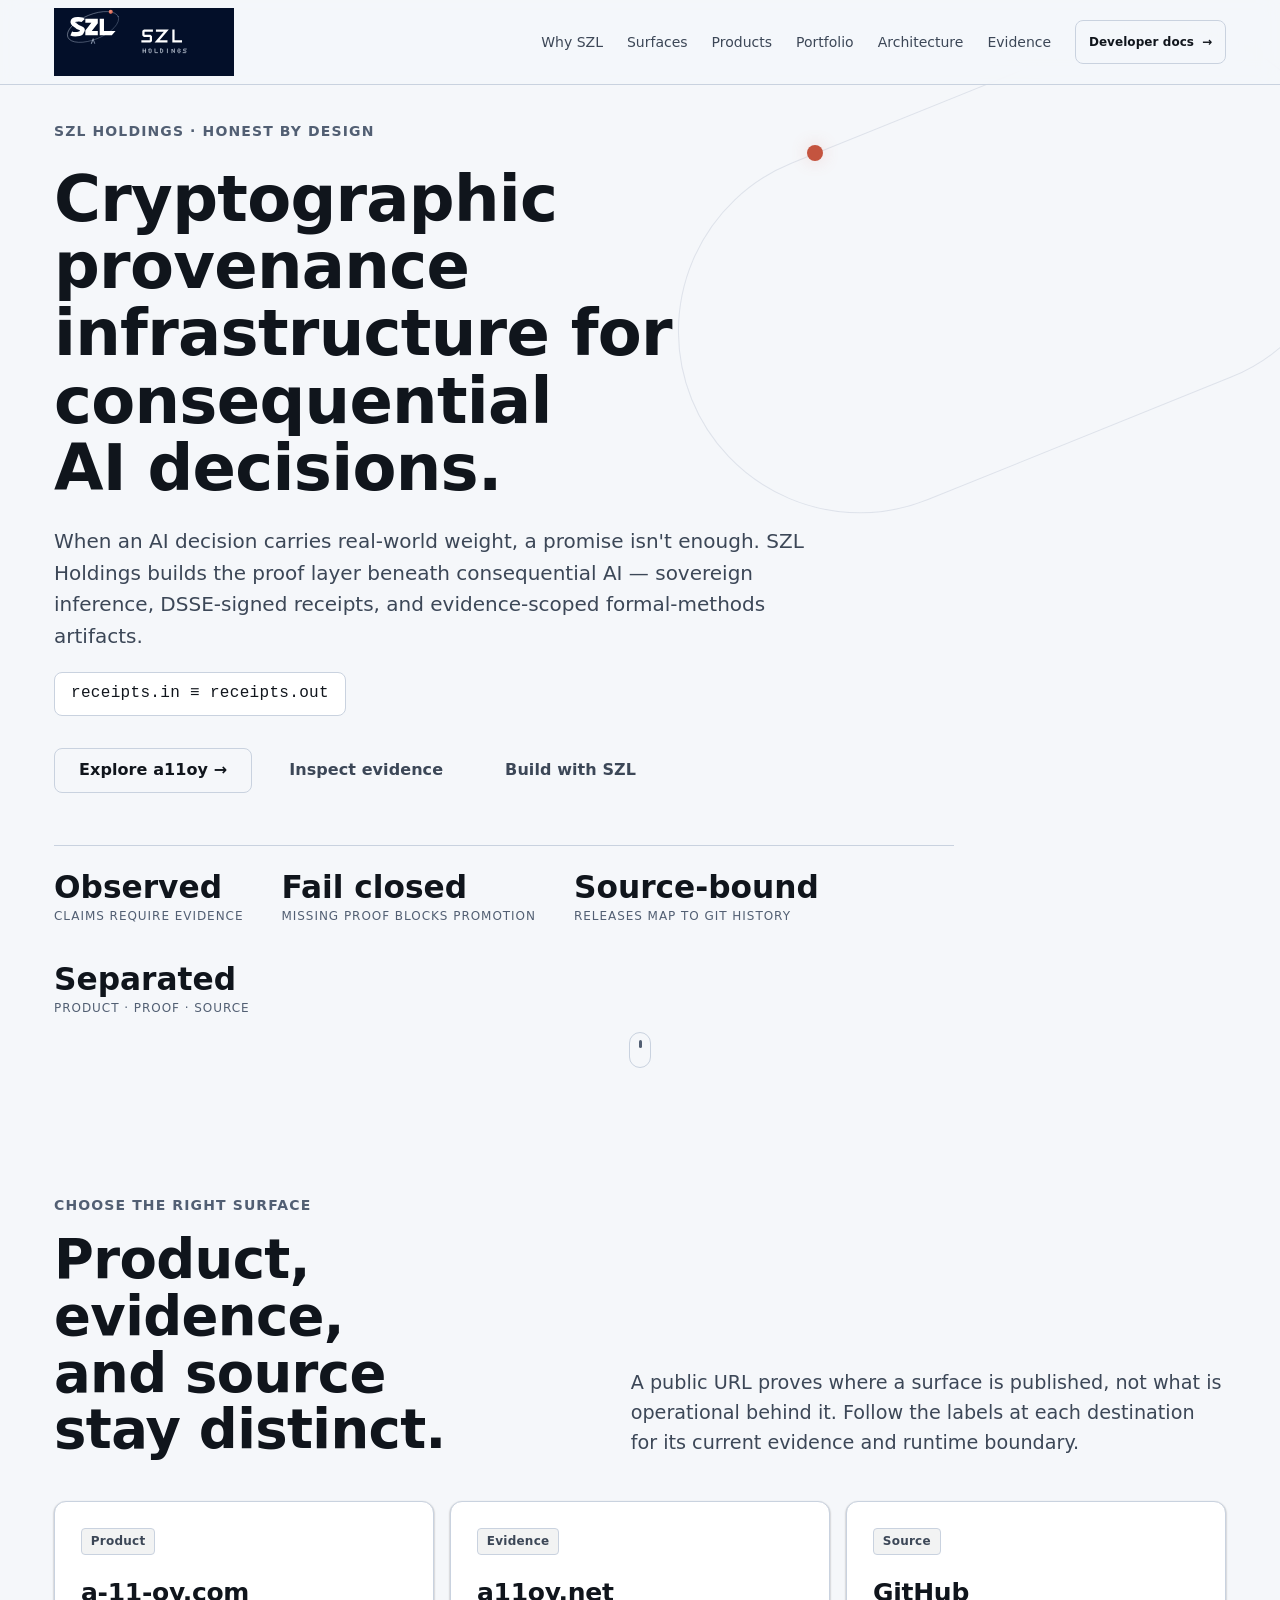
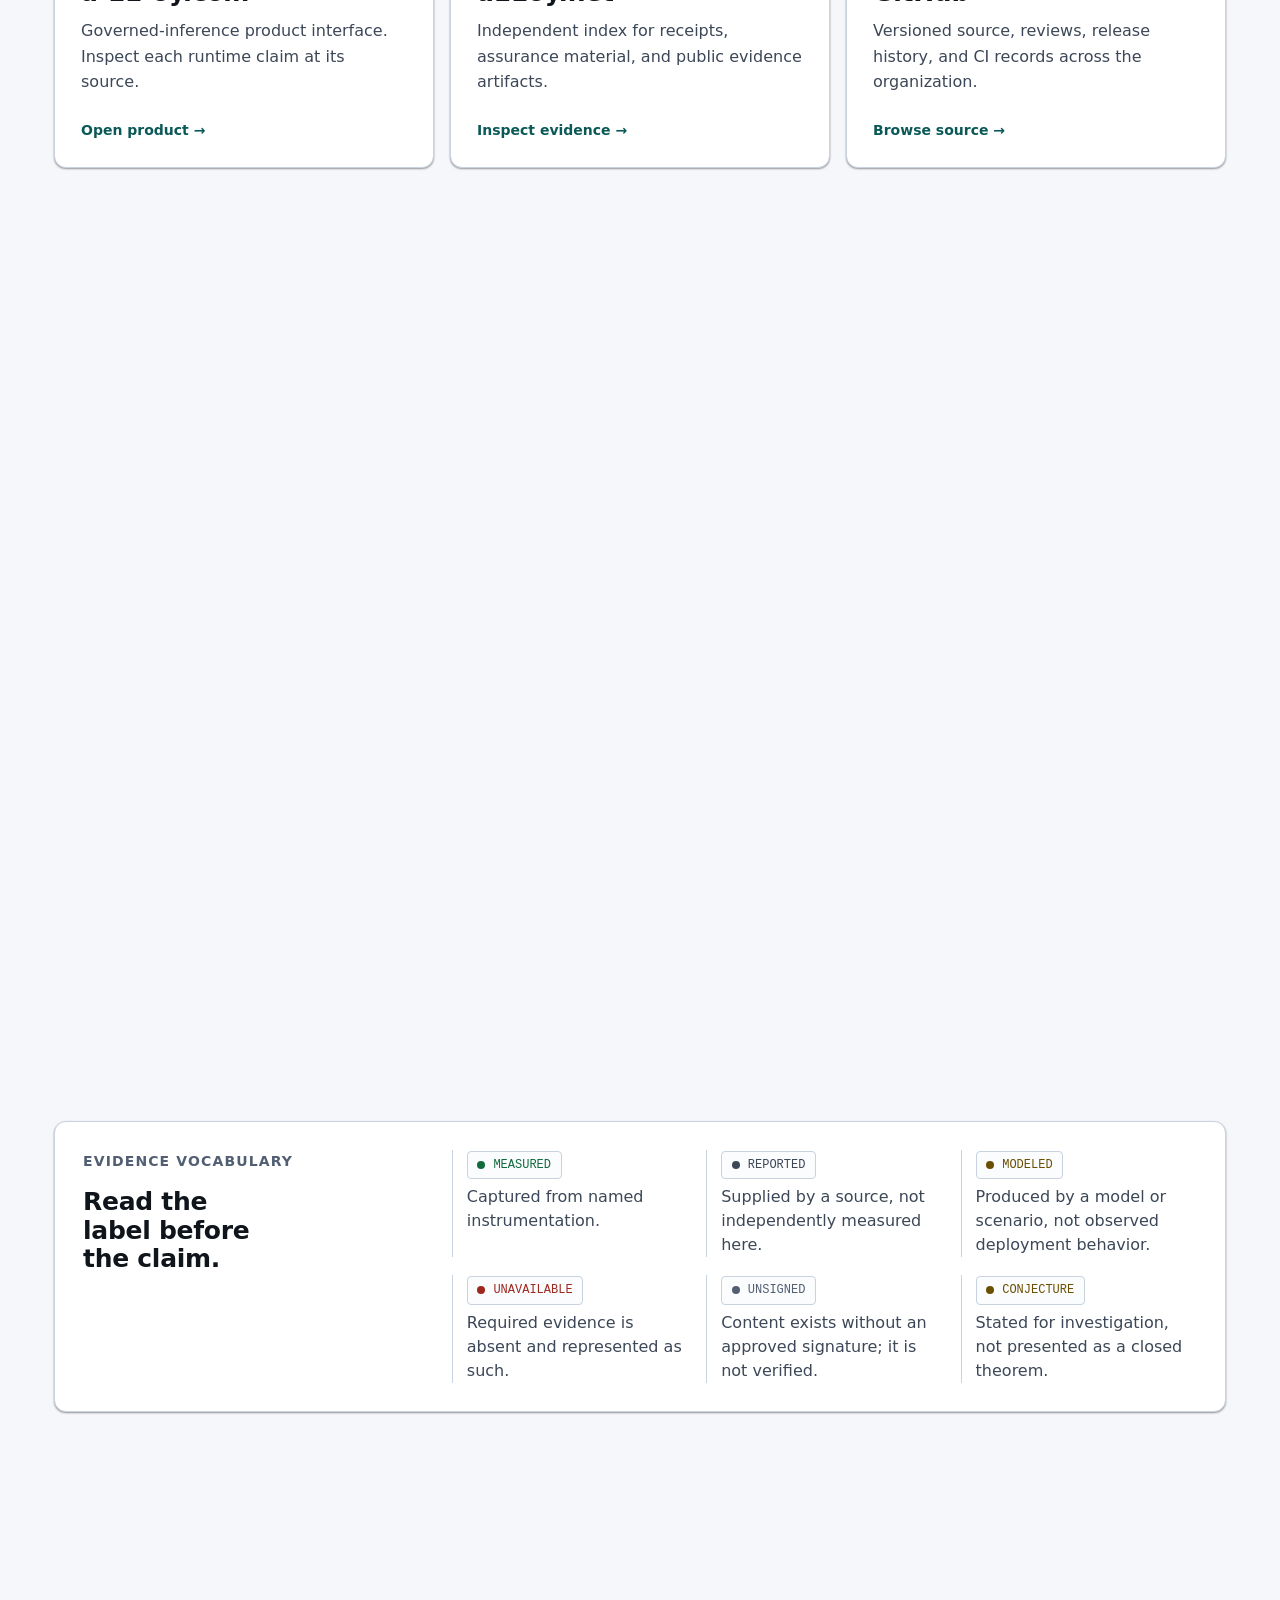
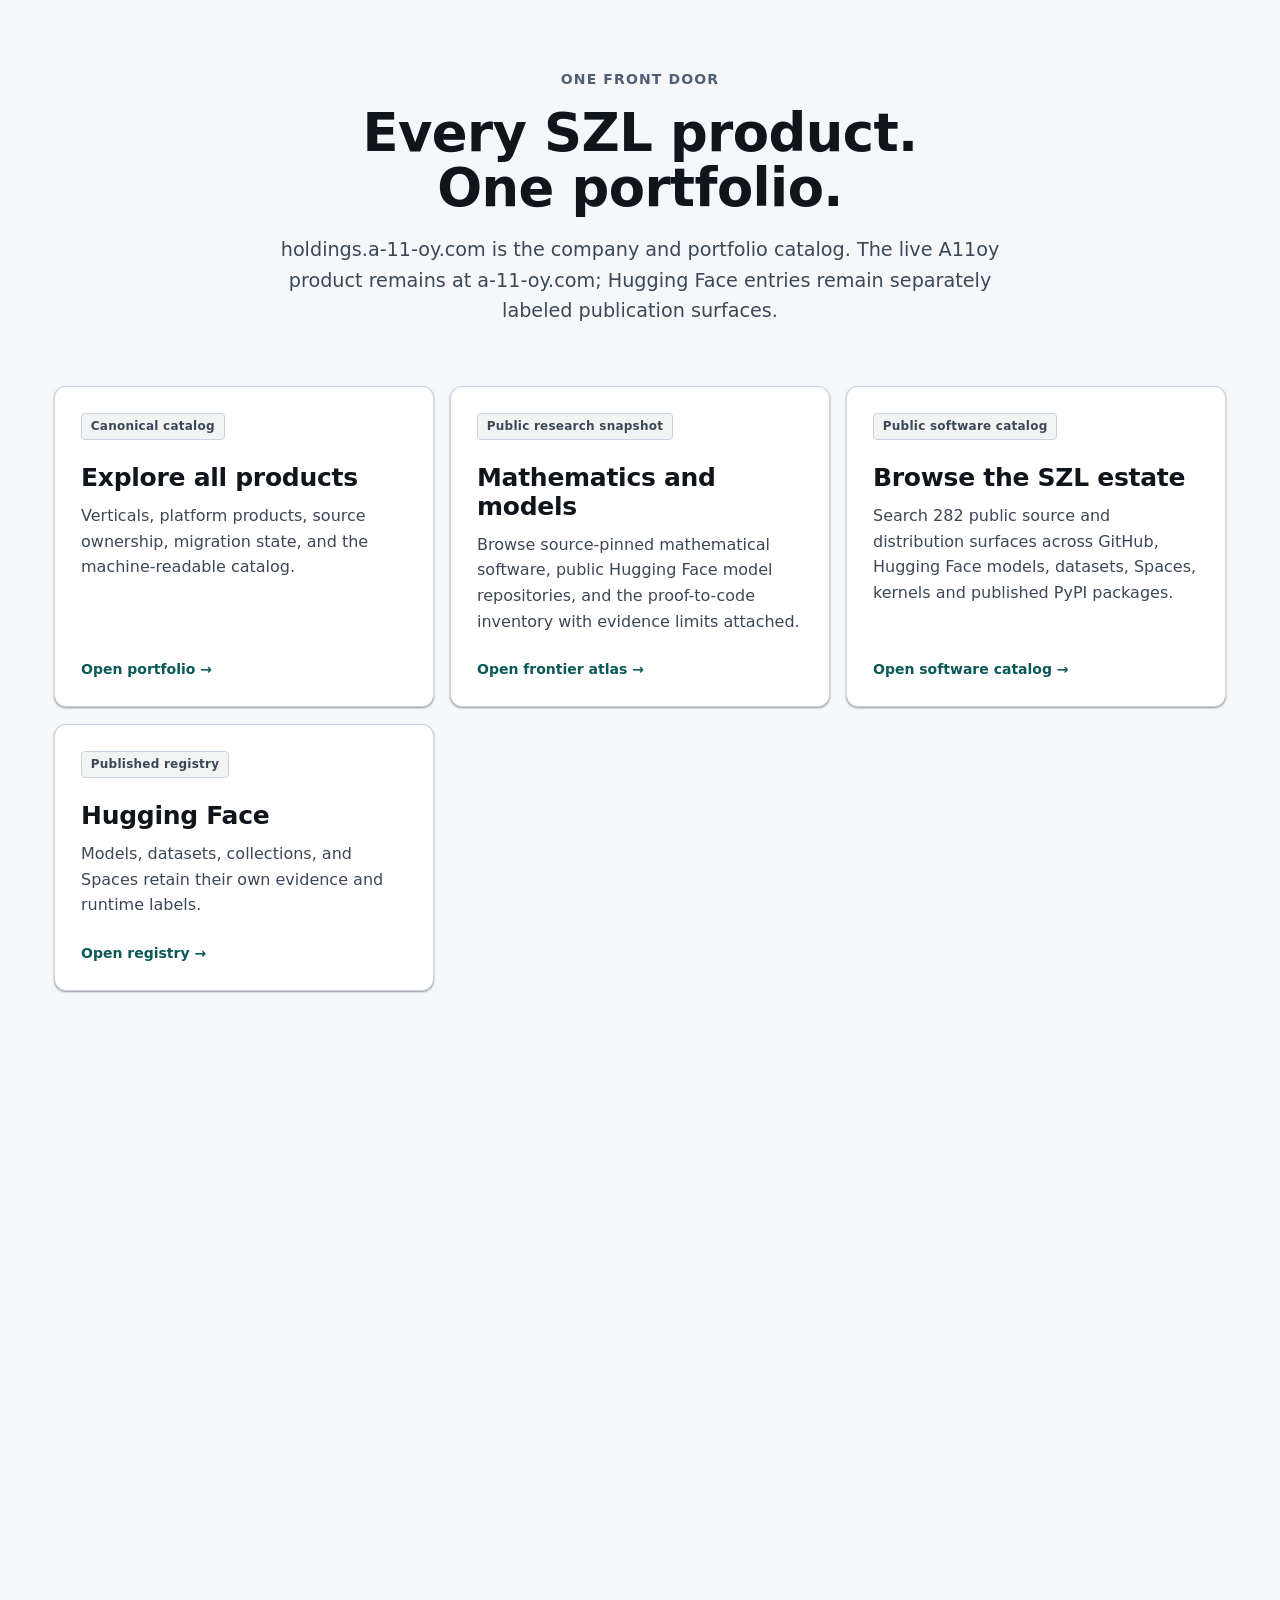
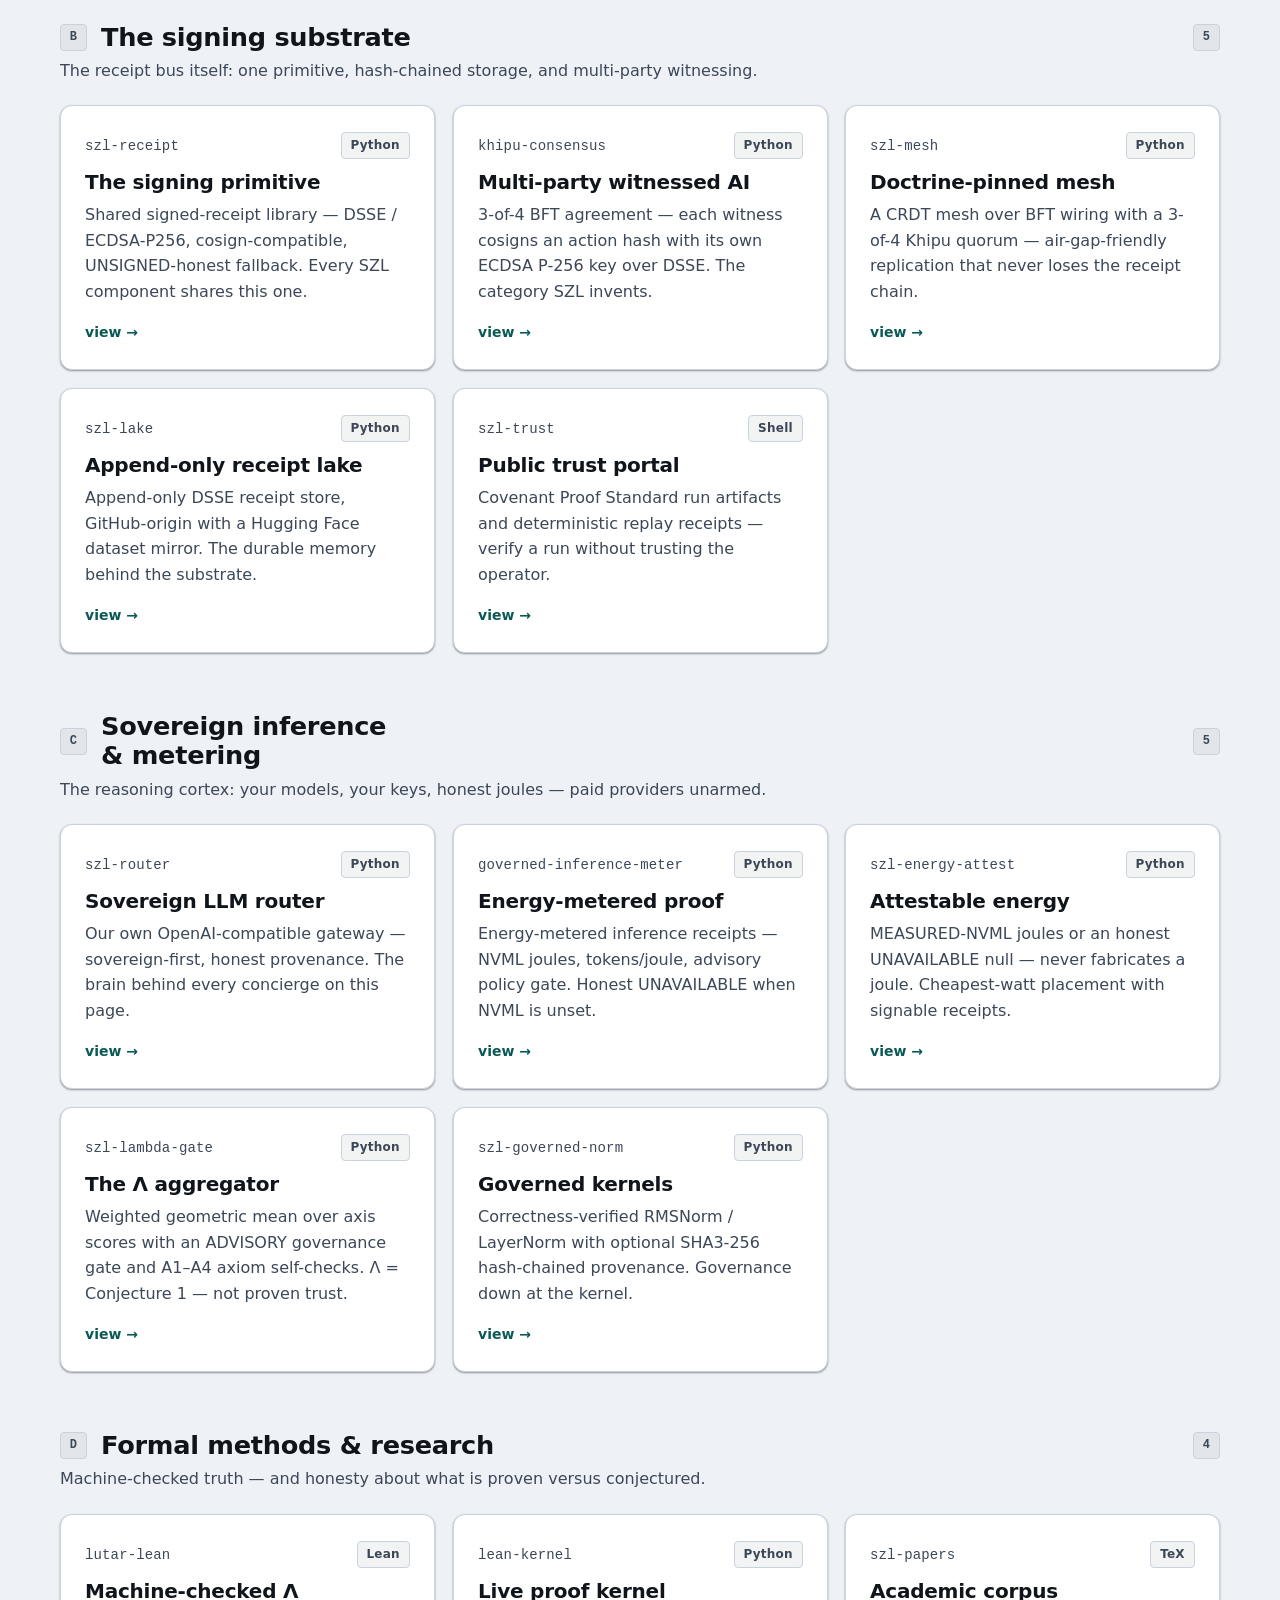
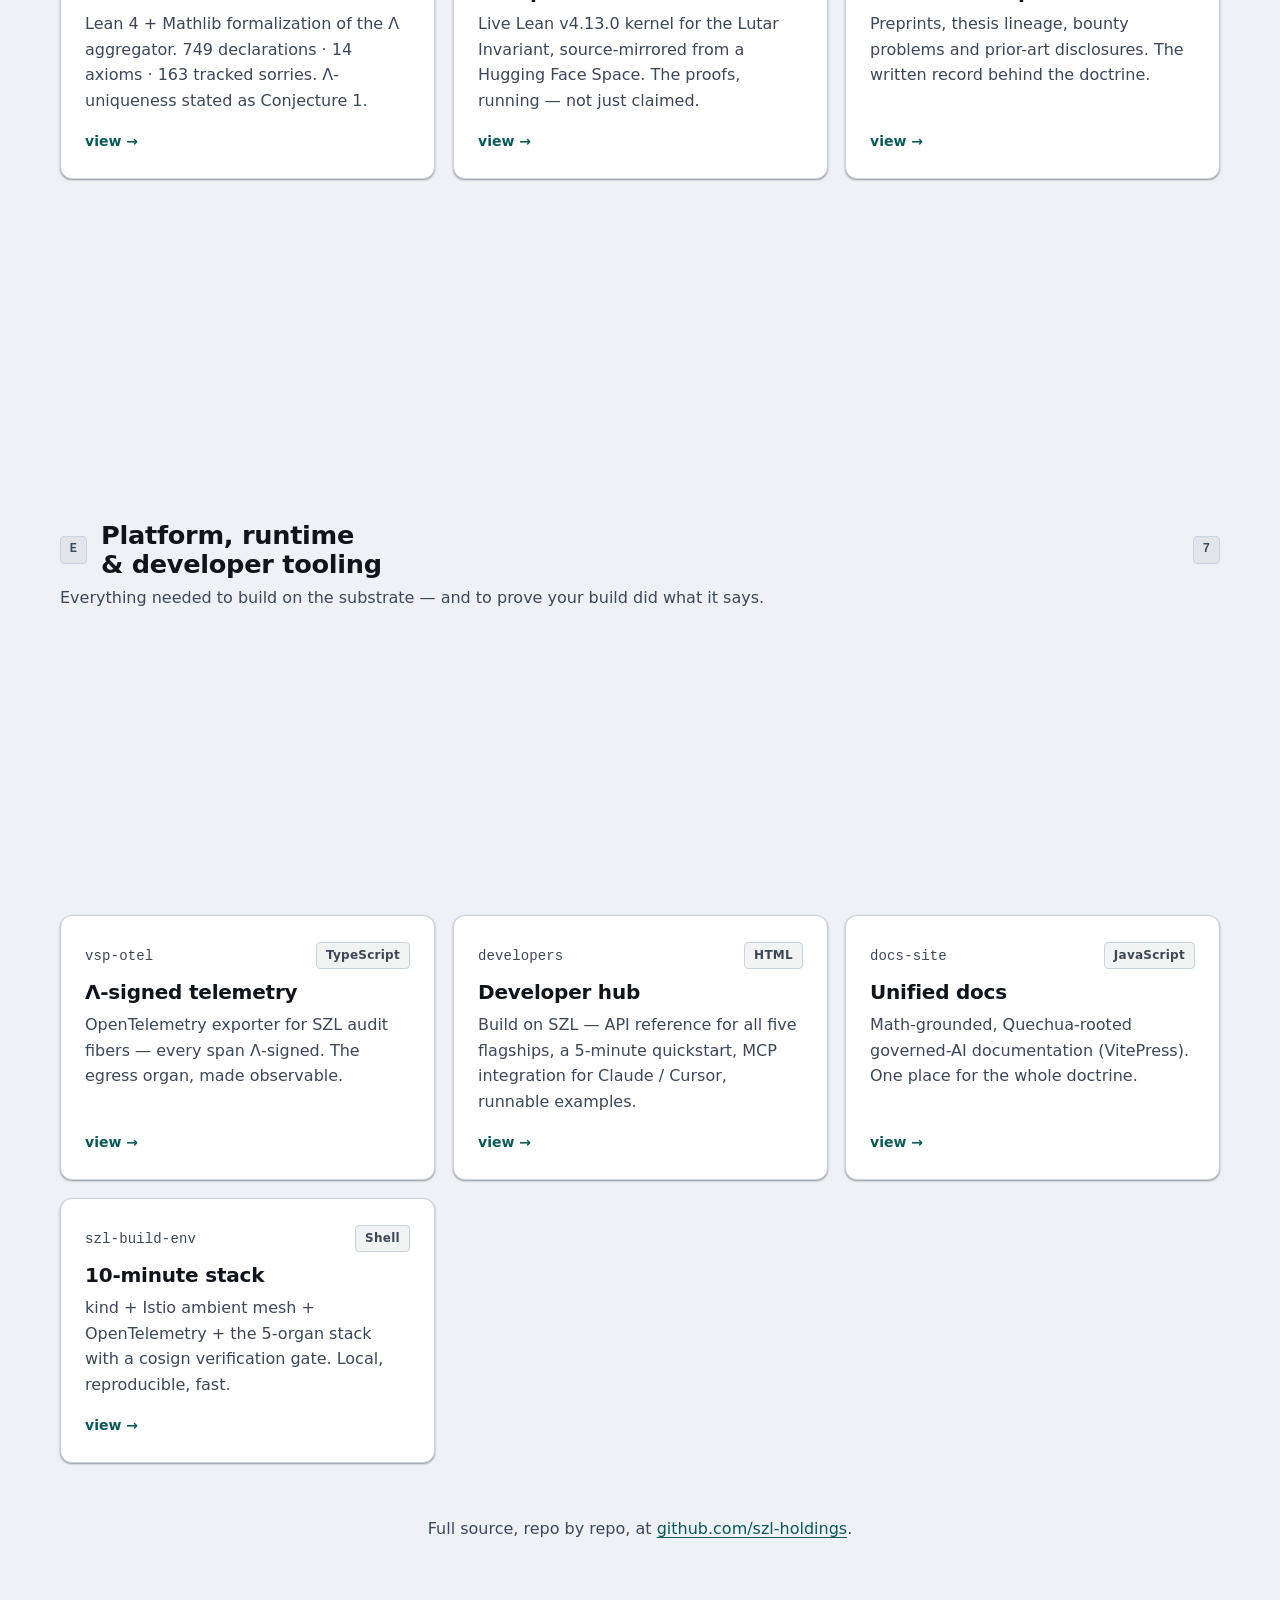
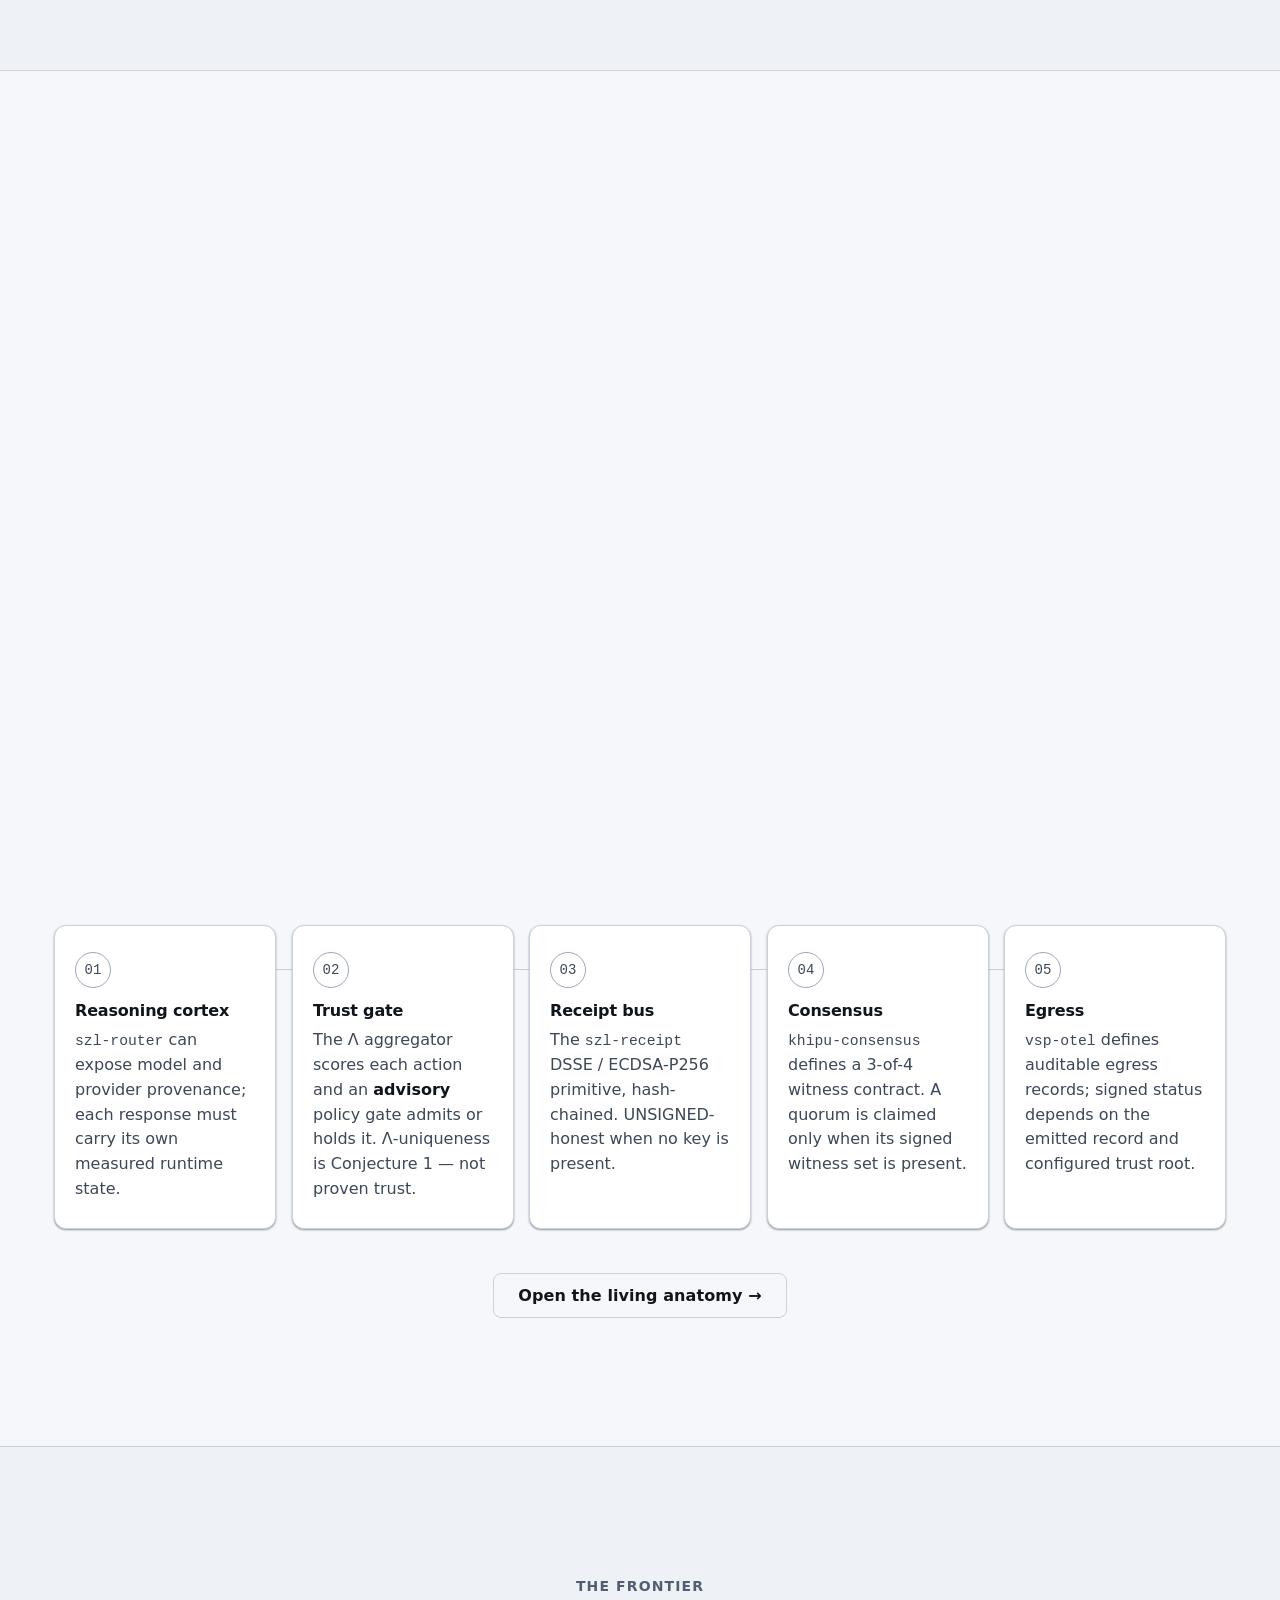
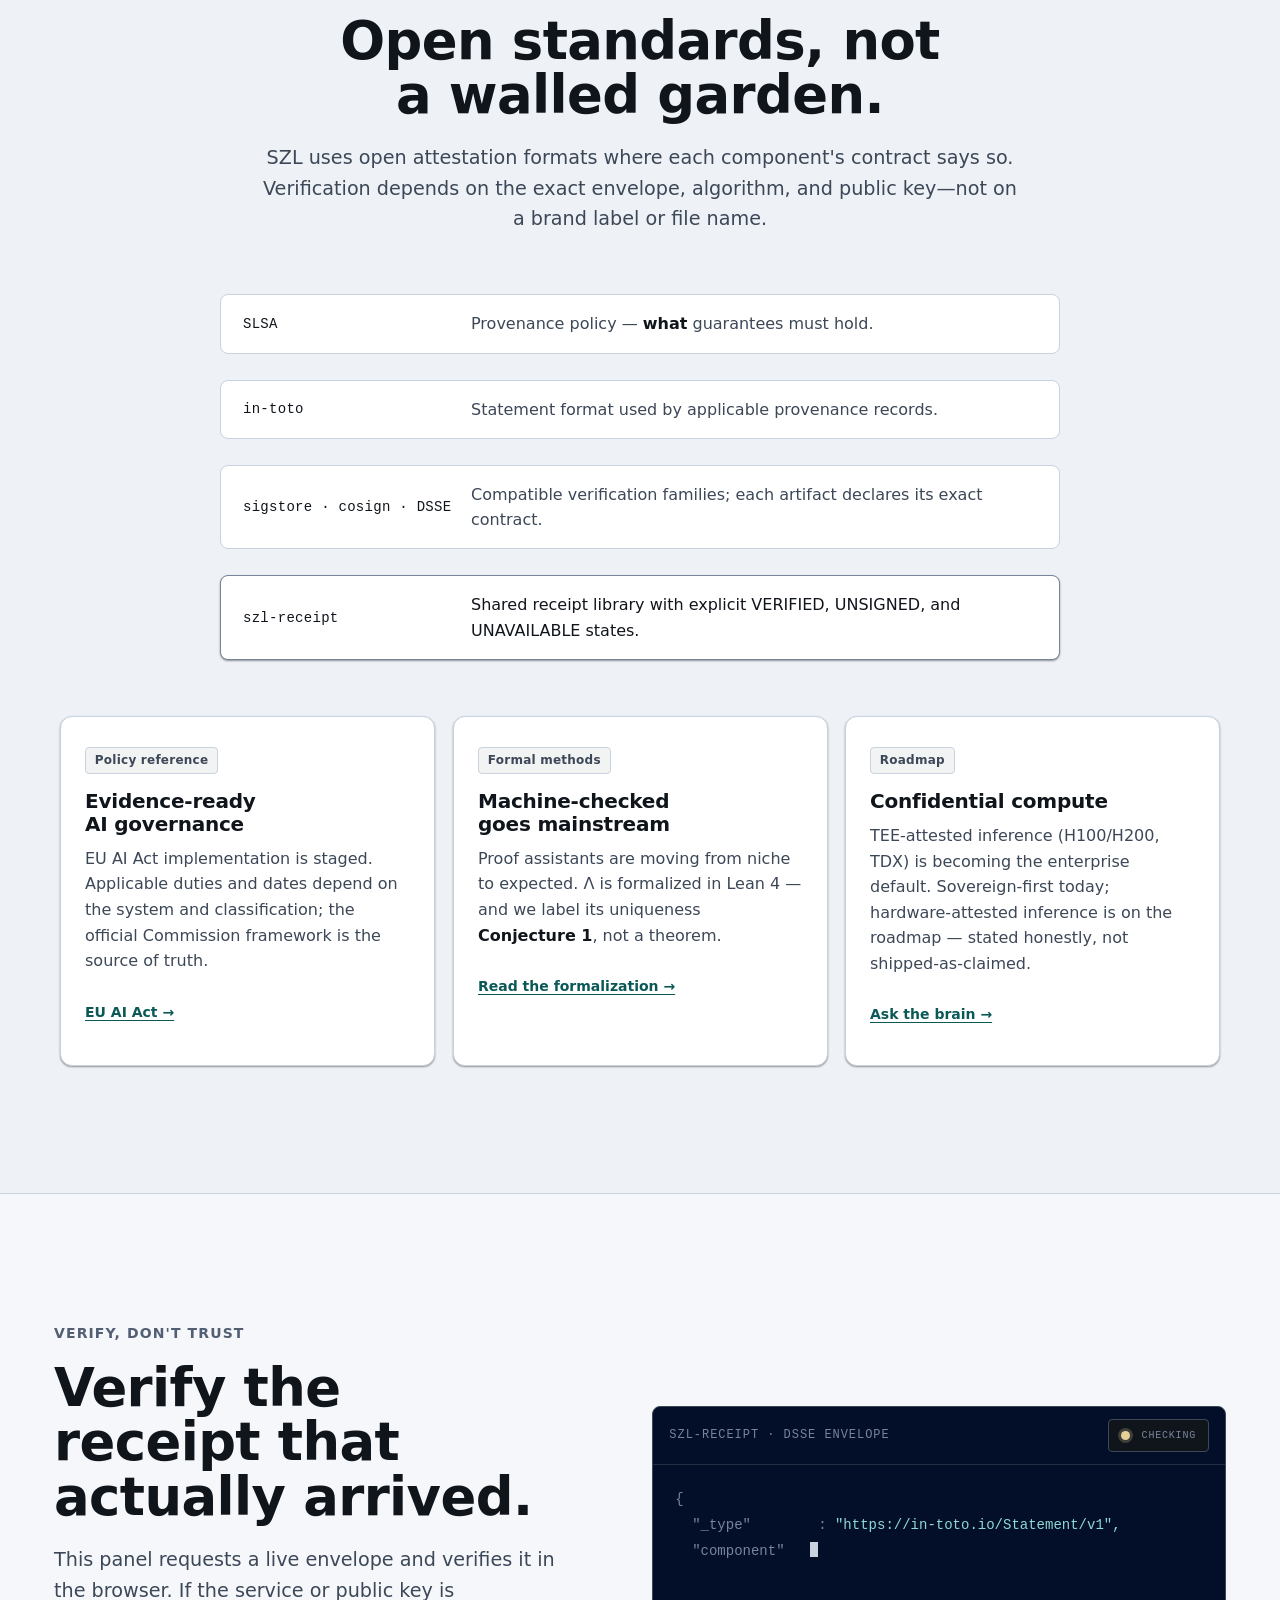
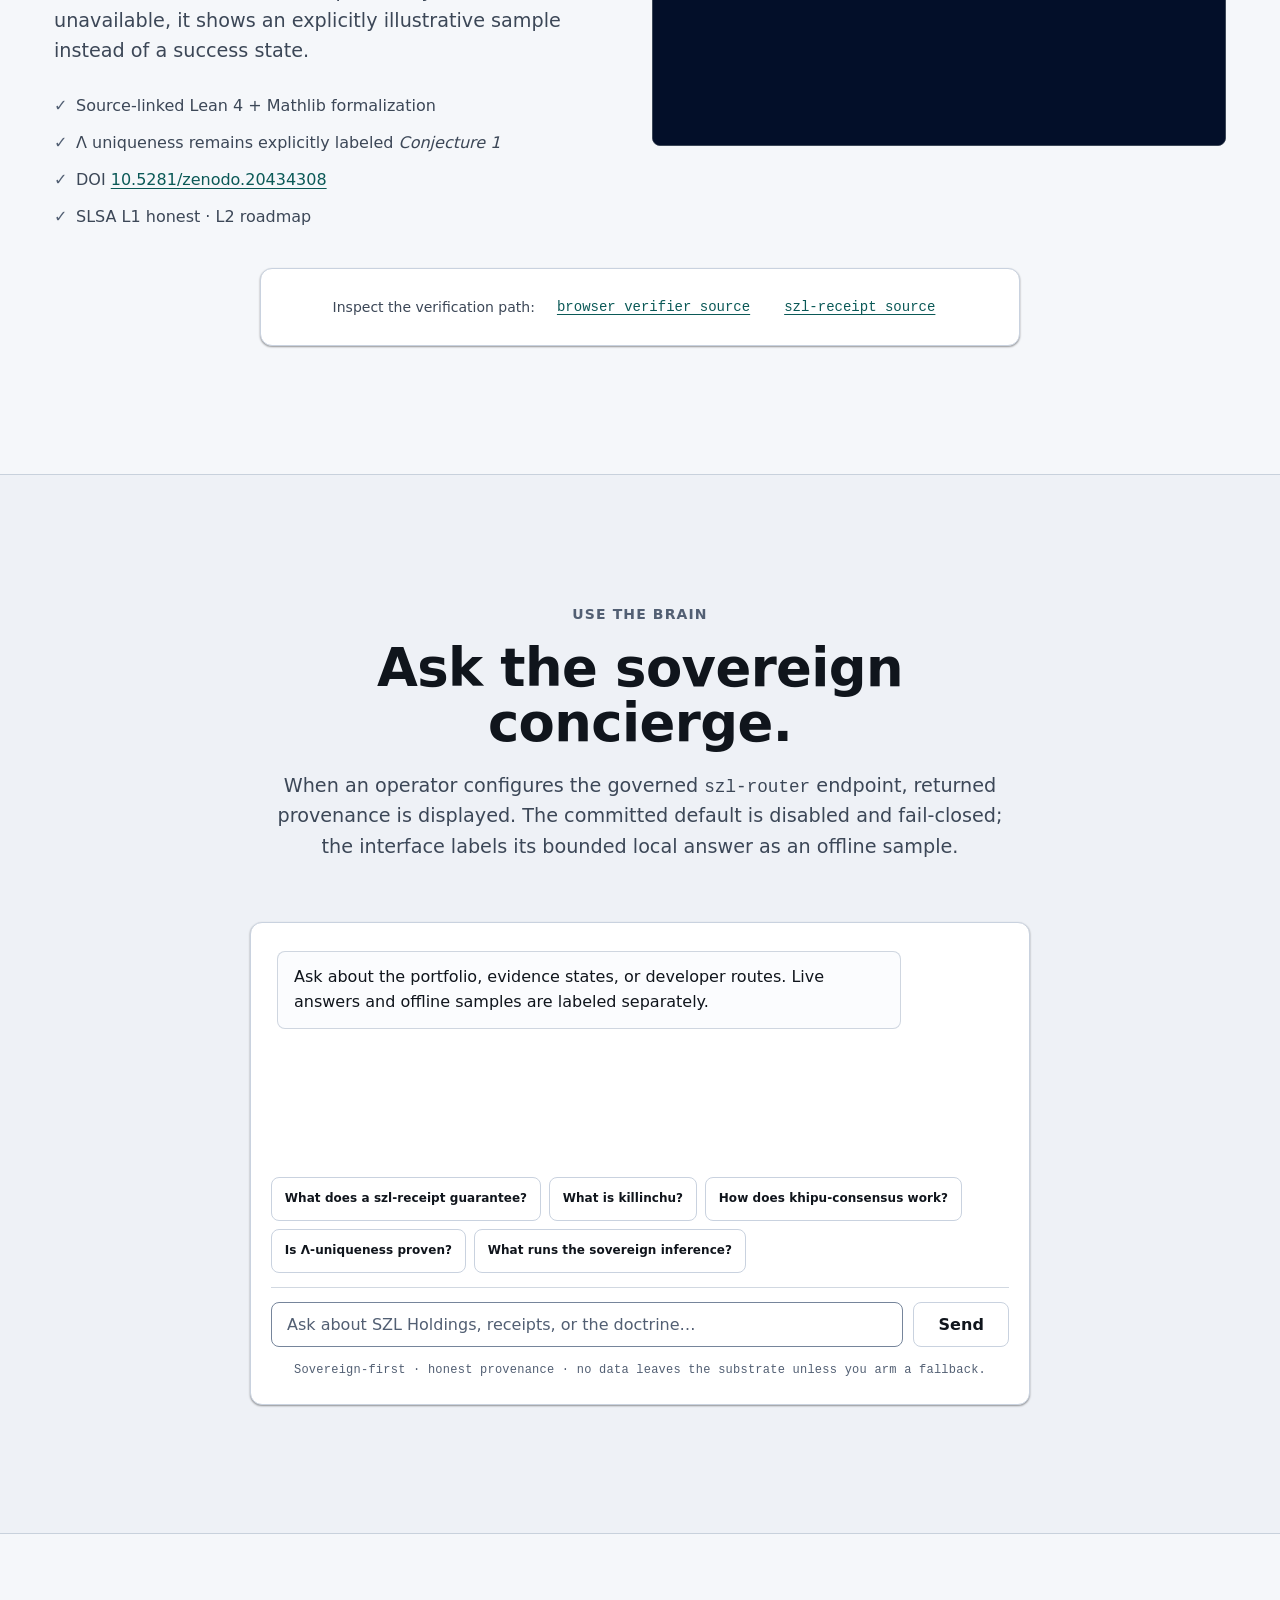
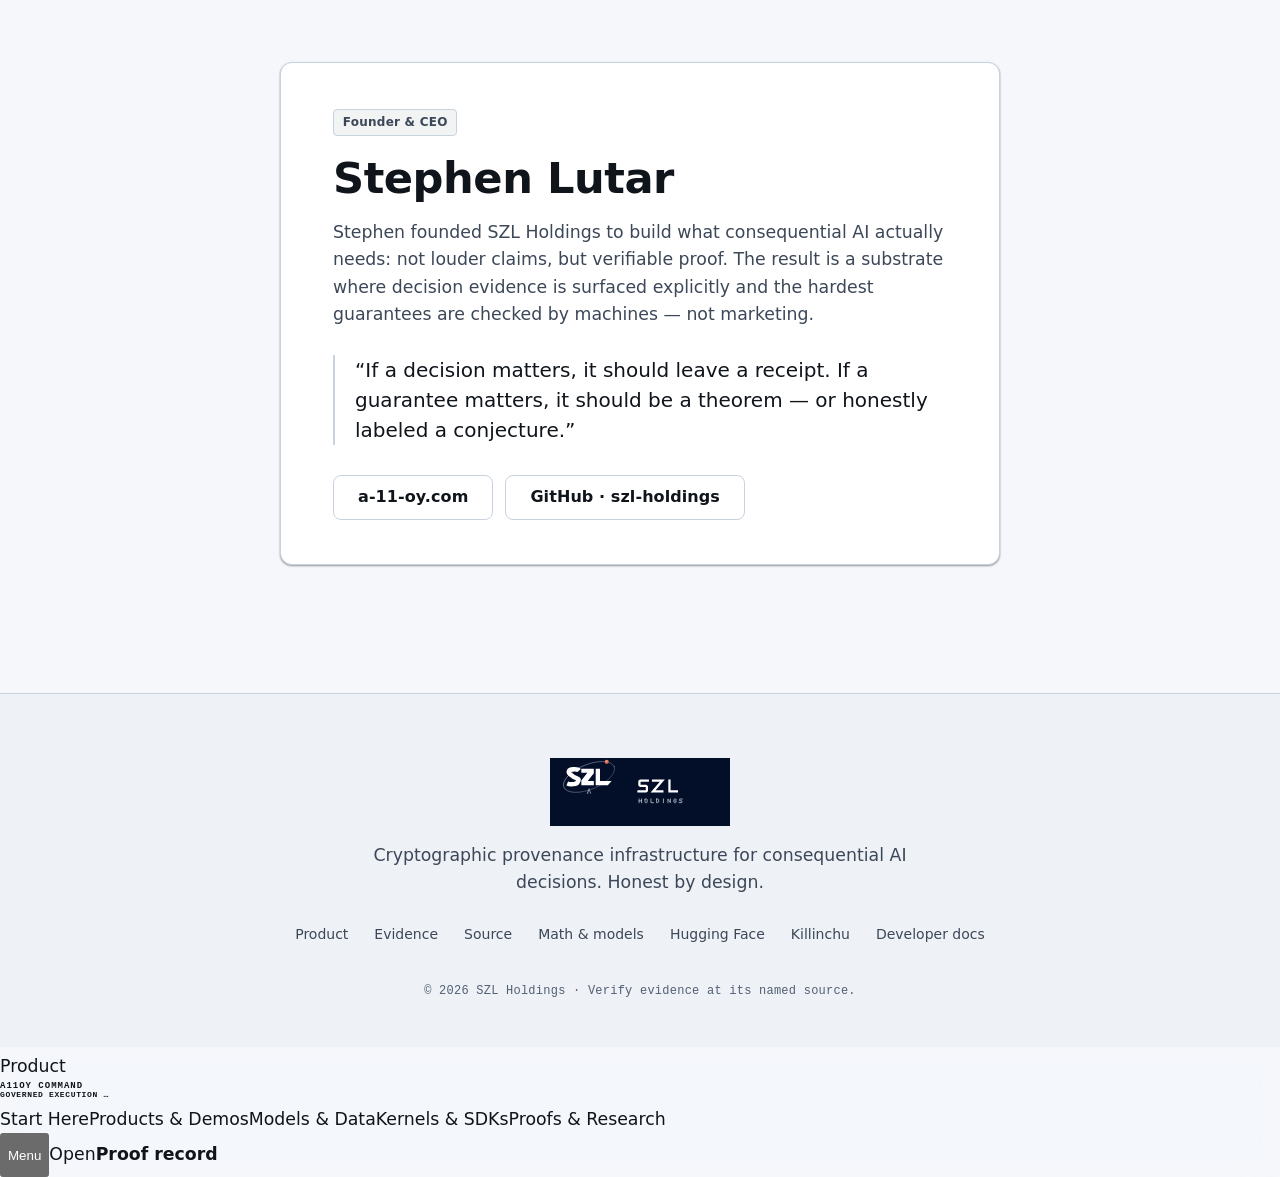
==== index.html @ 7f7b5fe8 "fix: retain canonical formalization DOI links Signed-off-by: Lutar, Stephen P. <stephenlutar2@gmail." ====
<!DOCTYPE html>
<html lang="en" data-surface="light">
<head>
  <meta charset="UTF-8" />
<!-- szl:browser-policy v1 -->
<meta http-equiv="Content-Security-Policy" content="default-src 'none'; base-uri 'none'; object-src 'none'; frame-src 'none'; worker-src 'none'; form-action 'none'; connect-src 'none'; script-src 'sha256-/rwqytGCEOW21uU2MH3e7oPPK5IZ6qQVfetP54Uqm24=' 'sha256-IUIKX7d8oLIS6STuJf0fn9mQvwtLEoU7EQumfcDwaw8=' 'sha256-JEedVR3zKnheKmln1mEecra/gKmZFNnEAi8PVvJt4pg=' 'sha256-gzDS0Zr1zm6+El2fWAHm/IIPS7rmofkN1bJJZYAXlco='; script-src-attr 'none'; style-src 'self' 'unsafe-inline'; img-src 'self'; font-src 'self'; media-src 'none'; manifest-src 'self'">
<meta name="referrer" content="no-referrer">
<!-- /szl:browser-policy -->
  <meta name="viewport" content="width=device-width, initial-scale=1.0" />
  <title>SZL Holdings — Proof infrastructure for consequential AI</title>
  <meta name="description" content="SZL Holdings builds the proof layer beneath consequential AI: sovereign inference, DSSE-signed receipts, and evidence-scoped formal-methods artifacts. Honest by design." />
  <meta name="theme-color" content="#f5f7fa" /><!-- --bg on the light surface (--color-gray-50); meta content cannot read CSS variables -->
  <meta name="author" content="SZL Holdings" />
  <meta name="robots" content="index, follow" />
  <link rel="canonical" href="https://holdings.a-11-oy.com/" />
  <link rel="icon" href="/assets/szl/logos/szl_favicon_32.png" sizes="32x32" type="image/png" />
  <link rel="icon" href="/assets/szl/logos/szl_favicon_square.svg" type="image/svg+xml" />
  <link rel="apple-touch-icon" href="/assets/szl/logos/szl_favicon_180.png" />
  <meta property="og:title" content="SZL Holdings — Proof infrastructure for consequential AI" />
  <meta property="og:description" content="Sovereign inference. DSSE-signed receipts. Machine-checked in Lean 4. receipts.in ≡ receipts.out." />
  <meta property="og:type" content="website" />
  <meta property="og:site_name" content="SZL Holdings" />
  <meta property="og:url" content="https://holdings.a-11-oy.com/" />
  <meta property="og:image" content="https://holdings.a-11-oy.com/assets/hero.png" />
  <meta property="og:image:alt" content="SZL Holdings orbit logo: the SZL monogram inside a tilted silver orbit with one coral node, on space navy" />
  <meta name="twitter:card" content="summary_large_image" />
  <meta name="twitter:title" content="SZL Holdings — Proof infrastructure for consequential AI" />
  <meta name="twitter:description" content="Sovereign inference. DSSE-signed receipts. Machine-checked in Lean 4. receipts.in ≡ receipts.out." />
  <meta name="twitter:image" content="https://holdings.a-11-oy.com/assets/hero.png" />
  <link rel="stylesheet" href="/assets/szl/szl-design-system.css" />
  <link rel="stylesheet" href="styles.css?v=5381224c9f8b" />
  <script type="application/ld+json">
  {
    "@context": "https://schema.org",
    "@graph": [
      {
        "@type": "Organization",
        "@id": "https://holdings.a-11-oy.com/#org",
        "name": "SZL Holdings",
        "url": "https://holdings.a-11-oy.com/",
        "description": "Cryptographic provenance infrastructure for consequential AI decisions — sovereign inference, DSSE-signed receipts, and evidence-scoped formal-methods artifacts.",
        "founder": { "@type": "Person", "name": "Stephen Lutar" },
        "sameAs": ["https://github.com/szl-holdings", "https://a-11-oy.com", "https://a11oy.net", "https://huggingface.co/SZLHOLDINGS"]
      },
      {
        "@type": "WebSite",
        "@id": "https://holdings.a-11-oy.com/#site",
        "url": "https://holdings.a-11-oy.com/",
        "name": "SZL Holdings",
        "publisher": { "@id": "https://holdings.a-11-oy.com/#org" }
      }
    ]
  }
  </script>
  <link rel="stylesheet" href="/assets/szl-responsive-apex-v3.css" data-szl-responsive-apex-v3="style" />
  <!-- SZL-PRODUCT-FRONTDOOR-ASSETS-V2:START -->
<link rel="stylesheet" href="/assets/szl-spectral-v2.css" data-szl-product-asset="spectral-v2" />
<script src="/assets/szl-flow-v2.js" defer data-szl-product-asset="flow-v2" integrity="sha256-JEedVR3zKnheKmln1mEecra/gKmZFNnEAi8PVvJt4pg="></script>
<!-- SZL-PRODUCT-FRONTDOOR-ASSETS-V2:END -->
</head>
<body>
  <a class="skip-link" href="#main-content">Skip to main content</a>

  <header class="nav site-nav" id="nav">
    <a class="nav__brand" href="#main-content" aria-label="SZL Holdings home">
      <img src="/assets/szl/logos/szl_logo_horizontal.svg" alt="" width="180" height="68" />
    </a>
    <nav class="nav__links nav-links" id="primaryNavigation" aria-label="Primary navigation">
      <a class="nav__link" href="#thesis">Why SZL</a>
      <a class="nav__link" href="#front-door">Surfaces</a>
      <a class="nav__link" href="/products/">Products</a>
      <a class="nav__link" href="#ecosystem">Portfolio</a>
      <a class="nav__link" href="#anatomy">Architecture</a>
      <a class="nav__link" href="#proof">Evidence</a>
      <a class="btn btn-secondary btn-sm nav-cta" href="https://holdings.a-11-oy.com/docs-site/">Developer docs <span aria-hidden="true">→</span></a>
    </nav>
    <button class="nav-toggle" id="navToggle" type="button" aria-label="Open navigation" aria-controls="primaryNavigation" aria-expanded="false">
      <span aria-hidden="true"></span><span aria-hidden="true"></span><span aria-hidden="true"></span>
    </button>
  </header>

  <main id="main-content" tabindex="-1">
    <!-- HERO -->
    <section class="hero" id="hero">
      <div class="hero__orbit" aria-hidden="true"><span class="hero__node"></span></div>
      <div class="hero-inner">
        <p class="eyebrow reveal">SZL HOLDINGS · HONEST BY DESIGN</p>
        <h1 class="hero__title hero-title reveal">
          Cryptographic provenance infrastructure for consequential AI decisions.
        </h1>
        <p class="hero__sub hero-sub reveal">
          When an AI decision carries real-world weight, a promise isn't enough. SZL Holdings builds
          the proof layer beneath consequential AI — sovereign inference, DSSE-signed receipts, and
          evidence-scoped formal-methods artifacts.
        </p>
        <p class="hero-eq reveal"><code>receipts.in&nbsp;≡&nbsp;receipts.out</code></p>
        <div class="hero-cta reveal">
          <a class="btn btn-secondary btn-lg" href="https://a-11-oy.com" target="_blank" rel="noopener">Explore a11oy →</a>
          <a class="btn btn-ghost btn-lg" href="https://a11oy.net" target="_blank" rel="noopener">Inspect evidence</a>
          <a class="btn btn-ghost btn-lg" href="https://holdings.a-11-oy.com/docs-site/">Build with SZL</a>
        </div>
        <ul class="hero-stats reveal" aria-label="Operating principles">
          <li class="metric"><b class="metric__value">Observed</b><span class="metric__label">claims require evidence</span></li>
          <li class="metric"><b class="metric__value">Fail closed</b><span class="metric__label">missing proof blocks promotion</span></li>
          <li class="metric"><b class="metric__value">Source-bound</b><span class="metric__label">releases map to Git history</span></li>
          <li class="metric"><b class="metric__value">Separated</b><span class="metric__label">product · proof · source</span></li>
        </ul>
      </div>
      <a class="scroll-hint" href="#thesis" aria-label="Scroll to thesis">
        <span></span>
      </a>
    </section>

    <!-- FRONT DOOR -->
    <section class="section front-door" id="front-door" aria-labelledby="front-door-title">
      <div class="front-door-head reveal">
        <div>
          <p class="eyebrow kicker">Choose the right surface</p>
          <h2 id="front-door-title">Product, evidence, and source stay distinct.</h2>
        </div>
        <p class="lede">
          A public URL proves where a surface is published, not what is operational behind it.
          Follow the labels at each destination for its current evidence and runtime boundary.
        </p>
      </div>

      <div class="surface-grid" aria-label="SZL public surfaces">
        <a class="surface-card card reveal" href="https://a-11-oy.com" target="_blank" rel="noopener">
          <span class="badge surface-label">Product</span>
          <strong>a-11-oy.com</strong>
          <span>Governed-inference product interface. Inspect each runtime claim at its source.</span>
          <b aria-hidden="true">Open product &rarr;</b>
        </a>
        <a class="surface-card card reveal" href="https://a11oy.net" target="_blank" rel="noopener">
          <span class="badge surface-label">Evidence</span>
          <strong>a11oy.net</strong>
          <span>Independent index for receipts, assurance material, and public evidence artifacts.</span>
          <b aria-hidden="true">Inspect evidence &rarr;</b>
        </a>
        <a class="surface-card card reveal" href="https://github.com/szl-holdings" target="_blank" rel="noopener">
          <span class="badge surface-label">Source</span>
          <strong>GitHub</strong>
          <span>Versioned source, reviews, release history, and CI records across the organization.</span>
          <b aria-hidden="true">Browse source &rarr;</b>
        </a>
        <a class="surface-card card reveal" href="https://huggingface.co/SZLHOLDINGS" target="_blank" rel="noopener">
          <span class="badge surface-label">Public registry</span>
          <strong>Hugging Face</strong>
          <span>Models, datasets, collections, and Spaces. A listing does not establish capability.</span>
          <b aria-hidden="true">Open registry &rarr;</b>
        </a>
        <a class="surface-card card reveal" href="https://a11oy-verify.pplx.app" target="_blank" rel="noopener">
          <span class="badge surface-label">Verifier</span>
          <strong>a11oy / verify</strong>
          <span>Offline in-browser verification of GovernedAction/v1 receipts. Tamper a byte, watch it fail. No server decides anything.</span>
          <b aria-hidden="true">Run verification &rarr;</b>
        </a>
        <a class="surface-card card reveal" href="https://github.com/szl-holdings/governance-as-code" target="_blank" rel="noopener">
          <span class="badge surface-label">Open format</span>
          <strong>GovernedAction/v1</strong>
          <span>The open receipt spec, receipt library, adversarial test suite (64 PoCs held), and Article 12 conformance profile.</span>
          <b aria-hidden="true">Read the spec &rarr;</b>
        </a>
        <a class="surface-card card reveal" href="https://github.com/szl-holdings/governed-receipt-spec#verify-in-one-command" target="_blank" rel="noopener">
          <span class="badge surface-label">Reference verification</span>
          <strong>Receipt verification</strong>
          <span>Run the offline Python verifier. Supply a public key for signature checks; without one, results are integrity-only.</span>
          <b aria-hidden="true">Read verification steps &rarr;</b>
        </a>
        <a class="surface-card card reveal" href="https://szlholdings-killinchu.hf.space/elite" target="_blank" rel="noopener">
          <span class="badge surface-label">Defense surface</span>
          <strong>Killinchu</strong>
          <span>Public counter-UAS interface with feed and effector states labeled at their named source; human authority remains explicit.</span>
          <b aria-hidden="true">Open Killinchu &rarr;</b>
        </a>
        <a class="surface-card card reveal" href="https://holdings.a-11-oy.com/khipu/">
          <span class="badge surface-label">KHIPU hologram</span>
          <strong>holdings.a-11-oy.com/khipu</strong>
          <span>JS silhouette of SZL KHIPU. Duals Ari=GreenLight and Kay Pacha=Anatomy. Original cuts only. Kernel is not run here. CUDA UNAVAILABLE. Conjecture 1 OPEN.</span>
          <b aria-hidden="true">Open hologram &rarr;</b>
        </a>
        <a class="surface-card card reveal" href="https://holdings.a-11-oy.com/docs-site/">
          <span class="badge surface-label">Developer docs</span>
          <strong>Build with SZL</strong>
          <span>Architecture, API, integration, and operator references for developers.</span>
          <b aria-hidden="true">Read the docs &rarr;</b>
        </a>
      </div>

      <div class="status-key card reveal" aria-labelledby="status-key-title">
        <div class="status-key-intro">
          <p class="eyebrow kicker">Evidence vocabulary</p>
          <h3 id="status-key-title">Read the label before the claim.</h3>
        </div>
        <dl>
          <div><dt><span class="chip chip-live">MEASURED</span></dt><dd>Captured from named instrumentation.</dd></div>
          <div><dt><span class="chip">REPORTED</span></dt><dd>Supplied by a source, not independently measured here.</dd></div>
          <div><dt><span class="chip chip-simulated">MODELED</span></dt><dd>Produced by a model or scenario, not observed deployment behavior.</dd></div>
          <div><dt><span class="chip chip-unavailable">UNAVAILABLE</span></dt><dd>Required evidence is absent and represented as such.</dd></div>
          <div><dt><span class="chip chip-sample">UNSIGNED</span></dt><dd>Content exists without an approved signature; it is not verified.</dd></div>
          <div><dt><span class="chip chip-conjecture">CONJECTURE</span></dt><dd>Stated for investigation, not presented as a closed theorem.</dd></div>
        </dl>
      </div>
    </section>

    <!-- CANONICAL PRODUCT PORTFOLIO -->
    <section class="section" id="products" aria-labelledby="products-title">
      <div class="section-head reveal">
        <p class="eyebrow kicker">One front door</p>
        <h2 id="products-title">Every SZL product. One portfolio.</h2>
        <p class="lede">holdings.a-11-oy.com is the company and portfolio catalog. The live A11oy product remains at a-11-oy.com; Hugging Face entries remain separately labeled publication surfaces.</p>
      </div>
      <div class="surface-grid" aria-label="Product portfolio entry points">
        <a class="surface-card card reveal" href="/products/"><span class="badge surface-label">Canonical catalog</span><strong>Explore all products</strong><span>Verticals, platform products, source ownership, migration state, and the machine-readable catalog.</span><b aria-hidden="true">Open portfolio &rarr;</b></a>
        <a class="surface-card card reveal" href="/frontier/"><span class="badge surface-label">Public research snapshot</span><strong>Mathematics and models</strong><span>Browse source-pinned mathematical software, public Hugging Face model repositories, and the proof-to-code inventory with evidence limits attached.</span><b aria-hidden="true">Open frontier atlas &rarr;</b></a>
        <a class="surface-card card reveal" href="/estate/"><span class="badge surface-label">Public software catalog</span><strong>Browse the SZL estate</strong><span>Search 282 public source and distribution surfaces across GitHub, Hugging Face models, datasets, Spaces, kernels and published PyPI packages.</span><b aria-hidden="true">Open software catalog &rarr;</b></a>
        <a class="surface-card card reveal" href="https://huggingface.co/SZLHOLDINGS" target="_blank" rel="noopener"><span class="badge surface-label">Published registry</span><strong>Hugging Face</strong><span>Models, datasets, collections, and Spaces retain their own evidence and runtime labels.</span><b aria-hidden="true">Open registry &rarr;</b></a>
      </div>
    </section>

    <!-- THESIS -->
    <section class="section" id="thesis">
      <div class="section-head reveal">
        <p class="eyebrow kicker">The thesis</p>
        <h2>Proof, not promises.</h2>
        <p class="lede">
          Most AI systems ask you to trust them. SZL surfaces are designed to expose what was
          observed, what was signed, and what remains unavailable. A receipt is evidence only when
          its bytes, key, and source binding verify.
        </p>
      </div>
      <div class="pillars">
        <article class="pillar card reveal">
          <span class="pillar-no">01</span>
          <h3>Sovereign inference</h3>
          <p>
            Supports owner-controlled inference paths. Each product surface reports the runtime it
            actually used; this front door does not infer sovereignty from a URL.
          </p>
        </article>
        <article class="pillar card reveal">
          <span class="pillar-no">02</span>
          <h3>Signed receipts</h3>
          <p>
            Receipt-aware components can emit DSSE / ECDSA&nbsp;P-256 evidence. Missing keys or
            unverifiable signatures remain <span class="hl">UNSIGNED</span> or
            <span class="hl">UNAVAILABLE</span>; they never become verified by presentation.
          </p>
        </article>
        <article class="pillar card reveal">
          <span class="pillar-no">03</span>
          <h3>Machine-checked truth</h3>
          <p>
            The governance aggregator Λ is formalized in Lean&nbsp;4 + Mathlib. We state Λ-uniqueness
            as <span class="hl">Conjecture&nbsp;1</span> — not a closed theorem. Honest about what's
            proven and what isn't.
          </p>
        </article>
        <article class="pillar card reveal">
          <span class="pillar-no">04</span>
          <h3>Multi-party witnessed</h3>
          <p>
            Khipu contracts model 3-of-4 witnessed agreement with independently signed action
            hashes. Runtime use and quorum completion must be proved by the consuming surface.
          </p>
        </article>
      </div>
    </section>

    <!-- ECOSYSTEM -->
    <section class="section section-alt" id="ecosystem">
      <div class="section-head reveal">
        <p class="eyebrow kicker">The ecosystem</p>
        <h2>One doctrine. Many organs.</h2>
        <p class="lede">
          A family of systems across <span class="hl">szl-holdings</span>, grouped by the job each
          does. Shared contracts do not erase distinct trust roots, deployment states, or evidence
          boundaries. A public link does not by itself establish runtime readiness.
        </p>
      </div>
      <div class="eco" id="ecosystemGroups"><!-- groups injected by app.js --></div>
      <p class="eco-foot reveal">Full source, repo by repo, at <a href="https://github.com/szl-holdings" target="_blank" rel="noopener">github.com/szl-holdings</a>.</p>
    </section>

    <!-- ANATOMY -->
    <section class="section" id="anatomy">
      <div class="section-head reveal">
        <p class="eyebrow kicker">The anatomy</p>
        <h2>Five organs, one nervous system.</h2>
        <p class="lede">
          The five-organ model is an architecture map: reasoning, policy, receipts, witnesses, and
          egress. A deployed surface may implement only part of it; its own evidence must show which
          stages ran and whether a signature verified.
        </p>
      </div>
      <div class="holo is-dark reveal" aria-hidden="true">
        <canvas id="holoCanvas"></canvas>
        <span class="holo-cap">architecture projection · five governed stages</span>
      </div>
      <ol class="organs" aria-label="The five organs of governed agent change management">
        <li class="organ card reveal" data-d="1">
          <span class="organ-no">01</span>
          <h3>Reasoning cortex</h3>
          <p><code>szl-router</code> can expose model and provider provenance; each response must carry its own measured runtime state.</p>
        </li>
        <li class="organ card reveal" data-d="2">
          <span class="organ-no">02</span>
          <h3>Trust gate</h3>
          <p>The Λ aggregator scores each action and an <em>advisory</em> policy gate admits or holds it. Λ-uniqueness is Conjecture 1 — not proven trust.</p>
        </li>
        <li class="organ card reveal" data-d="3">
          <span class="organ-no">03</span>
          <h3>Receipt bus</h3>
          <p>The <code>szl-receipt</code> DSSE / ECDSA-P256 primitive, hash-chained. UNSIGNED-honest when no key is present.</p>
        </li>
        <li class="organ card reveal" data-d="4">
          <span class="organ-no">04</span>
          <h3>Consensus</h3>
          <p><code>khipu-consensus</code> defines a 3-of-4 witness contract. A quorum is claimed only when its signed witness set is present.</p>
        </li>
        <li class="organ card reveal" data-d="4">
          <span class="organ-no">05</span>
          <h3>Egress</h3>
          <p><code>vsp-otel</code> defines auditable egress records; signed status depends on the emitted record and configured trust root.</p>
        </li>
      </ol>
      <a class="btn btn-secondary btn-lg anatomy-cta reveal" href="https://github.com/szl-holdings/anatomy" target="_blank" rel="noopener">Open the living anatomy →</a>
    </section>

    <!-- STANDARDS / FRONTIER -->
    <section class="section section-alt" id="standards">
      <div class="section-head reveal">
        <p class="eyebrow kicker">The frontier</p>
        <h2>Open standards, not a walled garden.</h2>
        <p class="lede">
          SZL uses open attestation formats where each component's contract says so. Verification
          depends on the exact envelope, algorithm, and public key—not on a brand label or file name.
        </p>
      </div>
      <div class="stack reveal" aria-label="Where SZL sits in the attestation stack">
        <div class="stack-layer"><span class="stack-k">SLSA</span><span class="stack-v">Provenance policy — <b>what</b> guarantees must hold.</span></div>
        <div class="stack-layer"><span class="stack-k">in-toto</span><span class="stack-v">Statement format used by applicable provenance records.</span></div>
        <div class="stack-layer"><span class="stack-k">sigstore · cosign · DSSE</span><span class="stack-v">Compatible verification families; each artifact declares its exact contract.</span></div>
        <div class="stack-layer own"><span class="stack-k">szl-receipt</span><span class="stack-v">Shared receipt library with explicit VERIFIED, UNSIGNED, and UNAVAILABLE states.</span></div>
      </div>
      <div class="frontier">
        <article class="frontier-card card reveal" data-d="1">
          <span class="badge frontier-tag">Policy reference</span>
          <h3>Evidence-ready AI governance</h3>
          <p>EU AI Act implementation is staged. Applicable duties and dates depend on the system and classification; the official Commission framework is the source of truth.</p>
          <a class="frontier-link" href="https://digital-strategy.ec.europa.eu/en/policies/regulatory-framework-ai" target="_blank" rel="noopener">EU AI Act →</a>
        </article>
        <article class="frontier-card card reveal" data-d="2">
          <span class="badge frontier-tag">Formal methods</span>
          <h3>Machine-checked goes mainstream</h3>
          <p>Proof assistants are moving from niche to expected. Λ is formalized in Lean 4 — and we label its uniqueness <em>Conjecture 1</em>, not a theorem.</p>
          <a class="frontier-link" href="https://doi.org/10.5281/zenodo.20434308" target="_blank" rel="noopener">Read the formalization →</a>
        </article>
        <article class="frontier-card card reveal" data-d="3">
          <span class="badge frontier-tag">Roadmap</span>
          <h3>Confidential compute</h3>
          <p>TEE-attested inference (H100/H200, TDX) is becoming the enterprise default. Sovereign-first today; hardware-attested inference is on the roadmap — stated honestly, not shipped-as-claimed.</p>
          <a class="frontier-link" href="#concierge">Ask the brain →</a>
        </article>
      </div>
    </section>

    <!-- PROOF -->
    <section class="section" id="proof">
      <div class="proof-wrap">
        <div class="section-head proof-head reveal">
          <p class="eyebrow kicker">Verify, don't trust</p>
          <h2>Verify the receipt that actually arrived.</h2>
          <p class="lede">
            This panel requests a live envelope and verifies it in the browser. If the service or
            public key is unavailable, it shows an explicitly illustrative sample instead of a
            success state.
          </p>
          <ul class="proof-facts">
            <li>Source-linked Lean 4 + Mathlib formalization</li>
            <li>Λ uniqueness remains explicitly labeled <em>Conjecture 1</em></li>
            <li>DOI <a href="https://doi.org/10.5281/zenodo.20434308" target="_blank" rel="noopener">10.5281/zenodo.20434308</a></li>
            <li>SLSA L1 honest · L2 roadmap</li>
          </ul>
        </div>
        <figure class="receipt-panel is-dark reveal" aria-label="Receipt verification status">
          <figcaption class="receipt-panel__bar">
            <span class="receipt-title">szl-receipt · DSSE envelope</span>
            <span class="receipt" data-state="unverified"><span class="receipt__dot" aria-hidden="true"></span><span class="receipt__label receipt-badge muted" id="verifyBadge">CHECKING</span></span>
          </figcaption>
          <pre class="code receipt-body" id="receiptBody"></pre>
        </figure>
      </div>
      <div class="verify-strip card reveal">
        <span class="verify-lead">Inspect the verification path:</span>
        <a class="verify-link" href="https://github.com/szl-holdings/szl-holdings.github.io/blob/main/app.js" target="_blank" rel="noopener">browser verifier source</a>
        <a class="verify-link" href="https://github.com/szl-holdings/szl-receipt" target="_blank" rel="noopener">szl-receipt source</a>
      </div>
    </section>

    <!-- CONCIERGE -->
    <section class="section section-alt" id="concierge">
      <div class="section-head reveal">
        <p class="eyebrow kicker">Use the brain</p>
        <h2>Ask the sovereign concierge.</h2>
        <p class="lede">
          When an operator configures the governed <code>szl-router</code> endpoint, returned
          provenance is displayed. The committed default is disabled and fail-closed; the interface
          labels its bounded local answer as an offline sample.
        </p>
      </div>
      <div class="concierge card reveal">
        <div class="chat" id="chat" aria-live="polite"></div>
        <div class="chat-suggest" id="chatSuggest" aria-label="Suggested questions">
          <button type="button" class="suggest btn btn-secondary btn-sm" data-q="What does a szl-receipt guarantee?">What does a szl-receipt guarantee?</button>
          <button type="button" class="suggest btn btn-secondary btn-sm" data-q="What is killinchu?">What is killinchu?</button>
          <button type="button" class="suggest btn btn-secondary btn-sm" data-q="How does khipu-consensus work?">How does khipu-consensus work?</button>
          <button type="button" class="suggest btn btn-secondary btn-sm" data-q="Is Λ-uniqueness proven?">Is Λ-uniqueness proven?</button>
          <button type="button" class="suggest btn btn-secondary btn-sm" data-q="What runs the sovereign inference?">What runs the sovereign inference?</button>
        </div>
        <form class="chat-form" id="chatForm" autocomplete="off">
          <input id="chatInput" class="text-input" type="text" placeholder="Ask about SZL Holdings, receipts, or the doctrine…" aria-label="Message the sovereign concierge" />
          <button class="btn btn-secondary btn-lg" type="submit" id="chatSend">Send</button>
        </form>
        <p class="chat-note" id="chatNote">Sovereign-first · honest provenance · no data leaves the substrate unless you arm a fallback.</p>
      </div>
    </section>

    <!-- FOUNDER -->
    <section class="section" id="founder">
      <div class="founder">
        <div class="founder-card card reveal">
          <div class="badge founder-badge">Founder &amp; CEO</div>
          <h2>Stephen Lutar</h2>
          <p>
            Stephen founded SZL Holdings to build what consequential AI actually needs: not louder
            claims, but verifiable proof. The result is a substrate where decision evidence is
            surfaced explicitly and the hardest guarantees are checked by machines — not marketing.
          </p>
          <p class="founder-quote">
            &ldquo;If a decision matters, it should leave a receipt. If a guarantee matters, it
            should be a theorem — or honestly labeled a conjecture.&rdquo;
          </p>
          <div class="founder-links">
            <a class="btn btn-secondary btn-lg" href="https://a-11-oy.com" target="_blank" rel="noopener">a-11-oy.com</a>
            <a class="btn btn-secondary btn-lg" href="https://github.com/szl-holdings" target="_blank" rel="noopener">GitHub · szl-holdings</a>
          </div>
        </div>
      </div>
    </section>
  </main>

  <footer class="footer">
    <div class="footer-inner">
      <div class="footer-brand">
        <img src="/assets/szl/logos/szl_logo_horizontal.svg" alt="SZL Holdings" width="180" height="68" />
      </div>
      <p class="footer-tag">Cryptographic provenance infrastructure for consequential AI decisions. Honest by design.</p>
      <nav class="footer-links" aria-label="Footer">
        <a href="https://a-11-oy.com" target="_blank" rel="noopener">Product</a>
        <a href="https://a11oy.net" target="_blank" rel="noopener">Evidence</a>
        <a href="https://github.com/szl-holdings" target="_blank" rel="noopener">Source</a>
        <a href="/frontier/">Math &amp; models</a>
        <a href="https://huggingface.co/SZLHOLDINGS" target="_blank" rel="noopener">Hugging Face</a>
        <a href="https://szlholdings-killinchu.hf.space/elite" target="_blank" rel="noopener">Killinchu</a>
        <a href="https://holdings.a-11-oy.com/docs-site/">Developer docs</a>
      </nav>
      <p class="footer-fine">© <span id="year"></span> SZL Holdings · Verify evidence at its named source.</p>
    </div>
  </footer>

  <script src="app.js?v=8330d2d19af5" integrity="sha256-gzDS0Zr1zm6+El2fWAHm/IIPS7rmofkN1bJJZYAXlco="></script>
  <script src="/assets/szl-responsive-apex-v3.js" defer data-szl-responsive-apex-v3="script" integrity="sha256-IUIKX7d8oLIS6STuJf0fn9mQvwtLEoU7EQumfcDwaw8="></script>
</body>
</html>
---- assets/szl/szl-design-system.css ----
/* ============================================================================
 * SZL HOLDINGS — KANCHAY Design System v1.1.1  ·  szl-design-system.css
 * One self-contained file. 0 runtime CDN. No Google Fonts. No Inter default.
 * No purple gradients. Self-hosted system-font stack only.
 *
 * EVOLVES (does not replace) the canonical KANCHAY token scales:
 *   yawar (blood/red), yuyay (teal — WCAG-AA focus ring), hatun (gold/premium),
 *   gray (neutral), plus the a11oy dark surfaces.
 * ADDS the founder-approved logo palette: space navy #030F29, coral node
 *   #DF735F (accent, used SPARINGLY), silver linework #E9EEF6->#9AA7BD->#5C6B86.
 *
 * Aesthetic: Anthropic calm restraint + Ollama dev-clean + defense-tech
 * gravitas + our own orbital/khipu motif. Generous whitespace. Serious, human,
 * honest. WCAG AA throughout. ADDITIVE only — no v11 LOCKED number changed.
 *
 * Brand assets (c) 2026 SZL Holdings · CC BY 4.0 · code Apache-2.0
 * Attribution: ORCID 0009-0001-0110-4173
 * ========================================================================== */

/* --- 0 · Self-hosted font stack (NO CDN, NO webfont download required) ----- */
:root {
  --font-body:
    system-ui, -apple-system, "Segoe UI", "Helvetica Neue", "Liberation Sans",
    Arial, sans-serif;
  --font-display:
    system-ui, -apple-system, "Segoe UI", "Helvetica Neue", "Liberation Sans",
    Arial, sans-serif;
  --font-heading: var(--font-display);
  --font-mono:
    ui-monospace, "SF Mono", "Cascadia Code", "JetBrains Mono", "IBM Plex Mono",
    "Liberation Mono", Menlo, Consolas, monospace;
}

/* --- 1 · COLOR — full palette (KANCHAY scales KEPT; logo palette ADDED) ---- */
:root {
  /* yawar (blood / circulatory receipt ledger) — KEEP */
  --color-yawar-50:#fdecec; --color-yawar-100:#f9cfcf; --color-yawar-200:#f0a3a3;
  --color-yawar-300:#e57373; --color-yawar-400:#d65151; --color-yawar-500:#c0392b;
  --color-yawar-600:#a32a1f; --color-yawar-700:#822018; --color-yawar-800:#5e1712;
  --color-yawar-900:#3d0f0c;
  /* yuyay (thought / 13-axis heart gate) — KEEP; focus ring lives here */
  --color-yuyay-50:#e6f7f6; --color-yuyay-100:#bfeae8; --color-yuyay-200:#8fd9d5;
  --color-yuyay-300:#5cc4bf; --color-yuyay-400:#34aaa4; --color-yuyay-500:#168f89;
  --color-yuyay-600:#0f726e; --color-yuyay-700:#0b5957; --color-yuyay-800:#083f3e;
  --color-yuyay-900:#052827;
  /* hatun (great / premium accent, doctrine governance) — KEEP */
  --color-hatun-50:#faf5e9; --color-hatun-100:#f0e3c4; --color-hatun-200:#e4cf99;
  --color-hatun-300:#d7b96b; --color-hatun-400:#cda64a; --color-hatun-500:#c08f2f;
  --color-hatun-600:#a3741f; --color-hatun-700:#825a18; --color-hatun-800:#5e4012;
  --color-hatun-900:#3d290b;
  /* neutral gray scale — KEEP */
  --color-gray-50:#f5f7fa; --color-gray-100:#e6eaf1; --color-gray-200:#c9d2df;
  --color-gray-300:#a4b1c4; --color-gray-400:#76859b; --color-gray-500:#525f73;
  --color-gray-600:#3c4757; --color-gray-700:#2a3340; --color-gray-800:#1b222c;
  --color-gray-900:#10151c; --color-gray-950:#0a0f1e;
  /* NEW · canonical logo palette (founder-approved) */
  --color-space-900:#030F29; --color-space-800:#061536;
  --color-space-700:#0a1e47; --color-space-600:#102a5e;
  --color-coral-300:#F0917E; --color-coral-400:#DF735F; --color-coral-500:#C4543F;
  --color-silver-100:#E9EEF6; --color-silver-300:#9AA7BD; --color-silver-500:#5C6B86;
  --color-white:#FFFFFF; --color-ink:#0a0f1e; --color-ink-soft:#2a3340;
  /* semantic (status) — KEEP */
  --color-success:#1f9d57; --color-success-strong:#116b3d; --color-success-light:#3fce82;
  --color-warning:#c08f2f; --color-warning-light:#e4cf99;
  --color-error:#c0392b;   --color-error-light:#f0a3a3;
  --color-info:#2f7fb5;    --color-info-light:#7cb8e0;
}

/* --- 2 · SEMANTIC SURFACES — the "polarities" (dark operator default) ------ */
:root {
  --bg:var(--color-space-900); --bg-deep:#02091c;
  --surface:var(--color-gray-800); --surface-alt:#18202b;
  --surface-raised:var(--color-gray-700);
  --border:var(--color-gray-600);
  --border-subtle:color-mix(in srgb, var(--color-gray-600) 55%, transparent);
  --hairline:color-mix(in srgb, var(--color-silver-500) 38%, transparent);
  --text:var(--color-gray-50); --text-sub:var(--color-gray-200); --text-ghost:var(--color-gray-400);
  --accent:var(--color-coral-400); --accent-hover:var(--color-coral-300);
  --accent-press:var(--color-coral-500); --accent-ink:var(--color-space-900);
  --premium:var(--color-hatun-300);
  --link:var(--color-yuyay-200); --link-hover:var(--color-yuyay-100);
  --focus:var(--color-yuyay-400);
  color-scheme:dark;
}
[data-surface="light"] {
  --bg:var(--color-gray-50); --bg-deep:#eef1f6;
  --surface:var(--color-white); --surface-alt:#fbfcfe; --surface-raised:var(--color-white);
  --border:var(--color-gray-200);
  --border-subtle:color-mix(in srgb, var(--color-gray-300) 50%, transparent);
  --hairline:color-mix(in srgb, var(--color-silver-500) 30%, transparent);
  --text:var(--color-gray-900); --text-sub:var(--color-gray-600); --text-ghost:var(--color-gray-500);
  --accent:var(--color-coral-500); --accent-hover:var(--color-coral-400);
  --accent-press:#a8442f; --accent-ink:var(--color-white);
  --premium:var(--color-hatun-700);
  --link:var(--color-yuyay-700); --link-hover:var(--color-yuyay-800);
  --focus:var(--color-yuyay-600);
  color-scheme:light;
}

/* --- 3 · TYPE SCALE — Major Third (1.25), base 16px (KANCHAY scale) -------- */
:root {
  --text-xs:0.75rem; --text-sm:0.875rem; --text-base:1rem; --text-lg:1.25rem;
  --text-xl:1.563rem; --text-2xl:1.953rem; --text-3xl:2.441rem;
  --text-4xl:3.052rem; --text-5xl:3.815rem; --text-6xl:4.768rem;
  --leading-tight:1.1; --leading-snug:1.2; --leading-normal:1.6; --leading-mono:1.5;
  --tracking-tight:-0.011em; --tracking-normal:0; --tracking-caps:0.08em;
  --weight-regular:400; --weight-medium:500; --weight-semibold:600; --weight-bold:700;
}

/* --- 4 · SPACING / RADIUS / SHADOW / MOTION / Z — KEEP canonical tokens ----- */
:root {
  --space-px:1px; --space-1:.25rem; --space-2:.5rem; --space-3:.75rem; --space-4:1rem;
  --space-5:1.25rem; --space-6:1.5rem; --space-8:2rem; --space-10:2.5rem; --space-12:3rem;
  --space-16:4rem; --space-20:5rem; --space-24:6rem;
  --radius-sm:4px; --radius-md:8px; --radius-lg:12px; --radius-xl:16px;
  --radius-2xl:24px; --radius-full:9999px;
  --shadow-sm:0 1px 2px rgba(0,0,0,.40); --shadow-md:0 2px 8px rgba(0,0,0,.45);
  --shadow-lg:0 8px 24px rgba(0,0,0,.50); --shadow-xl:0 16px 48px rgba(0,0,0,.55);
  --shadow-focus:0 0 0 3px color-mix(in srgb, var(--focus) 55%, transparent);
  --shadow-glow-hatun:0 0 0 1px var(--color-hatun-500),
                      0 0 16px color-mix(in srgb, var(--color-hatun-400) 30%, transparent);
  --shadow-node:0 0 0 1px var(--color-coral-500),
                0 0 18px color-mix(in srgb, var(--color-coral-400) 32%, transparent);
  --ease-standard:cubic-bezier(.2,0,0,1); --ease-emphasized:cubic-bezier(.3,0,.1,1);
  --ease-out:cubic-bezier(0,0,.2,1); --ease-in:cubic-bezier(.4,0,1,1);
  --ease-orbit:cubic-bezier(.45,.05,.25,1);
  --duration-instant:75ms; --duration-fast:150ms; --duration-base:250ms;
  --duration-slow:400ms; --duration-slower:600ms; --duration-orbit:24s;
  --z-base:0; --z-raised:10; --z-dropdown:1000; --z-sticky:1100; --z-overlay:1200;
  --z-modal:1300; --z-popover:1400; --z-toast:1500; --z-max:2147483000;
  --z-control-dock:var(--z-popover);
  --border-hairline:1px; --border-thick:2px; --border-focus:3px;
  --measure:68ch; --container:1200px;
  --safe-area-top:env(safe-area-inset-top,0px);
  --safe-area-right:env(safe-area-inset-right,0px);
  --safe-area-bottom:env(safe-area-inset-bottom,0px);
  --safe-area-left:env(safe-area-inset-left,0px);
  --target-size-min:24px; --target-size-coarse:44px;
  --control-dock-max-inline-size:24rem;
}
@media (prefers-reduced-motion: reduce) {
  *, *::before, *::after {
    animation-duration:.01ms !important; animation-iteration-count:1 !important;
    transition-duration:.01ms !important; scroll-behavior:auto !important;
  }
}

/* --- 5 · BASE / RESET ------------------------------------------------------ */
*, *::before, *::after { box-sizing:border-box; }
html { -webkit-text-size-adjust:100%; text-size-adjust:100%; }
body {
  margin:0; background:var(--bg); color:var(--text);
  font-family:var(--font-body); font-size:var(--text-base);
  line-height:var(--leading-normal); font-weight:var(--weight-regular);
  -webkit-font-smoothing:antialiased; -moz-osx-font-smoothing:grayscale;
  text-rendering:optimizeLegibility;
}
h1,h2,h3,h4 { font-family:var(--font-display); color:var(--text);
  letter-spacing:var(--tracking-tight); margin:0 0 var(--space-4); }
h1 { font-size:var(--text-4xl); line-height:var(--leading-tight); font-weight:var(--weight-bold); }
h2 { font-size:var(--text-3xl); line-height:var(--leading-snug); font-weight:var(--weight-semibold); }
h3 { font-size:var(--text-2xl); line-height:var(--leading-snug); font-weight:var(--weight-semibold); }
h4 { font-size:var(--text-xl);  line-height:var(--leading-snug); font-weight:var(--weight-semibold); }
p  { margin:0 0 var(--space-4); max-width:var(--measure); color:var(--text-sub); }
a  { color:var(--link); text-decoration:none; text-underline-offset:3px;
     transition:color var(--duration-fast) var(--ease-standard); }
a:hover { color:var(--link-hover); text-decoration:underline; }
small,.text-sm { font-size:var(--text-sm); }
code,kbd,samp { font-family:var(--font-mono); font-size:.92em; }
hr { border:0; border-top:var(--border-hairline) solid var(--border); margin:var(--space-8) 0; }
::selection { background:color-mix(in srgb, var(--accent) 30%, transparent); }
:where(a,button,input,select,textarea,[tabindex]):focus-visible {
  outline:2px solid var(--focus); outline-offset:2px;
  box-shadow:var(--shadow-focus); border-radius:var(--radius-sm);
}
.tabular,[data-tabular] { font-variant-numeric:tabular-nums lining-nums; }

/* --- 6 · TYPE UTILITIES ---------------------------------------------------- */
.display  { font-family:var(--font-display); font-size:var(--text-5xl);
            line-height:var(--leading-tight); letter-spacing:var(--tracking-tight);
            font-weight:var(--weight-bold); }
.eyebrow  { font-size:var(--text-sm); font-weight:var(--weight-semibold);
            letter-spacing:var(--tracking-caps); text-transform:uppercase; color:var(--text-ghost); }
.lead     { font-size:var(--text-lg); color:var(--text); max-width:var(--measure); }
.muted    { color:var(--text-sub); }
.ghost    { color:var(--text-ghost); }
.mono     { font-family:var(--font-mono); }

/* --- 7 · LAYOUT HELPERS ---------------------------------------------------- */
.container { width:100%; max-width:var(--container); margin-inline:auto; padding-inline:var(--space-6); }
.stack > * + * { margin-top:var(--space-4); }
.cluster { display:flex; flex-wrap:wrap; gap:var(--space-3); align-items:center; }
.grid-auto { display:grid; gap:var(--space-6); grid-template-columns:repeat(auto-fit,minmax(260px,1fr)); }
.safe-area-inline {
  padding-inline-start:calc(var(--space-6) + var(--safe-area-left));
  padding-inline-end:calc(var(--space-6) + var(--safe-area-right));
}
.safe-area-block-end {
  padding-block-end:calc(var(--space-6) + var(--safe-area-bottom));
}
.control-target {
  display:inline-flex; align-items:center; justify-content:center;
  min-inline-size:var(--target-size-min); min-block-size:var(--target-size-min);
}
.control-dock {
  position:fixed; isolation:isolate; z-index:var(--z-control-dock);
  inset-inline-end:calc(var(--space-4) + var(--safe-area-right));
  inset-block-end:calc(var(--space-4) + var(--safe-area-bottom));
  display:grid; gap:var(--space-3); inline-size:max-content;
  max-inline-size:min(var(--control-dock-max-inline-size),
    calc(100vw - var(--space-4) - var(--space-4) - var(--safe-area-left) - var(--safe-area-right)));
}
.control-dock > * { min-inline-size:0; max-inline-size:100%; }

@media (max-width:640px) {
  .grid-auto { grid-template-columns:minmax(0,1fr); }
  .control-dock {
    inset-inline-start:calc(var(--space-4) + var(--safe-area-left));
    inline-size:auto;
  }
}

/* --- 8 · BUTTONS (coral primary = the single accent, used sparingly) ------- */
.btn {
  --_pad-y:.625rem; --_pad-x:1.125rem;
  display:inline-flex; align-items:center; justify-content:center; gap:var(--space-2);
  min-inline-size:var(--target-size-min); min-block-size:var(--target-size-min);
  padding:var(--_pad-y) var(--_pad-x);
  font-family:var(--font-body); font-size:var(--text-sm); font-weight:var(--weight-semibold);
  line-height:1; letter-spacing:.005em; white-space:nowrap;
  border:var(--border-hairline) solid transparent; border-radius:var(--radius-md);
  cursor:pointer; user-select:none; text-decoration:none;
  transition:background var(--duration-fast) var(--ease-standard),
             border-color var(--duration-fast) var(--ease-standard),
             color var(--duration-fast) var(--ease-standard),
             transform var(--duration-instant) var(--ease-standard);
}
.btn:active { transform:translateY(1px); }
.btn:disabled,.btn[aria-disabled="true"] { opacity:.5; cursor:not-allowed; transform:none; }
.btn-primary { background:var(--accent); color:var(--accent-ink); border-color:var(--accent); }
.btn-primary:hover { background:var(--accent-hover); border-color:var(--accent-hover); }
.btn-primary:active { background:var(--accent-press); }
.btn-secondary { background:transparent; color:var(--text); border-color:var(--border); }
.btn-secondary:hover { border-color:var(--text-ghost); background:color-mix(in srgb, var(--text) 6%, transparent); }
.btn-ghost { background:transparent; color:var(--text-sub); border-color:transparent; }
.btn-ghost:hover { color:var(--text); background:color-mix(in srgb, var(--text) 7%, transparent); }
.btn-premium { background:transparent; color:var(--premium);
  border-color:color-mix(in srgb, var(--premium) 55%, transparent); }
.btn-premium:hover { box-shadow:var(--shadow-glow-hatun);
  background:color-mix(in srgb, var(--premium) 10%, transparent); }
.btn-lg { --_pad-y:.85rem; --_pad-x:1.5rem; font-size:var(--text-base); }
.btn-sm { --_pad-y:.4rem;  --_pad-x:.8rem;  font-size:var(--text-xs); }
@media (pointer:coarse) {
  .btn,.control-target {
    min-inline-size:var(--target-size-coarse); min-block-size:var(--target-size-coarse);
  }
}

/* --- 9 · CARDS (dark-first, optional orbital arc accent) ------------------- */
.card {
  background:var(--surface); border:var(--border-hairline) solid var(--border);
  border-radius:var(--radius-lg); padding:var(--space-6); box-shadow:var(--shadow-sm);
  transition:border-color var(--duration-base) var(--ease-standard),
             box-shadow var(--duration-base) var(--ease-standard);
}
.card:hover { box-shadow:var(--shadow-md); border-color:var(--border-subtle); }
.card-raised { background:var(--surface-raised); box-shadow:var(--shadow-md); }
.card-title { font-family:var(--font-display); font-size:var(--text-lg);
  font-weight:var(--weight-semibold); margin:0 0 var(--space-2); color:var(--text); }
.card-orbit { position:relative; overflow:hidden; }
.card-orbit::before { content:""; position:absolute; inset:-40% -30% auto auto;
  width:140%; aspect-ratio:1; border-radius:var(--radius-full);
  border:1px solid color-mix(in srgb, var(--color-silver-300) 22%, transparent);
  transform:rotate(-22deg); pointer-events:none; }

/* --- 10 · BADGES + PROOF-STATUS CHIPS (honest vocabulary; never color-only) - */
.badge { display:inline-flex; align-items:center; gap:var(--space-1);
  padding:.2rem .55rem; font-size:var(--text-xs); font-weight:var(--weight-semibold);
  letter-spacing:.02em; border-radius:var(--radius-sm);
  border:var(--border-hairline) solid var(--border);
  background:color-mix(in srgb, var(--text) 5%, transparent); color:var(--text-sub); }
.badge-accent  { color:var(--accent);  border-color:color-mix(in srgb,var(--accent) 45%,transparent);
                 background:color-mix(in srgb,var(--accent) 10%,transparent); }
.badge-premium { color:var(--premium); border-color:color-mix(in srgb,var(--premium) 45%,transparent);
                 background:color-mix(in srgb,var(--premium) 10%,transparent); }
.chip { display:inline-flex; align-items:center; gap:var(--space-2);
  padding:.25rem .6rem; font-family:var(--font-mono); font-size:var(--text-xs);
  border-radius:var(--radius-sm); border:var(--border-hairline) solid var(--border);
  background:var(--surface-alt); color:var(--text-sub);
  font-variant-numeric:tabular-nums lining-nums; }
.chip::before { content:""; width:.5rem; height:.5rem; border-radius:var(--radius-full);
  background:currentColor; flex:0 0 auto; }
.chip-proven     { color:var(--color-success-light); }
.chip-conjecture { color:var(--color-warning-light); }
.chip-sorry      { color:var(--color-error-light); }
.chip-axiom      { color:var(--link); }
.chip-live       { color:var(--color-success-light); }
.chip-sample     { color:var(--text-ghost); }
.chip-simulated  { color:var(--color-warning-light); }
.chip-unavailable { color:var(--color-error-light); }
[data-surface="light"] .chip-proven,
[data-surface="light"] .chip-live { color:var(--color-success-strong); }
[data-surface="light"] .chip-conjecture,
[data-surface="light"] .chip-simulated { color:#6b4f00; }
[data-surface="light"] .chip-sorry,
[data-surface="light"] .chip-unavailable { color:#9f281e; }

/* --- 11 · RECEIPT / PROOF chip (signature component) ----------------------- */
.receipt { display:inline-flex; align-items:center; gap:var(--space-3);
  padding:var(--space-2) var(--space-3); font-family:var(--font-mono); font-size:var(--text-xs);
  background:var(--surface-alt); color:var(--text-sub);
  border:var(--border-hairline) solid var(--border); border-radius:var(--radius-sm);
  font-variant-numeric:tabular-nums lining-nums; }
.receipt__dot { width:.55rem; height:.55rem; border-radius:var(--radius-full);
  background:var(--color-success-light); flex:0 0 auto;
  box-shadow:0 0 0 3px color-mix(in srgb, var(--color-success-light) 22%, transparent); }
.receipt__root { color:var(--text); letter-spacing:.02em; }
.receipt__label { color:var(--text-ghost); text-transform:uppercase;
  letter-spacing:var(--tracking-caps); font-size:10px; }
.receipt[data-state="unverified"] .receipt__dot { background:var(--color-warning-light);
  box-shadow:0 0 0 3px color-mix(in srgb, var(--color-warning-light) 22%, transparent); }
.receipt[data-state="failed"] .receipt__dot { background:var(--color-error-light);
  box-shadow:0 0 0 3px color-mix(in srgb, var(--color-error-light) 22%, transparent); }

/* --- 12 · CODE BLOCK (Ollama-clean, copy-paste-first) ---------------------- */
.code { position:relative; display:block; font-family:var(--font-mono);
  font-size:var(--text-sm); line-height:var(--leading-mono);
  background:var(--bg-deep); color:var(--text);
  border:var(--border-hairline) solid var(--border); border-radius:var(--radius-md);
  padding:var(--space-4) var(--space-5); overflow-x:auto; white-space:pre; tab-size:2; }
.code::before { content:attr(data-lang); position:absolute; top:var(--space-2); right:var(--space-3);
  font-size:10px; letter-spacing:var(--tracking-caps); text-transform:uppercase; color:var(--text-ghost); }
.code .tok-comment { color:var(--text-ghost); }
.code .tok-key     { color:var(--link); }
.code .tok-str     { color:var(--color-success-light); }
.code .tok-num     { color:var(--premium); }
.code__copy { position:absolute; bottom:var(--space-2); right:var(--space-2); }

/* --- 13 · NAV (sticky, hairline, calm) ------------------------------------- */
.nav { position:sticky; top:0; z-index:var(--z-sticky);
  display:flex; align-items:center; gap:var(--space-6); height:64px; padding-inline:var(--space-6);
  background:color-mix(in srgb, var(--bg) 82%, transparent);
  backdrop-filter:saturate(140%) blur(10px);
  border-bottom:var(--border-hairline) solid var(--border); }
.nav__brand { display:flex; align-items:center; gap:var(--space-3);
  font-family:var(--font-display); font-weight:var(--weight-bold);
  letter-spacing:var(--tracking-tight); color:var(--text); text-decoration:none; }
.nav__brand img,.nav__brand svg { height:28px; width:auto; display:block; }
.nav__links { display:flex; align-items:center; gap:var(--space-5); margin-left:auto; }
.nav__link { font-size:var(--text-sm); font-weight:var(--weight-medium); color:var(--text-sub); }
.nav__link:hover,.nav__link[aria-current="page"] { color:var(--text); text-decoration:none; }
.nav__link[aria-current="page"] { position:relative; }
.nav__link[aria-current="page"]::after { content:""; position:absolute; left:0; right:0; bottom:-21px;
  height:2px; background:var(--accent); border-radius:var(--radius-full); }

/* --- 14 · HERO (deep-space; one orbital arc + one coral node) -------------- */
.hero { position:relative; overflow:hidden; isolation:isolate; padding:clamp(4rem,10vw,8rem) 0;
  background:radial-gradient(120% 80% at 70% -10%,
      color-mix(in srgb, var(--color-space-700) 60%, transparent), transparent 60%), var(--bg); }
.hero__inner { max-width:var(--container); margin-inline:auto; padding-inline:var(--space-6);
  position:relative; z-index:1; }
.hero__title { font-family:var(--font-display); font-weight:var(--weight-bold);
  font-size:clamp(2.4rem,5vw,var(--text-6xl)); line-height:1.05;
  letter-spacing:var(--tracking-tight); margin:0 0 var(--space-5); max-width:18ch; }
.hero__sub { font-size:var(--text-lg); color:var(--text-sub); max-width:54ch; margin-bottom:var(--space-8); }
.hero__orbit { position:absolute; inset:0; z-index:0; pointer-events:none; overflow:hidden; }
.hero__orbit::before { content:""; position:absolute; top:8%; right:-6%;
  width:min(54vw,760px); aspect-ratio:1.9/1; transform:rotate(-22deg);
  border:1px solid color-mix(in srgb, var(--color-silver-300) 26%, transparent);
  border-radius:var(--radius-full); }
.hero__node { position:absolute; top:11%; right:14%; width:14px; height:14px;
  border-radius:var(--radius-full); background:var(--accent); box-shadow:var(--shadow-node);
  animation:orbit-drift var(--duration-orbit) linear infinite; }
@keyframes orbit-drift { to { transform:rotate(360deg) translateX(2px) rotate(-360deg); } }

/* --- 15 · ORBIT DIVIDER (orbital/khipu motif as a section rule) ------------ */
.orbit-rule { display:flex; align-items:center; gap:var(--space-3); margin:var(--space-12) 0; color:var(--text-ghost); }
.orbit-rule::before,.orbit-rule::after { content:""; height:1px; flex:1;
  background:linear-gradient(to right, transparent,
    color-mix(in srgb, var(--color-silver-300) 40%, transparent), transparent); }

/* --- 16 - EVIDENCE CARD + DECISION METRIC --------------------------------- */
.evidence-card { display:grid; gap:var(--space-4); background:var(--surface);
  border:var(--border-hairline) solid var(--border); border-radius:var(--radius-lg);
  padding:var(--space-6); }
.evidence-card__header { display:flex; align-items:flex-start; justify-content:space-between;
  gap:var(--space-4); }
.evidence-card__title { margin:0; font-size:var(--text-lg); }
.evidence-card__meta { display:grid; gap:var(--space-2); margin:0; }
.evidence-card__meta > div { display:grid; grid-template-columns:minmax(7rem,.35fr) 1fr;
  gap:var(--space-3); padding-top:var(--space-2); border-top:1px solid var(--hairline); }
.evidence-card__meta dt { color:var(--text-ghost); font-size:var(--text-xs);
  font-weight:var(--weight-semibold); letter-spacing:var(--tracking-caps); text-transform:uppercase; }
.evidence-card__meta dd { margin:0; color:var(--text); overflow-wrap:anywhere; }
.metric { display:grid; gap:var(--space-1); }
.metric__value { color:var(--text); font:var(--weight-bold) var(--text-2xl)/1 var(--font-display);
  font-variant-numeric:tabular-nums lining-nums; }
.metric__label { color:var(--text-ghost); font-size:var(--text-xs);
  letter-spacing:var(--tracking-caps); text-transform:uppercase; }

@media (max-width:640px) {
  .evidence-card__header { display:grid; }
  .evidence-card__meta > div { grid-template-columns:1fr; gap:var(--space-1); }
}

@media (forced-colors:active) {
  .chip::before,.receipt__dot,.hero__node { border:1px solid currentColor; }
}
.orbit-rule__node { width:7px; height:7px; border-radius:var(--radius-full);
  background:var(--accent); flex:0 0 auto; }

/* --- 16 · TABLE (audit / count data) --------------------------------------- */
.table { width:100%; border-collapse:collapse; font-size:var(--text-sm); }
.table th { text-align:left; font-weight:var(--weight-semibold); color:var(--text-sub);
  font-size:var(--text-xs); letter-spacing:var(--tracking-caps); text-transform:uppercase;
  padding:var(--space-3) var(--space-4); border-bottom:var(--border-hairline) solid var(--border); }
.table td { padding:var(--space-3) var(--space-4);
  border-bottom:var(--border-hairline) solid var(--border-subtle); color:var(--text); }
.table td.num { font-family:var(--font-mono); font-variant-numeric:tabular-nums lining-nums; text-align:right; }

/* --- 17 · SKIP LINK (a11y) ------------------------------------------------- */
.skip-link { position:absolute; left:-9999px; z-index:var(--z-max);
  background:var(--surface); color:var(--text); padding:var(--space-3) var(--space-4);
  border-radius:var(--radius-md); border:var(--border-hairline) solid var(--border); }
.skip-link:focus { left:var(--space-4); top:var(--space-4); }

/* End — szl-design-system.css · CC BY 4.0 · ORCID 0009-0001-0110-4173 · ADDITIVE only */
---- styles.css ----
/* SPDX-License-Identifier: Apache-2.0
   (c) 2026 Lutar, Stephen P. - SZL Holdings - ORCID 0009-0001-0110-4173 */
/* ============ SZL Holdings — company front door on SZL KANCHAY (founder direction) ============
   Load after /assets/szl/szl-design-system.css. This is the LIGHT marketing surface
   (<html data-surface="light">): neutrals carry the page, the hero's single coral node is the one
   bright moment, teal is links and focus, silver is the orbit linework. Code, receipt and instrument
   blocks stay dark. Every color and face below is a design-system token; no literals. */
:root{
  --maxw:1160px;
  --control-edge:var(--color-gray-400); /* input edges need >=3:1; --border is decorative on light */
}

/* Code, receipt and instrument blocks stay dark on the light surface ("code blocks stay dark on both").
   The design system flips tokens only at [data-surface="light"], so these islands re-assert its
   :root operator values from the same scales. */
[data-surface="light"] :is(.code,.is-dark){
  --bg:var(--color-space-900); --bg-deep:var(--color-space-900);
  --surface:var(--color-gray-800); --surface-alt:var(--color-gray-900); --surface-raised:var(--color-gray-700);
  --border:var(--color-gray-600);
  --border-subtle:color-mix(in srgb,var(--color-gray-600) 55%,transparent);
  --hairline:color-mix(in srgb,var(--color-silver-500) 38%,transparent);
  --text:var(--color-gray-50); --text-sub:var(--color-gray-200); --text-ghost:var(--color-gray-400);
  --link:var(--color-yuyay-200); --link-hover:var(--color-yuyay-100); --focus:var(--color-yuyay-400);
  --shadow-focus:0 0 0 3px color-mix(in srgb,var(--focus) 55%,transparent); /* the base's own formula, recomputed on the island's --focus */
  --premium:var(--color-hatun-300);
  color-scheme:dark;
}

html{scroll-behavior:smooth;scroll-padding-top:88px}
body{font-size:17px;overflow-x:hidden}
h1,h2,h3{margin:0}
a{color:inherit}
a:hover{text-decoration:none}
p{max-width:none}
main:focus{outline:none}
.section[id]{scroll-margin-top:88px}
body.menu-open{overflow:hidden}

/* ============ NAV (design-system .nav, fixed over the hero) ============ */
.site-nav.nav{position:fixed;top:0;left:0;right:0;height:auto;min-height:64px;
  padding:max(var(--space-2),var(--safe-area-top)) max(clamp(20px,5vw,54px),var(--safe-area-right)) var(--space-2) max(clamp(20px,5vw,54px),var(--safe-area-left));
  transition:border-color var(--duration-base) var(--ease-standard)}
.site-nav .nav__brand img{width:180px;height:auto} /* LOGO_USAGE: horizontal lockup >= 180px wide */
.nav-links{display:flex;align-items:center;gap:var(--space-6)}
.nav-links .nav__link{transition:color var(--duration-fast) var(--ease-standard)}
.nav-toggle{display:none;flex-direction:column;align-items:center;justify-content:center;gap:5px;background:none;border:0;cursor:pointer;padding:8px;min-width:44px;min-height:44px;margin-left:auto;border-radius:var(--radius-md)}
.nav-toggle span{width:24px;height:2px;background:var(--text);transition:transform var(--duration-base) var(--ease-standard),opacity var(--duration-base) var(--ease-standard)}

/* ============ HERO (one silver orbit arc + one coral node) ============ */
.hero{min-height:100vh;display:flex;align-items:center;padding:120px clamp(20px,5vw,54px) 80px}
/* The design-system hero wash is tuned for the dark ground; on the light surface it reads as a
   grey smudge, so the light hero sits on --bg and lets the orbit arc and node carry it. */
[data-surface="light"] .hero{background:var(--bg)}
/* Seat the one coral node ON the silver orbit, as in the logo, instead of beside it. Same geometry as
   the design system's .hero__orbit::before: a w x w/1.9 pill (round caps) at top 8%, right -6%,
   w = min(54vw,760px), rotated -22deg. The node sits on its upper straight edge at x = -.2w from the
   centre, i.e. (-.284w, -.169w) after rotation. Only from 960px, where the nav is one row and that
   point clears both the nav and the headline; below it the design-system default placement stays. */
@media(min-width:960px){
  .hero .hero__node{--_orbit-w:min(54vw,760px);
    top:calc(8% + var(--_orbit-w) * .0941 - 7px);right:calc(-6% + var(--_orbit-w) * .784 - 7px)}
}
.hero-inner{position:relative;z-index:2;max-width:900px}
.hero .eyebrow{margin:0 0 var(--space-6)}
.hero-title{max-width:16ch;margin:0 0 var(--space-6)}
.hero-sub{max-width:60ch;margin:0 0 var(--space-5)}
.hero-eq{margin:0}
.hero-eq code{font-size:var(--text-base);padding:var(--space-2) var(--space-4);border:var(--border-hairline) solid var(--border);border-radius:var(--radius-md);
  background:var(--surface);color:var(--text);display:inline-block;letter-spacing:.02em}
.hero-cta{display:flex;flex-wrap:wrap;gap:var(--space-3);margin:var(--space-8) 0 0}
.hero-stats{list-style:none;display:flex;flex-wrap:wrap;gap:38px;margin:52px 0 0;padding:26px 0 0;border-top:var(--border-hairline) solid var(--border)}
.scroll-hint{position:absolute;bottom:30px;left:50%;transform:translateX(-50%);z-index:3;width:22px;height:36px;
  border:var(--border-hairline) solid var(--border);border-radius:var(--radius-full);display:flex;justify-content:center;padding-top:7px}
.scroll-hint span{width:3px;height:8px;background:var(--text-ghost);border-radius:var(--radius-full)}

/* ============ SECTIONS ============ */
.section{position:relative;padding:clamp(72px,10vw,130px) clamp(20px,5vw,54px);max-width:var(--maxw);margin:0 auto}
.section-alt{background:var(--bg-deep);border-block:var(--border-hairline) solid var(--border-subtle);max-width:none}
.section-alt>*{max-width:var(--maxw);margin-left:auto;margin-right:auto}
.section-head{max-width:760px;margin:0 auto 60px;text-align:center}
.kicker{margin:0 0 var(--space-4)}
.section-head h2{font-size:clamp(2rem,4.4vw,3.3rem)}
.lede{color:var(--text-sub);font-size:clamp(1.02rem,1.5vw,1.2rem);margin:20px auto 0;max-width:62ch}
.lede em,.organ em,.frontier-card p em{color:var(--text);font-style:normal;font-weight:var(--weight-semibold)}
.hl{color:var(--text);font-weight:var(--weight-semibold)}
.chip{min-block-size:0} /* status chips are labels, not controls */

/* Design-system cards everywhere. szl-spectral-v2 marks main cards and, with its palette absent on this
   origin, would turn their hover edge to currentColor; keep the design-system hover instead. */
main [data-szl-spectral-card="true"].card{box-shadow:var(--shadow-sm)}
main [data-szl-spectral-card="true"].card:hover{border-color:var(--border-subtle);box-shadow:var(--shadow-md);transform:none;filter:none}

/* investor / developer front door */
.front-door{padding-top:clamp(56px,8vw,96px)}
.front-door-head{display:grid;grid-template-columns:minmax(0,.9fr) minmax(320px,1.1fr);gap:clamp(32px,7vw,90px);
  align-items:end;margin-bottom:42px}
.front-door-head h2{font-size:clamp(2rem,4.4vw,3.4rem);max-width:14ch;margin:0}
.front-door-head .lede{margin:0;max-width:56ch}
.surface-grid{display:grid;grid-template-columns:repeat(3,minmax(0,1fr));gap:16px}
.surface-card{position:relative;display:flex;min-height:238px;flex-direction:column;padding:26px;overflow:hidden}
.surface-label{align-self:flex-start;margin-bottom:24px}
.surface-card strong{font-family:var(--font-display);font-size:var(--text-xl);font-weight:var(--weight-semibold);letter-spacing:var(--tracking-tight);line-height:1.15;color:var(--text)}
.surface-card>span:not(.surface-label){margin:10px 0 24px;color:var(--text-sub);font-size:var(--text-base);line-height:var(--leading-normal)}
.surface-card b{margin-top:auto;color:var(--link);font-size:var(--text-sm);font-weight:var(--weight-semibold)}
.surface-card:hover b{color:var(--link-hover)}
.status-key{display:grid;grid-template-columns:minmax(220px,.62fr) minmax(0,1.38fr);gap:34px;margin-top:24px;padding:28px}
.status-key h3{font-size:var(--text-xl);max-width:13ch;margin:0}
.status-key dl{display:grid;grid-template-columns:repeat(3,minmax(0,1fr));gap:18px;margin:0}
.status-key dl div{padding-left:14px;border-left:var(--border-hairline) solid var(--border)}
.status-key dt{margin:0}
.status-key dd{margin:6px 0 0;color:var(--text-sub);font-size:var(--text-base);line-height:1.5}

/* pillars */
.pillars{display:grid;grid-template-columns:repeat(auto-fit,minmax(240px,1fr));gap:20px}
.pillar{position:relative;padding:32px 28px;overflow:hidden}
.pillar-no{font-family:var(--font-mono);font-size:var(--text-sm);color:var(--text-ghost);letter-spacing:var(--tracking-caps);font-variant-numeric:tabular-nums lining-nums}
.pillar h3{font-size:var(--text-lg);margin:14px 0 10px}
.pillar p{color:var(--text-sub);font-size:var(--text-base);margin:0}

/* portfolio grid (cards rendered by app.js) */
.grid{display:grid;grid-template-columns:repeat(auto-fill,minmax(300px,1fr));gap:18px}
.eco .card{position:relative;display:flex;flex-direction:column;padding:26px 24px;overflow:hidden}
.card-top{display:flex;align-items:center;justify-content:space-between;gap:var(--space-3);margin-bottom:12px}
.card-name{font-family:var(--font-mono);font-size:var(--text-sm);color:var(--text-sub);letter-spacing:.01em}
.eco .card h3{font-size:var(--text-lg);margin:0 0 8px;color:var(--text)}
.eco .card p{color:var(--text-sub);font-size:var(--text-base);line-height:var(--leading-normal);margin:0 0 16px;flex:1}
.card-link{font-size:var(--text-sm);font-weight:var(--weight-semibold);color:var(--link);display:inline-flex;align-items:center;gap:6px}
.card:hover .card-link{color:var(--link-hover)}

/* proof / receipt (dark receipt panel) */
.proof-wrap{display:grid;grid-template-columns:1fr 1.05fr;gap:52px;align-items:center}
.proof-head{text-align:left;max-width:520px;margin:0}
.proof-facts{list-style:none;padding:0;margin:26px 0 0;display:flex;flex-direction:column;gap:12px}
.proof-facts li{color:var(--text-sub);font-size:var(--text-base);padding-left:22px;position:relative}
.proof-facts li::before{content:"✓";position:absolute;left:0;color:var(--text-ghost)}
.proof-facts a{color:var(--link);text-decoration:underline;text-underline-offset:3px}
.receipt-panel{margin:0;background:var(--bg-deep);border:var(--border-hairline) solid var(--border);border-radius:var(--radius-md);overflow:hidden}
.receipt-panel__bar{display:flex;align-items:center;justify-content:space-between;gap:var(--space-3);padding:var(--space-3) var(--space-4);
  border-bottom:var(--border-hairline) solid var(--border-subtle);font-family:var(--font-mono);font-size:var(--text-xs);
  letter-spacing:var(--tracking-caps);text-transform:uppercase;color:var(--text-ghost)}
/* Fail-closed verify state: amber until the badge reports VERIFIED, red when it reports a failure. */
.receipt[data-state="unverified"]:has(> .receipt-badge:not(.muted):not(.bad)) .receipt__dot{background:var(--color-success-light);
  box-shadow:0 0 0 3px color-mix(in srgb,var(--color-success-light) 22%,transparent)}
.receipt[data-state="unverified"]:has(> .bad) .receipt__dot{background:var(--color-error-light);
  box-shadow:0 0 0 3px color-mix(in srgb,var(--color-error-light) 22%,transparent)}
.receipt-body.code{margin:0;border:0;border-radius:0;padding:22px;font-size:var(--text-sm);line-height:1.85;white-space:pre-wrap;word-break:break-word;min-height:280px}
.receipt-body .k{color:var(--text-ghost)}
.receipt-body .v{color:var(--link)}
.receipt-body .s{color:var(--text-sub)}
.cursor{display:inline-block;width:8px;height:15px;background:var(--text-sub);vertical-align:-2px;animation:blink 1s steps(1) infinite}
@keyframes blink{50%{opacity:0}}

/* concierge */
.concierge{max-width:780px;margin:0 auto;padding:20px}
.chat{display:flex;flex-direction:column;gap:14px;min-height:220px;max-height:440px;overflow-y:auto;padding:8px 6px 4px}
.msg{max-width:86%;padding:13px 16px;border-radius:var(--radius-md);font-size:var(--text-base);line-height:1.55;animation:rise var(--duration-slow) var(--ease-emphasized)}
.msg.user{align-self:flex-end;background:var(--bg-deep);border:var(--border-hairline) solid var(--border);color:var(--text)}
.msg.bot{align-self:flex-start;background:var(--surface-alt);border:var(--border-hairline) solid var(--border-subtle);color:var(--text)}
.msg .prov{display:block;margin-top:9px;font-family:var(--font-mono);font-size:var(--text-xs);color:var(--text-ghost);letter-spacing:.02em;
  border-top:var(--border-hairline) dashed var(--border);padding-top:8px}
.msg .prov b{color:var(--text-sub);font-weight:var(--weight-semibold)}
.msg.typing span{display:inline-block;width:6px;height:6px;margin:0 2px;border-radius:var(--radius-full);background:var(--text-ghost);opacity:.5;animation:blip 1s infinite}
.msg.typing span:nth-child(2){animation-delay:.2s}.msg.typing span:nth-child(3){animation-delay:.4s}
@keyframes blip{0%,100%{opacity:.3;transform:translateY(0)}50%{opacity:1;transform:translateY(-4px)}}
@keyframes rise{from{opacity:0;transform:translateY(12px)}to{opacity:1;transform:translateY(0)}}
.chat-form{display:flex;gap:10px;margin-top:14px;padding-top:14px;border-top:var(--border-hairline) solid var(--border-subtle)}
.text-input{flex:1;min-height:var(--target-size-coarse);padding:0 15px;background:var(--surface);color:var(--text);
  border:var(--border-hairline) solid var(--control-edge);border-radius:var(--radius-md);font:inherit;font-size:var(--text-base)}
.text-input::placeholder{color:var(--text-ghost)}
.chat-note{text-align:center;font-family:var(--font-mono);font-size:var(--text-xs);color:var(--text-ghost);margin:14px auto 4px;letter-spacing:.02em}

/* founder */
.founder{display:flex;justify-content:center}
.founder-card{width:100%;max-width:720px;padding:44px clamp(28px,5vw,52px);position:relative;overflow:hidden}
.founder-card .badge{margin-bottom:20px}
.founder-card h2{font-size:clamp(1.9rem,4vw,2.7rem);position:relative}
.founder-card p{color:var(--text-sub);margin:18px 0 0;position:relative}
.founder-card .founder-quote{color:var(--text);font-family:var(--font-display);font-size:var(--text-lg);line-height:1.5;
  border-left:var(--border-thick) solid var(--border);padding-left:20px;margin-top:26px}
.founder-links{display:flex;flex-wrap:wrap;gap:12px;margin-top:30px;position:relative}

/* footer */
.footer{border-top:var(--border-hairline) solid var(--border);background:var(--bg-deep);padding:64px clamp(20px,5vw,54px) 46px}
.footer-inner{max-width:var(--maxw);margin:0 auto;text-align:center;display:flex;flex-direction:column;align-items:center;gap:16px}
.footer-brand img{width:180px;height:auto}
.footer-tag{color:var(--text-sub);max-width:52ch;margin:0}
.footer-links{display:flex;flex-wrap:wrap;gap:0 26px;justify-content:center;font-size:var(--text-sm)}
.footer-links a{display:inline-flex;align-items:center;min-height:var(--target-size-coarse);color:var(--text-sub);font-weight:var(--weight-medium)}
.footer-links a:hover{color:var(--text)}
.footer-fine{font-family:var(--font-mono);font-size:var(--text-xs);color:var(--text-ghost);margin:10px 0 0;letter-spacing:.02em}

/* reveal: entrances fade up 12px over duration-slow */
.reveal{opacity:0;transform:translateY(12px);transition:opacity var(--duration-slow) var(--ease-emphasized),transform var(--duration-slow) var(--ease-emphasized)}
.reveal.in{opacity:1;transform:none}
.reveal[data-d="1"]{transition-delay:.08s}.reveal[data-d="2"]{transition-delay:.16s}
.reveal[data-d="3"]{transition-delay:.24s}.reveal[data-d="4"]{transition-delay:.32s}

/* responsive */
@media(max-width:860px){
  .nav-links{position:fixed;inset:0 0 auto 0;top:0;flex-direction:column;background:var(--bg);
    padding:calc(100px + var(--safe-area-top)) max(32px,var(--safe-area-right)) calc(40px + var(--safe-area-bottom)) max(32px,var(--safe-area-left));
    gap:22px;margin:0;transform:translateY(-100%);transition:transform var(--duration-slow) var(--ease-standard),visibility var(--duration-slow) var(--ease-standard);height:100vh;height:100dvh;
    justify-content:flex-start;align-items:stretch;visibility:hidden;pointer-events:none;overflow-y:auto}
  .nav-links .nav__link{display:flex;align-items:center;min-height:44px;font-size:var(--text-lg);border-bottom:var(--border-hairline) solid var(--border-subtle)}
  .nav-links .nav-cta{justify-content:center}
  .nav-links.open{transform:none;visibility:visible;pointer-events:auto}
  .nav-toggle{display:flex;z-index:101}
  .nav-toggle.open span:nth-child(1){transform:translateY(7px) rotate(45deg)}
  .nav-toggle.open span:nth-child(2){opacity:0}
  .nav-toggle.open span:nth-child(3){transform:translateY(-7px) rotate(-45deg)}
  .proof-wrap{grid-template-columns:1fr;gap:34px}
  .hero-stats{gap:26px}
  .front-door-head{grid-template-columns:1fr;gap:20px}
  .front-door-head h2{max-width:18ch}
  .surface-grid{grid-template-columns:repeat(2,minmax(0,1fr))}
  .status-key{grid-template-columns:1fr}
  .status-key dl{grid-template-columns:repeat(2,minmax(0,1fr))}
}
@media(max-width:620px){
  .hero{min-height:100svh;min-height:100dvh;padding-top:calc(112px + var(--safe-area-top));
    padding-bottom:calc(68px + var(--safe-area-bottom))}
  .hero-cta{align-items:stretch}
  .hero-cta .btn{justify-content:center;width:100%;min-height:48px}
  .hero-stats{display:grid;grid-template-columns:repeat(2,minmax(0,1fr));gap:22px 16px}
  .surface-grid{grid-template-columns:1fr}
  .surface-card{min-height:0}
  .status-key{padding:22px}
  .status-key dl{grid-template-columns:1fr}
  .footer{padding-bottom:calc(38px + var(--safe-area-bottom))}
}
@media(prefers-reduced-motion:reduce){
  html{scroll-behavior:auto}
  *{animation:none!important}
  .reveal{opacity:1;transform:none;transition:none}
  .nav-links,.surface-card{transition:none}
}

/* ---- verifiable receipts (concierge receipt chips) ---- */
.msg .receipt-chip{margin-top:10px;cursor:pointer;line-height:1}
.msg .receipt-chip:hover{border-color:var(--control-edge);color:var(--text)}
.msg .receipt-chip:not(.ok) .receipt__dot{background:var(--color-warning-light);box-shadow:0 0 0 3px color-mix(in srgb,var(--color-warning-light) 22%,transparent)}
.msg .receipt-chip.bad .receipt__dot{background:var(--color-error-light);box-shadow:0 0 0 3px color-mix(in srgb,var(--color-error-light) 22%,transparent)}
.msg .receipt-env.code{display:none;margin-top:8px;font-size:var(--text-xs);line-height:1.55;white-space:pre-wrap;word-break:break-word;max-height:300px;overflow:auto}
.msg .receipt-env.show{display:block}
.msg .receipt-sources{display:flex;flex-wrap:wrap;align-items:center;gap:6px;margin-top:8px;font-family:var(--font-mono);font-size:var(--text-xs)}
.msg .receipt-sources .src-label{color:var(--text-ghost);letter-spacing:var(--tracking-caps);text-transform:uppercase;margin-right:2px}
.msg .receipt-sources .src-link{display:inline-flex;align-items:center;min-height:var(--target-size-coarse);padding:2px 9px;color:var(--link);text-decoration:underline;text-underline-offset:3px}
.msg .receipt-sources .src-link:hover{color:var(--link-hover)}

/* ---------- concierge starter chips ---------- */
.chat-suggest{display:flex;flex-wrap:wrap;gap:8px;margin-top:14px}
.chat-suggest.used{display:none}
.chat-suggest .btn{white-space:normal;text-align:left;line-height:1.3}

/* ---------- verify-it-yourself strip ---------- */
.verify-strip{display:flex;flex-wrap:wrap;align-items:center;gap:10px;justify-content:center;margin:38px auto 0;max-width:760px;padding:16px 20px;font-size:var(--text-sm)}
.verify-strip .verify-lead{color:var(--text-sub)}
.verify-strip .verify-link{display:inline-flex;align-items:center;min-height:var(--target-size-coarse);padding:0 var(--space-3);font-family:var(--font-mono);
  color:var(--link);text-decoration:underline;text-underline-offset:3px}
.verify-strip .verify-link:hover{color:var(--link-hover)}

/* ---- ecosystem groups ---- */
.eco{display:flex;flex-direction:column;gap:clamp(38px,5vw,60px)}
.eco-group-head{display:flex;align-items:center;gap:14px;margin-bottom:6px}
.eco-no{font-family:var(--font-mono)}
.eco-group-head h3{font-size:clamp(1.24rem,2.2vw,1.6rem);color:var(--text);margin:0}
.eco-count{margin-left:auto;font-family:var(--font-mono);font-variant-numeric:tabular-nums lining-nums}
.eco-note{color:var(--text-sub);font-size:var(--text-base);margin:0 0 22px;max-width:70ch}
.eco-foot{text-align:center;color:var(--text-sub);font-size:var(--text-base);margin:54px auto 0}
.eco-foot a{color:var(--link);text-decoration:underline;text-underline-offset:3px}

/* ---- anatomy / five organs ---- */
.organs{list-style:none;padding:0;margin:0;display:grid;grid-template-columns:repeat(5,1fr);gap:16px;position:relative}
.organs::before{content:"";position:absolute;left:5%;right:5%;top:44px;height:1px;background:var(--hairline);z-index:0}
.organ{position:relative;z-index:1;padding:26px 20px}
.organ-no{display:inline-flex;align-items:center;justify-content:center;width:36px;height:36px;border-radius:var(--radius-full);
  background:var(--surface);border:var(--border-hairline) solid var(--color-silver-300);color:var(--text-sub);font-family:var(--font-mono);font-size:var(--text-sm);
  margin-bottom:14px;font-variant-numeric:tabular-nums lining-nums}
.organ h3{font-size:var(--text-base);margin:0 0 8px;color:var(--text)}
.organ p{color:var(--text-sub);font-size:var(--text-base);line-height:1.55;margin:0}
.anatomy-cta{display:flex;width:max-content;max-width:100%;margin:44px auto 0}

/* ---- standards stack + frontier ---- */
.stack{max-width:840px;margin:0 auto;display:flex;flex-direction:column;gap:10px}
.stack-layer{display:flex;align-items:center;gap:18px;padding:16px 22px;background:var(--surface);border:var(--border-hairline) solid var(--border);border-radius:var(--radius-md)}
.stack-k{font-family:var(--font-mono);font-size:var(--text-sm);color:var(--text);min-width:210px;letter-spacing:.02em}
.stack-v{color:var(--text-sub);font-size:var(--text-base)}
.stack-v b{color:var(--text);font-weight:var(--weight-semibold)}
.stack-layer.own{border-color:var(--control-edge);box-shadow:var(--shadow-sm)}
.stack-layer.own .stack-v{color:var(--text)}
.frontier{display:grid;grid-template-columns:repeat(auto-fit,minmax(240px,1fr));gap:18px;margin-top:clamp(36px,5vw,56px)}
.frontier-card{position:relative;padding:28px 24px}
.frontier-tag{margin-bottom:16px}
.frontier-card h3{font-size:var(--text-lg);margin:0 0 10px;color:var(--text)}
.frontier-card p{color:var(--text-sub);font-size:var(--text-base);line-height:var(--leading-normal);margin:0 0 16px}
.frontier-link{display:inline-flex;align-items:center;min-height:var(--target-size-coarse);font-size:var(--text-sm);font-weight:var(--weight-semibold);
  color:var(--link);text-decoration:underline;text-underline-offset:3px}
.frontier-link:hover{color:var(--link-hover)}

/* ---- responsive: organs + stack ---- */
@media(max-width:860px){
  .organs{grid-template-columns:repeat(2,1fr)}
  .organs::before{display:none}
}
@media(max-width:620px){
  .organs{grid-template-columns:1fr}
  .stack-layer{flex-direction:column;align-items:flex-start;gap:6px}
  .stack-k{min-width:0}
}

/* ---- anatomy projection: a dark instrument (silver orbit linework; the page's one coral node is the hero's) ---- */
.holo{position:relative;height:clamp(240px,34vw,360px);max-width:760px;margin:0 auto clamp(30px,4vw,48px);
  border:var(--border-hairline) solid var(--border);border-radius:var(--radius-md);overflow:hidden;background:var(--bg)}
.holo canvas{position:absolute;inset:0;width:100%;height:100%;display:block}
.holo-cap{position:absolute;left:0;right:0;bottom:12px;text-align:center;font-family:var(--font-mono);font-size:var(--text-xs);
  letter-spacing:var(--tracking-caps);text-transform:uppercase;color:var(--text-ghost)}


/* live-canary accessibility remediation 2026-09-02 */
html,body{width:100%;max-width:100%;overflow-x:clip}
*:where(:not(svg):not(svg *)){min-width:0}
.nav-links a{display:inline-flex;align-items:center;min-height:44px;padding-top:10px;padding-bottom:10px}
.btn{min-height:var(--target-size-coarse)}
.hero,.section,.footer,.nav{max-width:100%}
img,canvas,svg,pre{max-width:100%}
@media(max-width:620px){.hero-cta .btn{min-height:48px}}
---- assets/szl-responsive-apex-v3.css ----
/*
 * SZL Apex Responsive Experience v3
 * Mobile-first company-front-door composition for holdings.a-11-oy.com.
 * The apex remains a static front door; dynamic runtime functions live at the
 * canonical A11oy Space and are linked honestly by the published pages.
 * Panel radius resolves to the SZL KANCHAY founder token --radius-lg
 * (/assets/szl/szl-design-system.css); the fallback keeps the layer usable without it.
 */

:root {
  --apex-stage: 100rem;
  --apex-reading: 70ch;
  --apex-gutter: clamp(1rem, 2.5vw, 2.8rem);
  --apex-gap: clamp(.85rem, 1.7vw, 1.5rem);
  --apex-section: clamp(3.5rem, 8vw, 9rem);
  --apex-touch: 44px;
  --apex-touch-coarse: 48px;
  --apex-safe-top: env(safe-area-inset-top, 0px);
  --apex-safe-bottom: env(safe-area-inset-bottom, 0px);
  --apex-h1: clamp(2.5rem, 1.65rem + 4.2vw, 7rem);
  --apex-h2: clamp(1.75rem, 1.3rem + 2vw, 3.7rem);
  --apex-h3: clamp(1.18rem, 1rem + .85vw, 1.9rem);
  --apex-body: clamp(.98rem, .94rem + .18vw, 1.12rem);
  --apex-progress: 0%;
}

html {
  min-inline-size: 20rem;
  max-inline-size: 100%;
  overflow-x: clip;
  scroll-padding-top: calc(4.5rem + var(--apex-safe-top));
  text-size-adjust: 100%;
  -webkit-text-size-adjust: 100%;
}

*, *::before, *::after {
  box-sizing: border-box;
  min-inline-size: 0;
}

body {
  max-inline-size: 100%;
  overflow-x: clip;
  font-size: var(--apex-body);
  line-height: 1.58;
  text-rendering: optimizeLegibility;
  -webkit-font-smoothing: antialiased;
}

body::after {
  content: "";
  position: fixed;
  z-index: 9999;
  inset-block-start: 0;
  inset-inline-start: 0;
  inline-size: var(--apex-progress);
  block-size: 2px;
  pointer-events: none;
  background: currentColor;
  opacity: .72;
}

:where(main, [role="main"]) {
  inline-size: min(100%, var(--apex-stage));
  margin-inline: auto;
}

:where(.container, .shell, .stage, .page-shell, .site-shell, .section-inner,
  [data-apex-container]) {
  inline-size: min(100%, var(--apex-stage));
  margin-inline: auto;
  padding-inline: var(--apex-gutter);
}

:where(article, section, header, footer, nav, aside) {
  scroll-margin-top: calc(4.5rem + var(--apex-safe-top));
}

:where(.prose, .copy, .lede, .description, .intro, [data-apex-reading]) {
  max-inline-size: var(--apex-reading);
  overflow-wrap: anywhere;
  text-wrap: pretty;
}

:where(h1, h2, h3, h4, h5, h6) {
  max-inline-size: 24ch;
  overflow-wrap: anywhere;
  text-wrap: balance;
}

h1 { font-size: var(--apex-h1); line-height: .96; }
h2 { font-size: var(--apex-h2); line-height: 1.04; }
h3 { font-size: var(--apex-h3); line-height: 1.14; }

:where(p, li, dd, dt, figcaption, blockquote) { overflow-wrap: anywhere; }

:where(img, picture, video, canvas, svg, iframe) {
  display: block;
  max-inline-size: 100%;
}
:where(img, video, canvas, svg) { block-size: auto; }

:where(canvas, iframe, .visual, .hero-visual, .hologram, [data-apex-visual]) {
  inline-size: 100%;
  max-inline-size: 100%;
  aspect-ratio: var(--apex-visual-ratio, 16 / 9);
  contain: layout paint;
}

:where(pre, .code-block, .json-block) {
  max-inline-size: 100%;
  overflow: auto;
  overscroll-behavior-inline: contain;
  scrollbar-gutter: stable;
  -webkit-overflow-scrolling: touch;
  white-space: pre;
  tab-size: 2;
}

:where(code, samp, kbd) { font-variant-ligatures: none; }

:where(.table-wrap, .table-scroll, [data-apex-table-scroll]) {
  max-inline-size: 100%;
  overflow-x: auto;
  overscroll-behavior-inline: contain;
  scrollbar-gutter: stable;
  -webkit-overflow-scrolling: touch;
}

:where(table) {
  inline-size: 100%;
  max-inline-size: 100%;
  border-collapse: collapse;
}
:where(th, td) { overflow-wrap: anywhere; vertical-align: top; }

:where(button, [role="button"], input, select, textarea, summary,
  a[class*="button"], a[class*="btn"], .chip, .tab, [role="tab"]) {
  min-block-size: var(--apex-touch);
  max-inline-size: 100%;
  touch-action: manipulation;
  -webkit-tap-highlight-color: transparent;
}

:where(button, [role="button"], a, input, select, textarea, summary, [tabindex]):focus-visible {
  outline: max(2px, .14em) solid currentColor;
  outline-offset: 3px;
}

:where(input:not([type="checkbox"]):not([type="radio"]), select, textarea) {
  inline-size: 100%;
  max-inline-size: 100%;
  font: inherit;
}

:where(dialog, [role="dialog"], .modal, .drawer, .sheet) {
  max-inline-size: min(calc(100vw - 2 * var(--apex-gutter)), 72rem);
  max-block-size: min(90dvh, 60rem);
  overflow: auto;
  overscroll-behavior: contain;
}

:where(.grid, .card-grid, .feature-grid, .metric-grid, .product-grid,
  .surface-grid, [data-apex-grid]) {
  display: grid;
  grid-template-columns: repeat(auto-fit, minmax(min(100%, var(--apex-grid-min, 17rem)), 1fr));
  gap: var(--apex-gap);
  align-items: stretch;
}

:where(.cluster, .actions, .button-row, .chip-row, .nav-links,
  [data-apex-cluster]) {
  display: flex;
  flex-wrap: wrap;
  gap: clamp(.5rem, 1vw, .9rem);
  align-items: center;
}

:where(.hero, .masthead, [data-apex-hero]) {
  min-block-size: min(82svh, 64rem);
  padding-block: clamp(5rem, 11vh, 10rem) clamp(3rem, 8vh, 7rem);
}

:where(.hero-grid, .split, .two-column, [data-apex-split]) {
  display: grid;
  grid-template-columns: minmax(0, 1.05fr) minmax(0, .95fr);
  gap: clamp(1.5rem, 4vw, 5rem);
  align-items: center;
}

:where(.card, .panel, .tile, .module, .surface, [data-apex-panel]) {
  container-type: inline-size;
  border-radius: var(--radius-lg, clamp(12px, 1.1vw, 22px));
}

:where(header[role="banner"], .site-header, .topbar, .nav-shell) {
  max-inline-size: 100%;
  padding-block-start: var(--apex-safe-top);
}

:where(.fixed-nav, .bottom-nav, .command-dock, [data-apex-dock]) {
  max-inline-size: calc(100vw - 2 * max(.5rem, env(safe-area-inset-left, 0px)));
  max-block-size: calc(100dvh - 1rem - var(--apex-safe-top) - var(--apex-safe-bottom));
}

:where(.status-page, .pointer-page, [data-apex-pointer]) {
  min-block-size: 100svh;
  display: grid;
  place-items: center;
  padding: max(var(--apex-gutter), var(--apex-safe-top)) var(--apex-gutter) max(var(--apex-gutter), var(--apex-safe-bottom));
}

:where(.status-page > *, .pointer-page > *, [data-apex-pointer] > *) {
  inline-size: min(100%, 48rem);
}

@container (max-width: 28rem) {
  :where(.card, .panel, .tile, .module, .surface, [data-apex-panel]) {
    --apex-panel-padding: 1rem;
  }
  :where(.card-header, .panel-header, .module-header) {
    align-items: flex-start;
    flex-direction: column;
  }
}

@media (max-width: 47.999rem) {
  :root {
    --apex-gutter: clamp(.875rem, 4.5vw, 1.25rem);
    --apex-gap: .85rem;
    --apex-section: clamp(3rem, 12vw, 5rem);
    --apex-visual-ratio: 4 / 3;
  }

  body { line-height: 1.52; }

  :where(.hero, .masthead, [data-apex-hero]) {
    min-block-size: auto;
    padding-block: clamp(4.75rem, 16vw, 7rem) clamp(2.5rem, 10vw, 4rem);
  }

  :where(.hero-grid, .split, .two-column, [data-apex-split]) {
    grid-template-columns: minmax(0, 1fr);
    gap: 1.5rem;
  }

  :where(.hero-copy, .split-copy) { order: 1; }
  :where(.hero-visual, .split-visual, [data-apex-visual]) { order: 2; }

  :where(.grid, .card-grid, .feature-grid, .metric-grid, .product-grid,
    .surface-grid, [data-apex-grid]) {
    grid-template-columns: minmax(0, 1fr);
  }

  :where(.actions, .button-row, [data-apex-actions]) > :where(a, button) {
    flex: 1 1 10rem;
    justify-content: center;
  }

  :where(.fixed-nav, .bottom-nav, .command-dock, [data-apex-dock]) {
    inset-inline: max(.5rem, env(safe-area-inset-left, 0px));
    inline-size: auto;
    transform: none;
  }
}

@media (max-height: 31rem) and (orientation: landscape) {
  :where(.hero, .masthead, [data-apex-hero]) {
    min-block-size: auto;
    padding-block: 4rem 2rem;
  }
  :where(.fixed-nav, .bottom-nav, .command-dock, [data-apex-dock]) {
    max-block-size: calc(100dvh - 1rem);
    overflow-y: auto;
  }
}

@media (min-width: 48rem) and (max-width: 79.999rem) {
  :root {
    --apex-stage: 76rem;
    --apex-grid-min: 15rem;
  }
}

@media (min-width: 100rem) {
  :root {
    --apex-stage: min(92vw, 120rem);
    --apex-reading: 76ch;
    --apex-gutter: clamp(2rem, 3vw, 4.5rem);
    --apex-gap: clamp(1.25rem, 1.5vw, 2.2rem);
    --apex-grid-min: 20rem;
  }

  :where(.hero-grid, .split, .two-column, [data-apex-split]) {
    grid-template-columns: minmax(32rem, .9fr) minmax(40rem, 1.1fr);
  }

  :where(.surface-grid[data-apex-theatre], [data-apex-theatre-grid]) {
    grid-template-columns: repeat(12, minmax(0, 1fr));
  }

  :where([data-apex-span="3"]) { grid-column: span 3; }
  :where([data-apex-span="4"]) { grid-column: span 4; }
  :where([data-apex-span="6"]) { grid-column: span 6; }
  :where([data-apex-span="8"]) { grid-column: span 8; }
  :where([data-apex-span="12"]) { grid-column: 1 / -1; }
}

@media (min-width: 150rem) {
  :root {
    --apex-stage: 136rem;
    --apex-body: 1.16rem;
    --apex-grid-min: 22rem;
  }
}

@media (pointer: coarse) {
  :where(input:not([type="checkbox"]):not([type="radio"]), select, textarea) {
    font-size: max(16px, 1em);
  }
  :where(button, [role="button"], summary, a[class*="button"], a[class*="btn"],
    .chip, .tab, [role="tab"]) {
    min-block-size: var(--apex-touch-coarse);
  }
}

@media (prefers-reduced-motion: reduce) {
  html { scroll-behavior: auto !important; }
  *, *::before, *::after {
    scroll-behavior: auto !important;
    animation-duration: .001ms !important;
    animation-iteration-count: 1 !important;
    transition-duration: .001ms !important;
  }
}

@media (prefers-contrast: more) {
  :where(.card, .panel, .tile, .module, .surface, [data-apex-panel]) {
    border-width: max(1px, .08em);
  }
}

@media (forced-colors: active) {
  body::after { background: Highlight; }
  :where(button, [role="button"], input, select, textarea, summary, a,
    .card, .panel, .tile, .module, .surface) {
    forced-color-adjust: auto;
  }
}

@media print {
  :root { --apex-stage: none; }
  html, body { overflow: visible; }
  body::after,
  :where(.fixed-nav, .bottom-nav, .command-dock, [data-apex-dock],
    canvas[aria-hidden="true"], .ambient-field, .hologram-field) {
    display: none !important;
  }
  :where(main, [role="main"], .container, .shell, .stage) {
    max-inline-size: none;
    padding: 0;
  }
  :where(a[href])::after { content: " (" attr(href) ")"; font-size: .8em; }
}
---- assets/szl-spectral-v2.css ----
/* SZL Spectral Fabric v2
   Original state-of-the-art presentation layer for the A11oy product estate.
   It preserves product-owned layouts and adds a shared holographic interaction field.
   Local-only. No analytics. No runtime CDN. No fabricated operational state.
   holdings.a-11-oy.com copy: literal colors and faces re-pointed at SZL KANCHAY founder tokens
   (/assets/szl/szl-design-system.css); see assets/szl-product-frontdoor-assets-v2.json. */

:root {
  --szl-spectral-pointer-x: 50%;
  --szl-spectral-pointer-y: 42%;
  --szl-spectral-tilt-x: 0deg;
  --szl-spectral-tilt-y: 0deg;
  --szl-spectral-scroll: 0;
  --szl-spectral-velocity: 0;
  --szl-spectral-depth: 1;
  --szl-spectral-mesh-shift-x: 0px;
  --szl-spectral-mesh-shift-y: 0px;
  --szl-spectral-orbit-shift-x: 0px;
  --szl-spectral-orbit-shift-y: 0px;
  --szl-spectral-orbit-rotate: 0deg;
  --szl-spectral-node-position-x: 50%;
  --szl-spectral-node-position-y: 50%;
  --szl-spectral-node-shift-y: 0px;
  --szl-spectral-beam-shift-x: 0px;
  --szl-spectral-beam-shift-y: 0px;
  --szl-spectral-bloom-opacity: .44;
  --szl-spectral-bloom-scale: 1;
  --szl-spectral-grid-size: 56px;
  --szl-spectral-grid-angle: 0deg;
  --szl-spectral-field-opacity: .72;
  --szl-spectral-line: color-mix(in srgb, var(--szl-flow-accent) 24%, transparent);
  --szl-spectral-line-soft: color-mix(in srgb, var(--szl-flow-secondary) 13%, transparent);
  --szl-spectral-glow: color-mix(in srgb, var(--szl-flow-accent) 18%, transparent);
  --szl-spectral-glow-2: color-mix(in srgb, var(--szl-flow-secondary) 14%, transparent);
  --szl-spectral-mesh:
    linear-gradient(var(--szl-spectral-line-soft) 1px, transparent 1px),
    linear-gradient(90deg, var(--szl-spectral-line-soft) 1px, transparent 1px);
  --szl-spectral-orbit:
    repeating-radial-gradient(circle at 66% 38%, transparent 0 68px, var(--szl-spectral-line) 69px 70px),
    conic-gradient(from 12deg at 66% 38%, var(--szl-spectral-glow), transparent 17% 76%, var(--szl-spectral-glow-2));
  --szl-spectral-nodes:
    radial-gradient(circle, color-mix(in srgb, var(--szl-flow-accent) 68%, var(--color-white) 8%) 0 1px, transparent 2px);
  --szl-spectral-node-size: 96px 96px;
}

html[data-szl-spectral-v2="true"] {
  color-scheme: dark;
  accent-color: var(--szl-flow-accent);
  scroll-padding-bottom: calc(92px + env(safe-area-inset-bottom, 0px));
}

body[data-szl-spectral="product"] {
  --szl-spectral-route-label: "A11oy";
}

.szl-spectral-field {
  position: fixed;
  inset: 0;
  z-index: 2;
  overflow: clip;
  pointer-events: none;
  contain: strict;
  opacity: var(--szl-spectral-field-opacity);
  mix-blend-mode: screen;
  isolation: isolate;
}

.szl-spectral-layer {
  position: absolute;
  inset: -18%;
  pointer-events: none;
  will-change: transform, opacity;
}

.szl-spectral-mesh {
  background-image: var(--szl-spectral-mesh);
  background-size: var(--szl-spectral-grid-size) var(--szl-spectral-grid-size);
  mask-image: radial-gradient(ellipse at var(--szl-spectral-pointer-x) var(--szl-spectral-pointer-y), var(--color-ink) 0 18%, color-mix(in srgb, var(--color-ink) 72%, transparent) 40%, transparent 76%);
  transform:
    perspective(980px)
    rotateX(calc(58deg + var(--szl-spectral-tilt-y)))
    rotateZ(var(--szl-spectral-grid-angle))
    translate3d(var(--szl-spectral-mesh-shift-x), var(--szl-spectral-mesh-shift-y), -40px)
    scale(1.14);
  transform-origin: 50% 58%;
  opacity: .62;
}

.szl-spectral-orbit {
  inset: -8%;
  background: var(--szl-spectral-orbit);
  mask-image: radial-gradient(circle at 66% 38%, var(--color-ink) 0 8%, color-mix(in srgb, var(--color-ink) 88%, transparent) 31%, transparent 68%);
  transform:
    translate3d(var(--szl-spectral-orbit-shift-x), var(--szl-spectral-orbit-shift-y), 0)
    rotate(var(--szl-spectral-orbit-rotate));
  opacity: .48;
  animation: szl-spectral-orbit 28s linear infinite;
}

.szl-spectral-nodes {
  inset: -6%;
  background-image: var(--szl-spectral-nodes);
  background-size: var(--szl-spectral-node-size);
  background-position:
    var(--szl-spectral-node-position-x)
    var(--szl-spectral-node-position-y);
  mask-image: linear-gradient(115deg, transparent 4%, var(--color-ink) 28% 72%, transparent 96%);
  opacity: .34;
  transform: translate3d(0, var(--szl-spectral-node-shift-y), 0);
}

.szl-spectral-beam {
  inset: -40% -20%;
  background:
    linear-gradient(
      112deg,
      transparent 0 35%,
      color-mix(in srgb, var(--szl-flow-accent) 5%, transparent) 38%,
      color-mix(in srgb, var(--szl-flow-secondary) 12%, transparent) 43%,
      transparent 49% 66%,
      color-mix(in srgb, var(--szl-flow-accent) 7%, transparent) 69%,
      transparent 74%
    );
  filter: blur(22px);
  transform:
    translate3d(var(--szl-spectral-beam-shift-x), var(--szl-spectral-beam-shift-y), 0)
    rotate(calc(-4deg + var(--szl-spectral-tilt-x)));
  opacity: .72;
  animation: szl-spectral-breathe 12s ease-in-out infinite alternate;
}

.szl-spectral-scan {
  inset: -10% 0;
  background:
    linear-gradient(
      180deg,
      transparent 0 42%,
      color-mix(in srgb, var(--szl-flow-accent) 7%, transparent) 48%,
      color-mix(in srgb, var(--szl-flow-accent) 26%, transparent) 49.8%,
      color-mix(in srgb, var(--szl-flow-secondary) 8%, transparent) 50.2%,
      transparent 56%
    );
  mask-image: linear-gradient(90deg, transparent 3%, var(--color-ink) 20% 80%, transparent 97%);
  opacity: .32;
  transform: translate3d(0, -68%, 0);
  animation: szl-spectral-scan 13s cubic-bezier(.45,0,.2,1) infinite;
}

.szl-spectral-bloom {
  inset: 0;
  background:
    radial-gradient(
      circle at var(--szl-spectral-pointer-x) var(--szl-spectral-pointer-y),
      color-mix(in srgb, var(--szl-flow-accent) 18%, transparent) 0,
      color-mix(in srgb, var(--szl-flow-secondary) 8%, transparent) 14%,
      transparent 38%
    ),
    radial-gradient(
      ellipse at 50% 108%,
      color-mix(in srgb, var(--szl-flow-accent) 11%, transparent),
      transparent 58%
    );
  opacity: var(--szl-spectral-bloom-opacity);
  transform: scale(var(--szl-spectral-bloom-scale));
}

/* Route-specific instruments: shared mechanics, distinct operational character. */
body[data-szl-theme="conductor"] {
  --szl-spectral-grid-size: 58px;
  --szl-spectral-grid-angle: -3deg;
  --szl-spectral-orbit:
    repeating-radial-gradient(circle at 70% 34%, transparent 0 72px, var(--szl-spectral-line) 73px 74px),
    conic-gradient(from 225deg at 70% 34%, transparent 0 54%, var(--szl-spectral-glow) 57% 59%, transparent 62% 91%, var(--szl-spectral-glow-2));
}
body[data-szl-theme="operator"] {
  --szl-spectral-grid-size: 42px;
  --szl-spectral-mesh:
    repeating-linear-gradient(0deg, transparent 0 41px, var(--szl-spectral-line-soft) 42px 43px),
    repeating-linear-gradient(90deg, transparent 0 83px, var(--szl-spectral-line-soft) 84px 85px);
  --szl-spectral-orbit:
    linear-gradient(90deg, transparent 0 8%, var(--szl-spectral-line) 8.1% 8.25%, transparent 8.35% 91%, var(--szl-spectral-line) 91.1% 91.25%, transparent 91.35%),
    repeating-linear-gradient(0deg, transparent 0 62px, var(--szl-spectral-glow) 63px 64px);
}
body[data-szl-theme="atlas"] {
  --szl-spectral-grid-size: 74px;
  --szl-spectral-grid-angle: 30deg;
  --szl-spectral-mesh:
    linear-gradient(30deg, var(--szl-spectral-line-soft) 1px, transparent 1px),
    linear-gradient(150deg, var(--szl-spectral-line-soft) 1px, transparent 1px);
  --szl-spectral-orbit:
    radial-gradient(circle at 22% 26%, var(--szl-spectral-glow) 0 2px, transparent 3px),
    radial-gradient(circle at 78% 42%, var(--szl-spectral-glow-2) 0 2px, transparent 3px),
    linear-gradient(24deg, transparent 49.5%, var(--szl-spectral-line) 50%, transparent 50.5%);
}
body[data-szl-theme="anatomy"] {
  --szl-spectral-grid-size: 108px;
  --szl-spectral-mesh:
    repeating-radial-gradient(ellipse at 24% 46%, transparent 0 34px, var(--szl-spectral-line-soft) 35px 36px),
    repeating-radial-gradient(ellipse at 78% 54%, transparent 0 52px, var(--szl-spectral-line-soft) 53px 54px);
  --szl-spectral-orbit:
    radial-gradient(ellipse at 50% 48%, transparent 0 17%, var(--szl-spectral-line) 17.4% 17.8%, transparent 18.2% 31%, var(--szl-spectral-glow) 31.4% 32%, transparent 32.5%);
}
body[data-szl-theme="sentinel"] {
  --szl-spectral-grid-size: 88px;
  --szl-spectral-mesh:
    repeating-radial-gradient(circle at 68% 36%, transparent 0 54px, var(--szl-spectral-line-soft) 55px 56px),
    linear-gradient(32deg, transparent 49.5%, var(--szl-spectral-line-soft) 50%, transparent 50.5%);
  --szl-spectral-orbit:
    conic-gradient(from 0deg at 68% 36%, var(--szl-spectral-glow), transparent 8% 86%, var(--szl-spectral-glow-2)),
    radial-gradient(circle at 68% 36%, transparent 0 12%, var(--szl-spectral-line) 12.3% 12.8%, transparent 13%);
}
body[data-szl-theme="weave"] {
  --szl-spectral-grid-size: 48px;
  --szl-spectral-grid-angle: 9deg;
  --szl-spectral-mesh:
    repeating-linear-gradient(28deg, transparent 0 24px, var(--szl-spectral-line) 25px 26px),
    repeating-linear-gradient(-28deg, transparent 0 31px, var(--szl-spectral-line-soft) 32px 33px);
  --szl-spectral-orbit:
    repeating-conic-gradient(from 18deg at 72% 38%, transparent 0 12deg, var(--szl-spectral-glow) 13deg 14deg, transparent 15deg 28deg);
}
body[data-szl-theme="observatory"] {
  --szl-spectral-grid-size: 82px;
  --szl-spectral-mesh:
    repeating-linear-gradient(90deg, transparent 0 79px, var(--szl-spectral-line-soft) 80px 81px),
    linear-gradient(180deg, transparent 0 72%, var(--szl-spectral-line-soft) 72.2% 72.6%, transparent 72.8%);
  --szl-spectral-orbit:
    conic-gradient(from 80deg at 54% 38%, transparent, var(--szl-spectral-glow), transparent 28%, var(--szl-spectral-glow-2), transparent 64%);
}
body[data-szl-theme="bridge"] {
  --szl-spectral-grid-size: 96px;
  --szl-spectral-mesh:
    radial-gradient(circle, var(--szl-spectral-line) 0 2px, transparent 3px),
    linear-gradient(30deg, transparent 49.5%, var(--szl-spectral-line-soft) 50%, transparent 50.5%),
    linear-gradient(150deg, transparent 49.5%, var(--szl-spectral-line-soft) 50%, transparent 50.5%);
  --szl-spectral-orbit:
    linear-gradient(120deg, transparent 20%, var(--szl-spectral-glow) 20.5% 21%, transparent 21.5% 64%, var(--szl-spectral-glow-2) 64.5% 65%, transparent 65.5%);
}
body[data-szl-theme="decision"] {
  --szl-spectral-grid-size: 72px;
  --szl-spectral-mesh:
    linear-gradient(45deg, transparent 49.4%, var(--szl-spectral-line-soft) 50%, transparent 50.6%),
    linear-gradient(135deg, transparent 49.4%, var(--szl-spectral-line-soft) 50%, transparent 50.6%);
  --szl-spectral-orbit:
    conic-gradient(from 45deg at 76% 28%, var(--szl-spectral-glow), transparent 18% 30%, var(--szl-spectral-glow-2) 31% 42%, transparent 43% 100%);
}
body[data-szl-theme="blueprint"] {
  --szl-spectral-grid-size: 36px;
  --szl-spectral-mesh:
    linear-gradient(var(--szl-spectral-line-soft) 1px, transparent 1px),
    linear-gradient(90deg, var(--szl-spectral-line-soft) 1px, transparent 1px),
    repeating-radial-gradient(ellipse at 70% 42%, transparent 0 46px, var(--szl-spectral-line) 47px 48px);
  --szl-spectral-orbit:
    linear-gradient(24deg, transparent 0 49.5%, var(--szl-spectral-glow) 50%, transparent 50.5%);
}
body[data-szl-theme="sentry"] {
  --szl-spectral-grid-size: 84px;
  --szl-spectral-mesh:
    linear-gradient(32deg, transparent 49.4%, var(--szl-spectral-line-soft) 50%, transparent 50.6%),
    linear-gradient(148deg, transparent 49.4%, var(--szl-spectral-line-soft) 50%, transparent 50.6%);
  --szl-spectral-orbit:
    repeating-radial-gradient(circle at 74% 42%, transparent 0 56px, var(--szl-spectral-line) 57px 58px),
    conic-gradient(from 0deg at 74% 42%, var(--szl-spectral-glow), transparent 12% 88%, var(--szl-spectral-glow-2));
}
body[data-szl-theme="market"] {
  --szl-spectral-grid-size: 64px;
  --szl-spectral-mesh:
    repeating-linear-gradient(90deg, transparent 0 63px, var(--szl-spectral-line-soft) 64px 65px),
    repeating-linear-gradient(0deg, transparent 0 47px, var(--szl-spectral-line-soft) 48px 49px);
  --szl-spectral-orbit:
    linear-gradient(145deg, transparent 0 45%, var(--szl-spectral-glow) 45.3% 46%, transparent 46.3%),
    repeating-linear-gradient(90deg, transparent 0 127px, var(--szl-spectral-glow-2) 128px 130px);
}
body[data-szl-theme="counsel"] {
  --szl-spectral-grid-size: 52px;
  --szl-spectral-mesh:
    repeating-linear-gradient(0deg, transparent 0 50px, var(--szl-spectral-line-soft) 51px 52px),
    linear-gradient(90deg, transparent 0 8%, var(--szl-spectral-line) 8.1% 8.25%, transparent 8.35%);
  --szl-spectral-orbit:
    radial-gradient(circle at 82% 18%, var(--szl-spectral-glow) 0, transparent 31%),
    linear-gradient(90deg, transparent 0 72%, var(--szl-spectral-glow-2) 72.2% 72.5%, transparent 72.8%);
}
body[data-szl-theme="forensic"] {
  --szl-spectral-grid-size: 32px;
  --szl-spectral-mesh:
    repeating-linear-gradient(0deg, transparent 0 31px, var(--szl-spectral-line-soft) 32px 33px),
    repeating-linear-gradient(90deg, transparent 0 95px, var(--szl-spectral-line-soft) 96px 97px);
  --szl-spectral-orbit:
    linear-gradient(90deg, var(--szl-spectral-glow), transparent 18% 76%, var(--szl-spectral-glow-2)),
    repeating-linear-gradient(0deg, transparent 0 63px, var(--szl-spectral-line) 64px 65px);
}
body[data-szl-theme="voyage"] {
  --szl-spectral-grid-size: 92px;
  --szl-spectral-mesh:
    repeating-radial-gradient(ellipse at 72% 50%, transparent 0 62px, var(--szl-spectral-line-soft) 63px 64px),
    linear-gradient(165deg, transparent 0 54%, var(--szl-spectral-line) 54.3% 55%, transparent 55.3%);
  --szl-spectral-orbit:
    conic-gradient(from 18deg at 72% 50%, var(--szl-spectral-glow), transparent 18% 82%, var(--szl-spectral-glow-2));
}

/* Prism treatment for the shared rail. */
.szl-flow-rail {
  border-color: color-mix(in srgb, var(--szl-flow-accent) 24%, var(--szl-flow-line));
  background:
    linear-gradient(118deg, color-mix(in srgb, var(--szl-flow-accent) 6%, transparent), transparent 34% 68%, color-mix(in srgb, var(--szl-flow-secondary) 7%, transparent)),
    color-mix(in srgb, var(--szl-flow-bg) 94%, transparent);
  box-shadow:
    var(--shadow-xl),
    0 0 0 1px color-mix(in srgb, var(--szl-flow-accent) 8%, transparent) inset,
    0 0 44px color-mix(in srgb, var(--szl-flow-accent) 8%, transparent);
  backdrop-filter: blur(24px) saturate(135%);
  -webkit-backdrop-filter: blur(24px) saturate(135%);
}

.szl-flow-rail::before {
  content: "";
  position: absolute;
  inset: 0;
  border-radius: inherit;
  pointer-events: none;
  background:
    linear-gradient(105deg, transparent 4%, color-mix(in srgb, var(--color-white) 10%, transparent) 18%, transparent 31% 72%, color-mix(in srgb, var(--szl-flow-accent) 12%, transparent));
  mask-image: linear-gradient(var(--color-ink), transparent 54%);
  opacity: .72;
}

.szl-flow-origin {
  position: relative;
  overflow: hidden;
  min-width: 146px;
  align-content: center;
  flex-wrap: wrap;
  padding-block: 6px;
  background:
    radial-gradient(circle at 18% 28%, color-mix(in srgb, var(--szl-flow-accent) 13%, transparent), transparent 42%),
    var(--szl-flow-panel);
}

.szl-flow-context {
  display: block;
  max-width: 112px;
  overflow: hidden;
  color: var(--szl-flow-accent);
  font: 720 9px/1.15 var(--font-mono);
  letter-spacing: .11em;
  text-overflow: ellipsis;
  text-transform: uppercase;
  white-space: nowrap;
}

.szl-flow-mode {
  display: block;
  max-width: 112px;
  overflow: hidden;
  color: var(--szl-flow-sub);
  font: 560 8px/1.1 var(--font-mono);
  letter-spacing: .08em;
  text-overflow: ellipsis;
  text-transform: uppercase;
  white-space: nowrap;
}

.szl-flow-link,
.szl-flow-switch,
.szl-flow-toggle {
  position: relative;
  overflow: hidden;
}

.szl-flow-link::after,
.szl-flow-switch::after,
.szl-flow-toggle::after {
  content: "";
  position: absolute;
  inset: auto 15% 3px;
  height: 1px;
  background: linear-gradient(90deg, transparent, var(--szl-flow-accent), transparent);
  opacity: 0;
  transform: scaleX(.2);
  transition: opacity .2s ease, transform .2s ease;
}

.szl-flow-link:hover::after,
.szl-flow-link:focus-visible::after,
.szl-flow-link[aria-current="page"]::after,
.szl-flow-switch:hover::after,
.szl-flow-switch:focus-visible::after,
.szl-flow-toggle:hover::after,
.szl-flow-toggle:focus-visible::after {
  opacity: .8;
  transform: scaleX(1);
}

[data-szl-spectral-card="true"] {
  --szl-card-line: color-mix(in srgb, var(--szl-flow-accent) 18%, transparent);
  transition: transform .22s cubic-bezier(.2,.75,.2,1), box-shadow .22s ease, border-color .22s ease, filter .22s ease;
  box-shadow:
    0 0 0 1px var(--szl-card-line) inset,
    0 16px 44px color-mix(in srgb, var(--color-ink) 12%, transparent);
}

@media (hover: hover) and (pointer: fine) {
  [data-szl-spectral-card="true"]:hover {
    transform: translateY(-2px);
    border-color: color-mix(in srgb, var(--szl-flow-accent) 36%, transparent);
    box-shadow:
      0 0 0 1px color-mix(in srgb, var(--szl-flow-accent) 28%, transparent) inset,
      0 24px 66px color-mix(in srgb, var(--color-ink) 20%, transparent),
      0 0 34px color-mix(in srgb, var(--szl-flow-accent) 6%, transparent);
    filter: saturate(1.04);
  }
}

/* Progressive reveal only where the browser implements scroll-driven animation. */
@supports (animation-timeline: view()) {
  body[data-szl-spectral="product"] :where(main > section, main > article, [data-szl-reveal="true"]) {
    animation: szl-spectral-reveal both linear;
    animation-timeline: view();
    animation-range: entry 5% cover 28%;
  }
}

html[data-szl-performance="balanced"] {
  --szl-spectral-field-opacity: .54;
}
html[data-szl-performance="balanced"] .szl-spectral-scan {
  display: none;
}
html[data-szl-performance="balanced"] .szl-spectral-layer {
  will-change: auto;
}
html[data-szl-performance="quiet"] {
  --szl-spectral-field-opacity: .31;
}
html[data-szl-performance="quiet"] .szl-spectral-mesh,
html[data-szl-performance="quiet"] .szl-spectral-orbit,
html[data-szl-performance="quiet"] .szl-spectral-scan,
html[data-szl-performance="quiet"] .szl-spectral-nodes {
  display: none;
}
html[data-szl-performance="quiet"] .szl-spectral-beam {
  animation: none;
  filter: blur(34px);
}
html[data-szl-performance="quiet"] [data-szl-spectral-card="true"] {
  transition: none;
}

@keyframes szl-spectral-orbit {
  to { rotate: 1turn; }
}
@keyframes szl-spectral-breathe {
  from { opacity: .42; scale: .98; }
  to { opacity: .76; scale: 1.04; }
}
@keyframes szl-spectral-scan {
  0%, 10% { transform: translate3d(0, -68%, 0); opacity: 0; }
  18% { opacity: .32; }
  78% { opacity: .24; }
  92%, 100% { transform: translate3d(0, 72%, 0); opacity: 0; }
}
@keyframes szl-spectral-reveal {
  from { opacity: .72; transform: translateY(12px) scale(.995); filter: blur(3px); }
  to { opacity: 1; transform: translateY(0) scale(1); filter: blur(0); }
}

@media (max-width: 820px) {
  :root {
    --szl-spectral-grid-size: 48px;
    --szl-spectral-field-opacity: .48;
  }
  .szl-spectral-field { mix-blend-mode: plus-lighter; }
  .szl-spectral-orbit { opacity: .3; }
  .szl-spectral-nodes { opacity: .2; }
  .szl-flow-origin { min-width: 52px; }
  .szl-flow-context,
  .szl-flow-mode { display: none; }
}

@media (max-width: 420px) {
  .szl-spectral-field { opacity: .4; }
  .szl-spectral-mesh { background-size: 42px 42px; }
}

@media (prefers-reduced-motion: reduce) {
  .szl-spectral-layer,
  [data-szl-spectral-card="true"],
  .szl-flow-link::after,
  .szl-flow-switch::after,
  .szl-flow-toggle::after {
    animation: none !important;
    transition: none !important;
    will-change: auto !important;
  }
  .szl-spectral-scan { display: none; }
  .szl-spectral-orbit { transform: none; }
  [data-szl-spectral-card="true"]:hover { transform: none; }
}

@media (prefers-contrast: more) {
  :root {
    --szl-spectral-line: color-mix(in srgb, var(--szl-flow-accent) 48%, transparent);
    --szl-spectral-line-soft: color-mix(in srgb, var(--szl-flow-secondary) 34%, transparent);
  }
  .szl-spectral-field { opacity: .32; }
  .szl-flow-rail {
    border-width: 2px;
    background: var(--szl-flow-bg);
    backdrop-filter: none;
    -webkit-backdrop-filter: none;
  }
}

@media (forced-colors: active) {
  .szl-spectral-field { display: none !important; }
  [data-szl-spectral-card="true"] {
    border: 1px solid CanvasText;
    box-shadow: none;
    filter: none;
  }
  .szl-flow-rail::before,
  .szl-flow-link::after,
  .szl-flow-switch::after,
  .szl-flow-toggle::after { display: none; }
}

@media print {
  .szl-spectral-field { display: none !important; }
  [data-szl-spectral-card="true"] {
    box-shadow: none !important;
    filter: none !important;
    transform: none !important;
  }
}
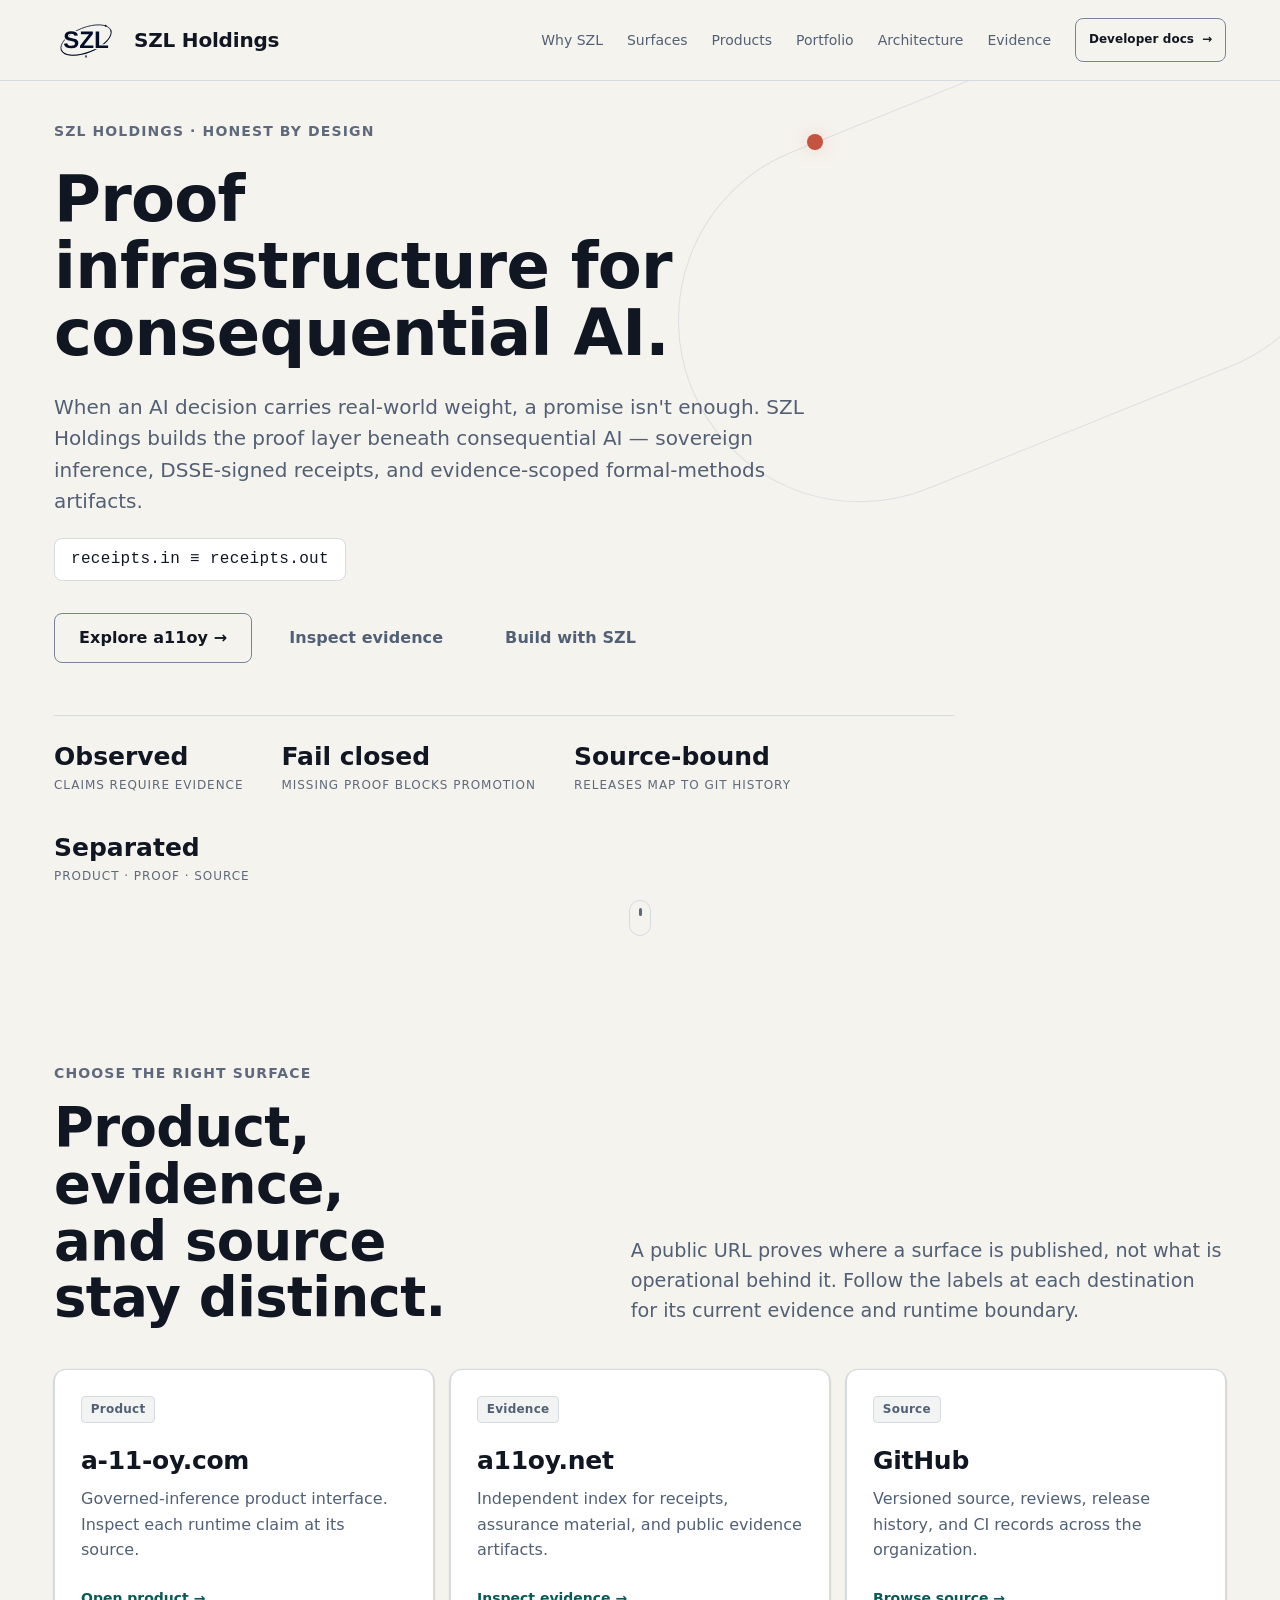
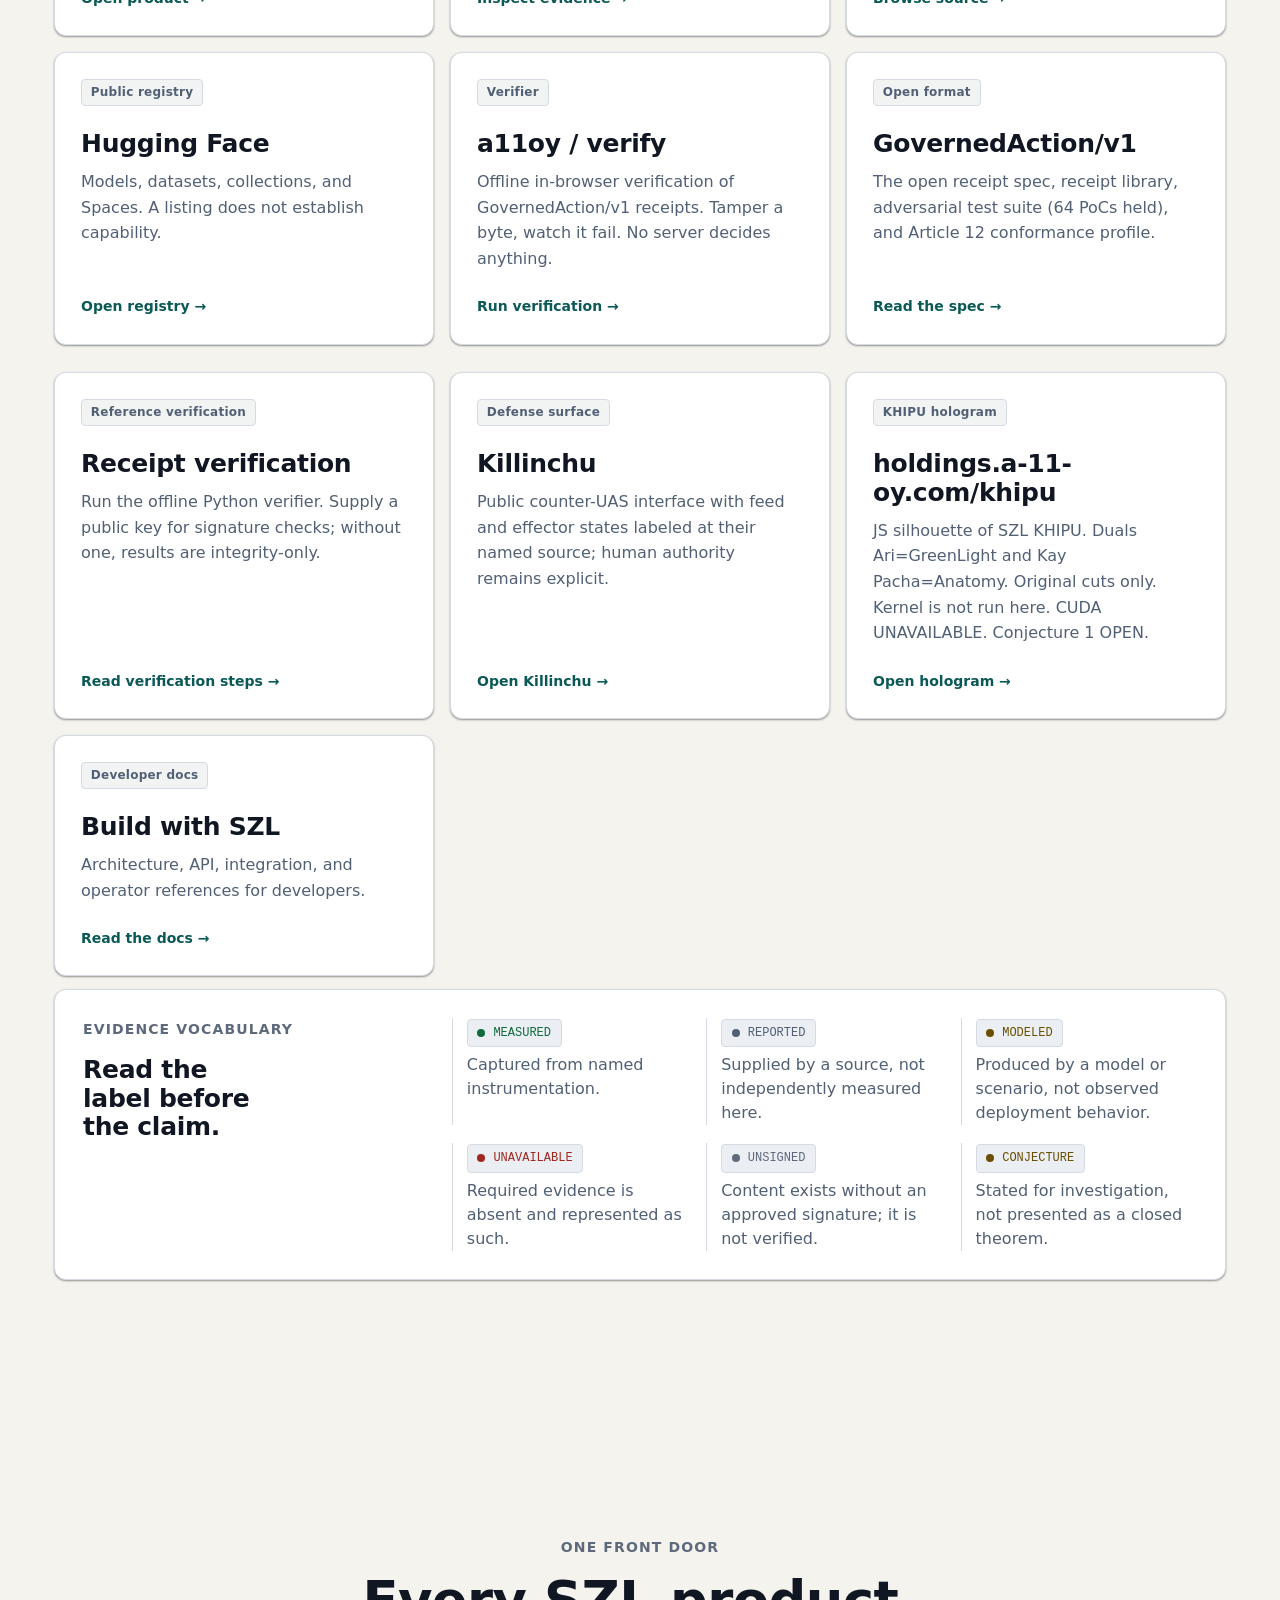
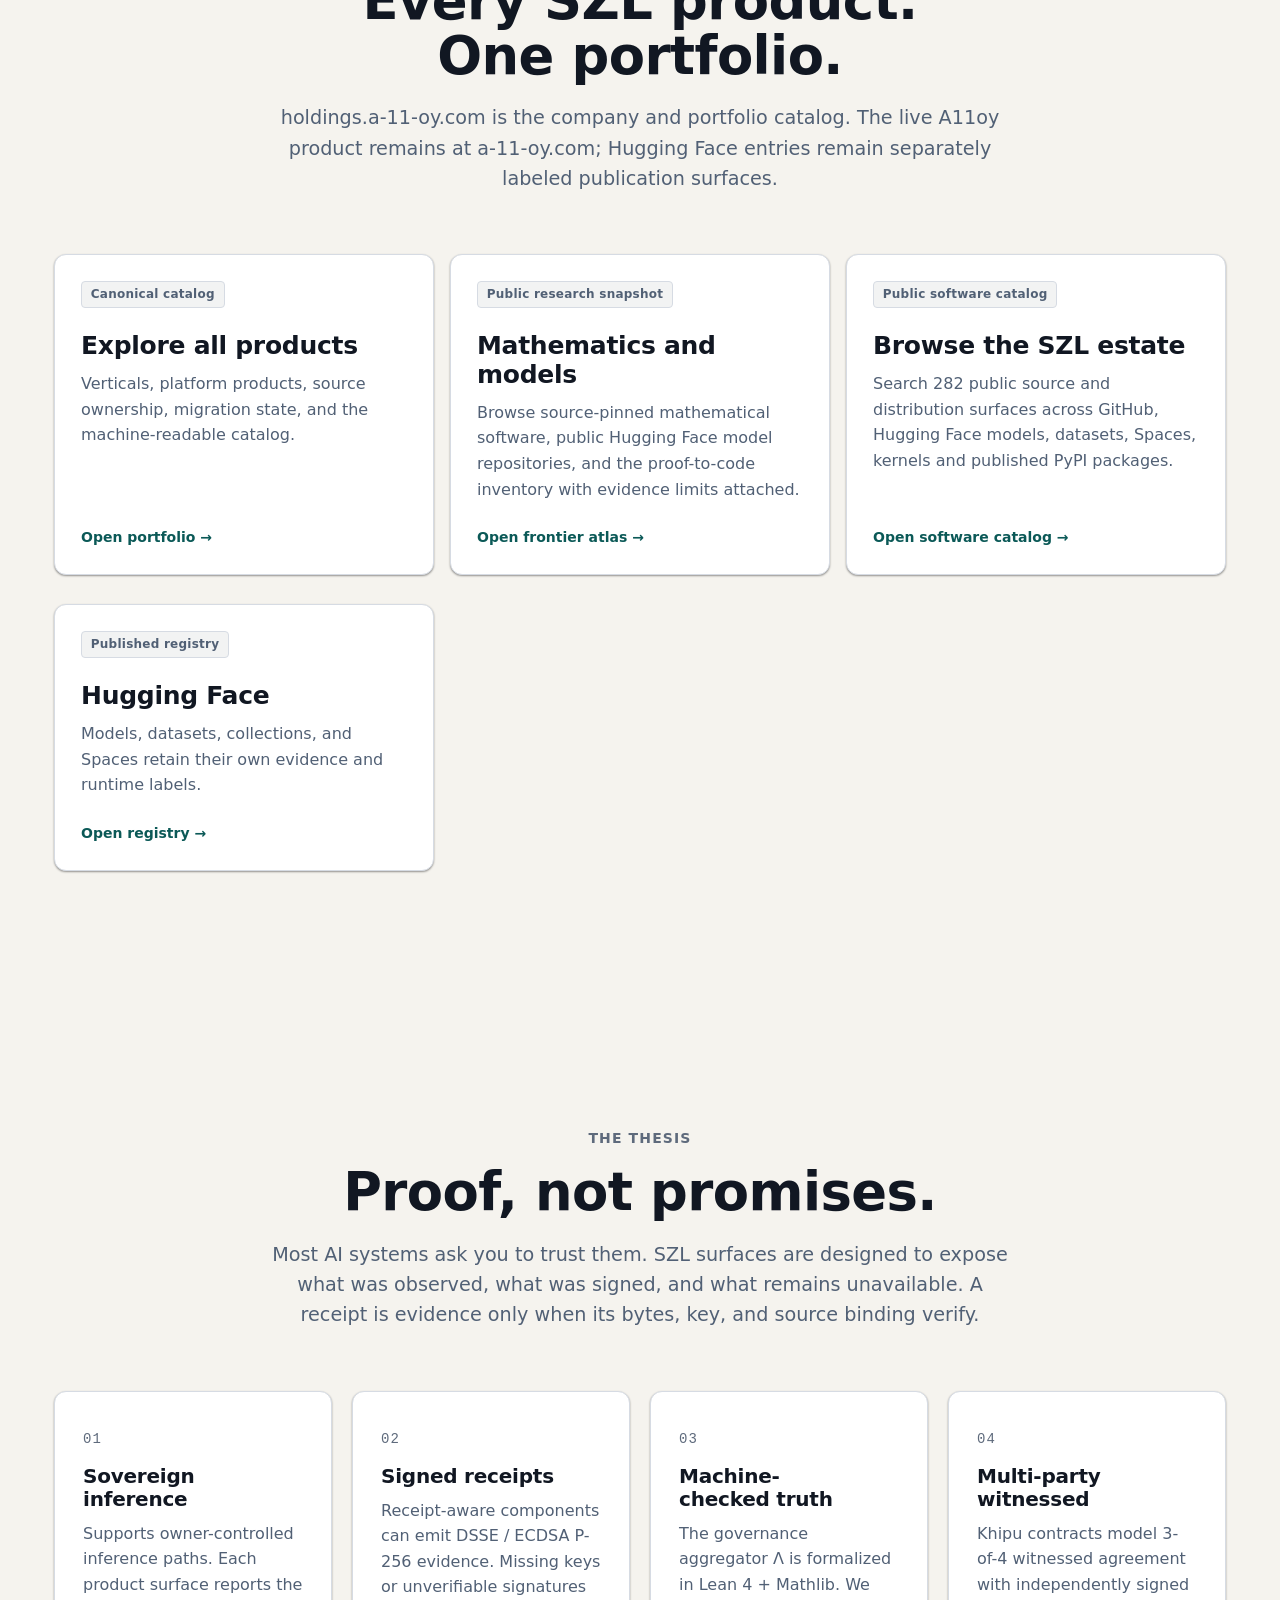
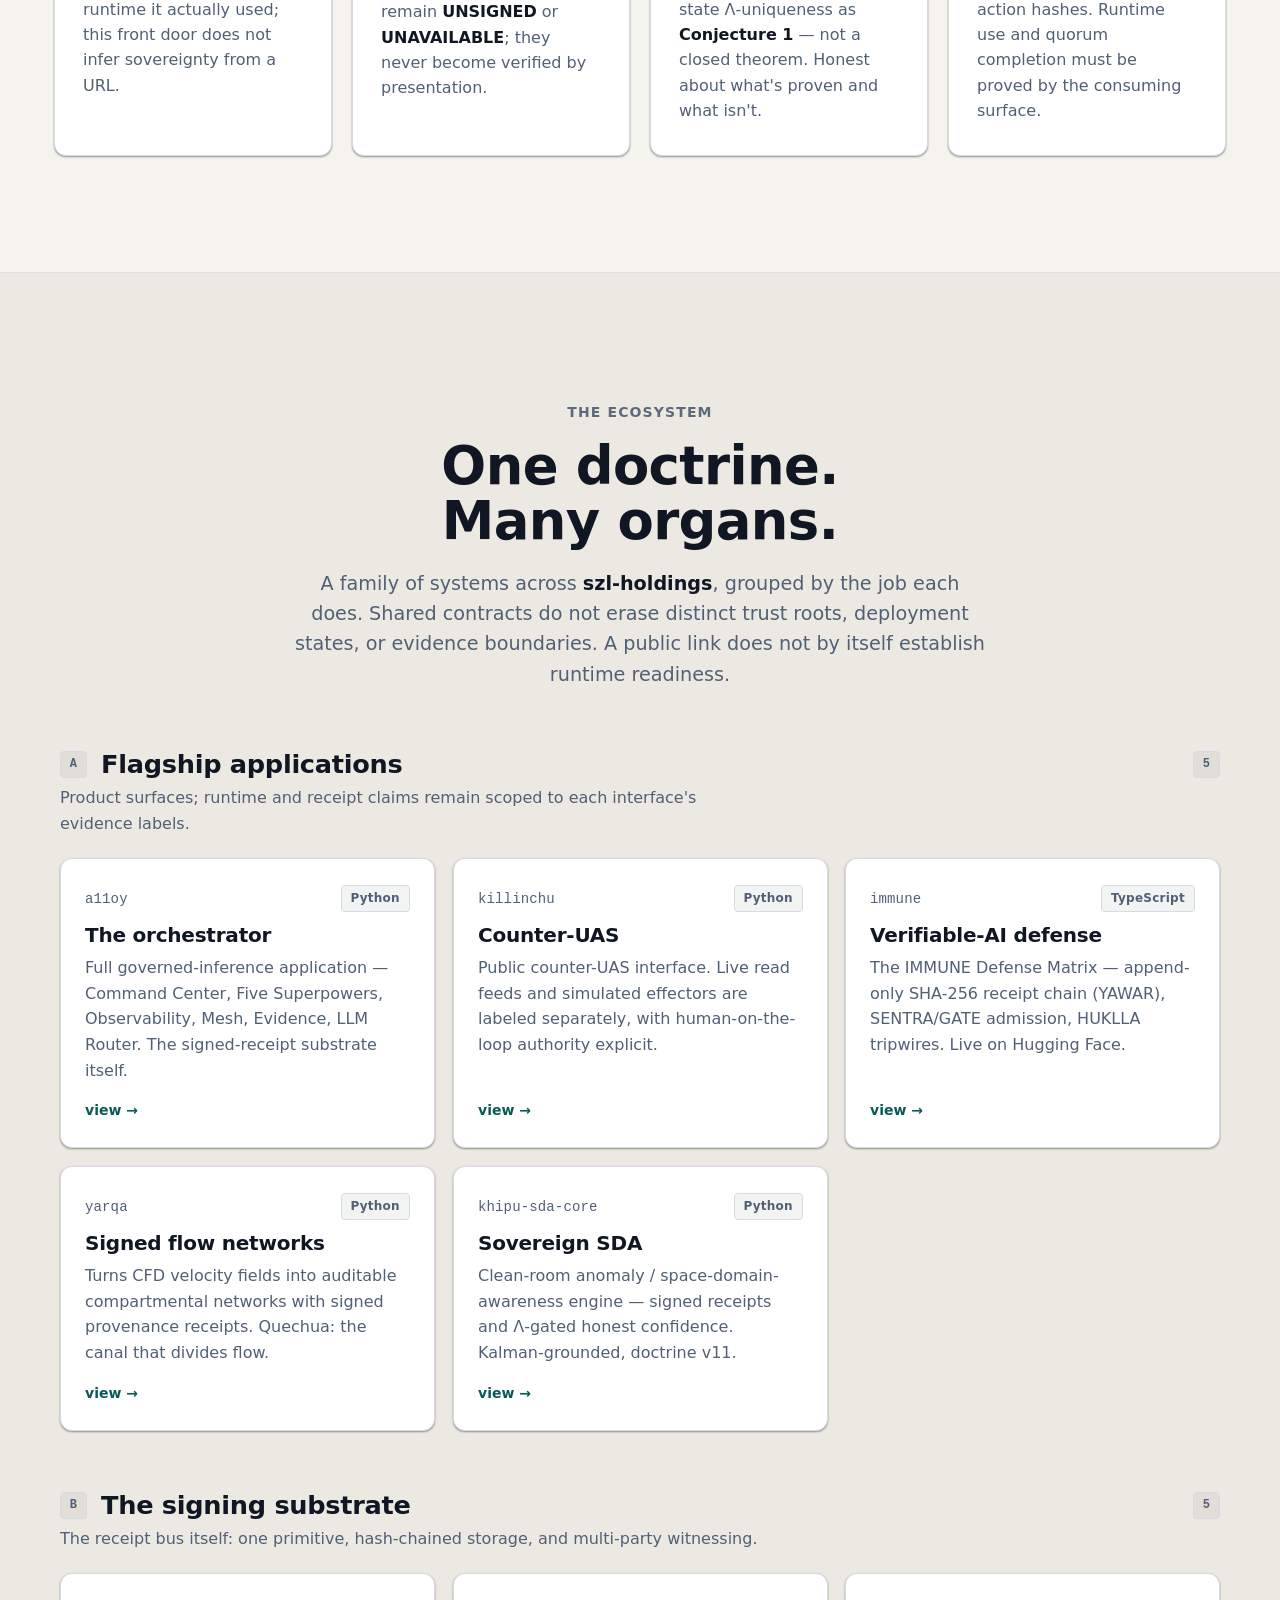
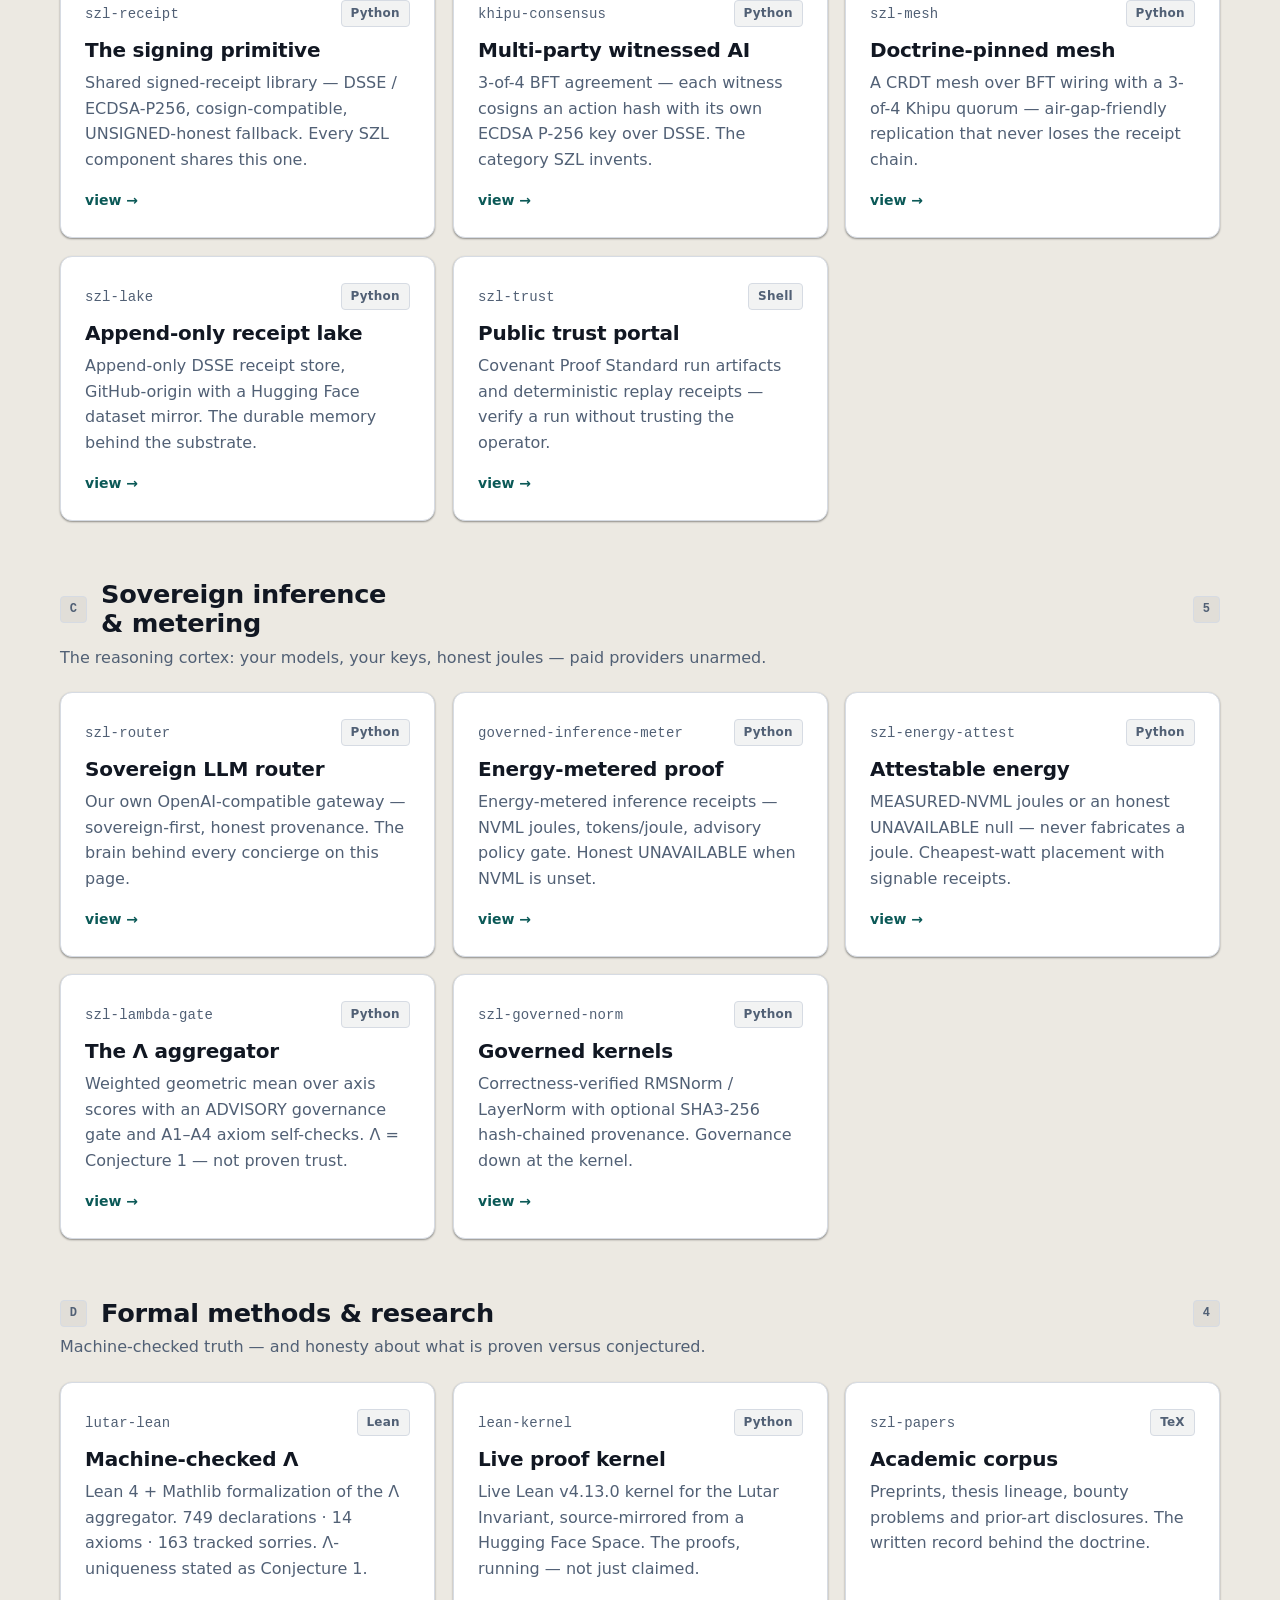
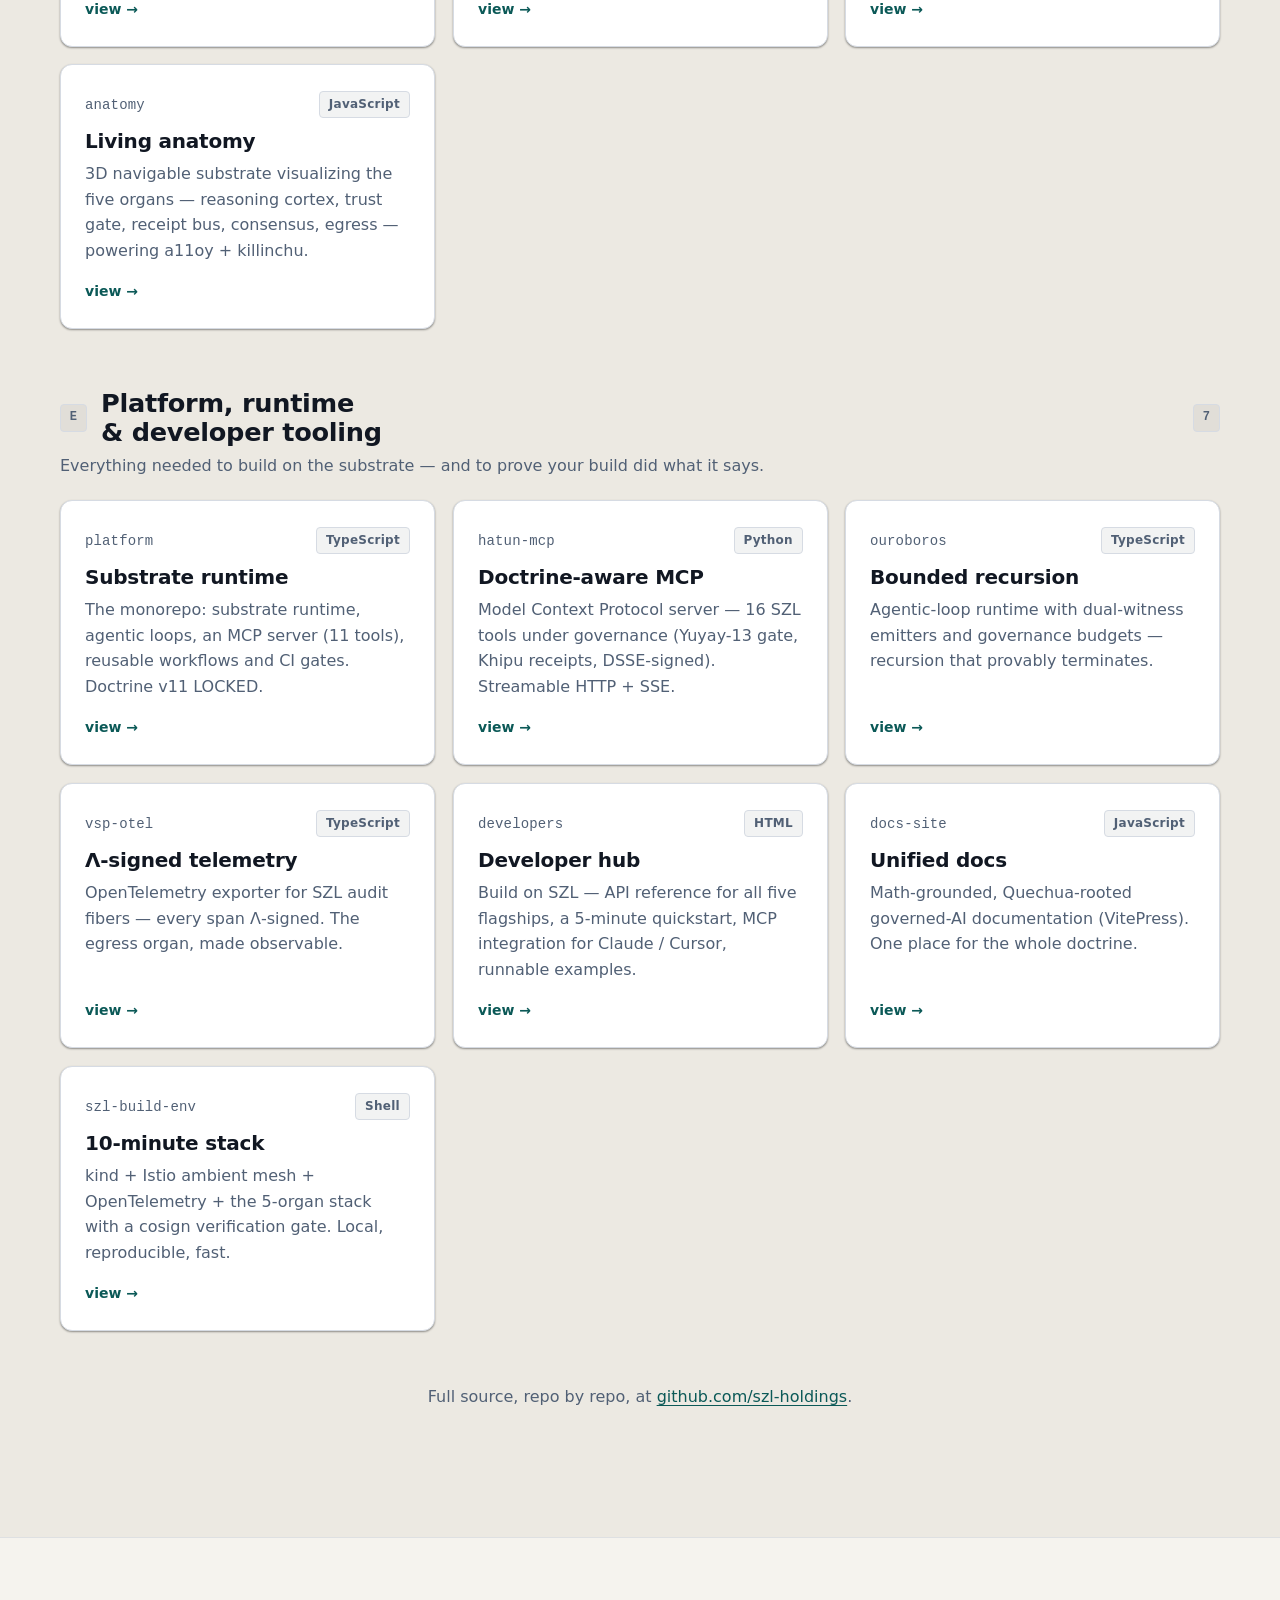
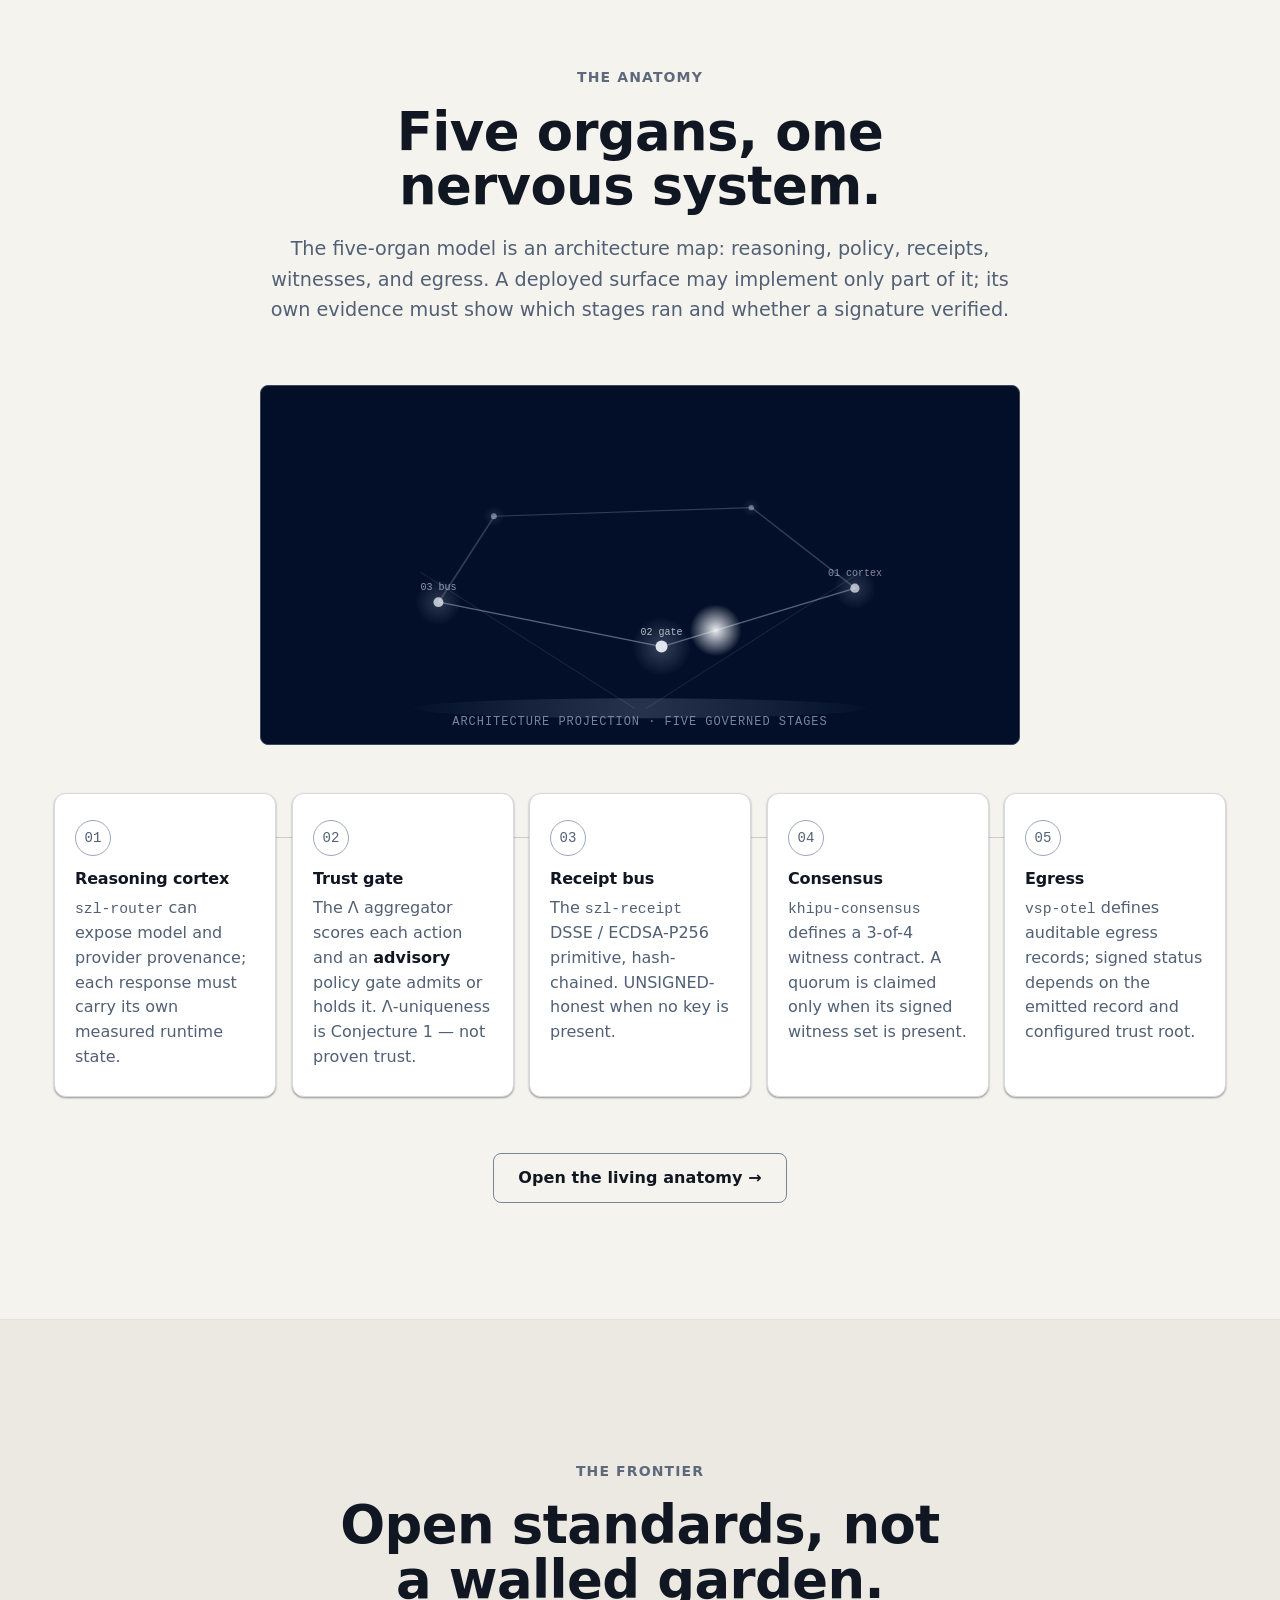
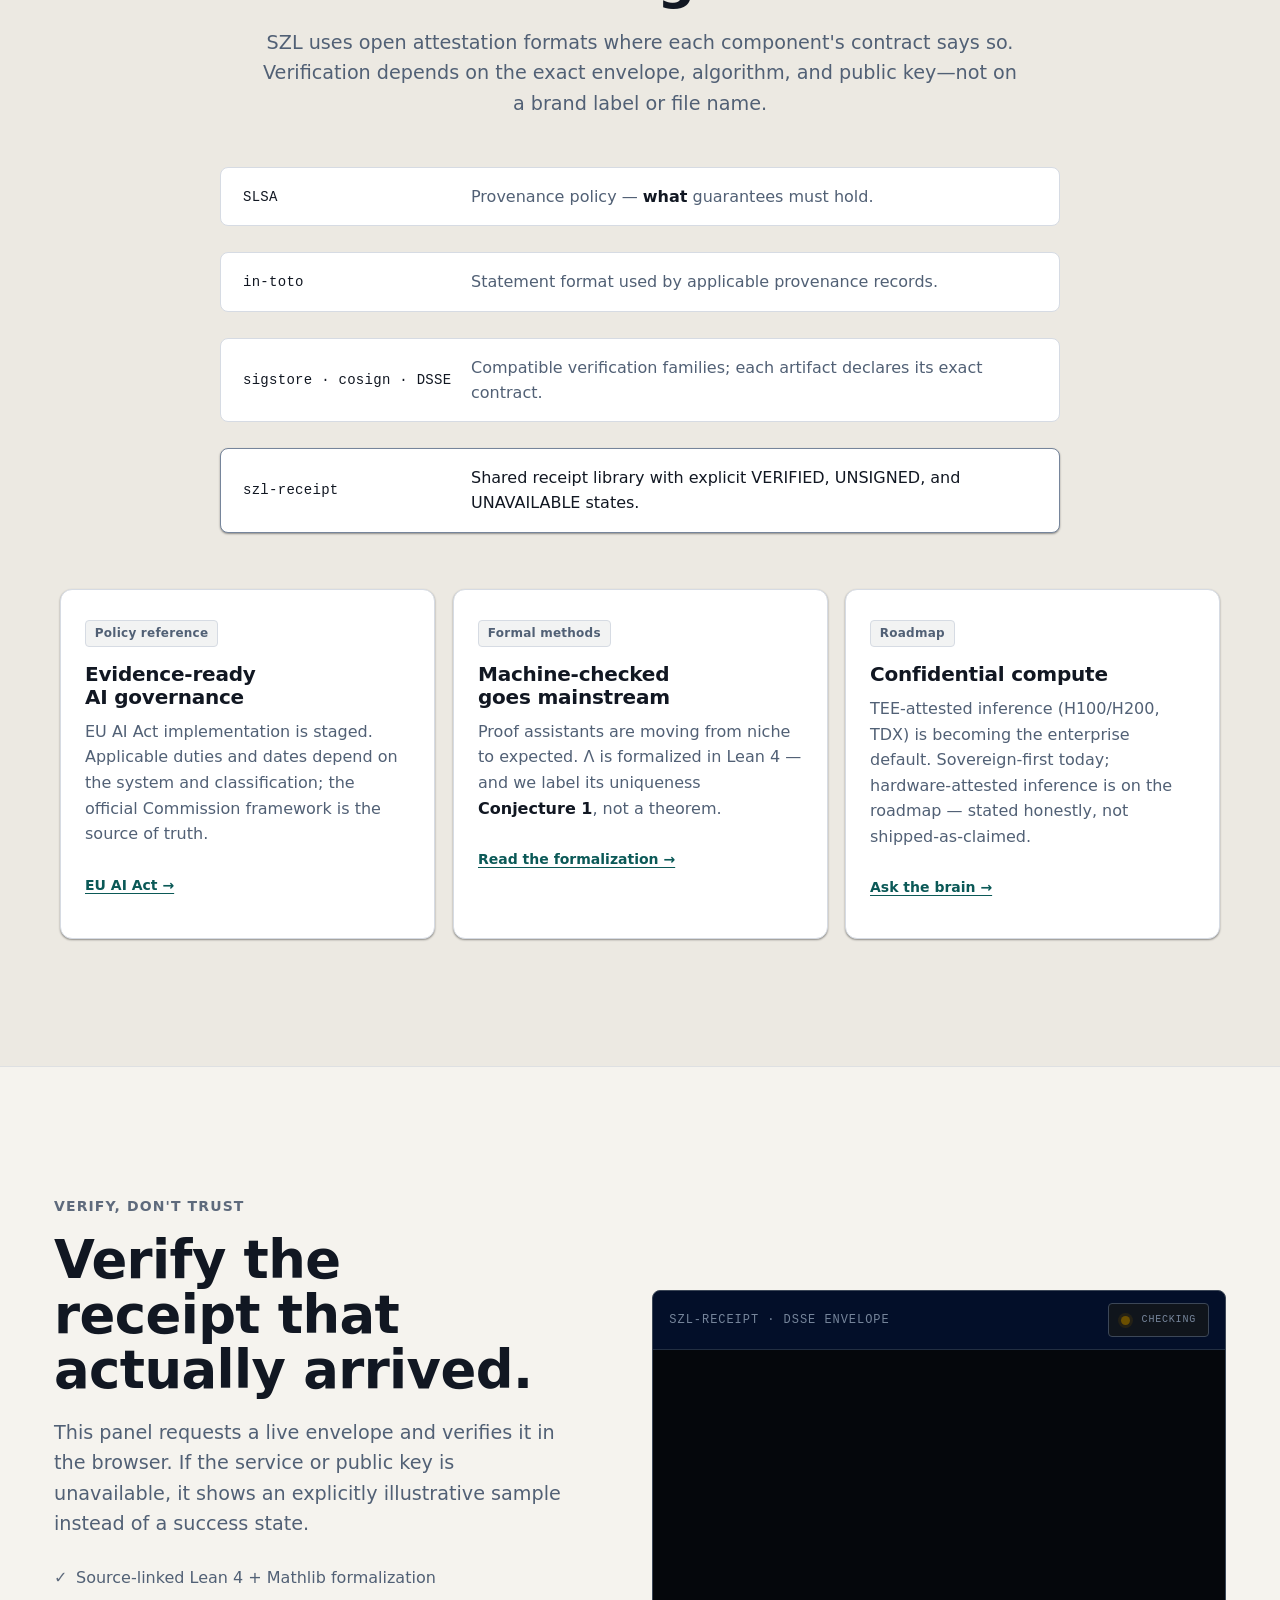
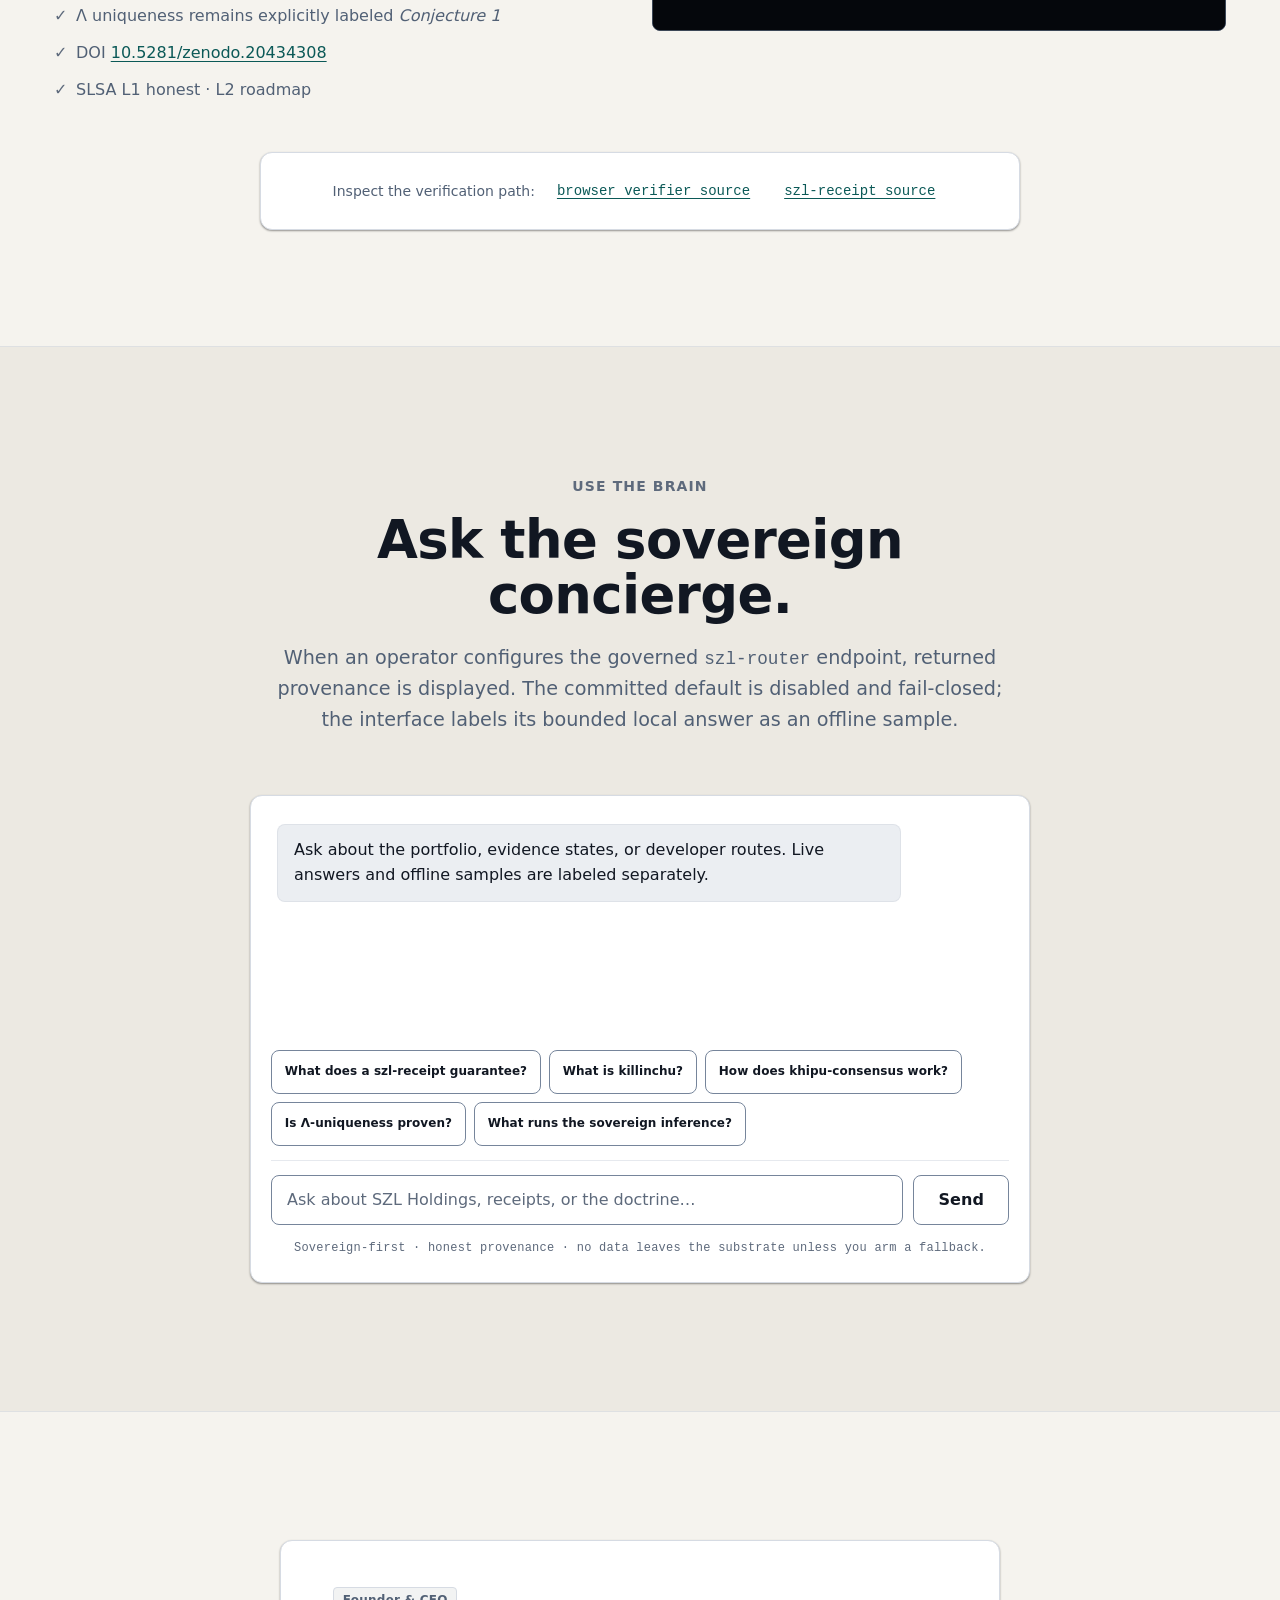
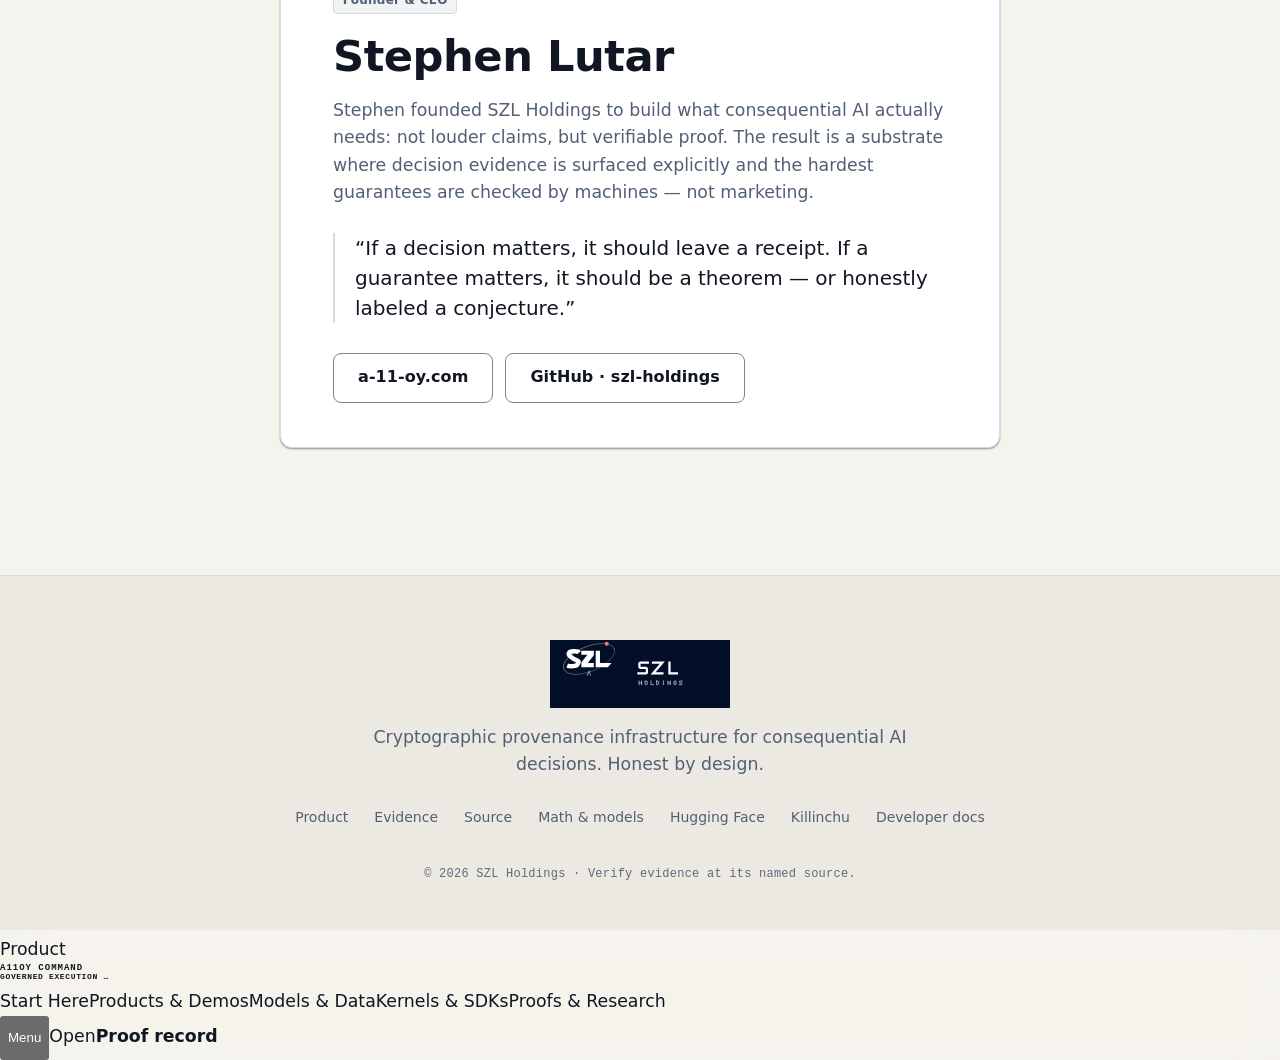
==== commit fc74275d: "fix(frontend): polish company identity and resilient light surface Project the approved Orbit v2 mar" ====
--- a/index.html
+++ b/index.html
@@ -9,7 +9,7 @@
   <meta name="viewport" content="width=device-width, initial-scale=1.0" />
   <title>SZL Holdings — Proof infrastructure for consequential AI</title>
   <meta name="description" content="SZL Holdings builds the proof layer beneath consequential AI: sovereign inference, DSSE-signed receipts, and evidence-scoped formal-methods artifacts. Honest by design." />
-  <meta name="theme-color" content="#f5f7fa" /><!-- --bg on the light surface (--color-gray-50); meta content cannot read CSS variables -->
+  <meta name="theme-color" content="#f5f3ee" /><!-- --bg on the light surface (--color-paper-100); meta content cannot read CSS variables -->
   <meta name="author" content="SZL Holdings" />
   <meta name="robots" content="index, follow" />
   <link rel="canonical" href="https://holdings.a-11-oy.com/" />
@@ -28,7 +28,7 @@
   <meta name="twitter:description" content="Sovereign inference. DSSE-signed receipts. Machine-checked in Lean 4. receipts.in ≡ receipts.out." />
   <meta name="twitter:image" content="https://holdings.a-11-oy.com/assets/hero.png" />
   <link rel="stylesheet" href="/assets/szl/szl-design-system.css" />
-  <link rel="stylesheet" href="styles.css?v=5381224c9f8b" />
+  <link rel="stylesheet" href="styles.css?v=5f82f5bbd2a3" />
   <script type="application/ld+json">
   {
     "@context": "https://schema.org",
@@ -63,7 +63,8 @@
 
   <header class="nav site-nav" id="nav">
     <a class="nav__brand" href="#main-content" aria-label="SZL Holdings home">
-      <img src="/assets/szl/logos/szl_logo_horizontal.svg" alt="" width="180" height="68" />
+      <img src="/assets/szl/logos/szl-orbit-mono-navy.svg" alt="" width="64" height="64" />
+      <span>SZL Holdings</span>
     </a>
     <nav class="nav__links nav-links" id="primaryNavigation" aria-label="Primary navigation">
       <a class="nav__link" href="#thesis">Why SZL</a>
@@ -86,7 +87,7 @@
       <div class="hero-inner">
         <p class="eyebrow reveal">SZL HOLDINGS · HONEST BY DESIGN</p>
         <h1 class="hero__title hero-title reveal">
-          Cryptographic provenance infrastructure for consequential AI decisions.
+          Proof infrastructure for consequential AI.
         </h1>
         <p class="hero__sub hero-sub reveal">
           When an AI decision carries real-world weight, a promise isn't enough. SZL Holdings builds
--- a/assets/szl/szl-design-system.css
+++ b/assets/szl/szl-design-system.css
@@ -1,5 +1,5 @@
 /* ============================================================================
- * SZL HOLDINGS — KANCHAY Design System v1.1.1  ·  szl-design-system.css
+ * SZL HOLDINGS — KANCHAY Design System v1.3.0  ·  szl-design-system.css
  * One self-contained file. 0 runtime CDN. No Google Fonts. No Inter default.
  * No purple gradients. Self-hosted system-font stack only.
  *
@@ -11,7 +11,7 @@
  *
  * Aesthetic: Anthropic calm restraint + Ollama dev-clean + defense-tech
  * gravitas + our own orbital/khipu motif. Generous whitespace. Serious, human,
- * honest. WCAG AA throughout. ADDITIVE only — no v11 LOCKED number changed.
+ * honest. Measured contrast roles. ADDITIVE only — no v11 LOCKED number changed.
  *
  * Brand assets (c) 2026 SZL Holdings · CC BY 4.0 · code Apache-2.0
  * Attribution: ORCID 0009-0001-0110-4173
@@ -58,6 +58,14 @@
   --color-space-700:#0a1e47; --color-space-600:#102a5e;
   --color-coral-300:#F0917E; --color-coral-400:#DF735F; --color-coral-500:#C4543F;
   --color-silver-100:#E9EEF6; --color-silver-300:#9AA7BD; --color-silver-500:#5C6B86;
+  /* NEW 1.3.0 · graphite operational neutrals and warm editorial neutrals (2026-10-06) */
+  --color-graphite-950:#05070C; --color-graphite-900:#080B12; --color-graphite-800:#111722;
+  --color-graphite-750:#141B27; --color-graphite-700:#182232; --color-graphite-600:#2B3749;
+  --color-graphite-400:#71829B; --color-graphite-300:#8B98AC; --color-graphite-200:#AAB7C9;
+  --color-graphite-50:#F1F4F8;
+  --color-paper-100:#F5F3EE; --color-paper-200:#ECE9E2; --color-mist-100:#EBEEF2;
+  --color-mist-200:#D6DBE3; --color-ink-600:#516075; --color-ink-500:#5E6A7C;
+  --color-ink-400:#6E7A8C;
   --color-white:#FFFFFF; --color-ink:#0a0f1e; --color-ink-soft:#2a3340;
   /* semantic (status) — KEEP */
   --color-success:#1f9d57; --color-success-strong:#116b3d; --color-success-light:#3fce82;
@@ -67,34 +75,81 @@
 }
 
 /* --- 2 · SEMANTIC SURFACES — the "polarities" (dark operator default) ------ */
-:root {
-  --bg:var(--color-space-900); --bg-deep:#02091c;
-  --surface:var(--color-gray-800); --surface-alt:#18202b;
-  --surface-raised:var(--color-gray-700);
-  --border:var(--color-gray-600);
-  --border-subtle:color-mix(in srgb, var(--color-gray-600) 55%, transparent);
+/* A polarity can be declared on any element, not only <html>. A dark panel inside a
+   light page (or a light panel inside a dark one) sets data-surface on its own root,
+   and every role below re-resolves there, so its text, links, focus and status inks
+   follow the panel's ground instead of the page's. */
+:root, [data-surface="dark"] {
+  --bg:var(--color-graphite-900); --bg-deep:var(--color-graphite-950);
+  --surface:var(--color-graphite-800); --surface-alt:var(--color-graphite-750);
+  --surface-raised:var(--color-graphite-700);
+  --border:var(--color-graphite-600);
+  --border-subtle:color-mix(in srgb, var(--color-graphite-600) 55%, transparent);
   --hairline:color-mix(in srgb, var(--color-silver-500) 38%, transparent);
-  --text:var(--color-gray-50); --text-sub:var(--color-gray-200); --text-ghost:var(--color-gray-400);
+  --control-edge:var(--color-graphite-400);
+  --text:var(--color-graphite-50); --text-sub:var(--color-graphite-200);
+  --text-ghost:var(--color-graphite-300);
   --accent:var(--color-coral-400); --accent-hover:var(--color-coral-300);
   --accent-press:var(--color-coral-500); --accent-ink:var(--color-space-900);
+  /* Action fills are distinct from decorative coral: every small-text state must
+     meet 4.5:1. Press keeps the legible fill and adds the button's tactile offset. */
+  --action-bg:var(--color-coral-400); --action-hover-bg:var(--color-coral-300);
+  --action-press-bg:var(--color-coral-400); --action-ink:var(--color-space-900);
+  --hero-atmosphere:color-mix(in srgb, var(--color-space-700) 60%, transparent);
+  --holo-silver:var(--color-silver-100); --holo-teal:var(--color-yuyay-300);
+  --shadow-card:var(--shadow-sm); --shadow-card-hover:var(--shadow-md);
   --premium:var(--color-hatun-300);
   --link:var(--color-yuyay-200); --link-hover:var(--color-yuyay-100);
   --focus:var(--color-yuyay-400);
+  --chip-ok:var(--color-success-light); --chip-warn:var(--color-warning-light);
+  --chip-bad:var(--color-error-light);
   color-scheme:dark;
 }
 [data-surface="light"] {
-  --bg:var(--color-gray-50); --bg-deep:#eef1f6;
-  --surface:var(--color-white); --surface-alt:#fbfcfe; --surface-raised:var(--color-white);
-  --border:var(--color-gray-200);
-  --border-subtle:color-mix(in srgb, var(--color-gray-300) 50%, transparent);
+  --bg:var(--color-paper-100); --bg-deep:var(--color-paper-200);
+  --surface:var(--color-white); --surface-alt:var(--color-mist-100); --surface-raised:var(--color-white);
+  --border:var(--color-mist-200);
+  --border-subtle:color-mix(in srgb, var(--color-mist-200) 60%, transparent);
   --hairline:color-mix(in srgb, var(--color-silver-500) 30%, transparent);
-  --text:var(--color-gray-900); --text-sub:var(--color-gray-600); --text-ghost:var(--color-gray-500);
+  --control-edge:var(--color-ink-400);
+  --text:var(--color-graphite-800); --text-sub:var(--color-ink-600);
+  --text-ghost:var(--color-ink-500);
   --accent:var(--color-coral-500); --accent-hover:var(--color-coral-400);
   --accent-press:#a8442f; --accent-ink:var(--color-white);
+  /* White on unmodified coral-500 is 4.48:1. This local navy mix preserves the
+     palette primitive while making the small primary label legible. */
+  --action-bg:color-mix(in srgb, var(--color-coral-500) 94%, var(--color-space-900));
+  --action-hover-bg:var(--accent-press);
+  --action-press-bg:color-mix(in srgb, var(--accent-press) 90%, var(--color-space-900));
+  --action-ink:var(--color-white);
+  --hero-atmosphere:color-mix(in srgb, var(--color-silver-300) 16%, transparent);
+  --holo-silver:var(--color-silver-500); --holo-teal:var(--color-yuyay-700);
+  --shadow-card:0 1px 2px rgba(3,15,41,.08);
+  --shadow-card-hover:0 4px 16px rgba(3,15,41,.10);
   --premium:var(--color-hatun-700);
   --link:var(--color-yuyay-700); --link-hover:var(--color-yuyay-800);
   --focus:var(--color-yuyay-600);
+  --chip-ok:var(--color-success-strong); --chip-warn:#6b4f00; --chip-bad:#9f281e;
   color-scheme:light;
+}
+/* Roles derived from a polarity token are re-declared on every surface root so they
+   resolve against that surface, and a nested surface carries its own text color. Only
+   the two polarity values count; data-surface used as a label is left alone. */
+:root, [data-surface="dark"], [data-surface="light"] {
+  --shadow-focus:0 0 0 3px color-mix(in srgb, var(--focus) 55%, transparent);
+  --holo-edge:linear-gradient(128deg, var(--holo-silver), var(--border) 24%,
+    var(--holo-teal) 48%, var(--border) 72%, var(--holo-silver));
+}
+:where([data-surface="dark"], [data-surface="light"]) { color:var(--text); }
+
+/* A terminal is always graphite, including on an editorial page. These roles are
+   palette-bound rather than page-bound, and are included in the tokens-only export. */
+:root {
+  --code-bg:var(--color-graphite-950); --code-ink:var(--color-graphite-50);
+  --code-muted:var(--color-graphite-300); --code-border:var(--color-graphite-600);
+  --code-edge:var(--color-graphite-400); --code-focus:var(--color-yuyay-400);
+  --code-link:var(--color-yuyay-200); --code-link-hover:var(--color-yuyay-100);
+  --code-string:var(--color-success-light); --code-number:var(--color-hatun-300);
 }
 
 /* --- 3 · TYPE SCALE — Major Third (1.25), base 16px (KANCHAY scale) -------- */
@@ -116,7 +171,6 @@
   --radius-2xl:24px; --radius-full:9999px;
   --shadow-sm:0 1px 2px rgba(0,0,0,.40); --shadow-md:0 2px 8px rgba(0,0,0,.45);
   --shadow-lg:0 8px 24px rgba(0,0,0,.50); --shadow-xl:0 16px 48px rgba(0,0,0,.55);
-  --shadow-focus:0 0 0 3px color-mix(in srgb, var(--focus) 55%, transparent);
   --shadow-glow-hatun:0 0 0 1px var(--color-hatun-500),
                       0 0 16px color-mix(in srgb, var(--color-hatun-400) 30%, transparent);
   --shadow-node:0 0 0 1px var(--color-coral-500),
@@ -156,7 +210,8 @@
   text-rendering:optimizeLegibility;
 }
 h1,h2,h3,h4 { font-family:var(--font-display); color:var(--text);
-  letter-spacing:var(--tracking-tight); margin:0 0 var(--space-4); }
+  letter-spacing:var(--tracking-tight); margin:0 0 var(--space-4);
+  text-wrap:balance; overflow-wrap:anywhere; }
 h1 { font-size:var(--text-4xl); line-height:var(--leading-tight); font-weight:var(--weight-bold); }
 h2 { font-size:var(--text-3xl); line-height:var(--leading-snug); font-weight:var(--weight-semibold); }
 h3 { font-size:var(--text-2xl); line-height:var(--leading-snug); font-weight:var(--weight-semibold); }
@@ -178,7 +233,7 @@
 /* --- 6 · TYPE UTILITIES ---------------------------------------------------- */
 .display  { font-family:var(--font-display); font-size:var(--text-5xl);
             line-height:var(--leading-tight); letter-spacing:var(--tracking-tight);
-            font-weight:var(--weight-bold); }
+            font-weight:var(--weight-bold); text-wrap:balance; overflow-wrap:anywhere; }
 .eyebrow  { font-size:var(--text-sm); font-weight:var(--weight-semibold);
             letter-spacing:var(--tracking-caps); text-transform:uppercase; color:var(--text-ghost); }
 .lead     { font-size:var(--text-lg); color:var(--text); max-width:var(--measure); }
@@ -190,7 +245,9 @@
 .container { width:100%; max-width:var(--container); margin-inline:auto; padding-inline:var(--space-6); }
 .stack > * + * { margin-top:var(--space-4); }
 .cluster { display:flex; flex-wrap:wrap; gap:var(--space-3); align-items:center; }
-.grid-auto { display:grid; gap:var(--space-6); grid-template-columns:repeat(auto-fit,minmax(260px,1fr)); }
+.grid-auto { display:grid; gap:var(--space-6);
+  grid-template-columns:repeat(auto-fit,minmax(min(100%,16.25rem),1fr)); }
+.grid-auto > * { min-inline-size:0; }
 .safe-area-inline {
   padding-inline-start:calc(var(--space-6) + var(--safe-area-left));
   padding-inline-end:calc(var(--space-6) + var(--safe-area-right));
@@ -225,9 +282,11 @@
   --_pad-y:.625rem; --_pad-x:1.125rem;
   display:inline-flex; align-items:center; justify-content:center; gap:var(--space-2);
   min-inline-size:var(--target-size-min); min-block-size:var(--target-size-min);
+  max-inline-size:100%;
   padding:var(--_pad-y) var(--_pad-x);
   font-family:var(--font-body); font-size:var(--text-sm); font-weight:var(--weight-semibold);
-  line-height:1; letter-spacing:.005em; white-space:nowrap;
+  line-height:1.3; letter-spacing:.005em; white-space:normal;
+  text-align:center; overflow-wrap:anywhere;
   border:var(--border-hairline) solid transparent; border-radius:var(--radius-md);
   cursor:pointer; user-select:none; text-decoration:none;
   transition:background var(--duration-fast) var(--ease-standard),
@@ -237,16 +296,17 @@
 }
 .btn:active { transform:translateY(1px); }
 .btn:disabled,.btn[aria-disabled="true"] { opacity:.5; cursor:not-allowed; transform:none; }
-.btn-primary { background:var(--accent); color:var(--accent-ink); border-color:var(--accent); }
-.btn-primary:hover { background:var(--accent-hover); border-color:var(--accent-hover); }
-.btn-primary:active { background:var(--accent-press); }
-.btn-secondary { background:transparent; color:var(--text); border-color:var(--border); }
-.btn-secondary:hover { border-color:var(--text-ghost); background:color-mix(in srgb, var(--text) 6%, transparent); }
+.btn:hover { text-decoration:none; }
+.btn-primary { background:var(--action-bg); color:var(--action-ink); border-color:var(--action-bg); }
+.btn-primary:hover { background:var(--action-hover-bg); color:var(--action-ink); border-color:var(--action-hover-bg); }
+.btn-primary:active { background:var(--action-press-bg); color:var(--action-ink); border-color:var(--action-press-bg); }
+.btn-secondary { background:transparent; color:var(--text); border-color:var(--control-edge); }
+.btn-secondary:hover { color:var(--text); border-color:var(--text-ghost); background:color-mix(in srgb, var(--text) 6%, transparent); }
 .btn-ghost { background:transparent; color:var(--text-sub); border-color:transparent; }
 .btn-ghost:hover { color:var(--text); background:color-mix(in srgb, var(--text) 7%, transparent); }
 .btn-premium { background:transparent; color:var(--premium);
   border-color:color-mix(in srgb, var(--premium) 55%, transparent); }
-.btn-premium:hover { box-shadow:var(--shadow-glow-hatun);
+.btn-premium:hover { color:var(--premium); box-shadow:var(--shadow-glow-hatun);
   background:color-mix(in srgb, var(--premium) 10%, transparent); }
 .btn-lg { --_pad-y:.85rem; --_pad-x:1.5rem; font-size:var(--text-base); }
 .btn-sm { --_pad-y:.4rem;  --_pad-x:.8rem;  font-size:var(--text-xs); }
@@ -259,12 +319,12 @@
 /* --- 9 · CARDS (dark-first, optional orbital arc accent) ------------------- */
 .card {
   background:var(--surface); border:var(--border-hairline) solid var(--border);
-  border-radius:var(--radius-lg); padding:var(--space-6); box-shadow:var(--shadow-sm);
+  border-radius:var(--radius-lg); padding:var(--space-6); box-shadow:var(--shadow-card);
   transition:border-color var(--duration-base) var(--ease-standard),
              box-shadow var(--duration-base) var(--ease-standard);
 }
-.card:hover { box-shadow:var(--shadow-md); border-color:var(--border-subtle); }
-.card-raised { background:var(--surface-raised); box-shadow:var(--shadow-md); }
+.card:hover { box-shadow:var(--shadow-card-hover); border-color:var(--border-subtle); }
+.card-raised { background:var(--surface-raised); box-shadow:var(--shadow-card-hover); }
 .card-title { font-family:var(--font-display); font-size:var(--text-lg);
   font-weight:var(--weight-semibold); margin:0 0 var(--space-2); color:var(--text); }
 .card-orbit { position:relative; overflow:hidden; }
@@ -272,6 +332,15 @@
   width:140%; aspect-ratio:1; border-radius:var(--radius-full);
   border:1px solid color-mix(in srgb, var(--color-silver-300) 22%, transparent);
   transform:rotate(-22deg); pointer-events:none; }
+
+/* Opt-in foil edge: one silver/teal reflection, an opaque reading ground, no
+   overlay, animation, extra coral node or interaction implied by decoration.
+   Compatible with .card / .evidence-card and native forced-color boundaries. */
+.surface-holo,.surface-holo:hover {
+  border:var(--border-hairline) solid transparent;
+  background:linear-gradient(var(--surface),var(--surface)) padding-box,
+    var(--holo-edge) border-box;
+}
 
 /* --- 10 · BADGES + PROOF-STATUS CHIPS (honest vocabulary; never color-only) - */
 .badge { display:inline-flex; align-items:center; gap:var(--space-1);
@@ -290,73 +359,91 @@
   font-variant-numeric:tabular-nums lining-nums; }
 .chip::before { content:""; width:.5rem; height:.5rem; border-radius:var(--radius-full);
   background:currentColor; flex:0 0 auto; }
-.chip-proven     { color:var(--color-success-light); }
-.chip-conjecture { color:var(--color-warning-light); }
-.chip-sorry      { color:var(--color-error-light); }
+.chip-proven     { color:var(--chip-ok); }
+.chip-conjecture { color:var(--chip-warn); }
+.chip-sorry      { color:var(--chip-bad); }
 .chip-axiom      { color:var(--link); }
-.chip-live       { color:var(--color-success-light); }
+.chip-live       { color:var(--chip-ok); }
 .chip-sample     { color:var(--text-ghost); }
-.chip-simulated  { color:var(--color-warning-light); }
-.chip-unavailable { color:var(--color-error-light); }
-[data-surface="light"] .chip-proven,
-[data-surface="light"] .chip-live { color:var(--color-success-strong); }
-[data-surface="light"] .chip-conjecture,
-[data-surface="light"] .chip-simulated { color:#6b4f00; }
-[data-surface="light"] .chip-sorry,
-[data-surface="light"] .chip-unavailable { color:#9f281e; }
+.chip-simulated  { color:var(--chip-warn); }
+.chip-unavailable { color:var(--chip-bad); }
 
 /* --- 11 · RECEIPT / PROOF chip (signature component) ----------------------- */
 .receipt { display:inline-flex; align-items:center; gap:var(--space-3);
+  flex-wrap:wrap; max-inline-size:100%;
   padding:var(--space-2) var(--space-3); font-family:var(--font-mono); font-size:var(--text-xs);
   background:var(--surface-alt); color:var(--text-sub);
   border:var(--border-hairline) solid var(--border); border-radius:var(--radius-sm);
   font-variant-numeric:tabular-nums lining-nums; }
 .receipt__dot { width:.55rem; height:.55rem; border-radius:var(--radius-full);
-  background:var(--color-success-light); flex:0 0 auto;
-  box-shadow:0 0 0 3px color-mix(in srgb, var(--color-success-light) 22%, transparent); }
-.receipt__root { color:var(--text); letter-spacing:.02em; }
+  background:var(--chip-ok); flex:0 0 auto;
+  box-shadow:0 0 0 3px color-mix(in srgb, var(--chip-ok) 22%, transparent); }
+.receipt__root { color:var(--text); letter-spacing:.02em; min-inline-size:0;
+  overflow-wrap:anywhere; }
 .receipt__label { color:var(--text-ghost); text-transform:uppercase;
   letter-spacing:var(--tracking-caps); font-size:10px; }
-.receipt[data-state="unverified"] .receipt__dot { background:var(--color-warning-light);
-  box-shadow:0 0 0 3px color-mix(in srgb, var(--color-warning-light) 22%, transparent); }
-.receipt[data-state="failed"] .receipt__dot { background:var(--color-error-light);
-  box-shadow:0 0 0 3px color-mix(in srgb, var(--color-error-light) 22%, transparent); }
+.receipt[data-state="unverified"] .receipt__dot { background:var(--chip-warn);
+  box-shadow:0 0 0 3px color-mix(in srgb, var(--chip-warn) 22%, transparent); }
+.receipt[data-state="failed"] .receipt__dot { background:var(--chip-bad);
+  box-shadow:0 0 0 3px color-mix(in srgb, var(--chip-bad) 22%, transparent); }
 
 /* --- 12 · CODE BLOCK (Ollama-clean, copy-paste-first) ---------------------- */
-.code { position:relative; display:block; font-family:var(--font-mono);
+.code {
+  --text:var(--code-ink); --text-sub:var(--code-muted); --text-ghost:var(--code-muted);
+  --link:var(--code-link); --link-hover:var(--code-link-hover);
+  --border:var(--code-border); --control-edge:var(--code-edge); --focus:var(--code-focus);
+  --shadow-focus:0 0 0 3px color-mix(in srgb, var(--focus) 55%, transparent);
+  position:relative; display:block; min-inline-size:0; max-inline-size:100%;
+  font-family:var(--font-mono); color-scheme:dark;
   font-size:var(--text-sm); line-height:var(--leading-mono);
-  background:var(--bg-deep); color:var(--text);
+  background:var(--code-bg); color:var(--code-ink);
   border:var(--border-hairline) solid var(--border); border-radius:var(--radius-md);
   padding:var(--space-4) var(--space-5); overflow-x:auto; white-space:pre; tab-size:2; }
+.code[data-lang] { padding-block-start:var(--space-8); }
+.code--copyable,.code:has(.code__copy) { padding-block-end:var(--space-12); }
 .code::before { content:attr(data-lang); position:absolute; top:var(--space-2); right:var(--space-3);
   font-size:10px; letter-spacing:var(--tracking-caps); text-transform:uppercase; color:var(--text-ghost); }
 .code .tok-comment { color:var(--text-ghost); }
 .code .tok-key     { color:var(--link); }
-.code .tok-str     { color:var(--color-success-light); }
-.code .tok-num     { color:var(--premium); }
+.code .tok-str     { color:var(--code-string); }
+.code .tok-num     { color:var(--code-number); }
 .code__copy { position:absolute; bottom:var(--space-2); right:var(--space-2); }
 
 /* --- 13 · NAV (sticky, hairline, calm) ------------------------------------- */
 .nav { position:sticky; top:0; z-index:var(--z-sticky);
-  display:flex; align-items:center; gap:var(--space-6); height:64px; padding-inline:var(--space-6);
+  display:flex; flex-wrap:wrap; align-items:center; gap:var(--space-2) var(--space-6);
+  min-block-size:64px; padding:var(--space-2) var(--space-6);
   background:color-mix(in srgb, var(--bg) 82%, transparent);
   backdrop-filter:saturate(140%) blur(10px);
   border-bottom:var(--border-hairline) solid var(--border); }
 .nav__brand { display:flex; align-items:center; gap:var(--space-3);
+  min-inline-size:0; max-inline-size:100%; overflow-wrap:anywhere;
   font-family:var(--font-display); font-weight:var(--weight-bold);
   letter-spacing:var(--tracking-tight); color:var(--text); text-decoration:none; }
 .nav__brand img,.nav__brand svg { height:28px; width:auto; display:block; }
-.nav__links { display:flex; align-items:center; gap:var(--space-5); margin-left:auto; }
-.nav__link { font-size:var(--text-sm); font-weight:var(--weight-medium); color:var(--text-sub); }
+.nav__links { display:flex; flex-wrap:wrap; align-items:center; gap:var(--space-2) var(--space-5);
+  min-inline-size:0; margin-inline-start:auto; }
+.nav__link { display:inline-flex; align-items:center;
+  min-block-size:var(--target-size-min); padding-block:var(--space-1);
+  max-inline-size:100%; overflow-wrap:anywhere;
+  font-size:var(--text-sm); font-weight:var(--weight-medium); color:var(--text-sub); }
 .nav__link:hover,.nav__link[aria-current="page"] { color:var(--text); text-decoration:none; }
 .nav__link[aria-current="page"] { position:relative; }
-.nav__link[aria-current="page"]::after { content:""; position:absolute; left:0; right:0; bottom:-21px;
+.nav__link[aria-current="page"]::after { content:""; position:absolute; left:0; right:0; bottom:0;
   height:2px; background:var(--accent); border-radius:var(--radius-full); }
+@media (max-width:640px) {
+  /* A wrapped header stays in flow at narrow/zoomed widths so it cannot cover focus. */
+  .nav { position:relative; }
+  .nav__links { margin-inline-start:0; }
+}
+@media (pointer:coarse) {
+  .nav__brand,.nav__link { min-block-size:var(--target-size-coarse); }
+}
 
 /* --- 14 · HERO (deep-space; one orbital arc + one coral node) -------------- */
 .hero { position:relative; overflow:hidden; isolation:isolate; padding:clamp(4rem,10vw,8rem) 0;
   background:radial-gradient(120% 80% at 70% -10%,
-      color-mix(in srgb, var(--color-space-700) 60%, transparent), transparent 60%), var(--bg); }
+      var(--hero-atmosphere), transparent 60%), var(--bg); }
 .hero__inner { max-width:var(--container); margin-inline:auto; padding-inline:var(--space-6);
   position:relative; z-index:1; }
 .hero__title { font-family:var(--font-display); font-weight:var(--weight-bold);
@@ -405,6 +492,7 @@
 
 @media (forced-colors:active) {
   .chip::before,.receipt__dot,.hero__node { border:1px solid currentColor; }
+  .surface-holo,.surface-holo:hover { background:Canvas; border-color:CanvasText; }
 }
 .orbit-rule__node { width:7px; height:7px; border-radius:var(--radius-full);
   background:var(--accent); flex:0 0 auto; }
--- a/styles.css
+++ b/styles.css
@@ -40,7 +40,9 @@
 .site-nav.nav{position:fixed;top:0;left:0;right:0;height:auto;min-height:64px;
   padding:max(var(--space-2),var(--safe-area-top)) max(clamp(20px,5vw,54px),var(--safe-area-right)) var(--space-2) max(clamp(20px,5vw,54px),var(--safe-area-left));
   transition:border-color var(--duration-base) var(--ease-standard)}
-.site-nav .nav__brand img{width:180px;height:auto} /* LOGO_USAGE: horizontal lockup >= 180px wide */
+.site-nav .nav__brand{gap:var(--space-4)}
+.site-nav .nav__brand img{width:64px;height:64px;flex:none} /* Orbit v2 suite: 64px minimum, quarter-width clear space. */
+.site-nav .nav__brand span{font:var(--weight-semibold) var(--text-lg)/1.2 var(--font-display);white-space:nowrap}
 .nav-links{display:flex;align-items:center;gap:var(--space-6)}
 .nav-links .nav__link{transition:color var(--duration-fast) var(--ease-standard)}
 .nav-toggle{display:none;flex-direction:column;align-items:center;justify-content:center;gap:5px;background:none;border:0;cursor:pointer;padding:8px;min-width:44px;min-height:44px;margin-left:auto;border-radius:var(--radius-md)}
@@ -68,6 +70,7 @@
 .hero-eq code{font-size:var(--text-base);padding:var(--space-2) var(--space-4);border:var(--border-hairline) solid var(--border);border-radius:var(--radius-md);
   background:var(--surface);color:var(--text);display:inline-block;letter-spacing:.02em}
 .hero-cta{display:flex;flex-wrap:wrap;gap:var(--space-3);margin:var(--space-8) 0 0}
+.hero-stats .metric__value{font-size:var(--text-xl);line-height:1.2;overflow-wrap:normal;word-break:normal}
 .hero-stats{list-style:none;display:flex;flex-wrap:wrap;gap:38px;margin:52px 0 0;padding:26px 0 0;border-top:var(--border-hairline) solid var(--border)}
 .scroll-hint{position:absolute;bottom:30px;left:50%;transform:translateX(-50%);z-index:3;width:22px;height:36px;
   border:var(--border-hairline) solid var(--border);border-radius:var(--radius-full);display:flex;justify-content:center;padding-top:7px}
@@ -189,8 +192,8 @@
 .footer-links a:hover{color:var(--text)}
 .footer-fine{font-family:var(--font-mono);font-size:var(--text-xs);color:var(--text-ghost);margin:10px 0 0;letter-spacing:.02em}
 
-/* reveal: entrances fade up 12px over duration-slow */
-.reveal{opacity:0;transform:translateY(12px);transition:opacity var(--duration-slow) var(--ease-emphasized),transform var(--duration-slow) var(--ease-emphasized)}
+/* Reveal content stays readable before JavaScript; entrances move up 12px. */
+.reveal{opacity:1;transform:translateY(12px);transition:transform var(--duration-slow) var(--ease-emphasized)}
 .reveal.in{opacity:1;transform:none}
 .reveal[data-d="1"]{transition-delay:.08s}.reveal[data-d="2"]{transition-delay:.16s}
 .reveal[data-d="3"]{transition-delay:.24s}.reveal[data-d="4"]{transition-delay:.32s}
@@ -219,6 +222,7 @@
 @media(max-width:620px){
   .hero{min-height:100svh;min-height:100dvh;padding-top:calc(112px + var(--safe-area-top));
     padding-bottom:calc(68px + var(--safe-area-bottom))}
+  .hero-title{font-size:clamp(var(--text-2xl),9vw,var(--text-3xl));max-width:20ch}
   .hero-cta{align-items:stretch}
   .hero-cta .btn{justify-content:center;width:100%;min-height:48px}
   .hero-stats{display:grid;grid-template-columns:repeat(2,minmax(0,1fr));gap:22px 16px}
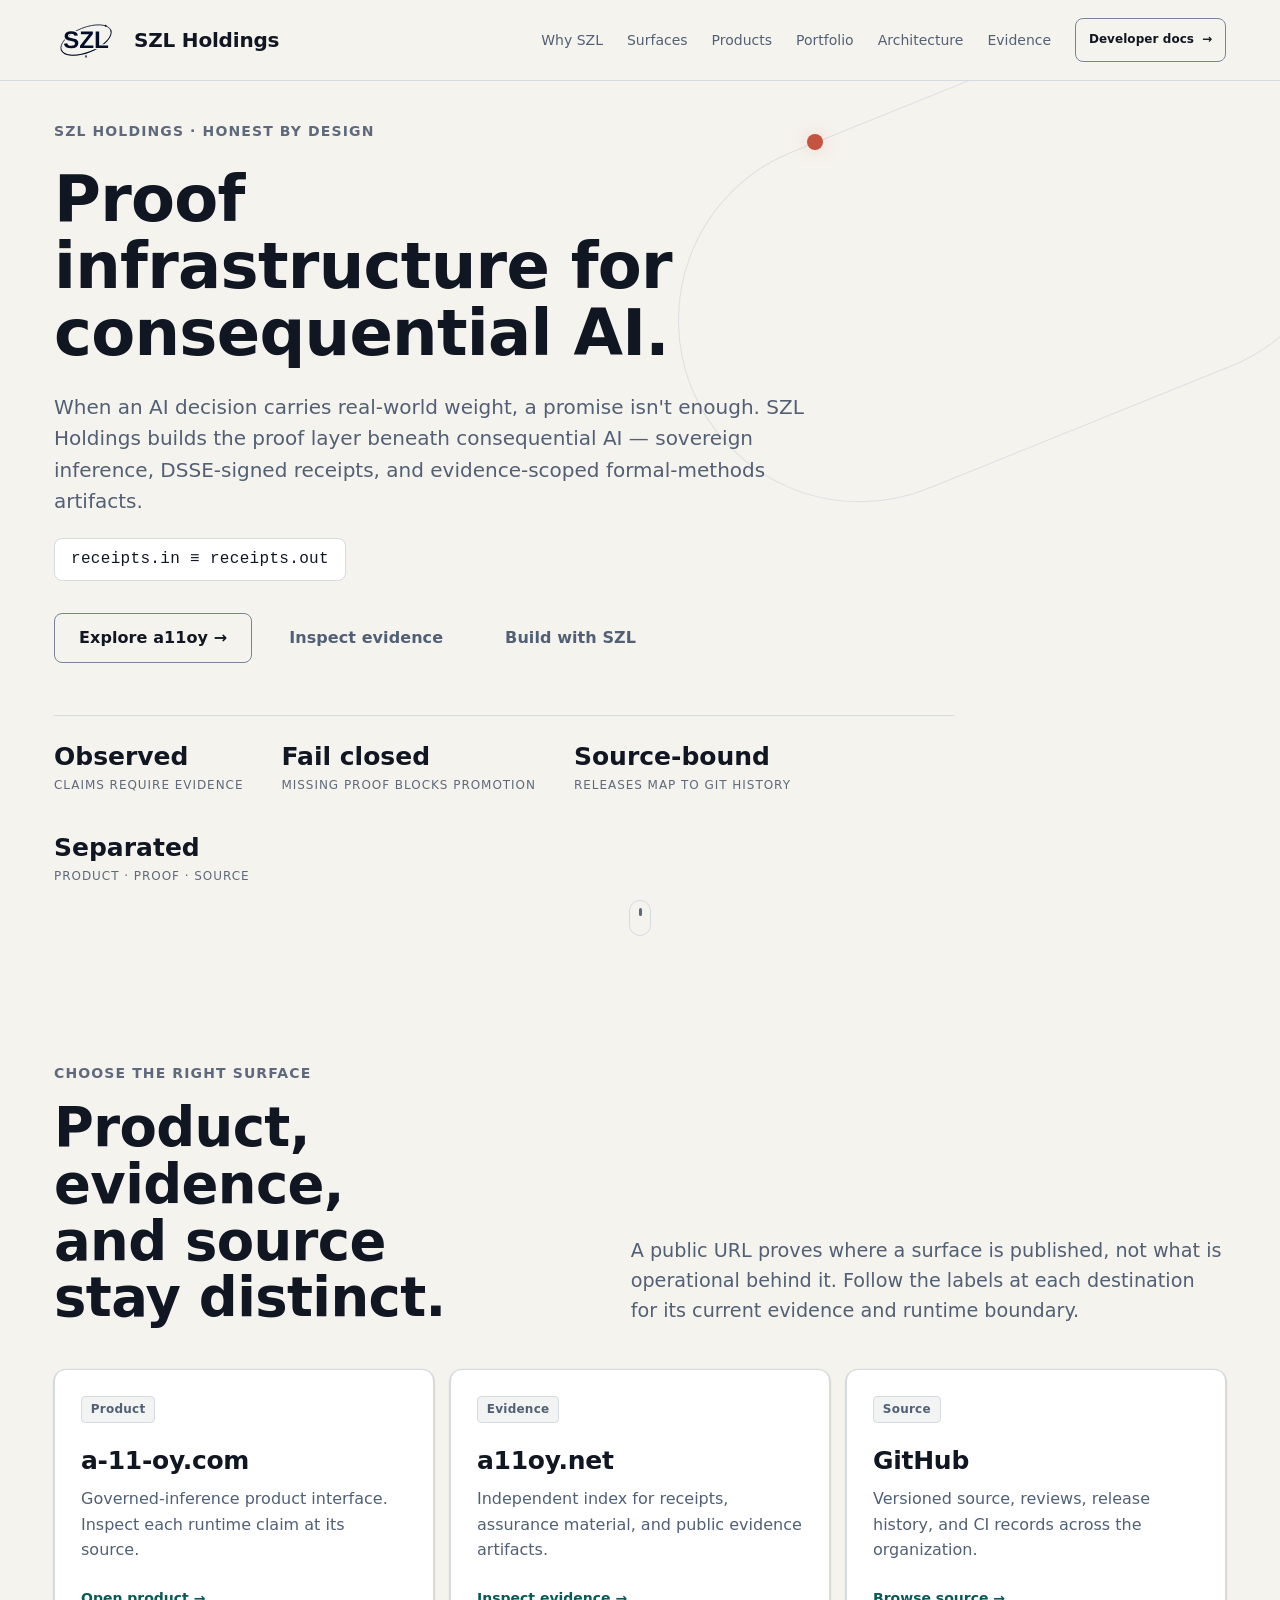
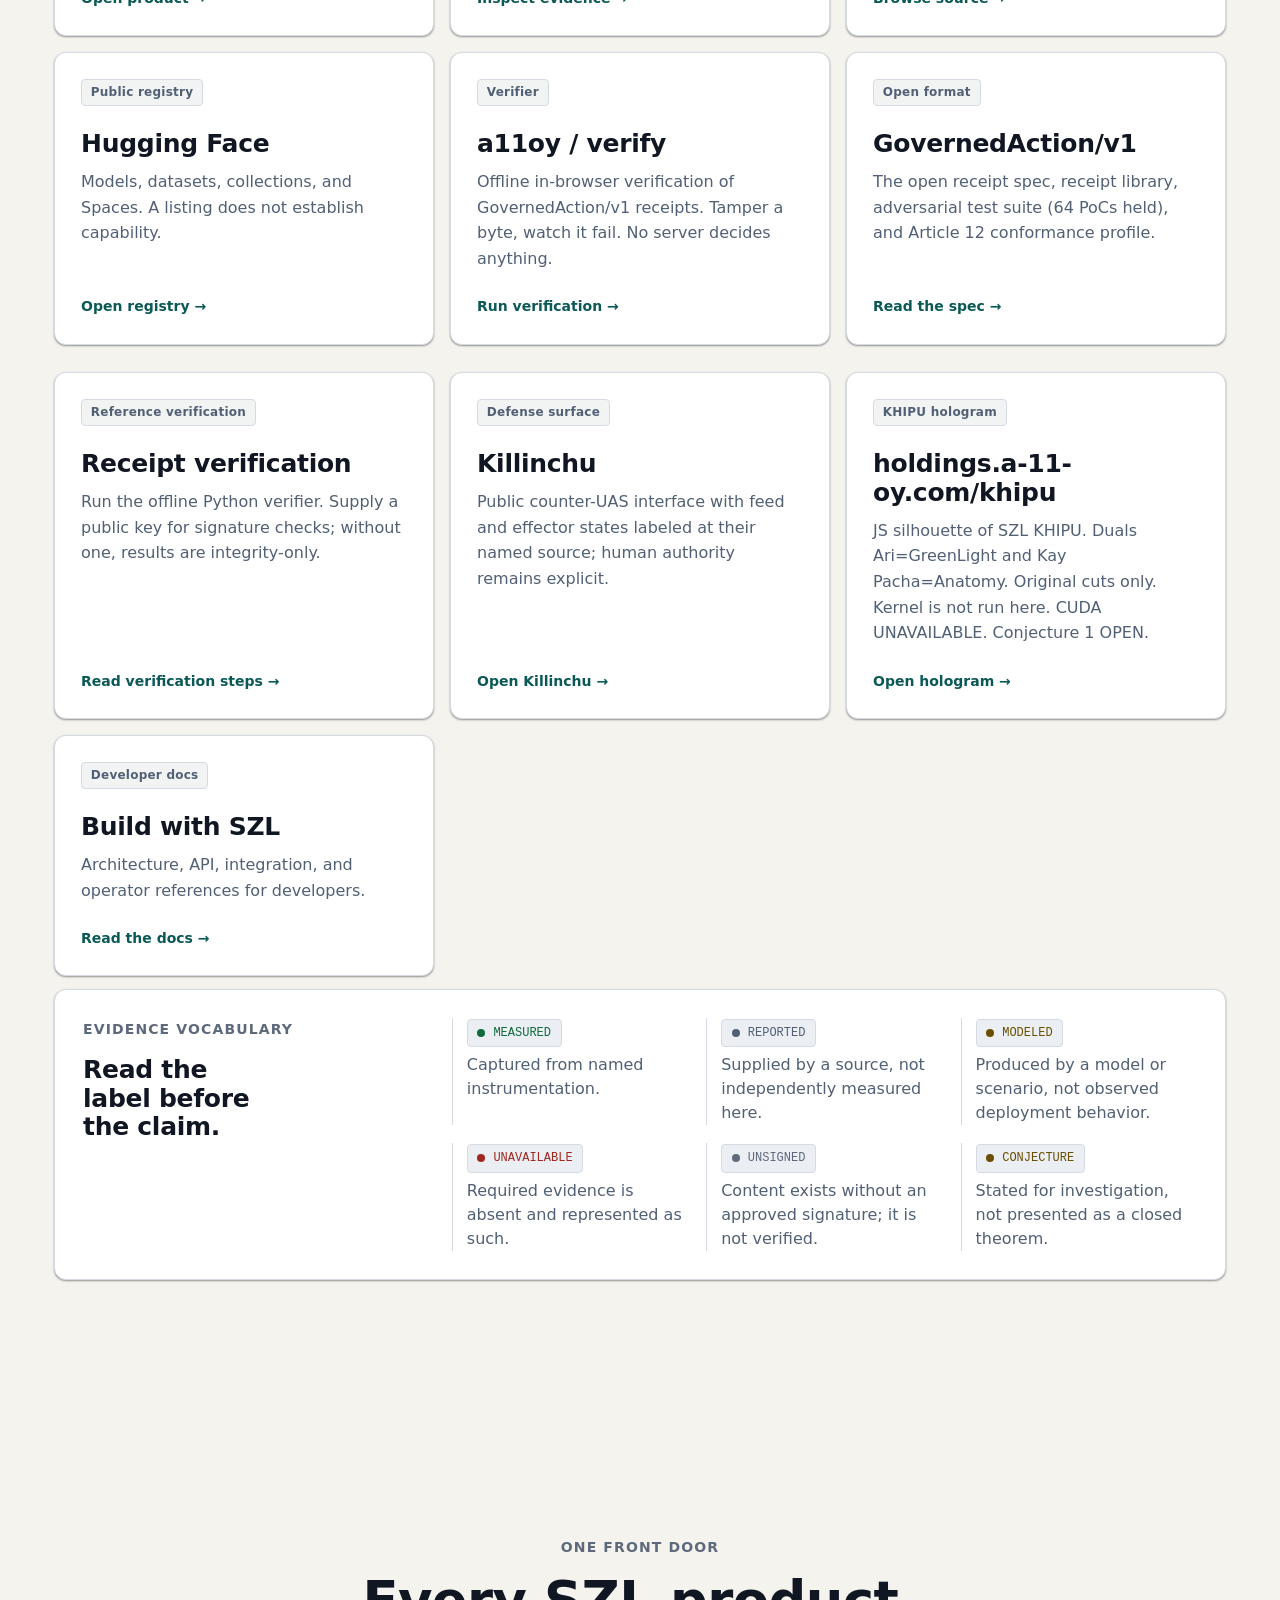
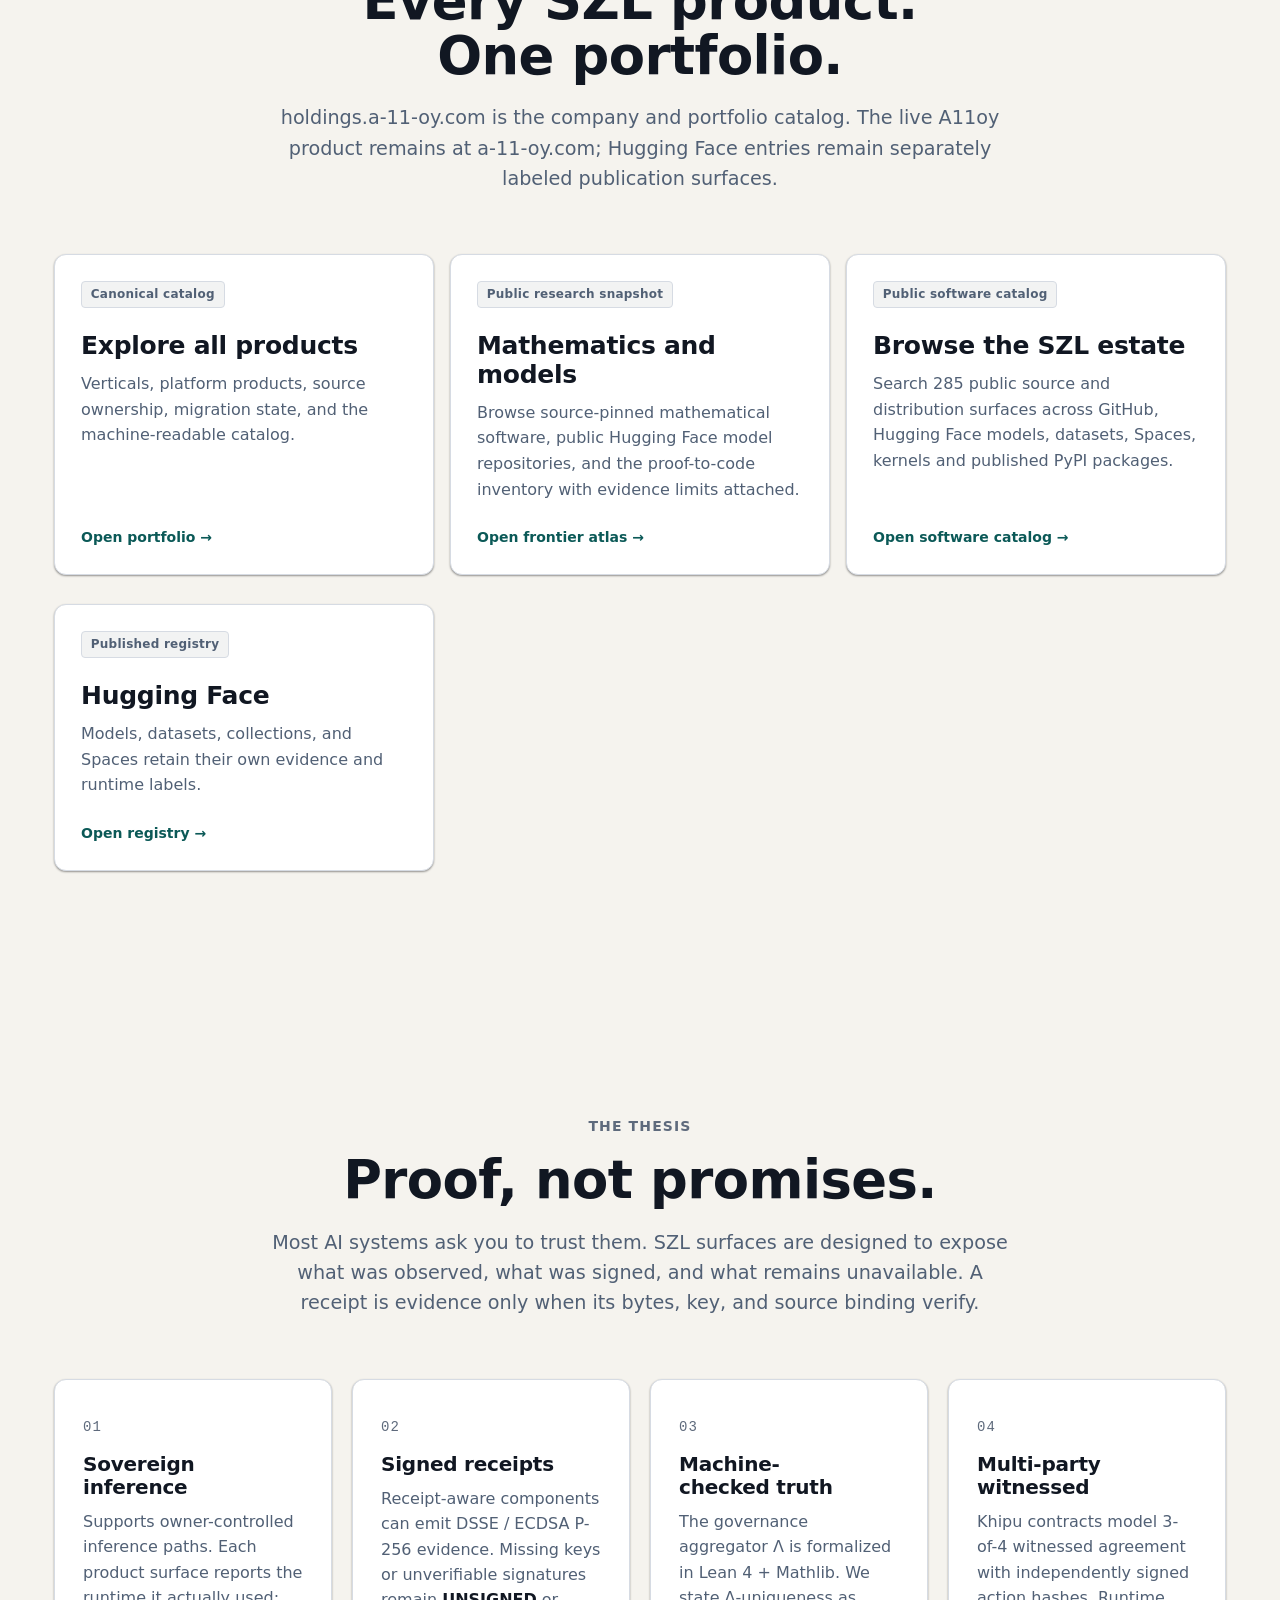
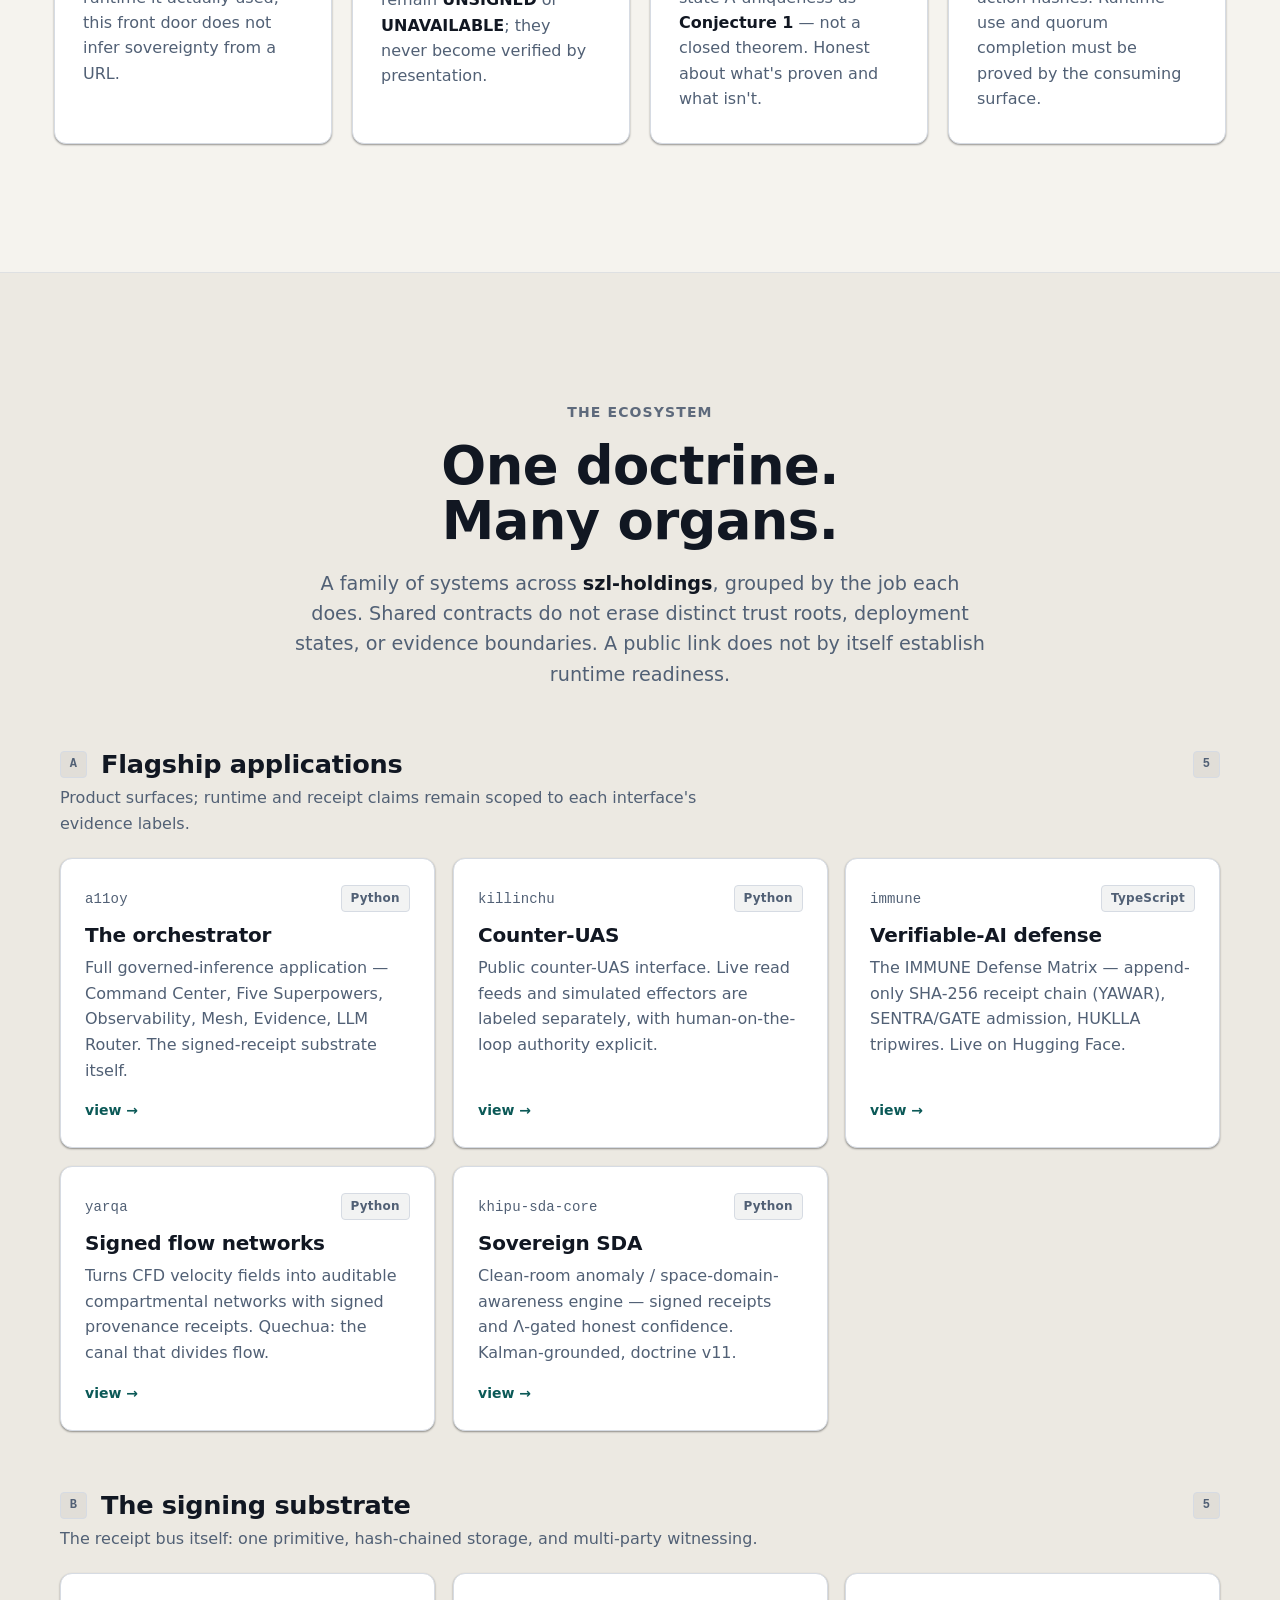
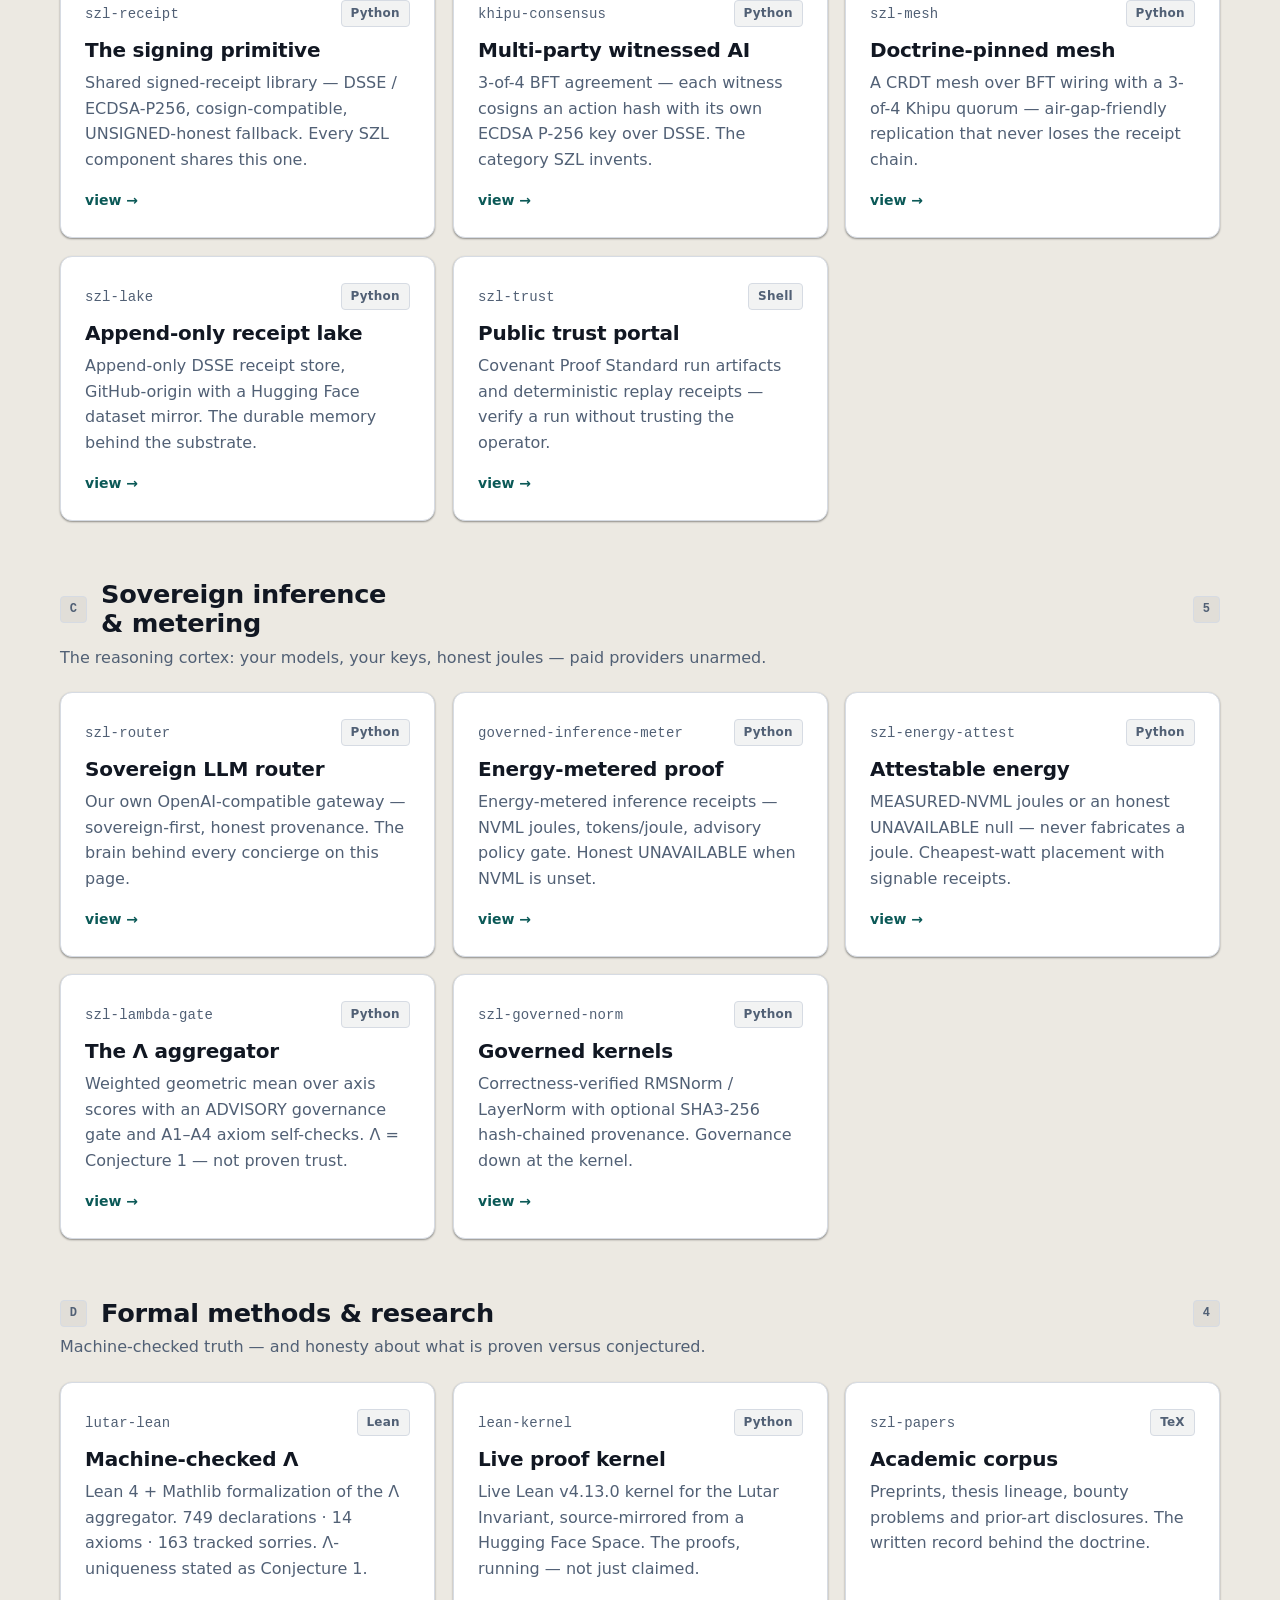
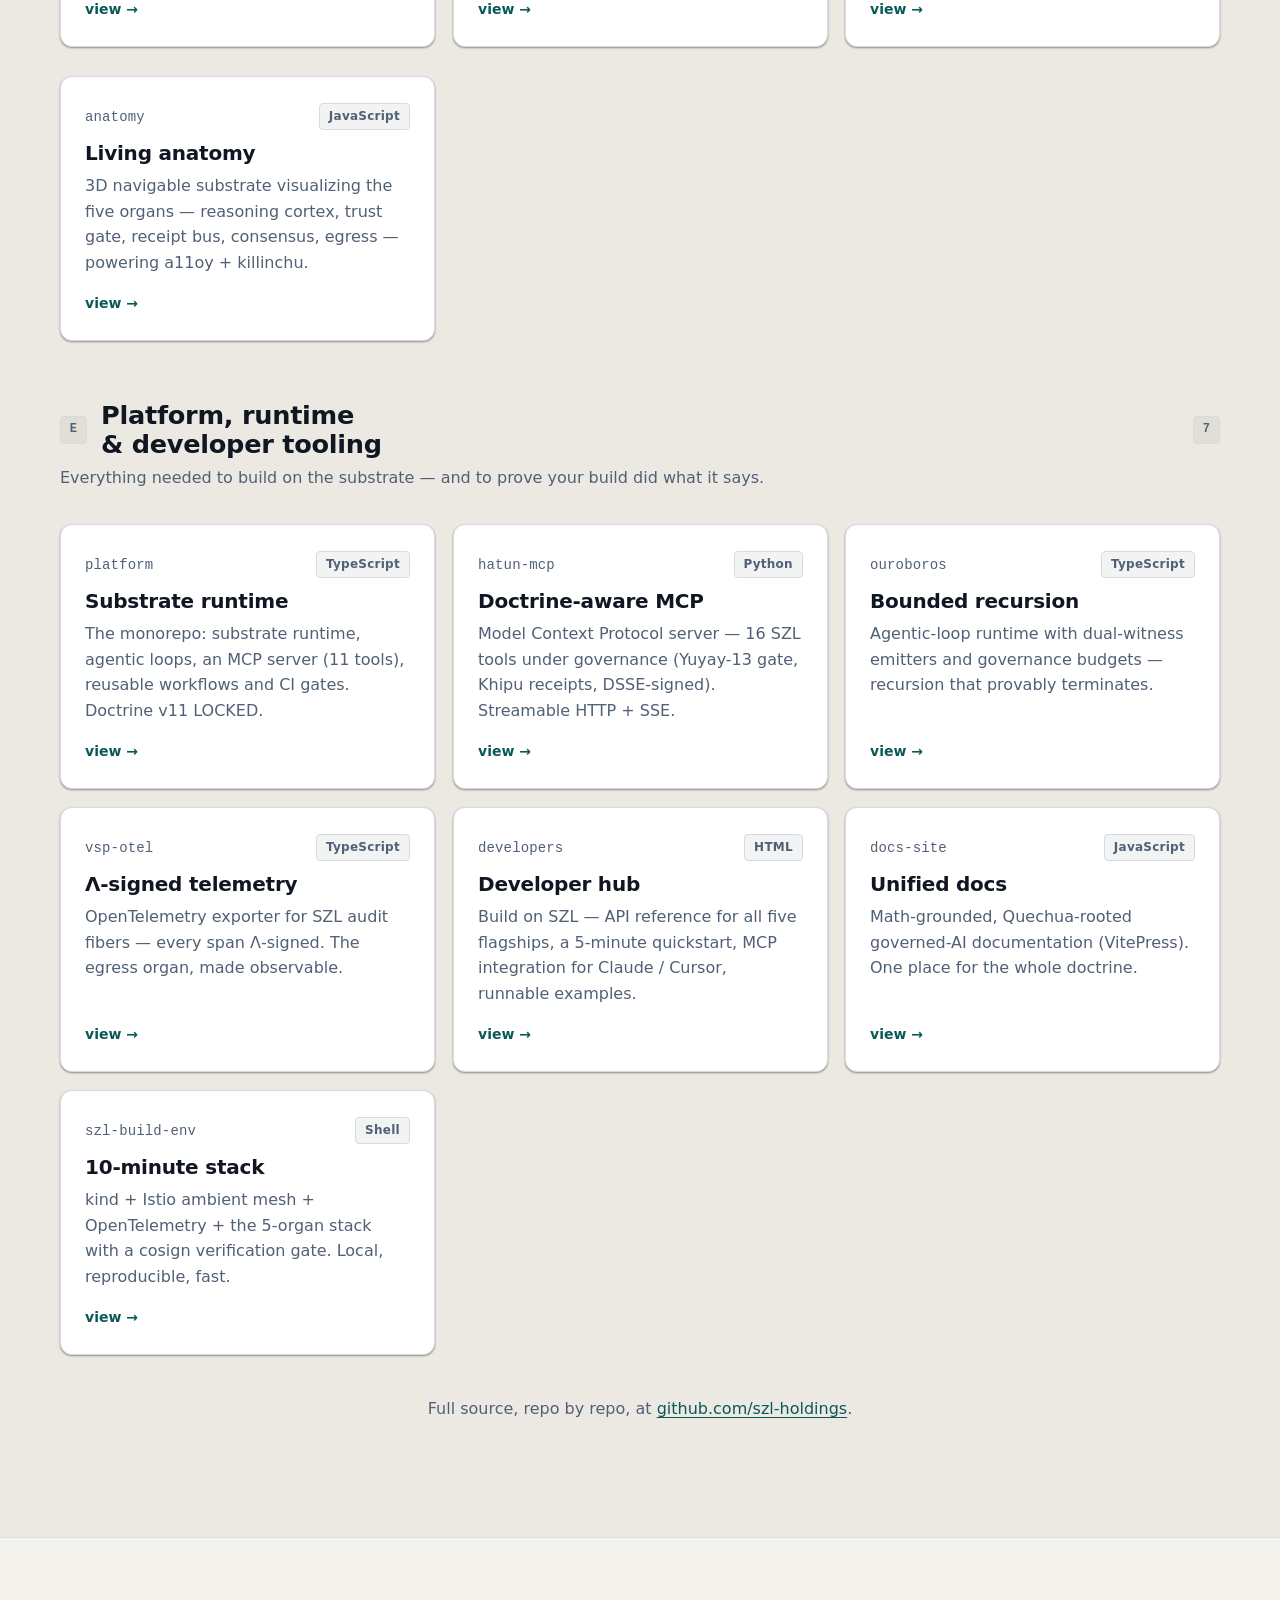
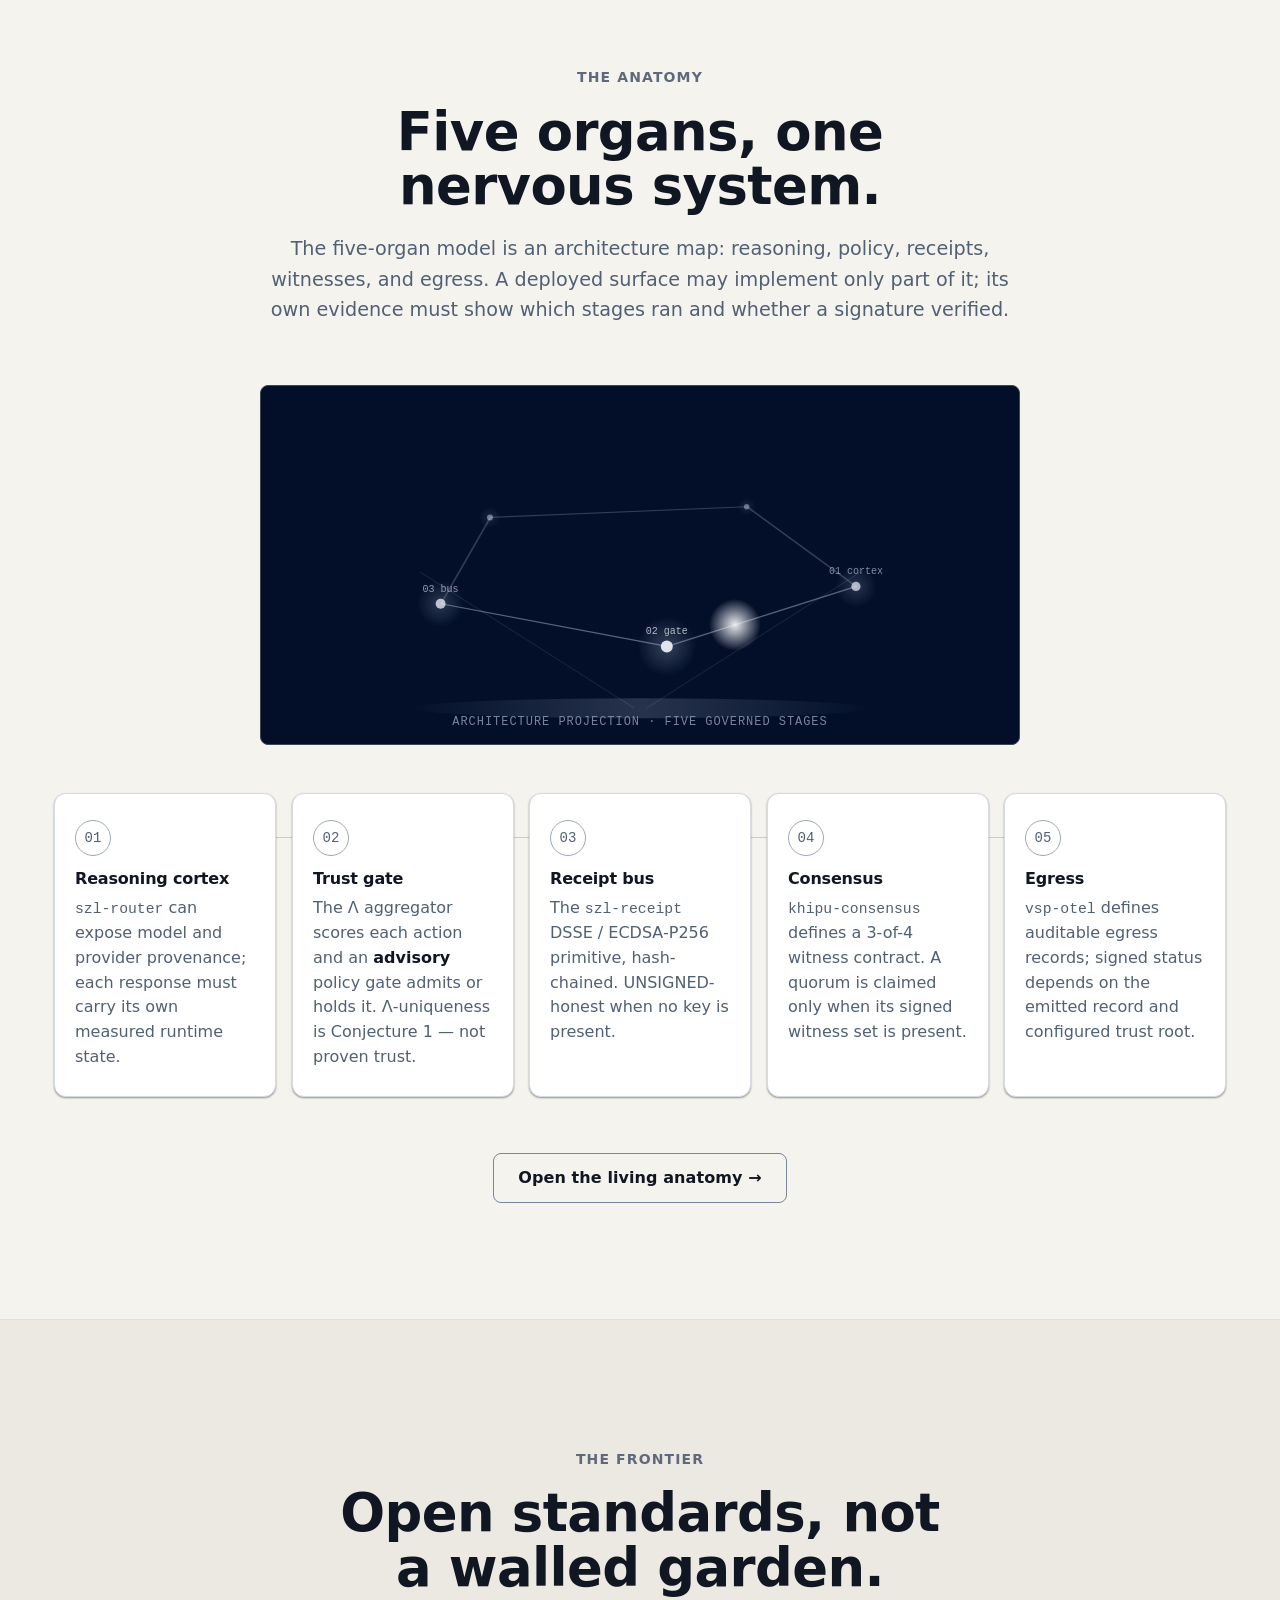
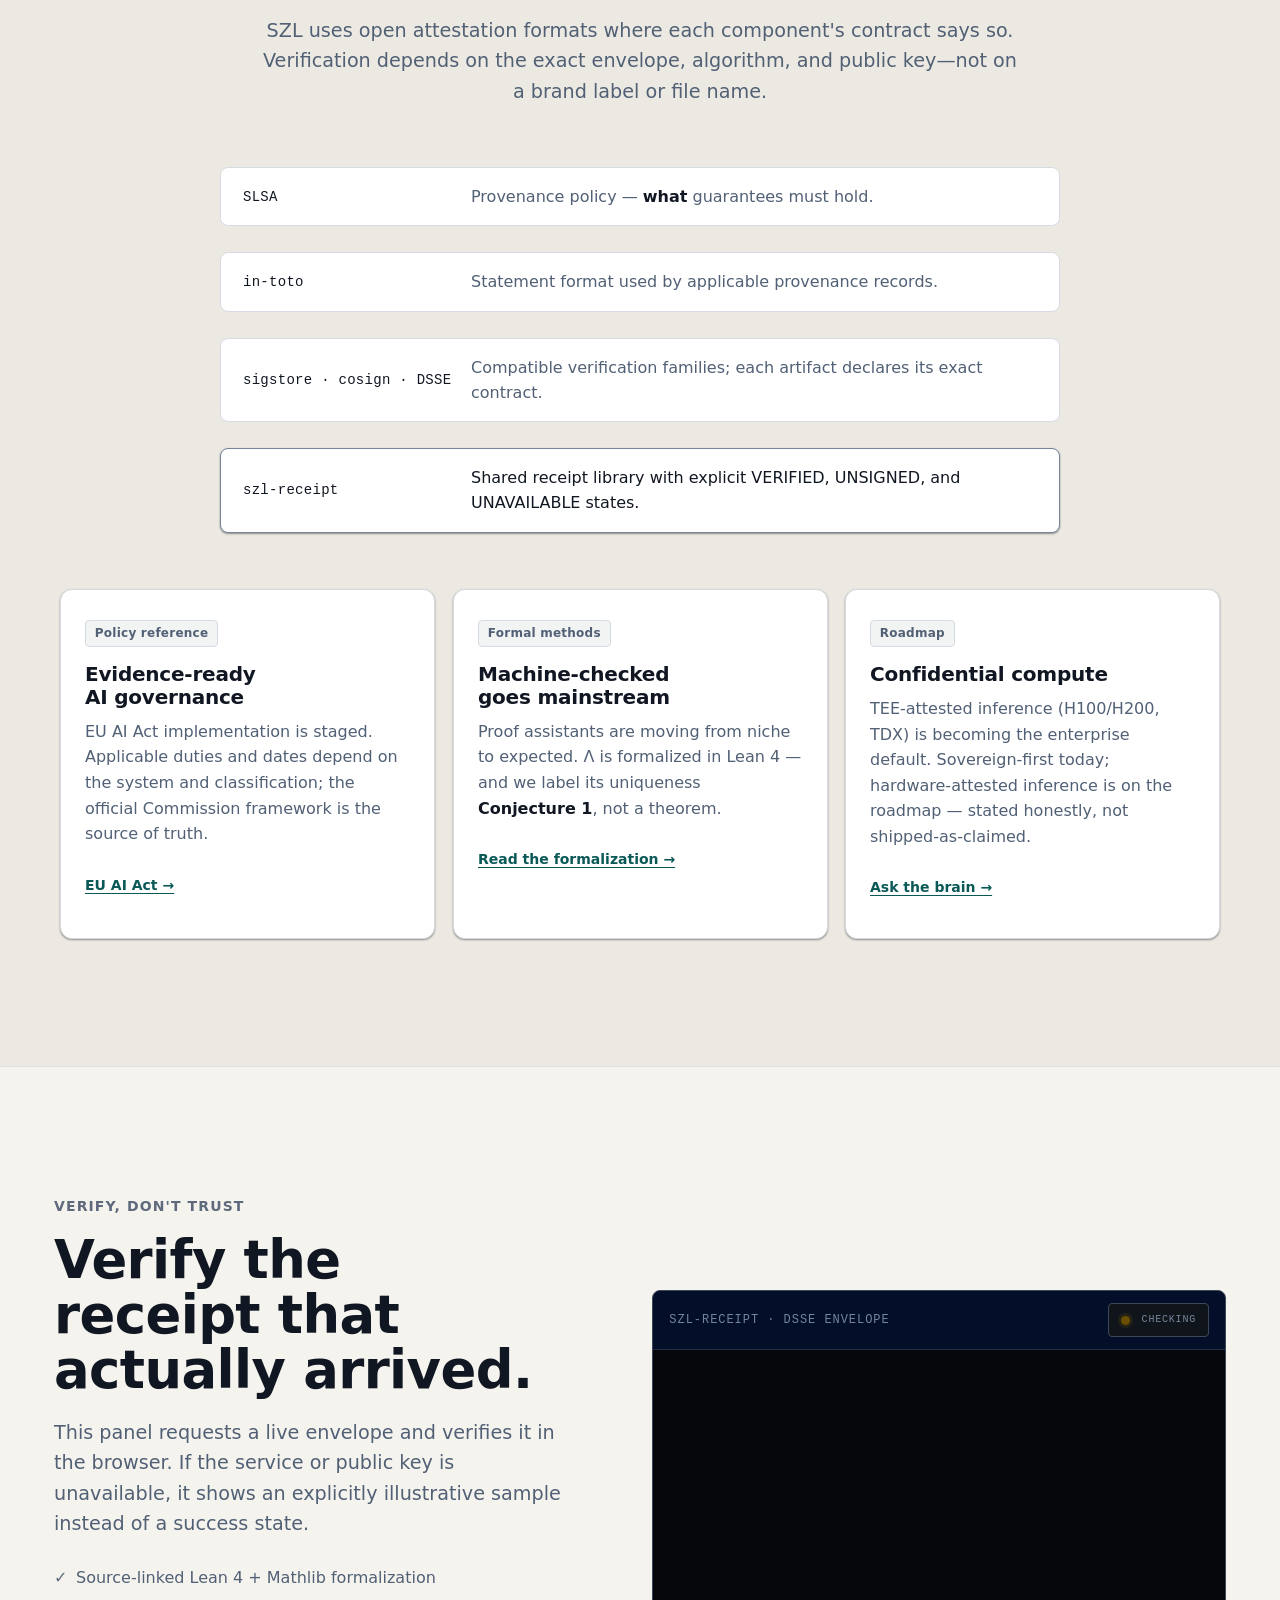
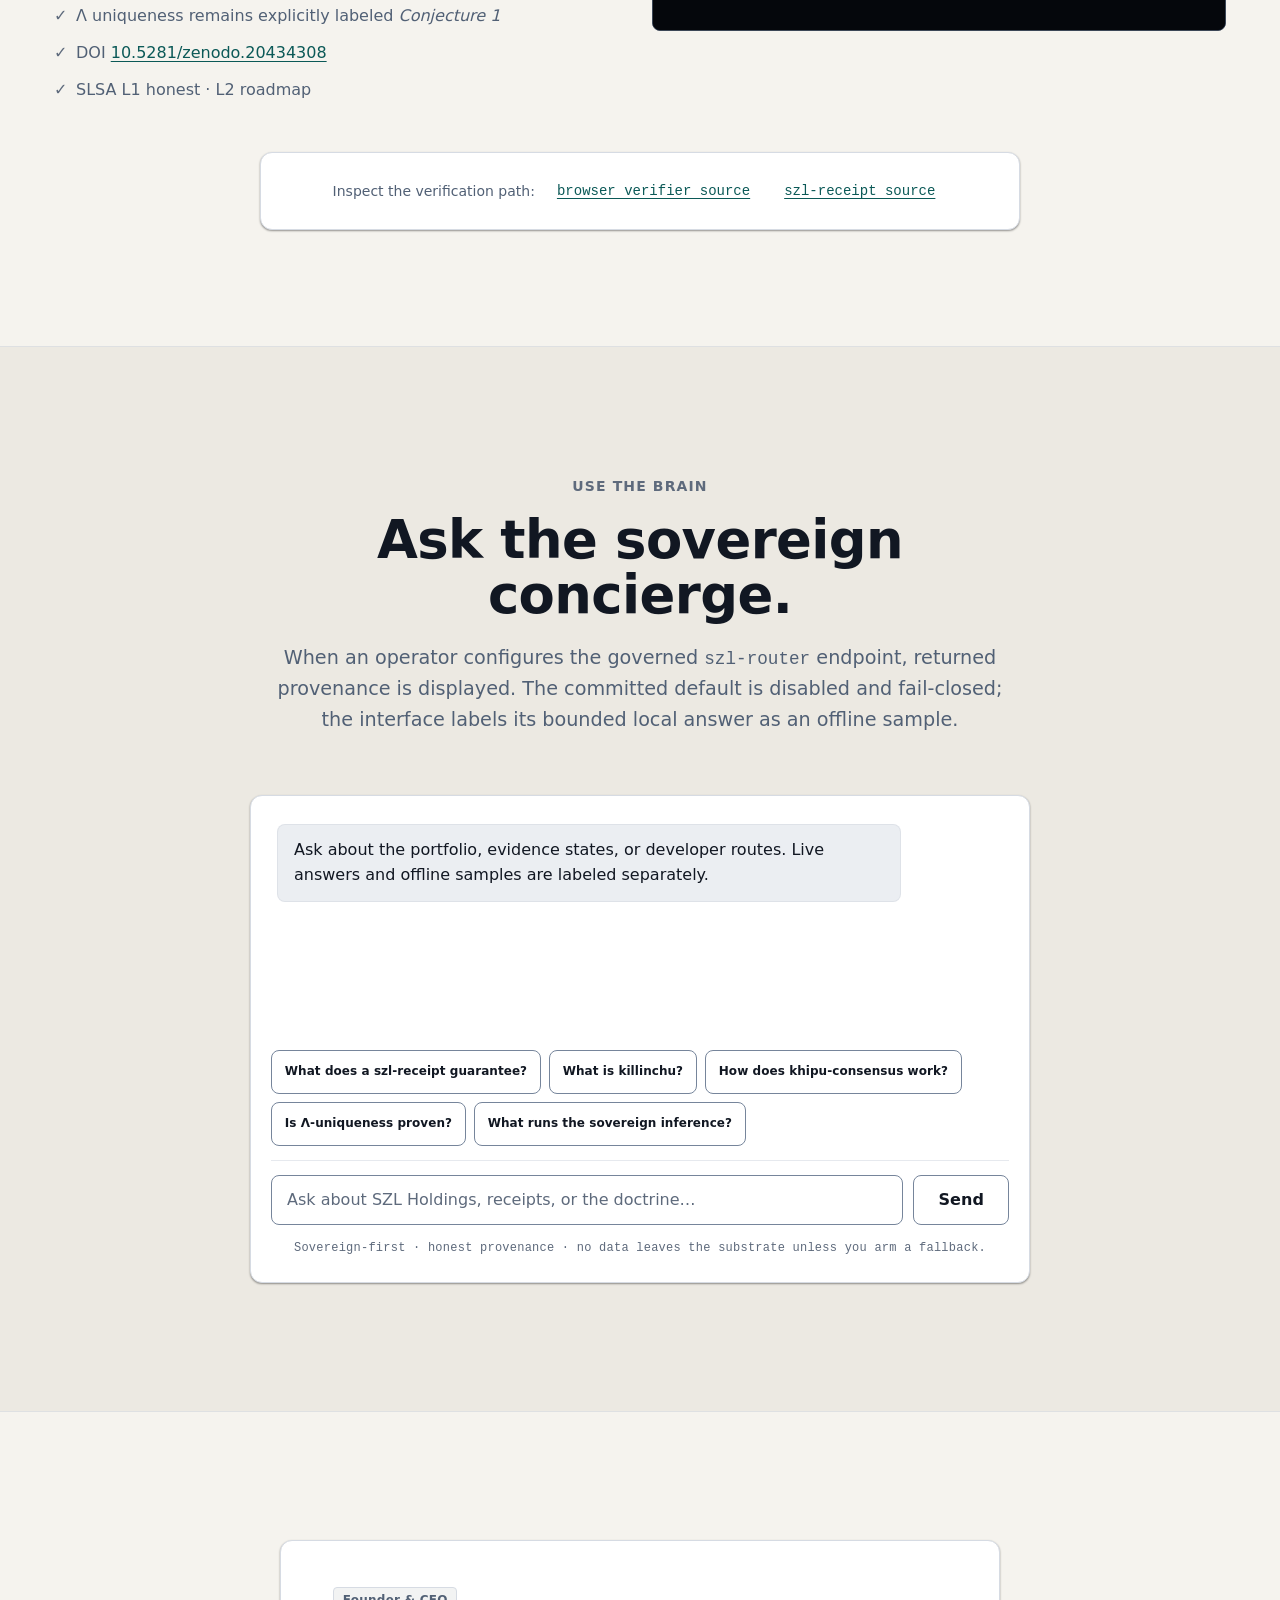
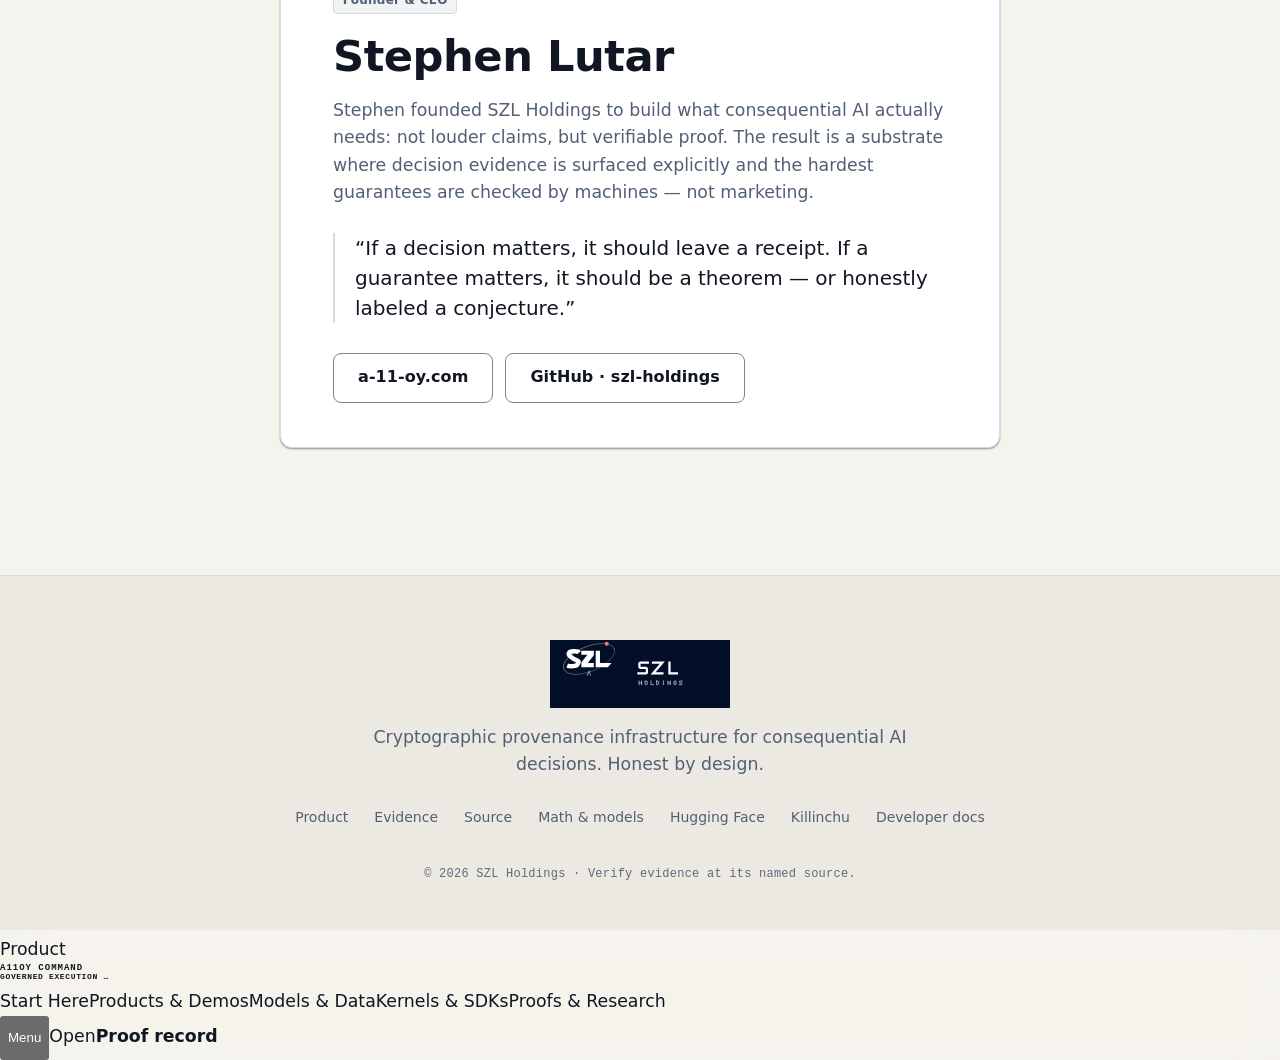
==== commit f9ff8f8e: "Refresh source-bound public estate atlas to 251 assets" ====
--- a/index.html
+++ b/index.html
@@ -214,7 +214,7 @@
       <div class="surface-grid" aria-label="Product portfolio entry points">
         <a class="surface-card card reveal" href="/products/"><span class="badge surface-label">Canonical catalog</span><strong>Explore all products</strong><span>Verticals, platform products, source ownership, migration state, and the machine-readable catalog.</span><b aria-hidden="true">Open portfolio &rarr;</b></a>
         <a class="surface-card card reveal" href="/frontier/"><span class="badge surface-label">Public research snapshot</span><strong>Mathematics and models</strong><span>Browse source-pinned mathematical software, public Hugging Face model repositories, and the proof-to-code inventory with evidence limits attached.</span><b aria-hidden="true">Open frontier atlas &rarr;</b></a>
-        <a class="surface-card card reveal" href="/estate/"><span class="badge surface-label">Public software catalog</span><strong>Browse the SZL estate</strong><span>Search 282 public source and distribution surfaces across GitHub, Hugging Face models, datasets, Spaces, kernels and published PyPI packages.</span><b aria-hidden="true">Open software catalog &rarr;</b></a>
+        <a class="surface-card card reveal" href="/estate/"><span class="badge surface-label">Public software catalog</span><strong>Browse the SZL estate</strong><span>Search 285 public source and distribution surfaces across GitHub, Hugging Face models, datasets, Spaces, kernels and published PyPI packages.</span><b aria-hidden="true">Open software catalog &rarr;</b></a>
         <a class="surface-card card reveal" href="https://huggingface.co/SZLHOLDINGS" target="_blank" rel="noopener"><span class="badge surface-label">Published registry</span><strong>Hugging Face</strong><span>Models, datasets, collections, and Spaces retain their own evidence and runtime labels.</span><b aria-hidden="true">Open registry &rarr;</b></a>
       </div>
     </section>
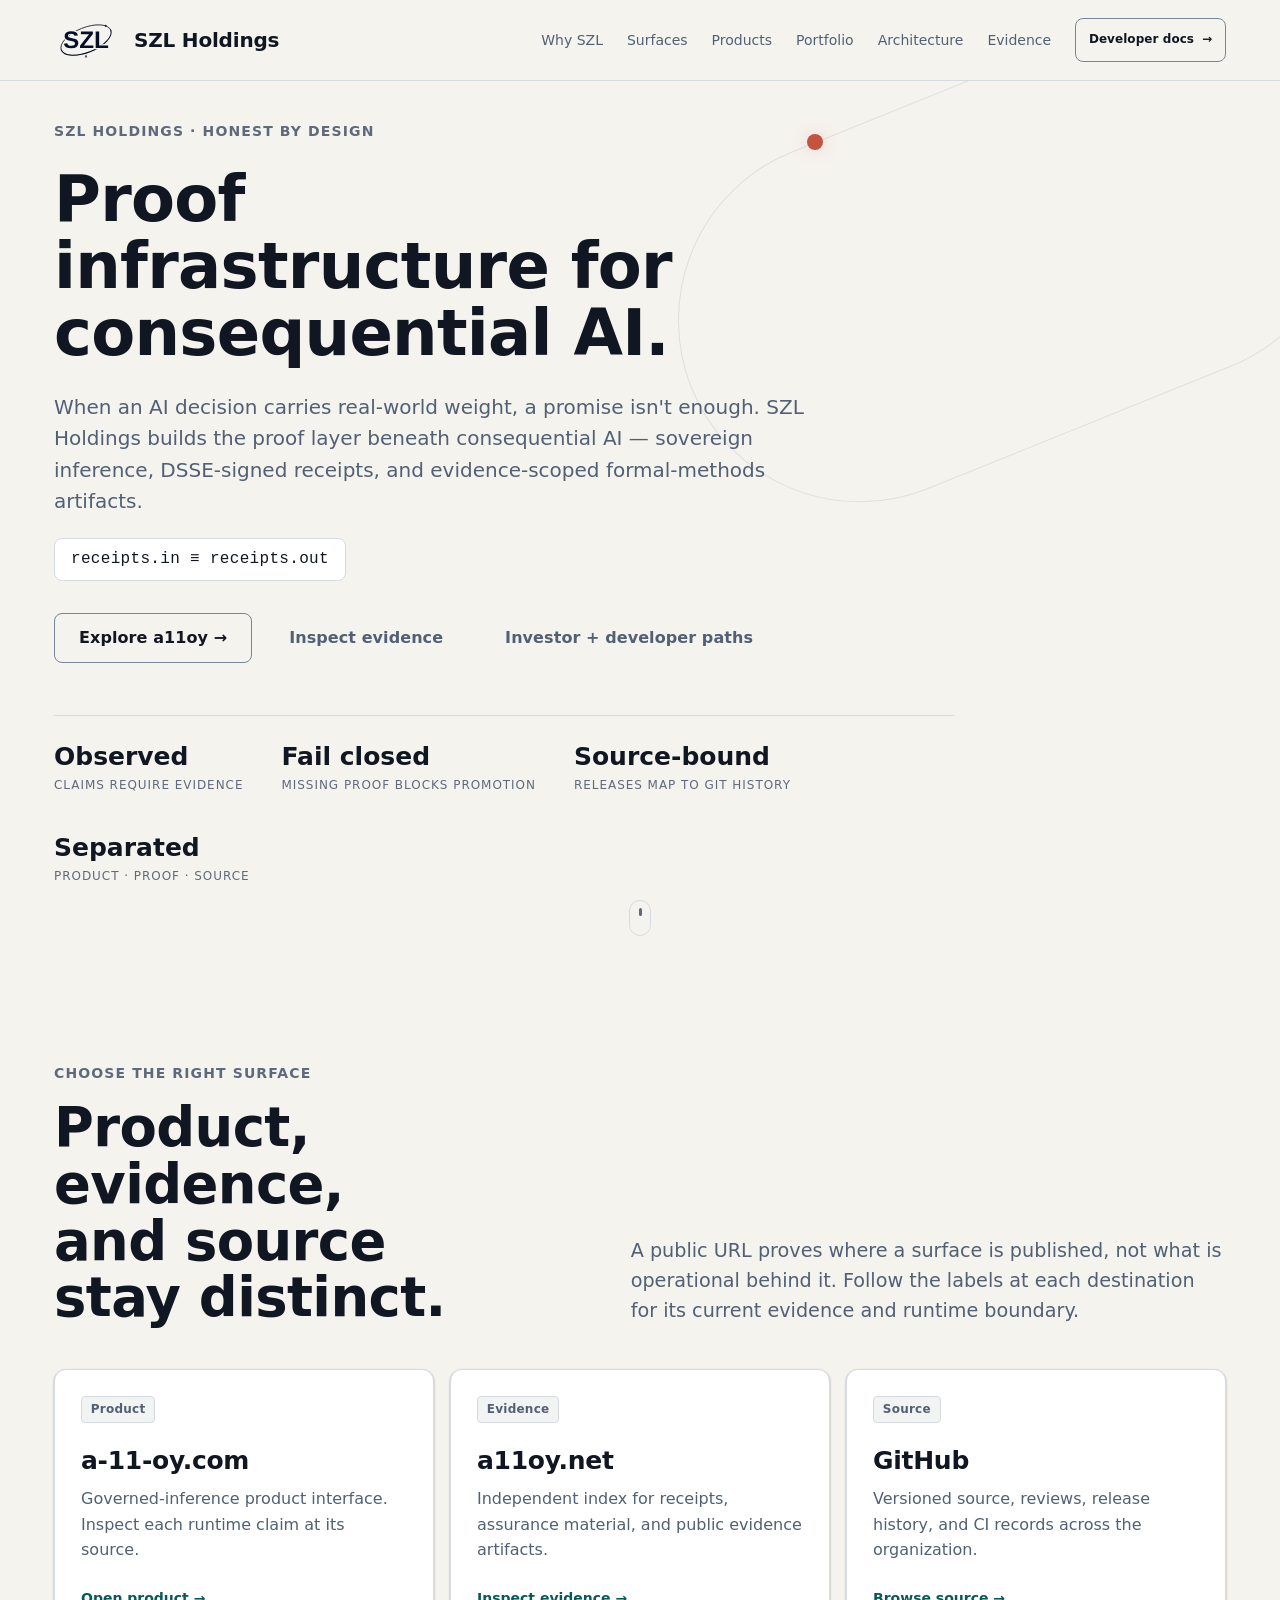
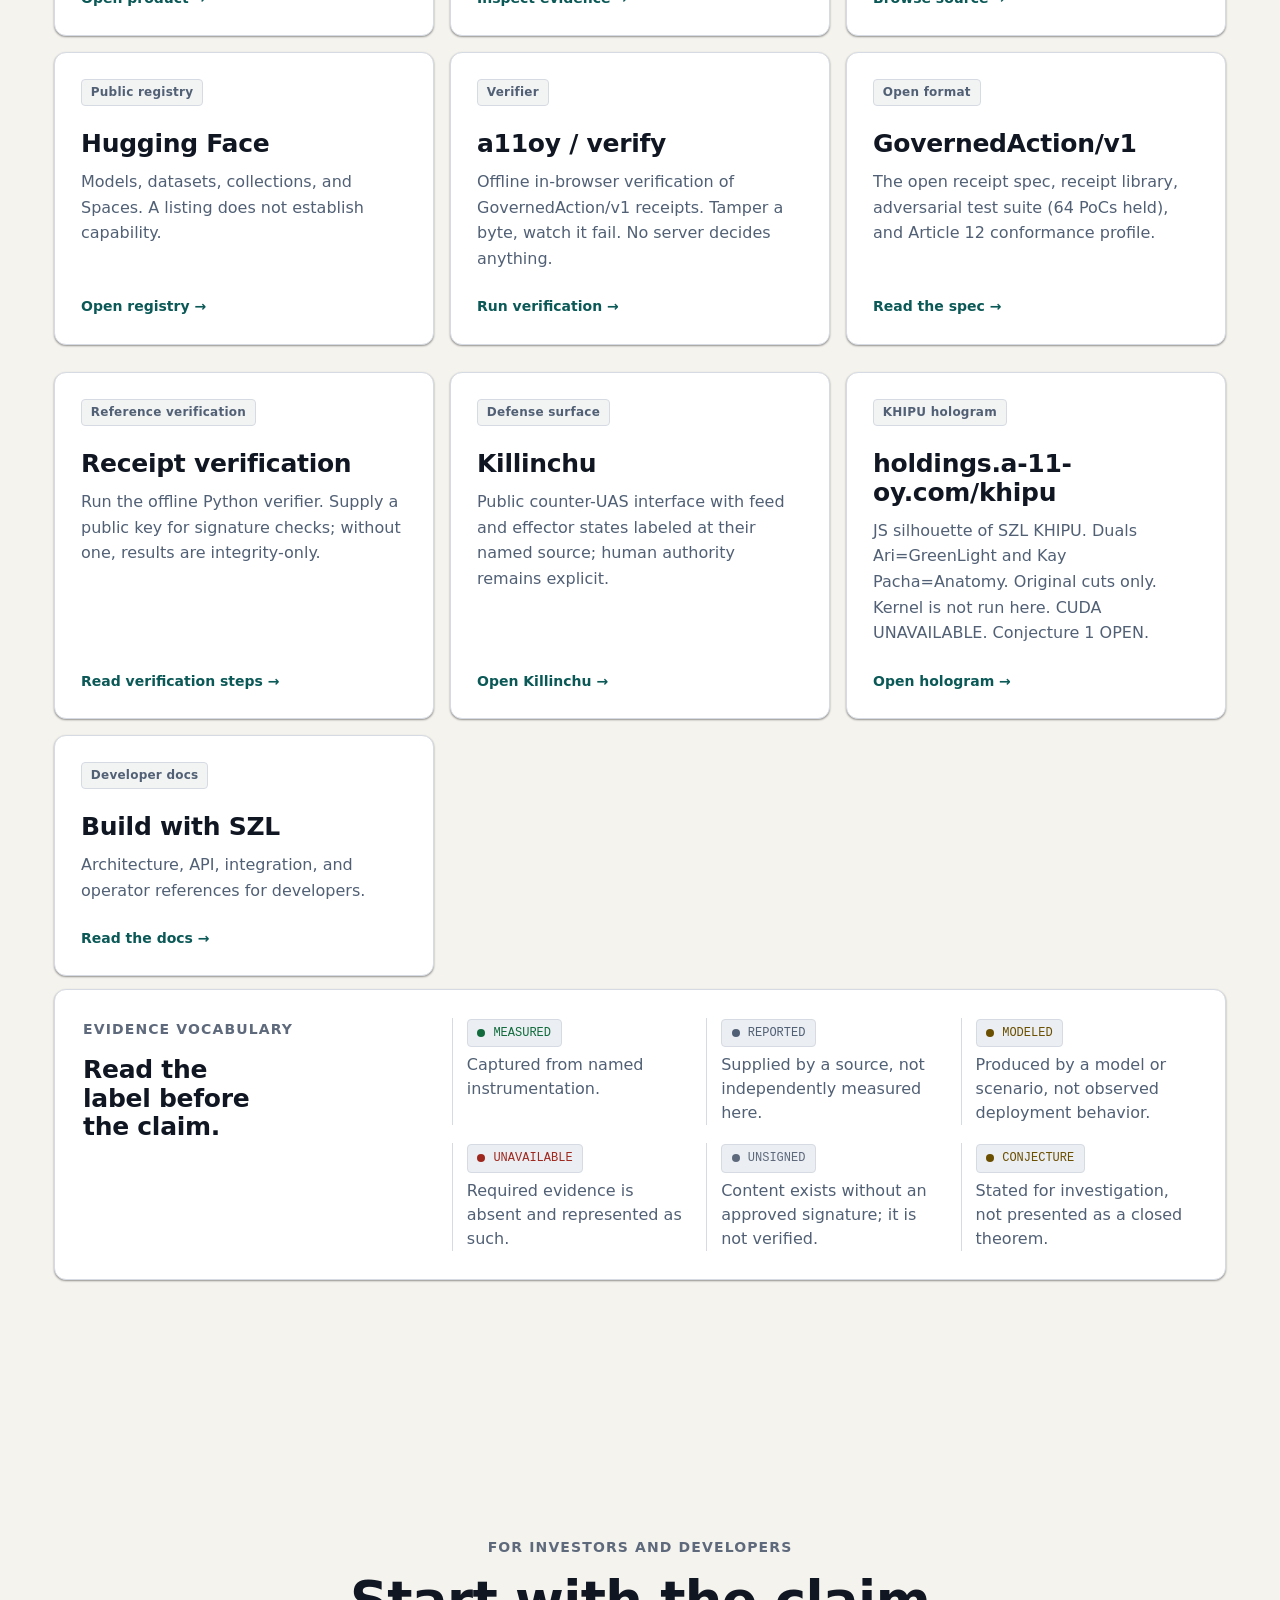
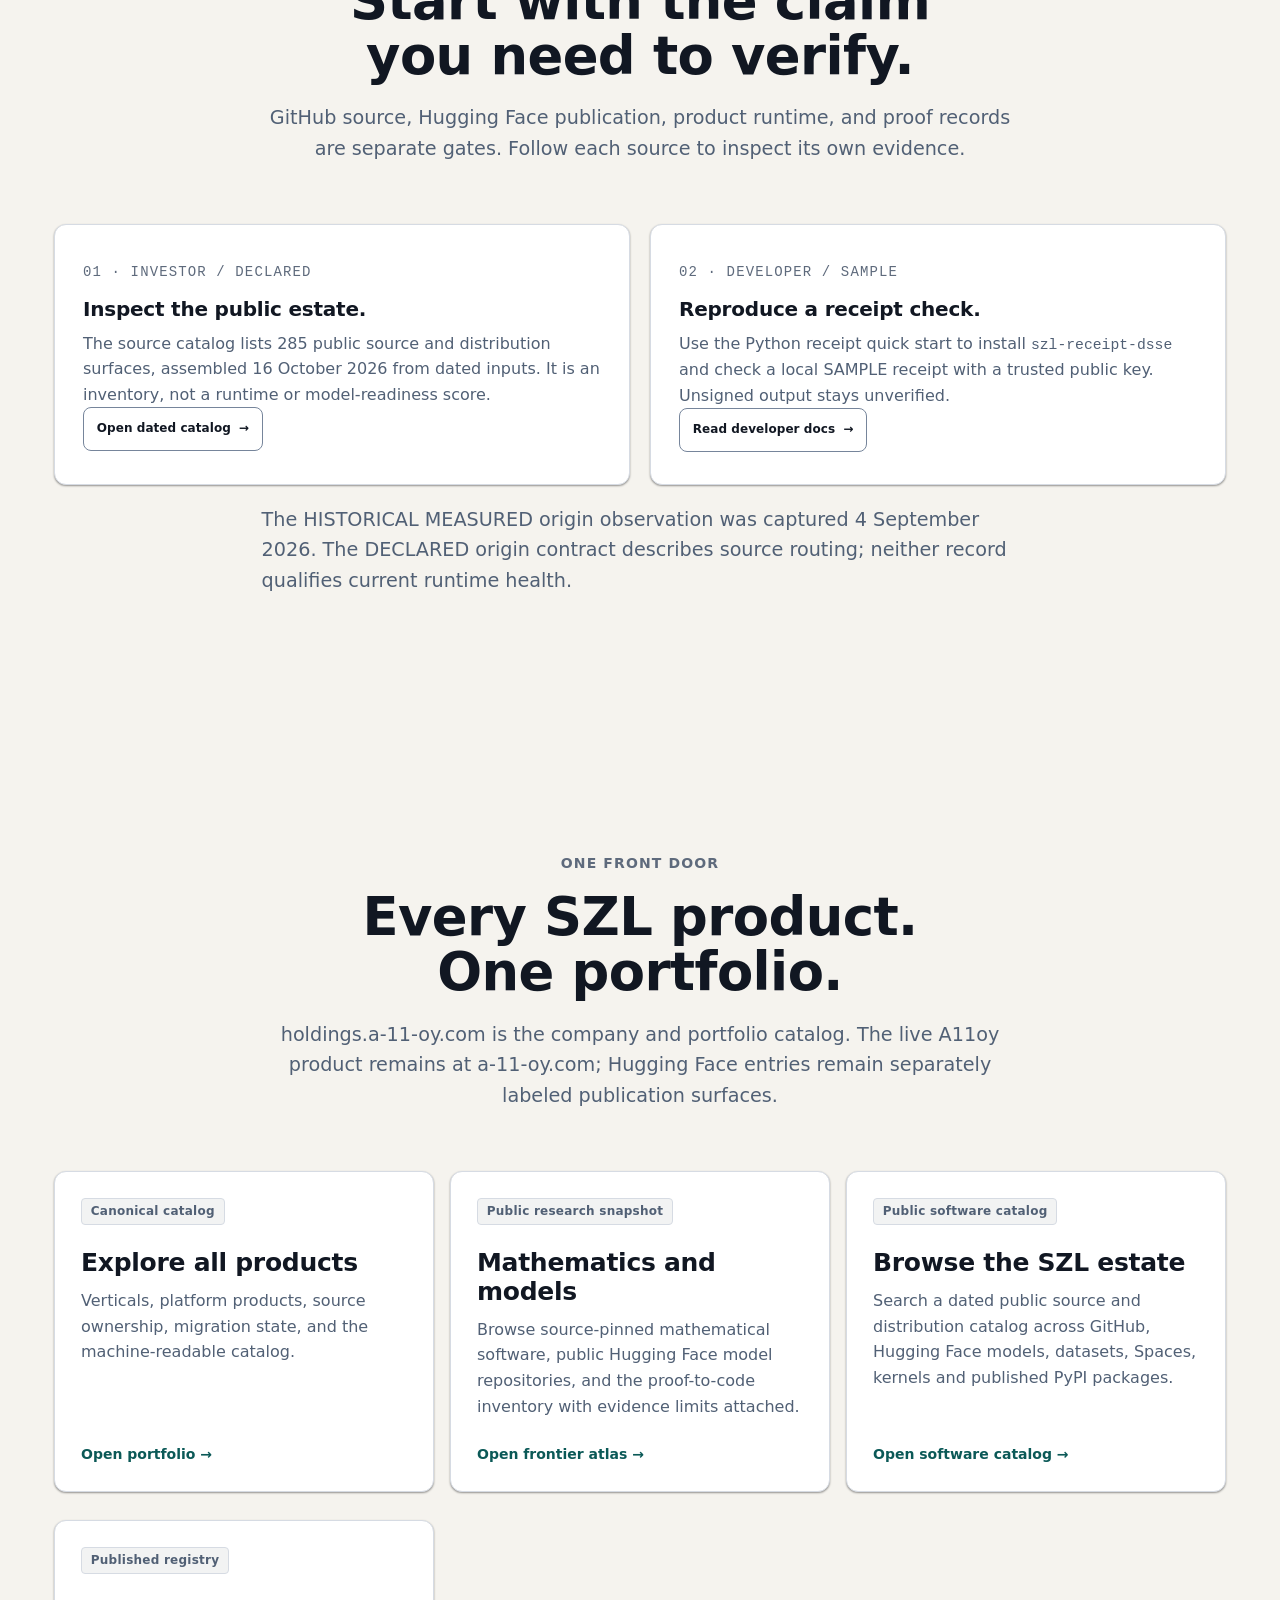
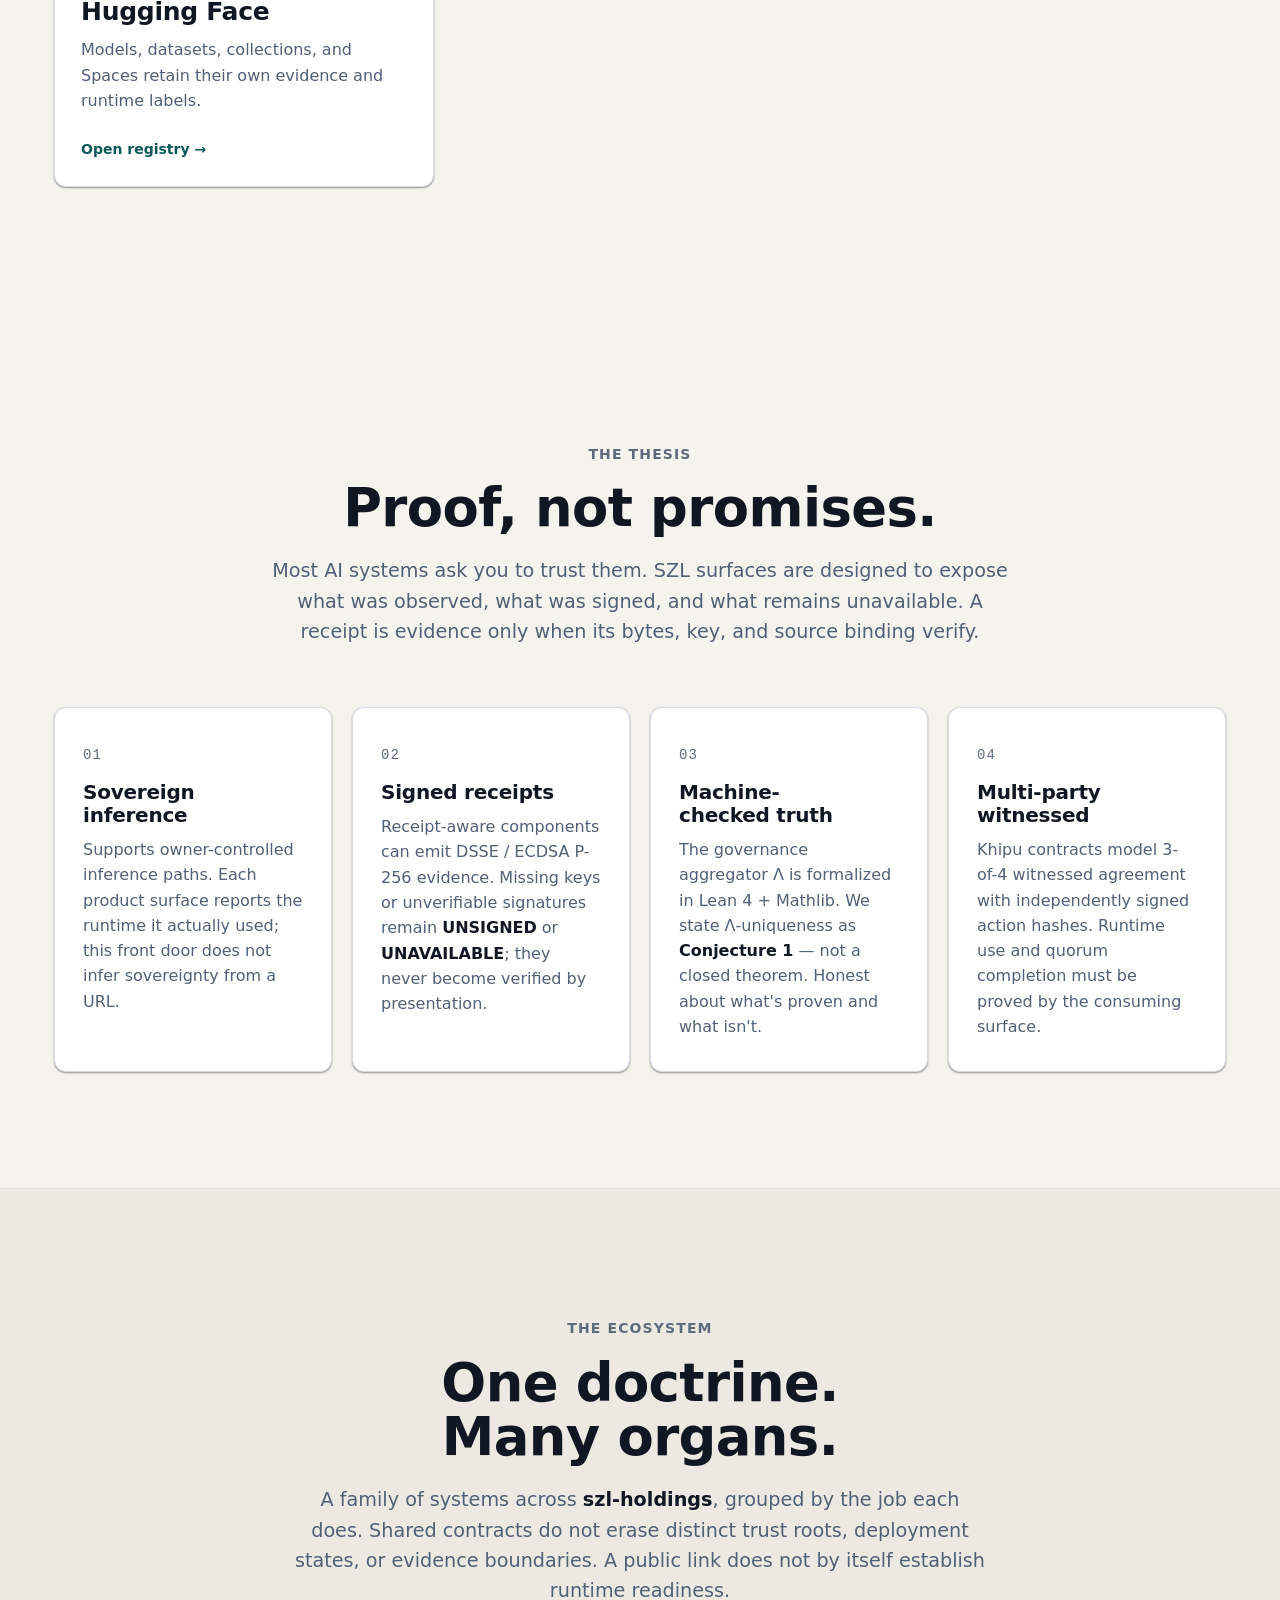
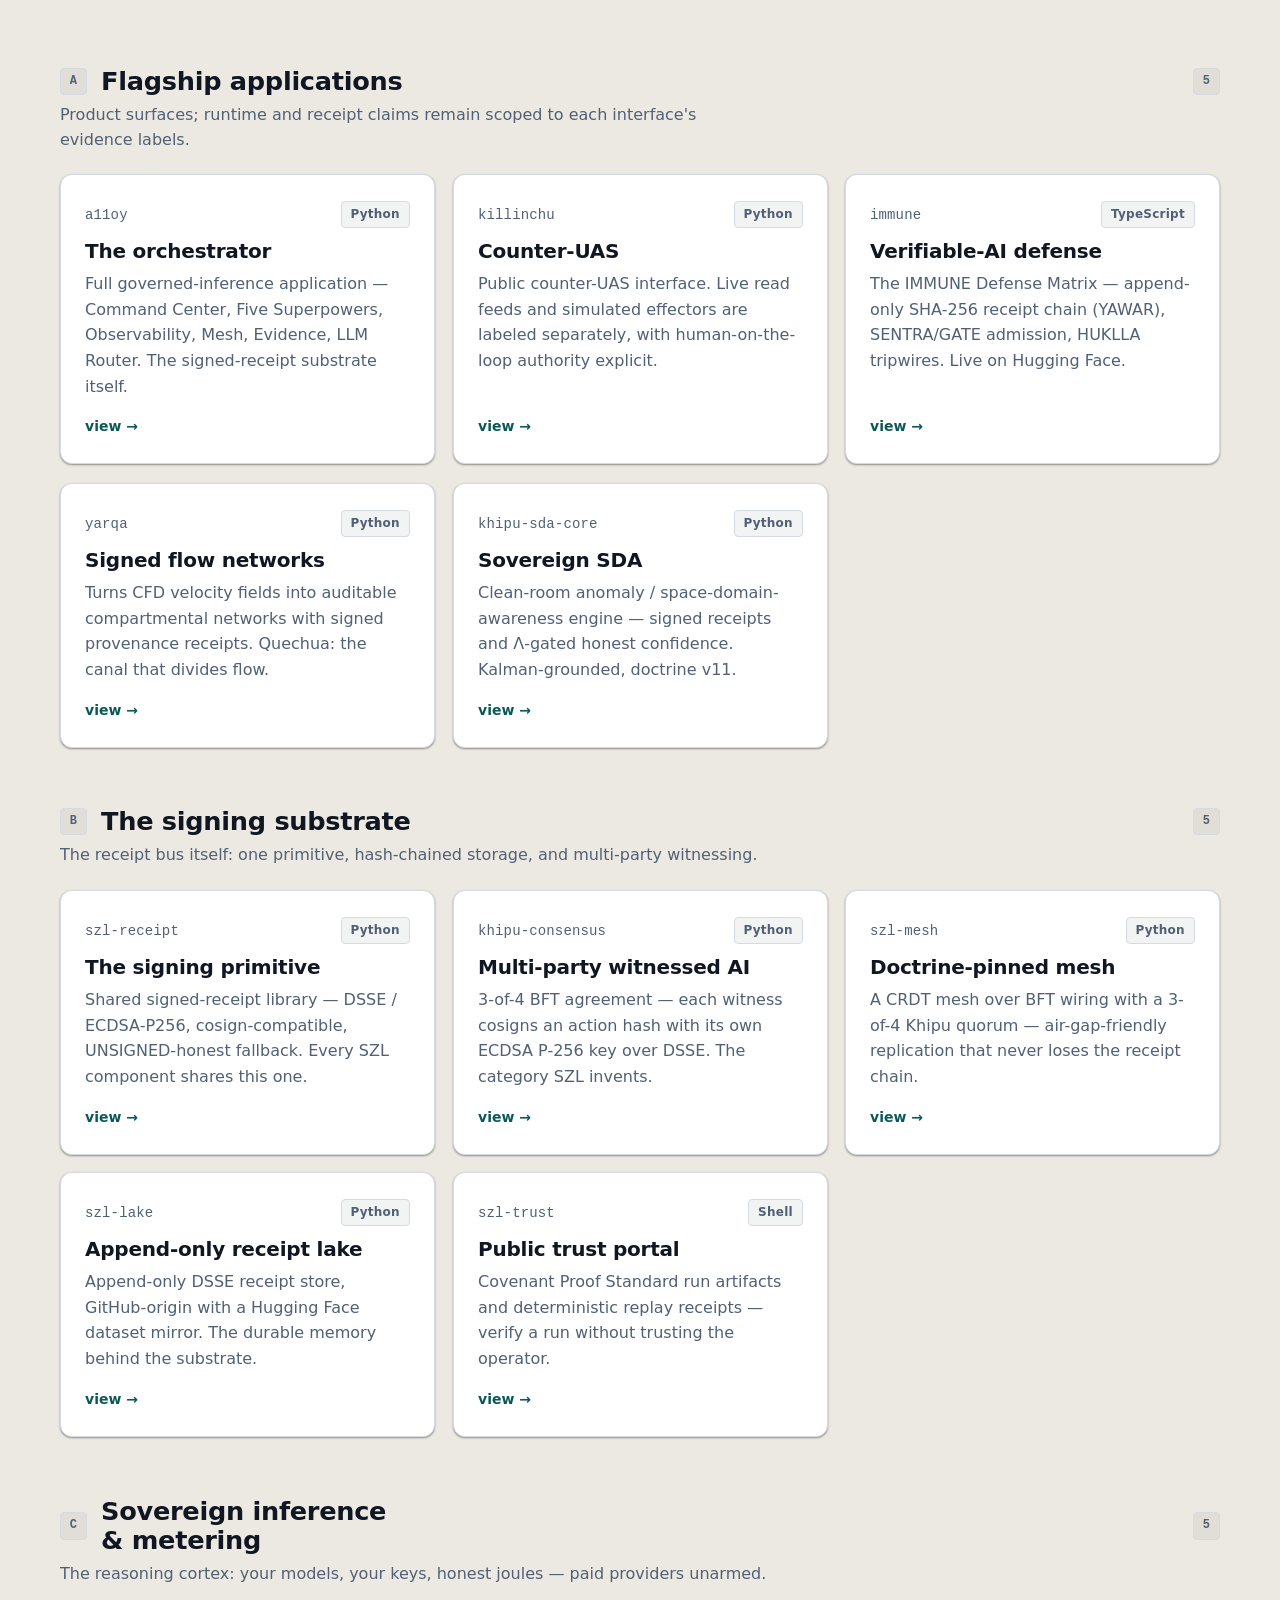
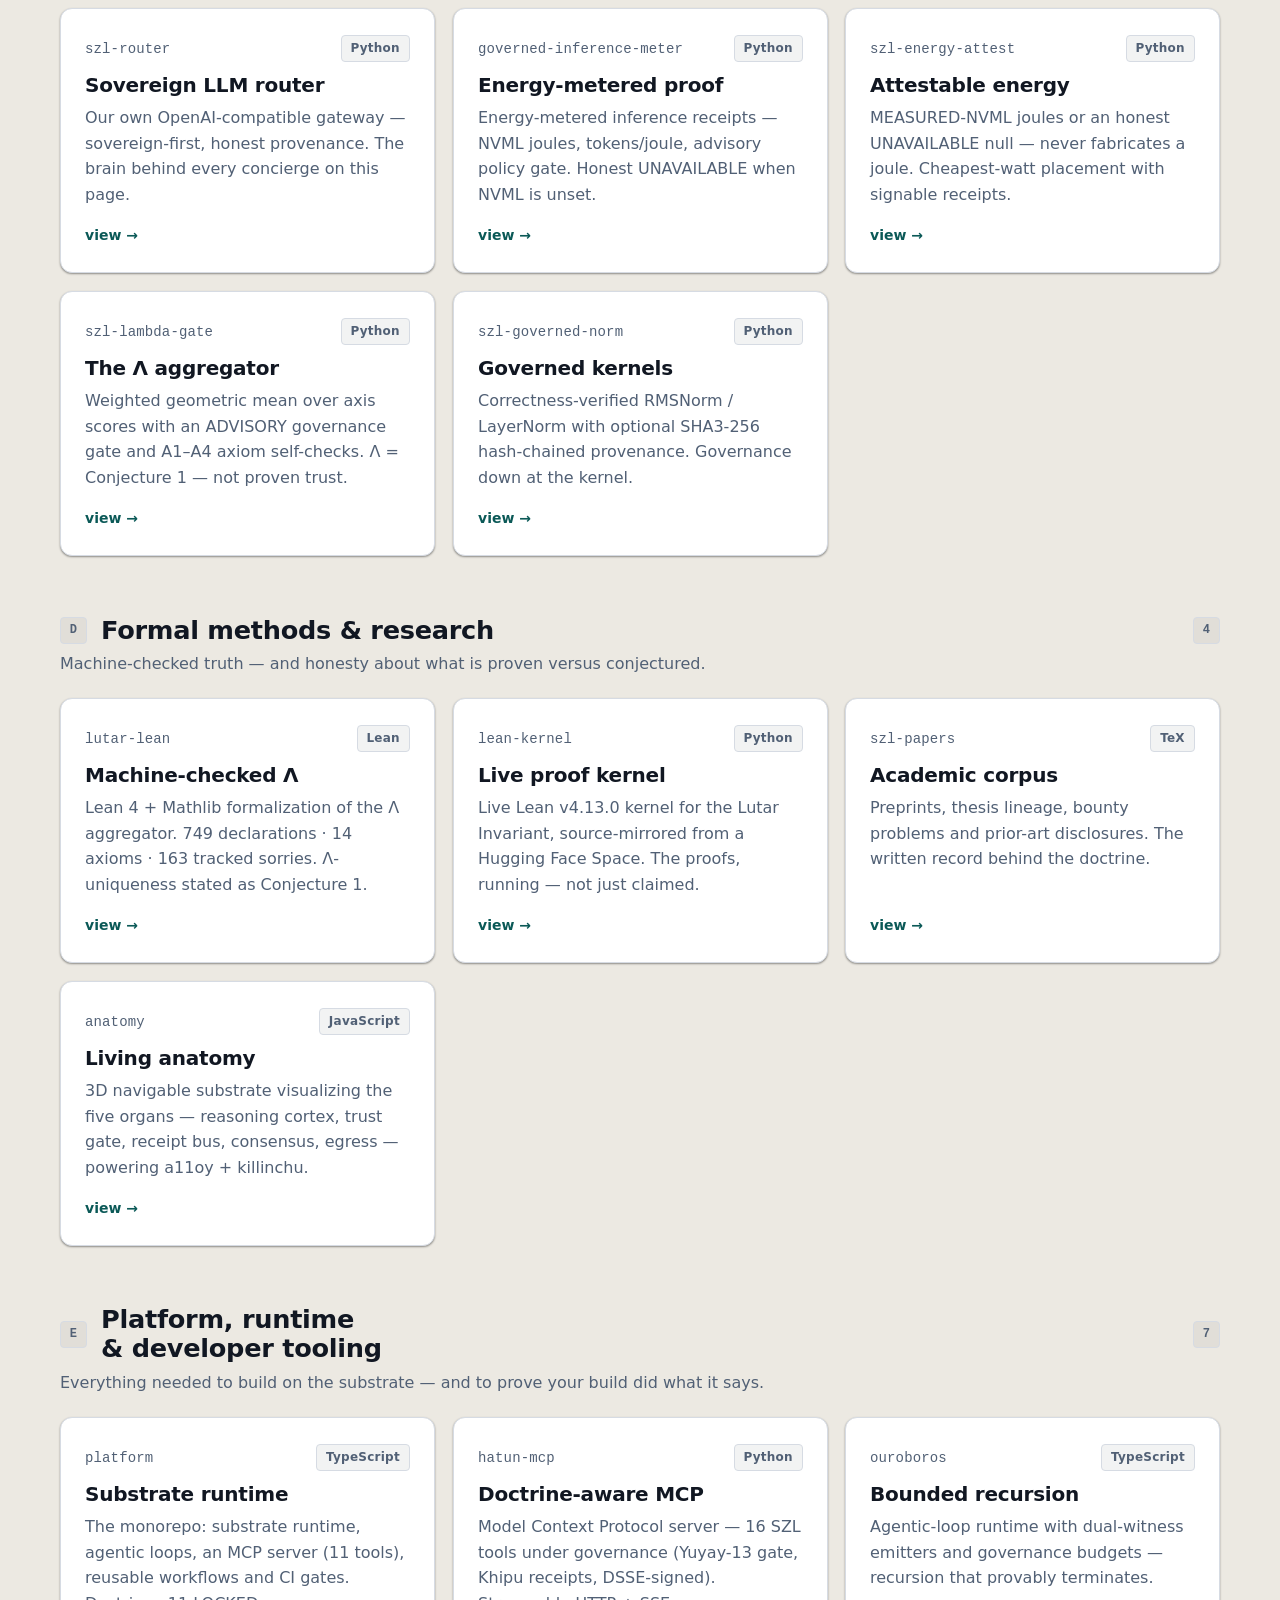
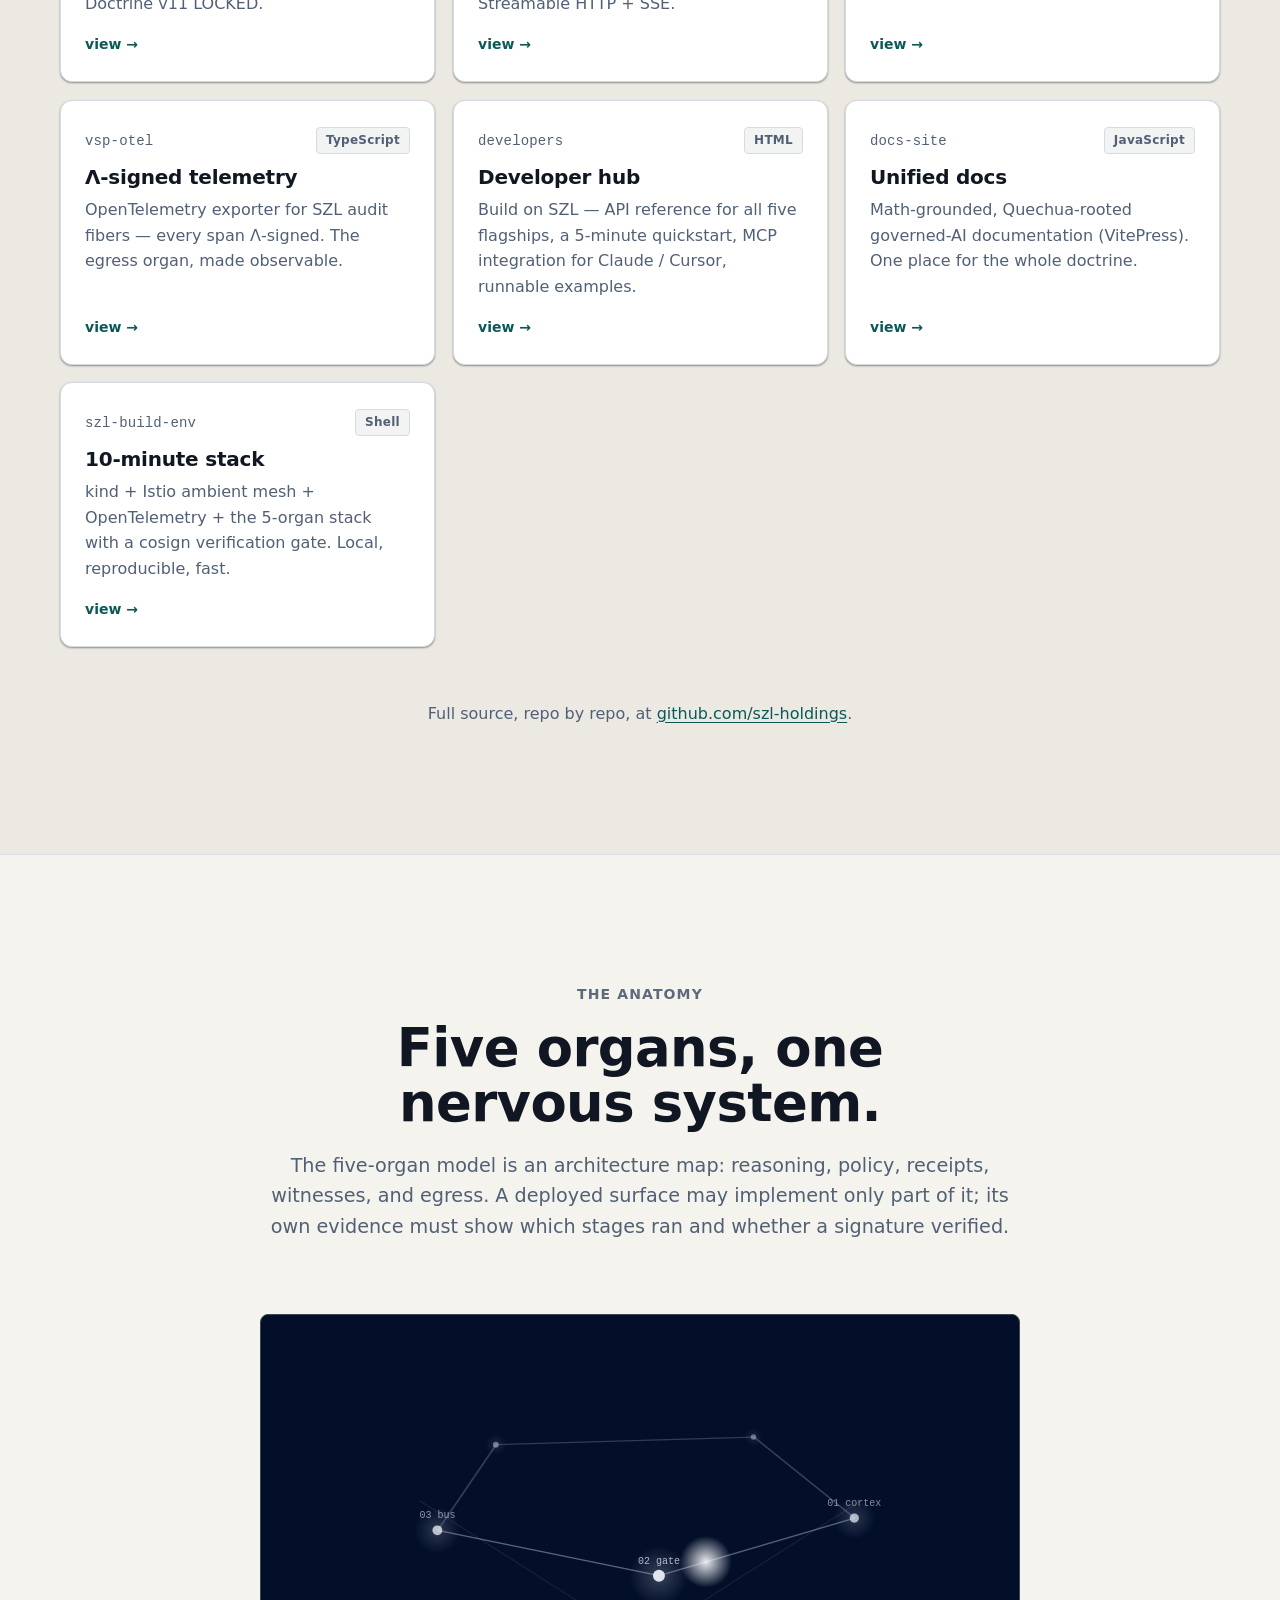
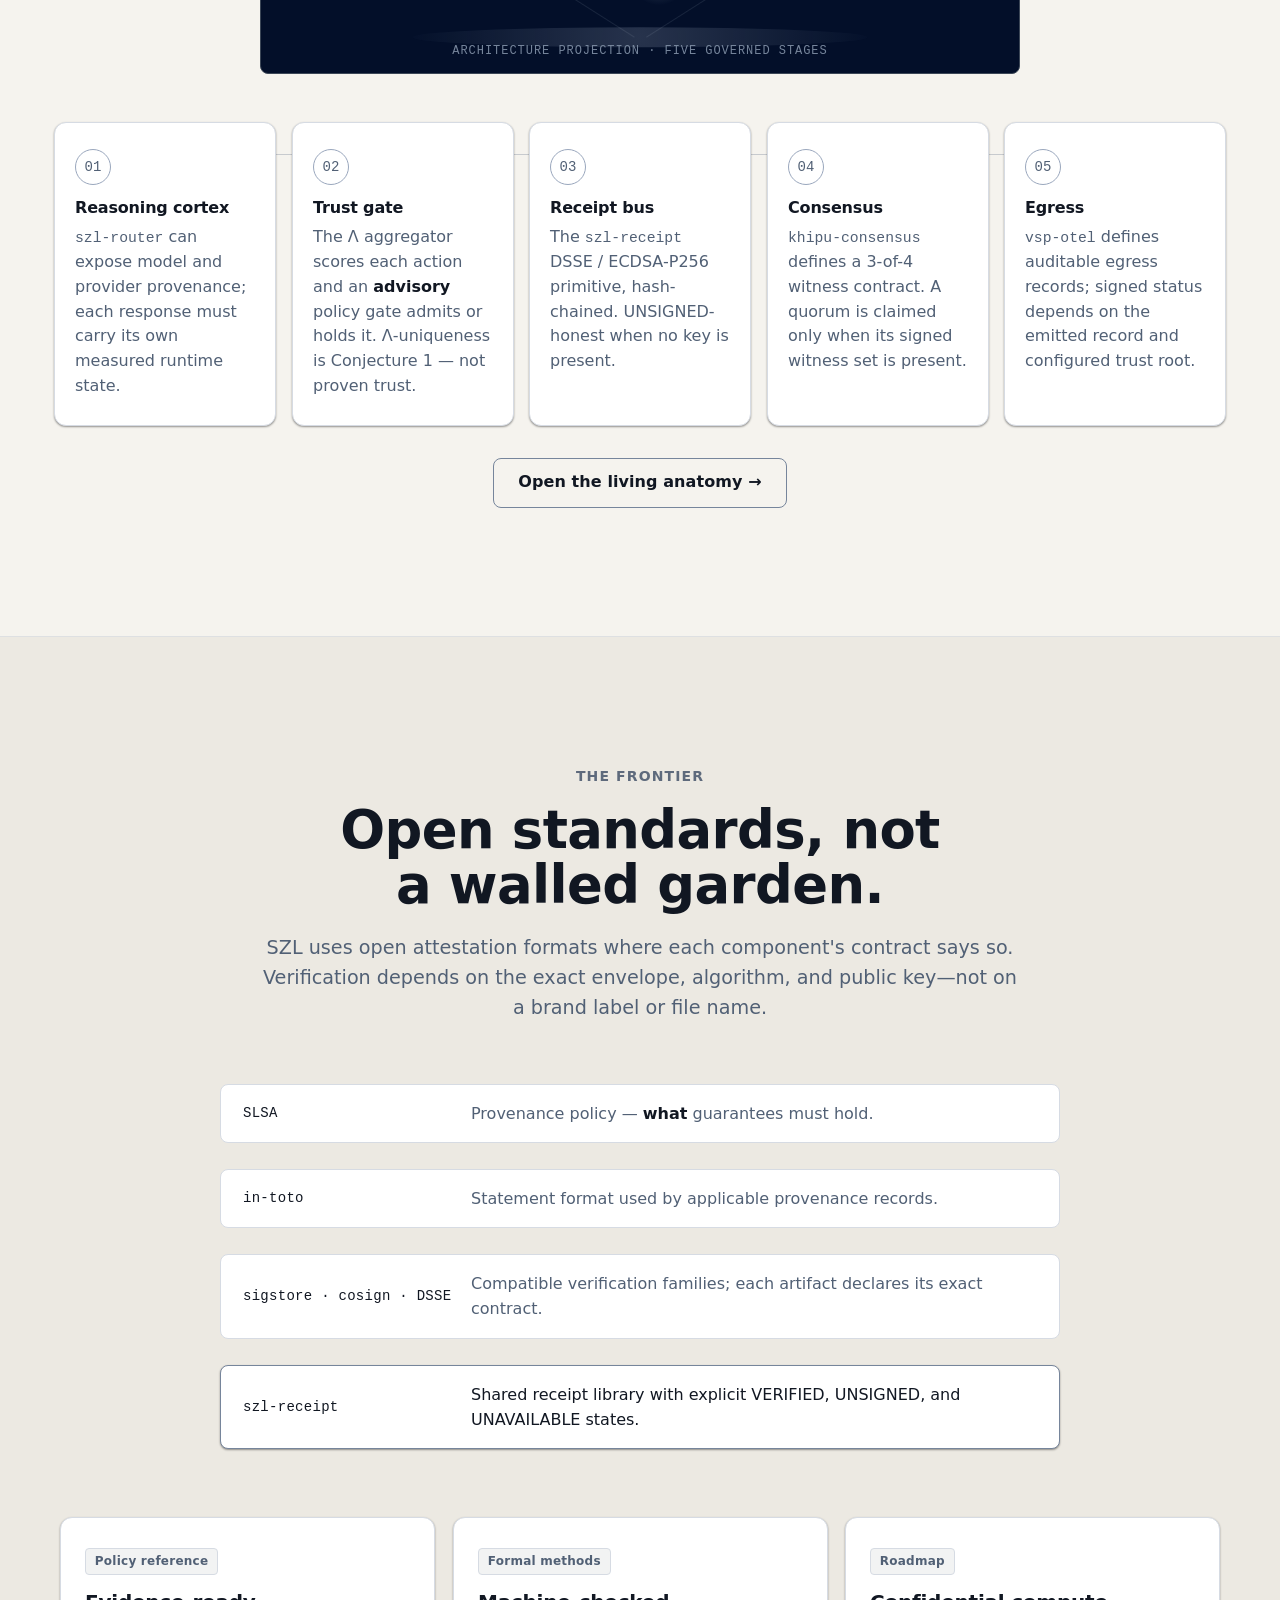
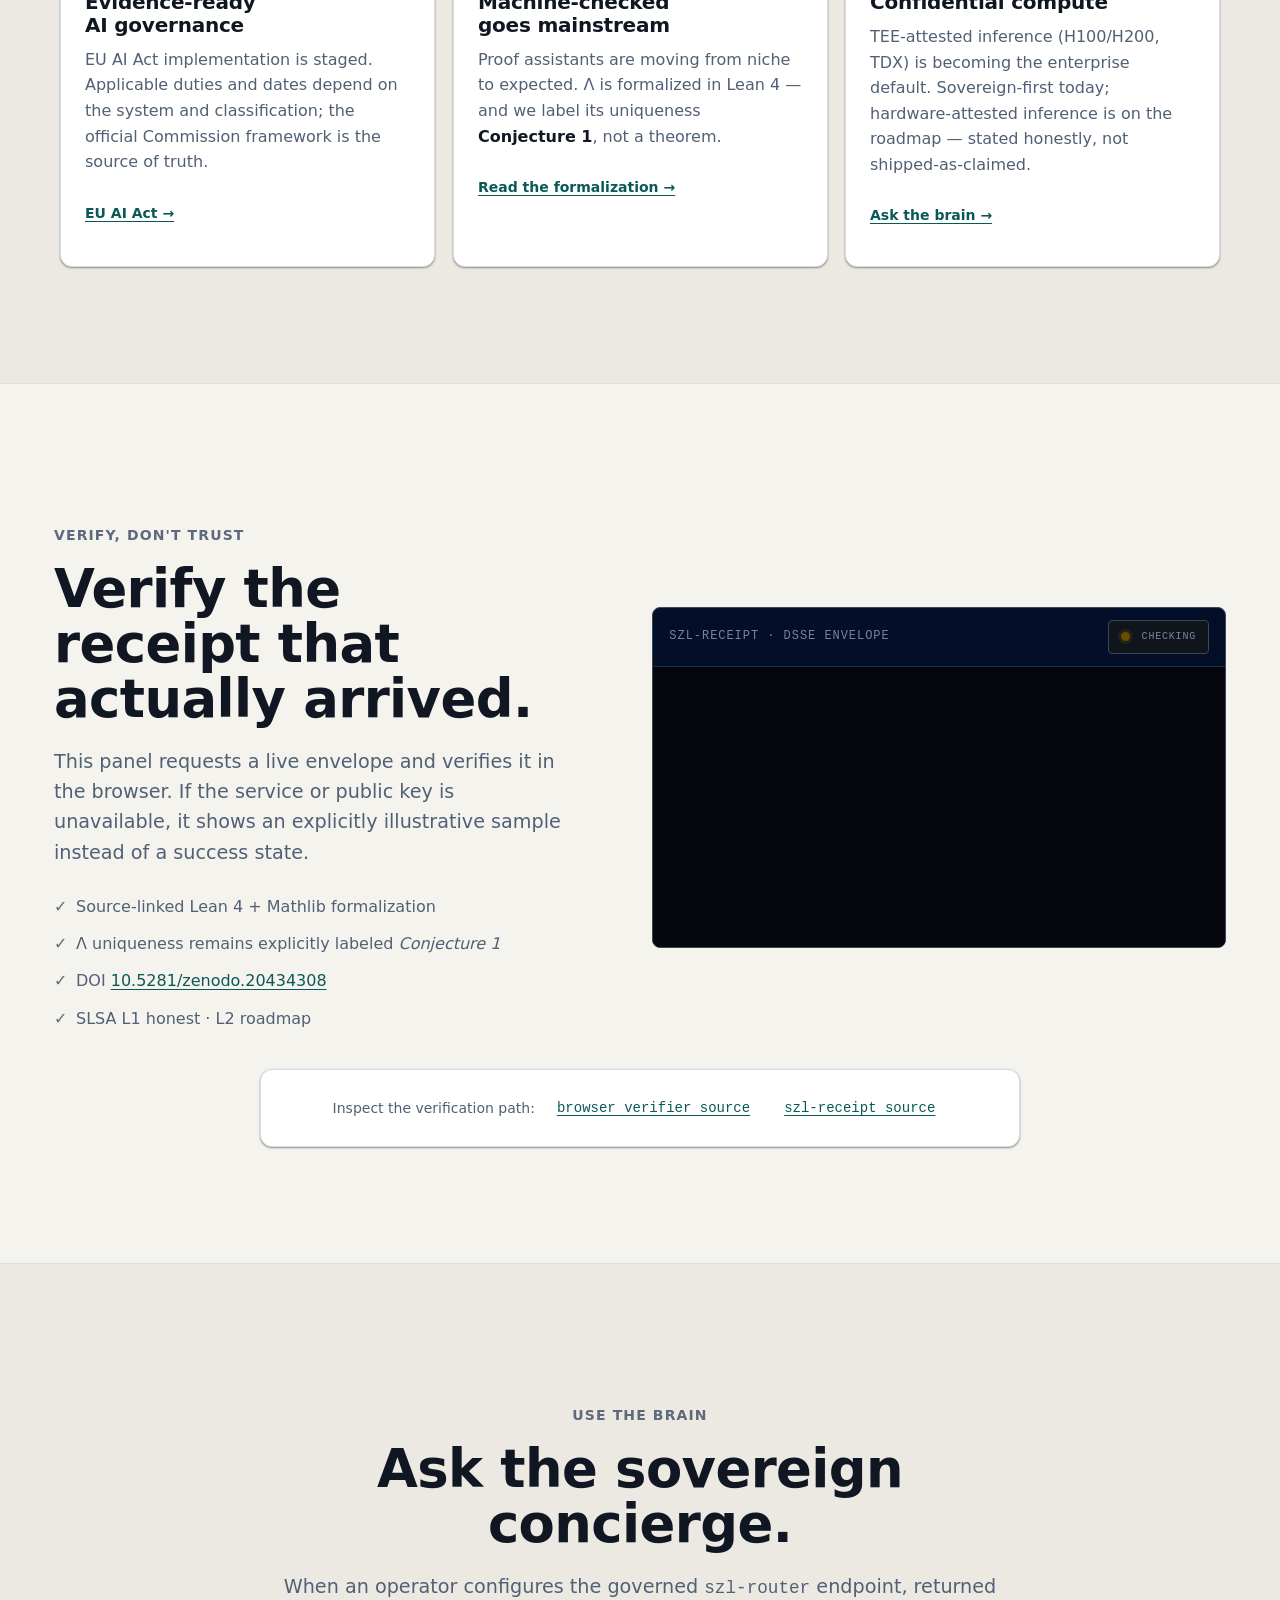
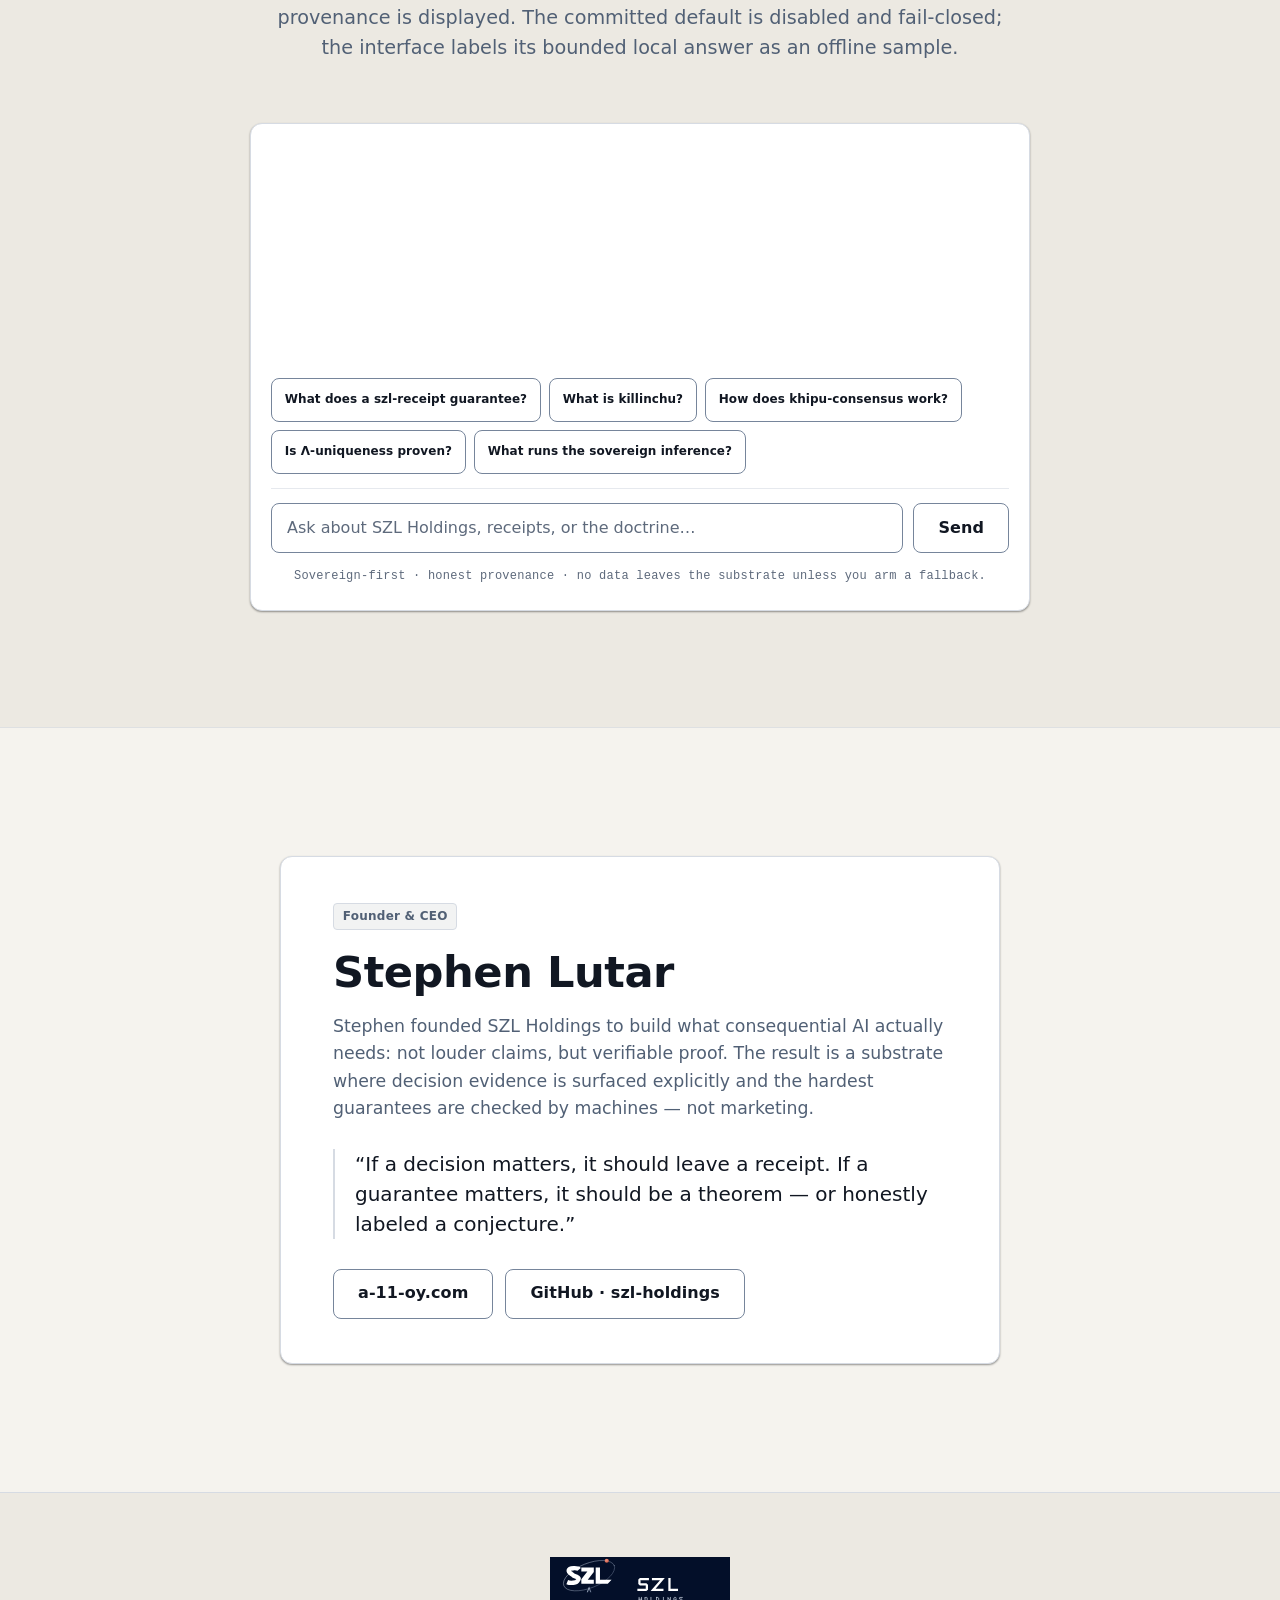
==== commit 4f7df8ca: "Add evidence-led investor and developer entry paths" ====
--- a/index.html
+++ b/index.html
@@ -98,7 +98,7 @@
         <div class="hero-cta reveal">
           <a class="btn btn-secondary btn-lg" href="https://a-11-oy.com" target="_blank" rel="noopener">Explore a11oy →</a>
           <a class="btn btn-ghost btn-lg" href="https://a11oy.net" target="_blank" rel="noopener">Inspect evidence</a>
-          <a class="btn btn-ghost btn-lg" href="https://holdings.a-11-oy.com/docs-site/">Build with SZL</a>
+          <a class="btn btn-ghost btn-lg" href="#start-here">Investor + developer paths</a>
         </div>
         <ul class="hero-stats reveal" aria-label="Operating principles">
           <li class="metric"><b class="metric__value">Observed</b><span class="metric__label">claims require evidence</span></li>
@@ -204,6 +204,30 @@
       </div>
     </section>
 
+    <!-- INVESTOR + DEVELOPER PATHS -->
+    <section class="section" id="start-here" aria-labelledby="start-here-title">
+      <div class="section-head reveal">
+        <p class="eyebrow kicker">For investors and developers</p>
+        <h2 id="start-here-title">Start with the claim you need to verify.</h2>
+        <p class="lede">GitHub source, Hugging Face publication, product runtime, and proof records are separate gates. Follow each source to inspect its own evidence.</p>
+      </div>
+      <div class="pillars" aria-label="Investor and developer starting points">
+        <article class="pillar card reveal">
+          <span class="pillar-no">01 · INVESTOR / DECLARED</span>
+          <h3>Inspect the public estate.</h3>
+          <p>The source catalog lists 285 public source and distribution surfaces, assembled <time datetime="2026-10-16">16 October 2026</time> from dated inputs. It is an inventory, not a runtime or model-readiness score.</p>
+          <a class="btn btn-secondary btn-sm" href="/estate/">Open dated catalog <span aria-hidden="true">→</span></a>
+        </article>
+        <article class="pillar card reveal">
+          <span class="pillar-no">02 · DEVELOPER / SAMPLE</span>
+          <h3>Reproduce a receipt check.</h3>
+          <p>Use the <a href="https://github.com/szl-holdings/szl-receipt#quick-start" target="_blank" rel="noopener">Python receipt quick start</a> to install <code>szl-receipt-dsse</code> and check a local SAMPLE receipt with a trusted public key. Unsigned output stays unverified.</p>
+          <a class="btn btn-secondary btn-sm" href="https://holdings.a-11-oy.com/docs-site/">Read developer docs <span aria-hidden="true">→</span></a>
+        </article>
+      </div>
+      <p class="lede">The <a href="/origin-status.json">HISTORICAL MEASURED origin observation</a> was captured <time datetime="2026-09-04">4 September 2026</time>. The <a href="/origin-authority.json">DECLARED origin contract</a> describes source routing; neither record qualifies current runtime health.</p>
+    </section>
+
     <!-- CANONICAL PRODUCT PORTFOLIO -->
     <section class="section" id="products" aria-labelledby="products-title">
       <div class="section-head reveal">
@@ -214,7 +238,7 @@
       <div class="surface-grid" aria-label="Product portfolio entry points">
         <a class="surface-card card reveal" href="/products/"><span class="badge surface-label">Canonical catalog</span><strong>Explore all products</strong><span>Verticals, platform products, source ownership, migration state, and the machine-readable catalog.</span><b aria-hidden="true">Open portfolio &rarr;</b></a>
         <a class="surface-card card reveal" href="/frontier/"><span class="badge surface-label">Public research snapshot</span><strong>Mathematics and models</strong><span>Browse source-pinned mathematical software, public Hugging Face model repositories, and the proof-to-code inventory with evidence limits attached.</span><b aria-hidden="true">Open frontier atlas &rarr;</b></a>
-        <a class="surface-card card reveal" href="/estate/"><span class="badge surface-label">Public software catalog</span><strong>Browse the SZL estate</strong><span>Search 285 public source and distribution surfaces across GitHub, Hugging Face models, datasets, Spaces, kernels and published PyPI packages.</span><b aria-hidden="true">Open software catalog &rarr;</b></a>
+        <a class="surface-card card reveal" href="/estate/"><span class="badge surface-label">Public software catalog</span><strong>Browse the SZL estate</strong><span>Search a dated public source and distribution catalog across GitHub, Hugging Face models, datasets, Spaces, kernels and published PyPI packages.</span><b aria-hidden="true">Open software catalog &rarr;</b></a>
         <a class="surface-card card reveal" href="https://huggingface.co/SZLHOLDINGS" target="_blank" rel="noopener"><span class="badge surface-label">Published registry</span><strong>Hugging Face</strong><span>Models, datasets, collections, and Spaces retain their own evidence and runtime labels.</span><b aria-hidden="true">Open registry &rarr;</b></a>
       </div>
     </section>
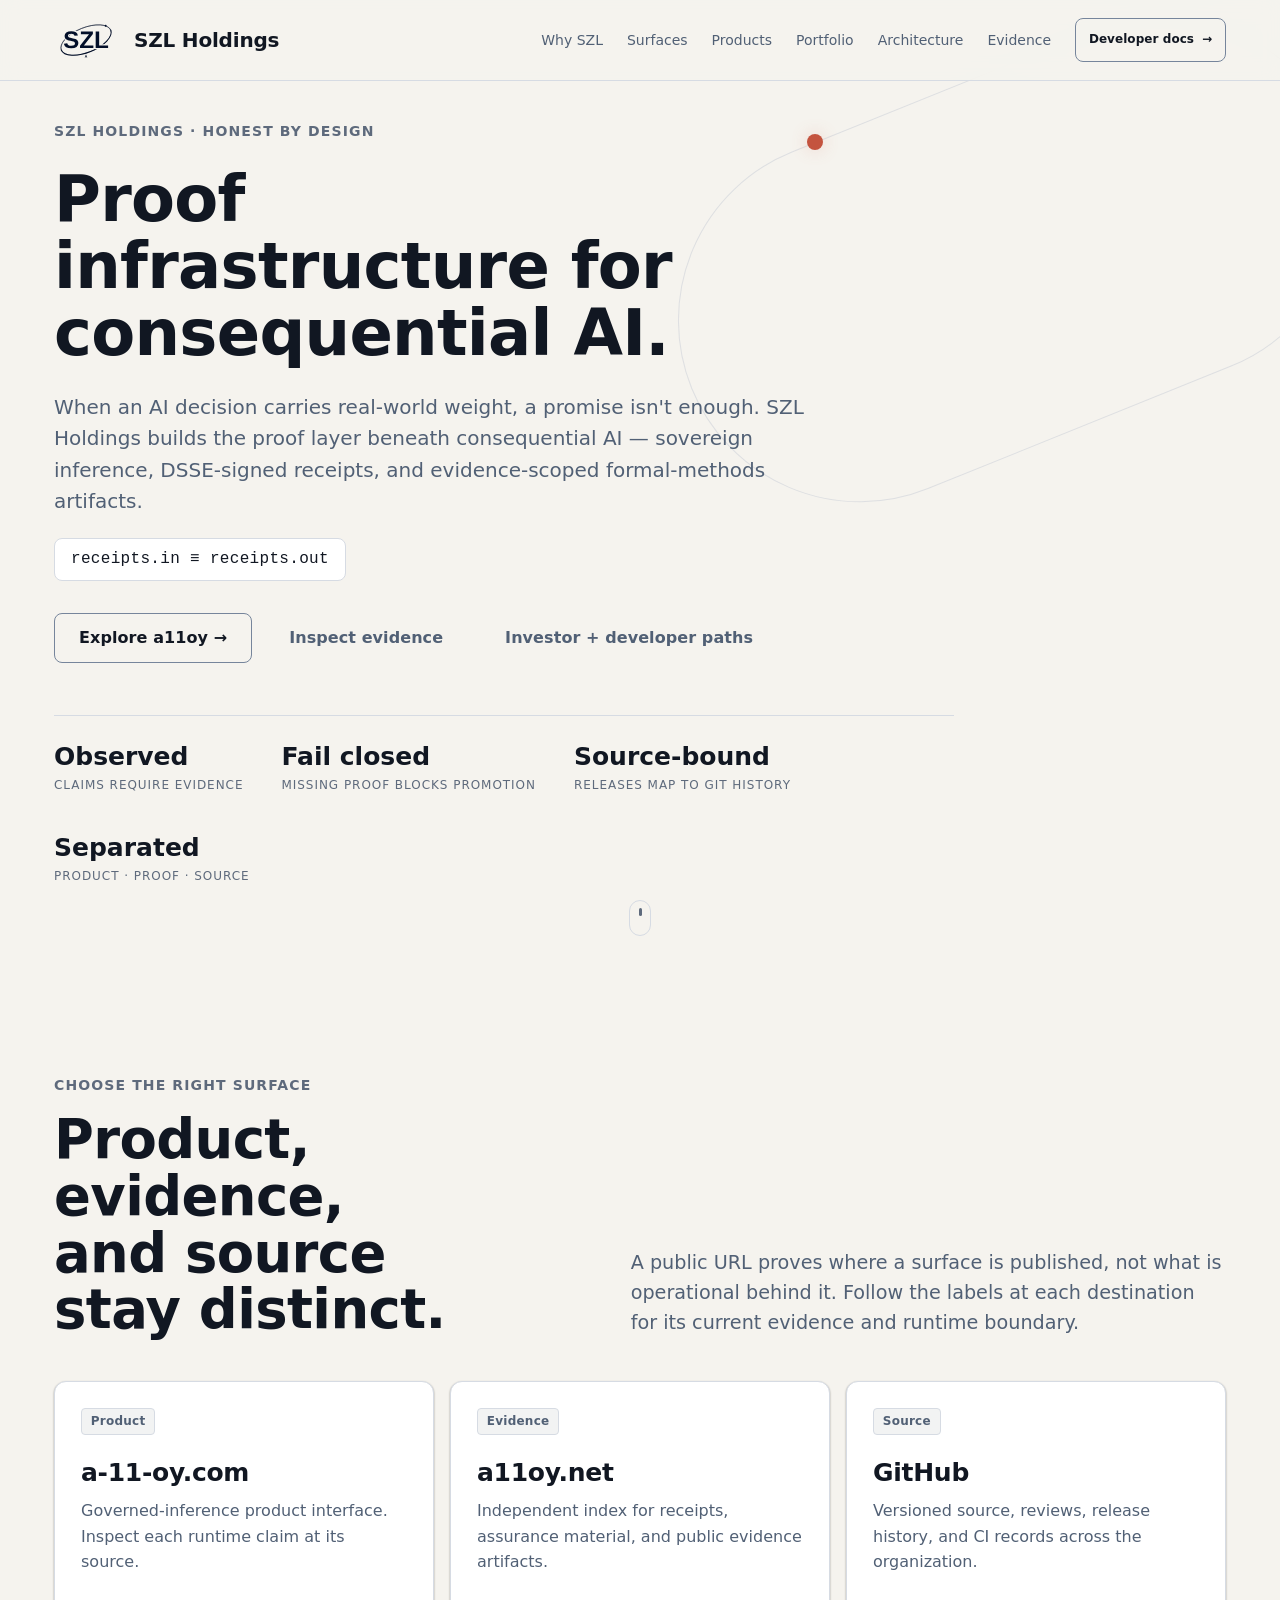
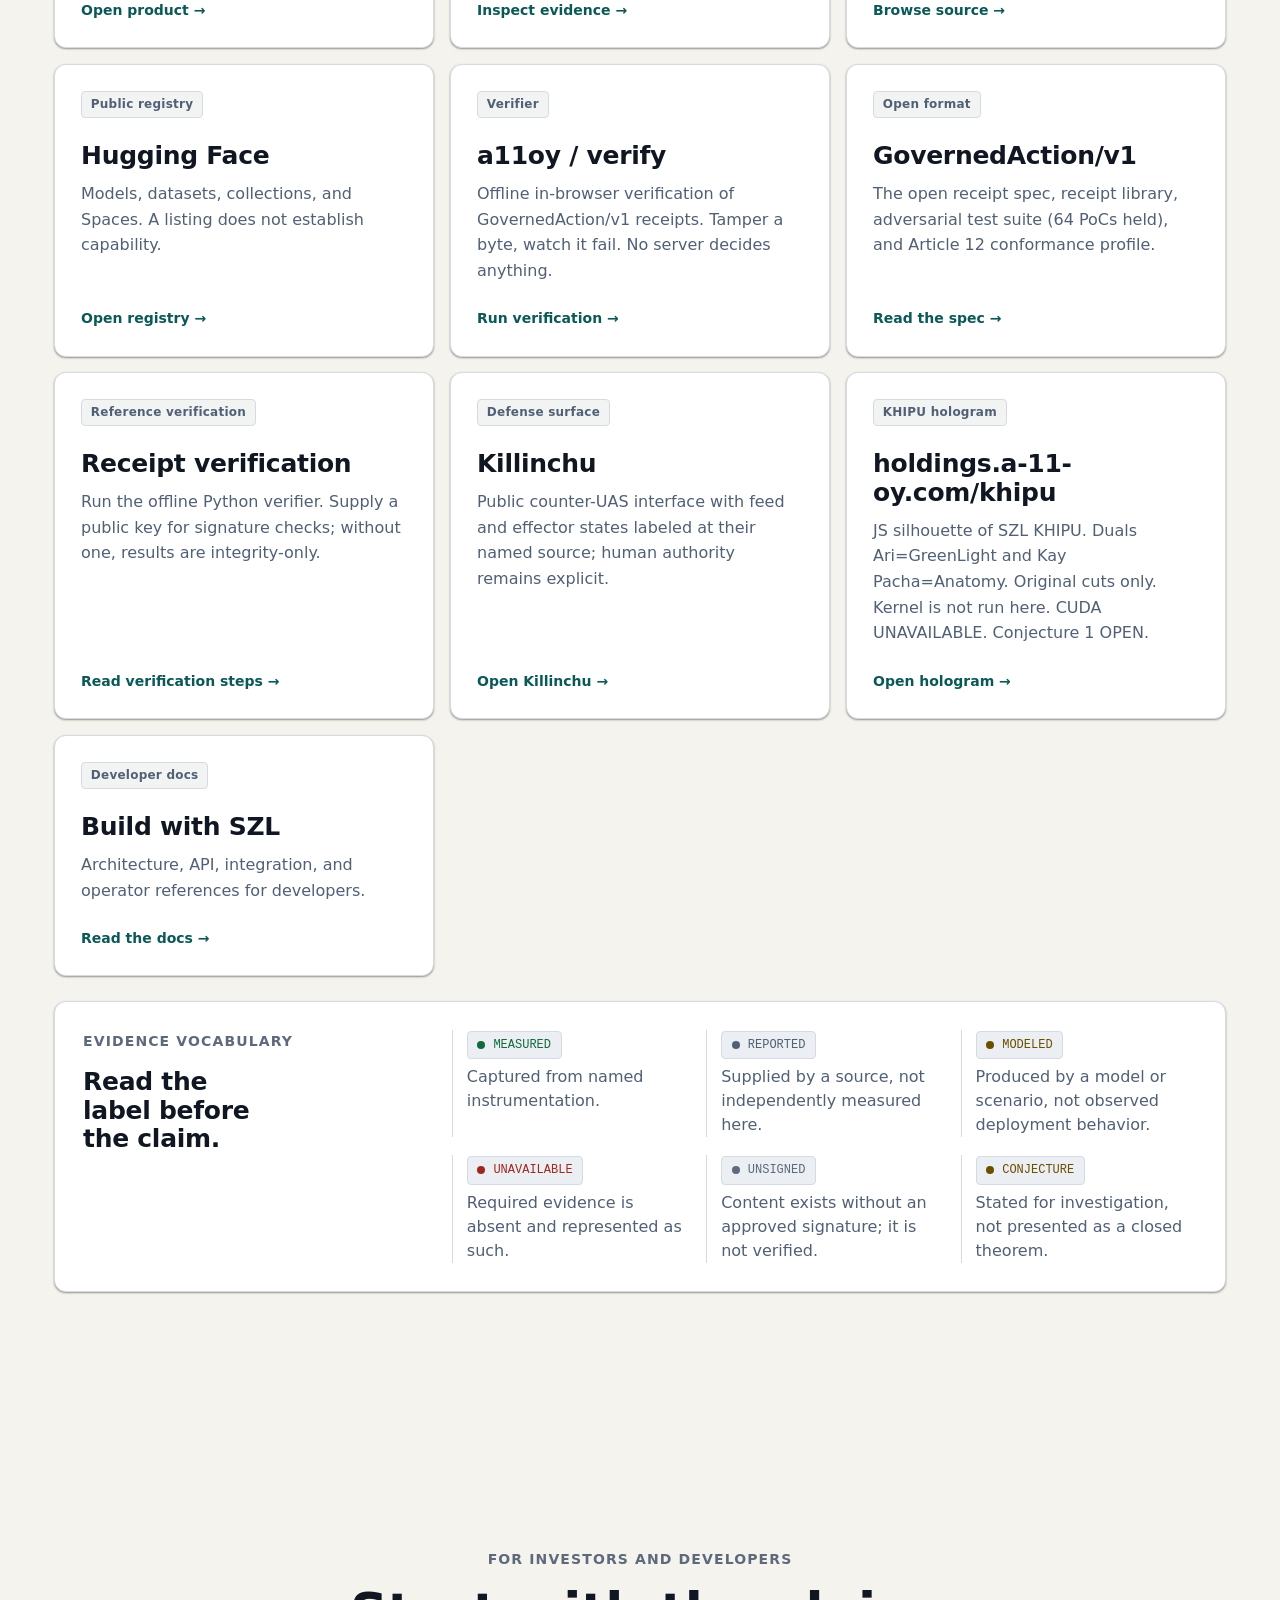
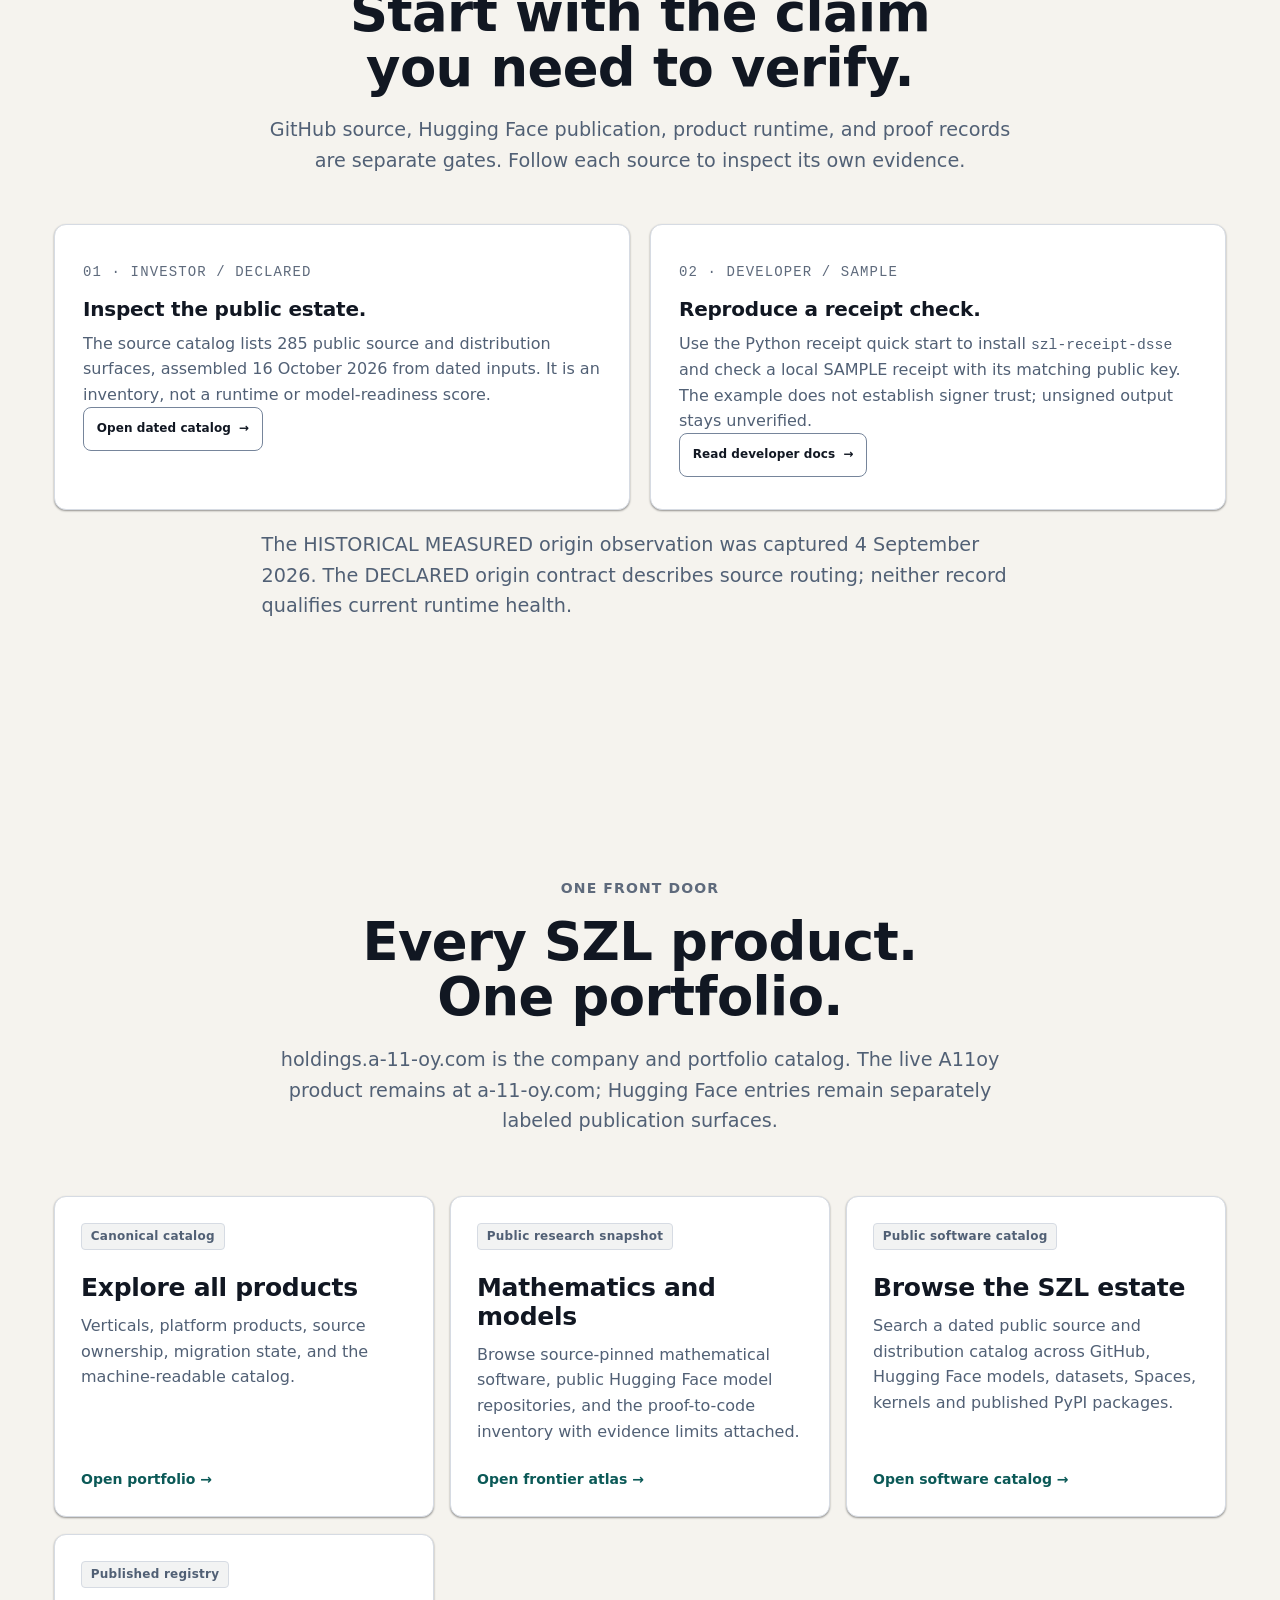
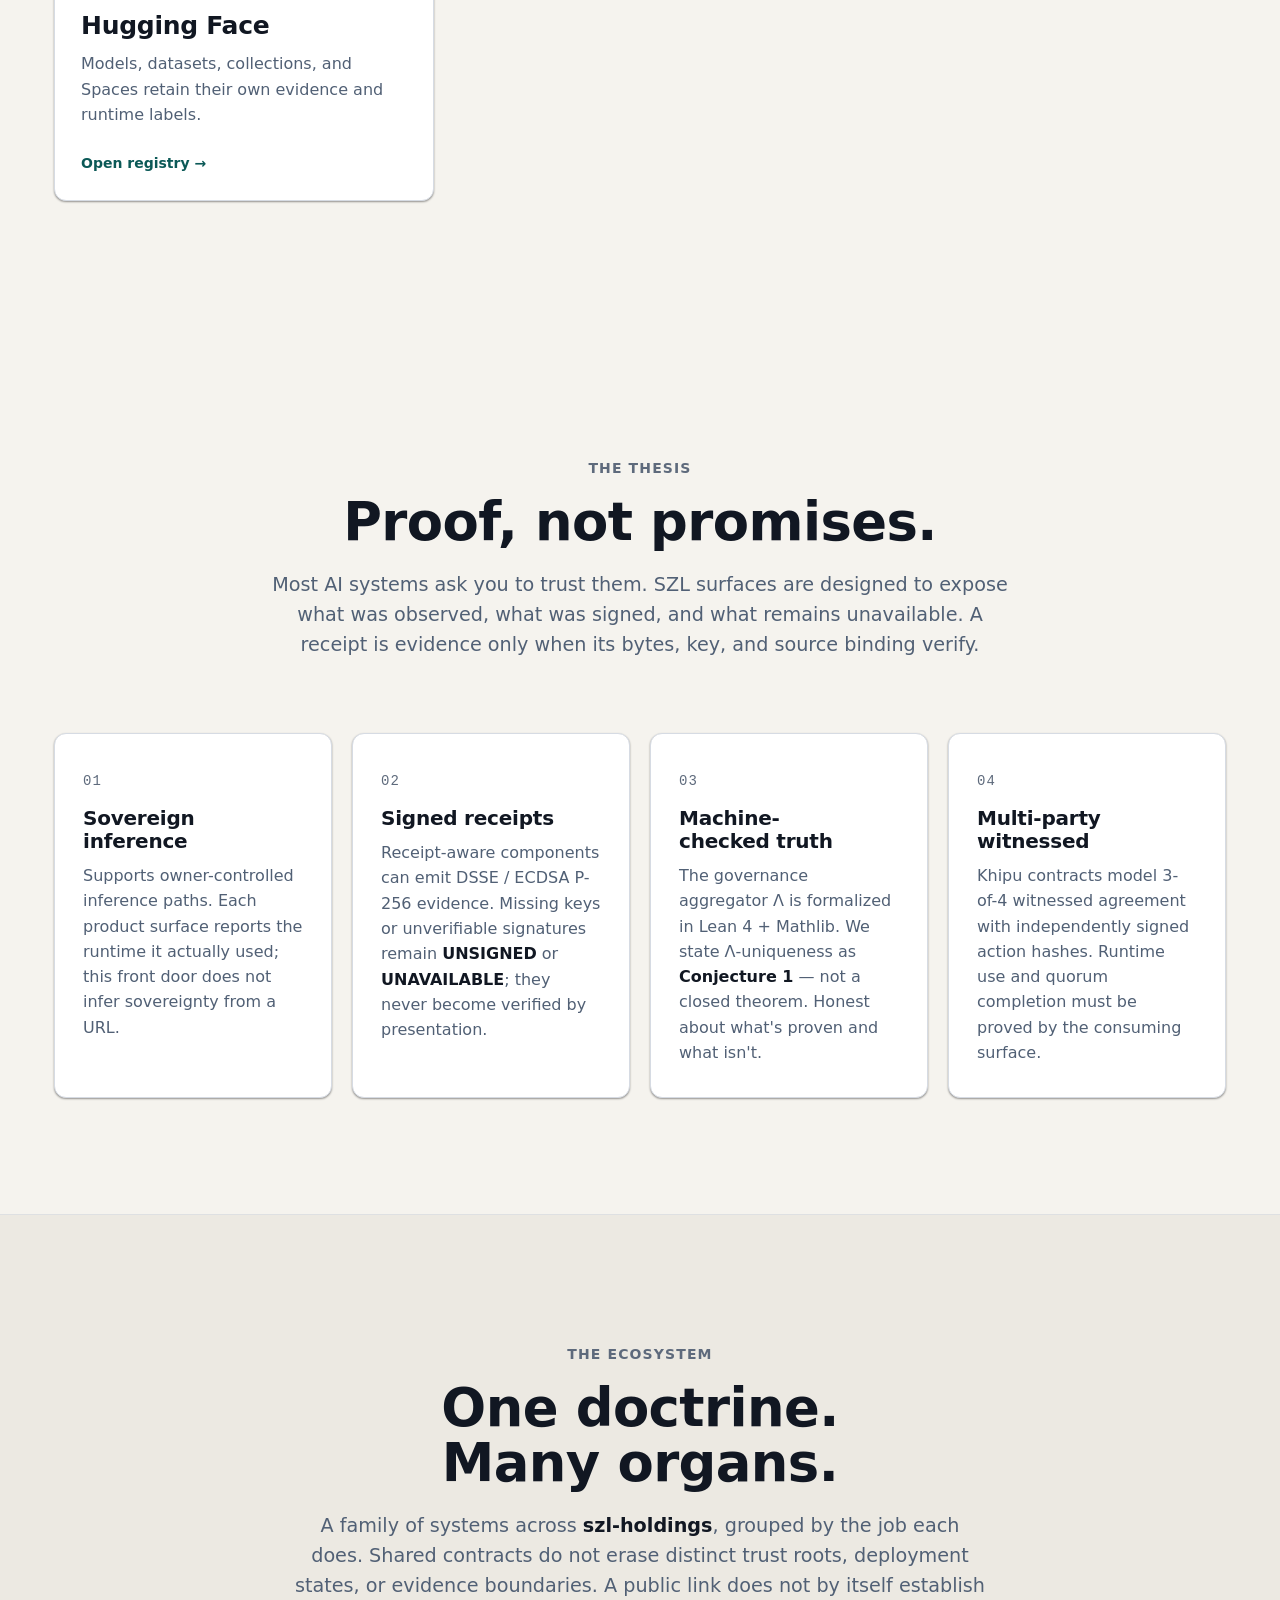
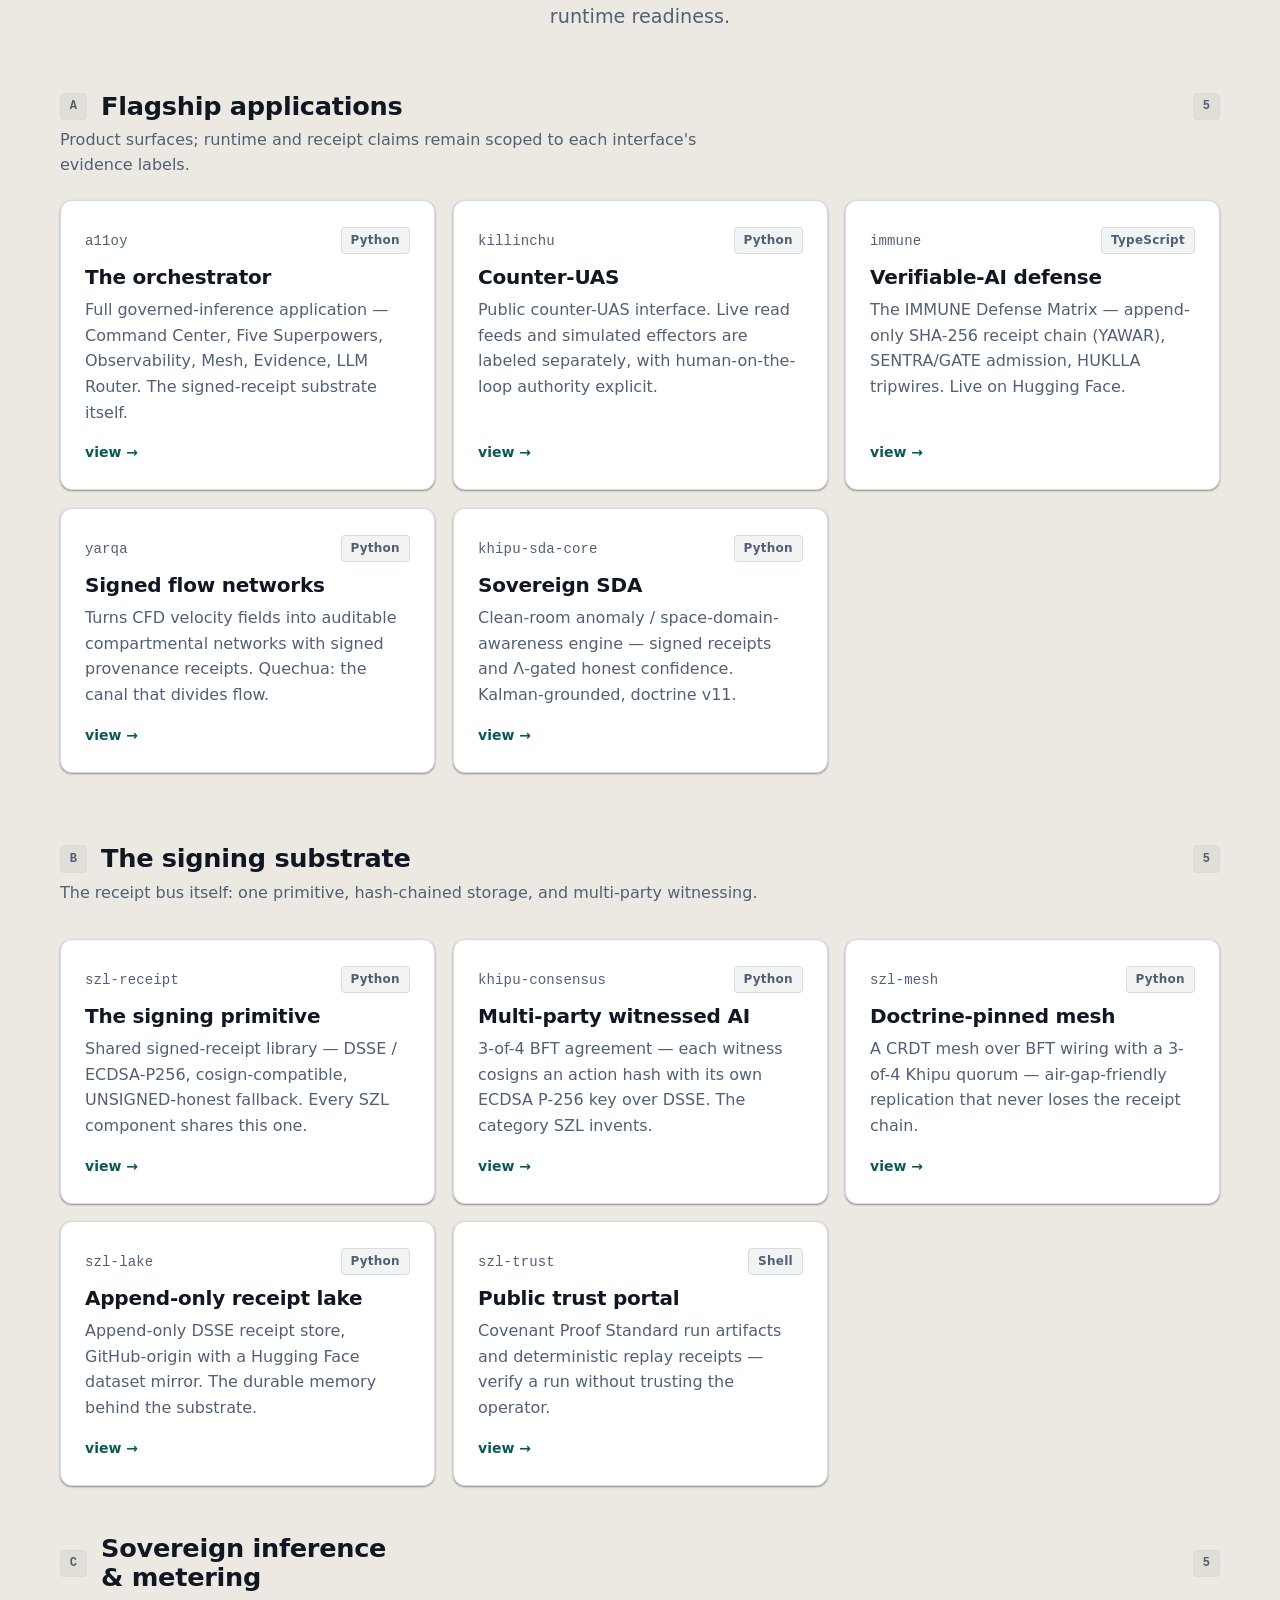
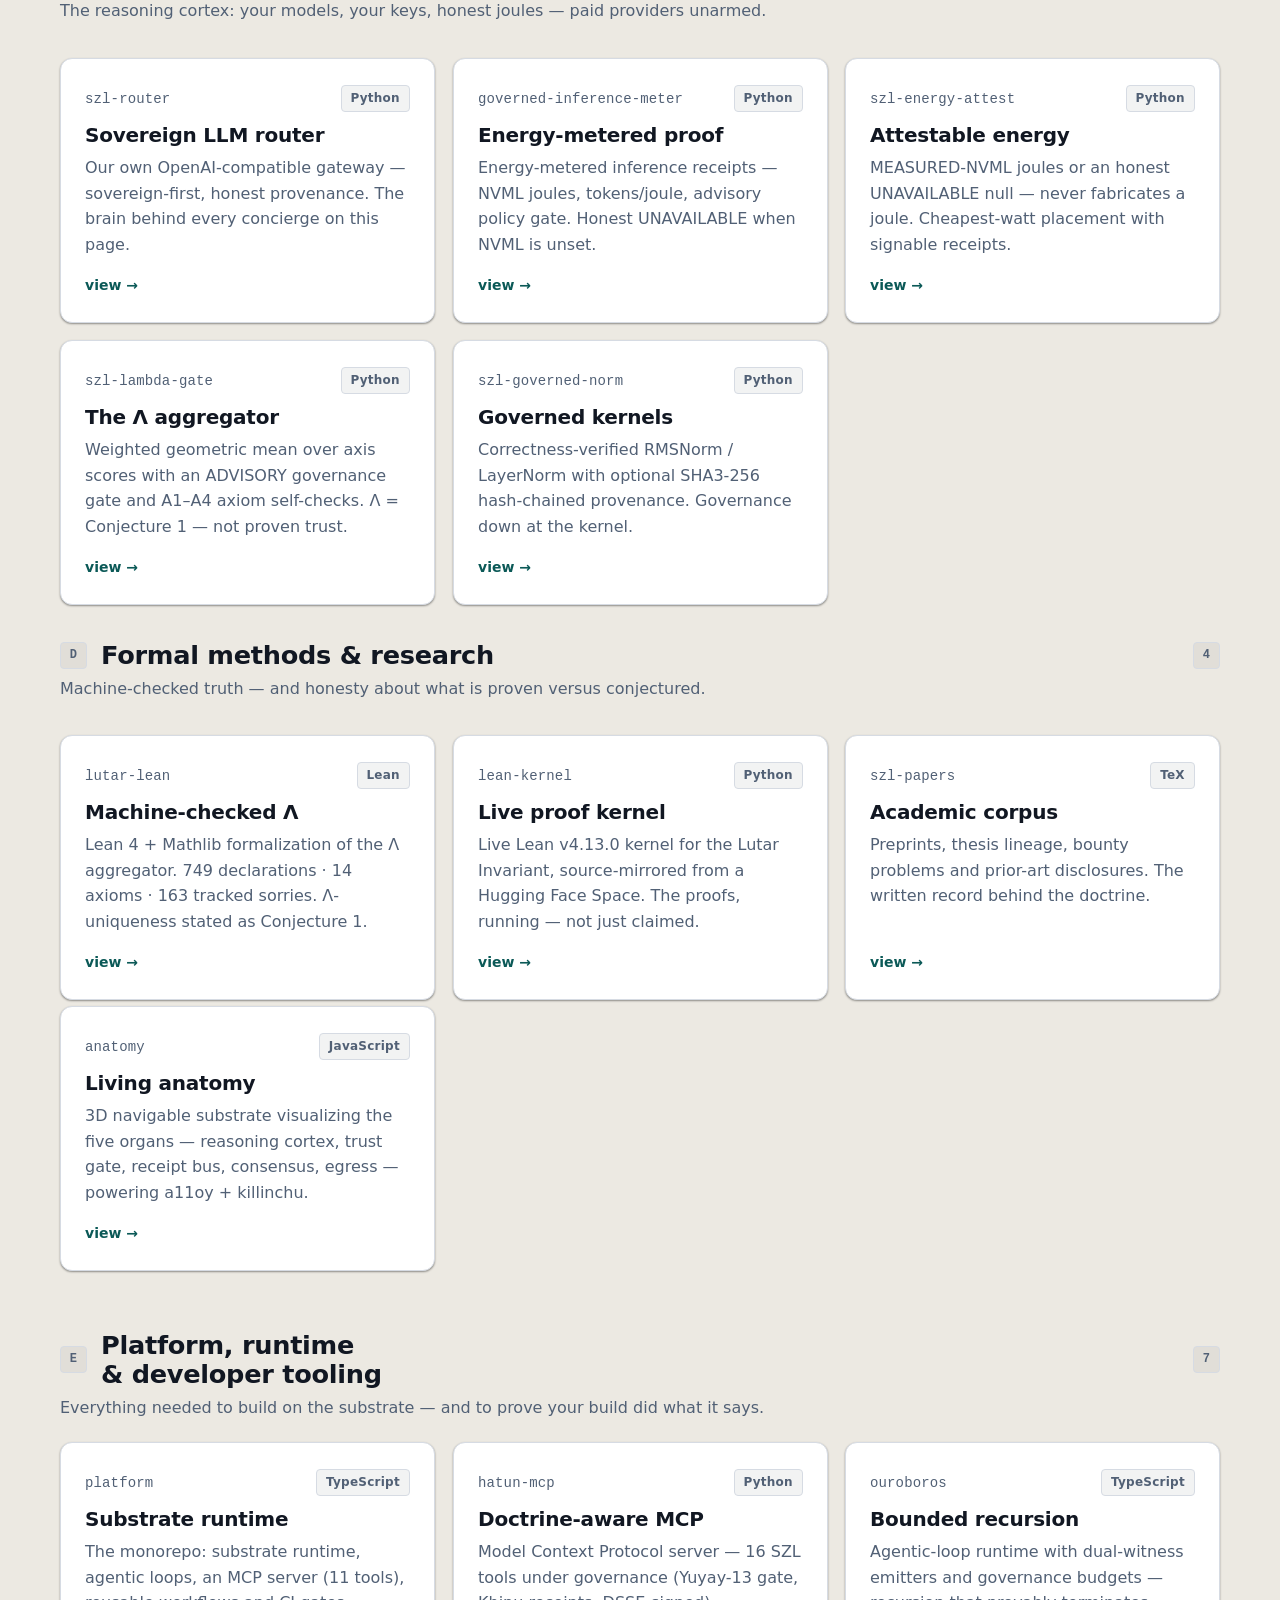
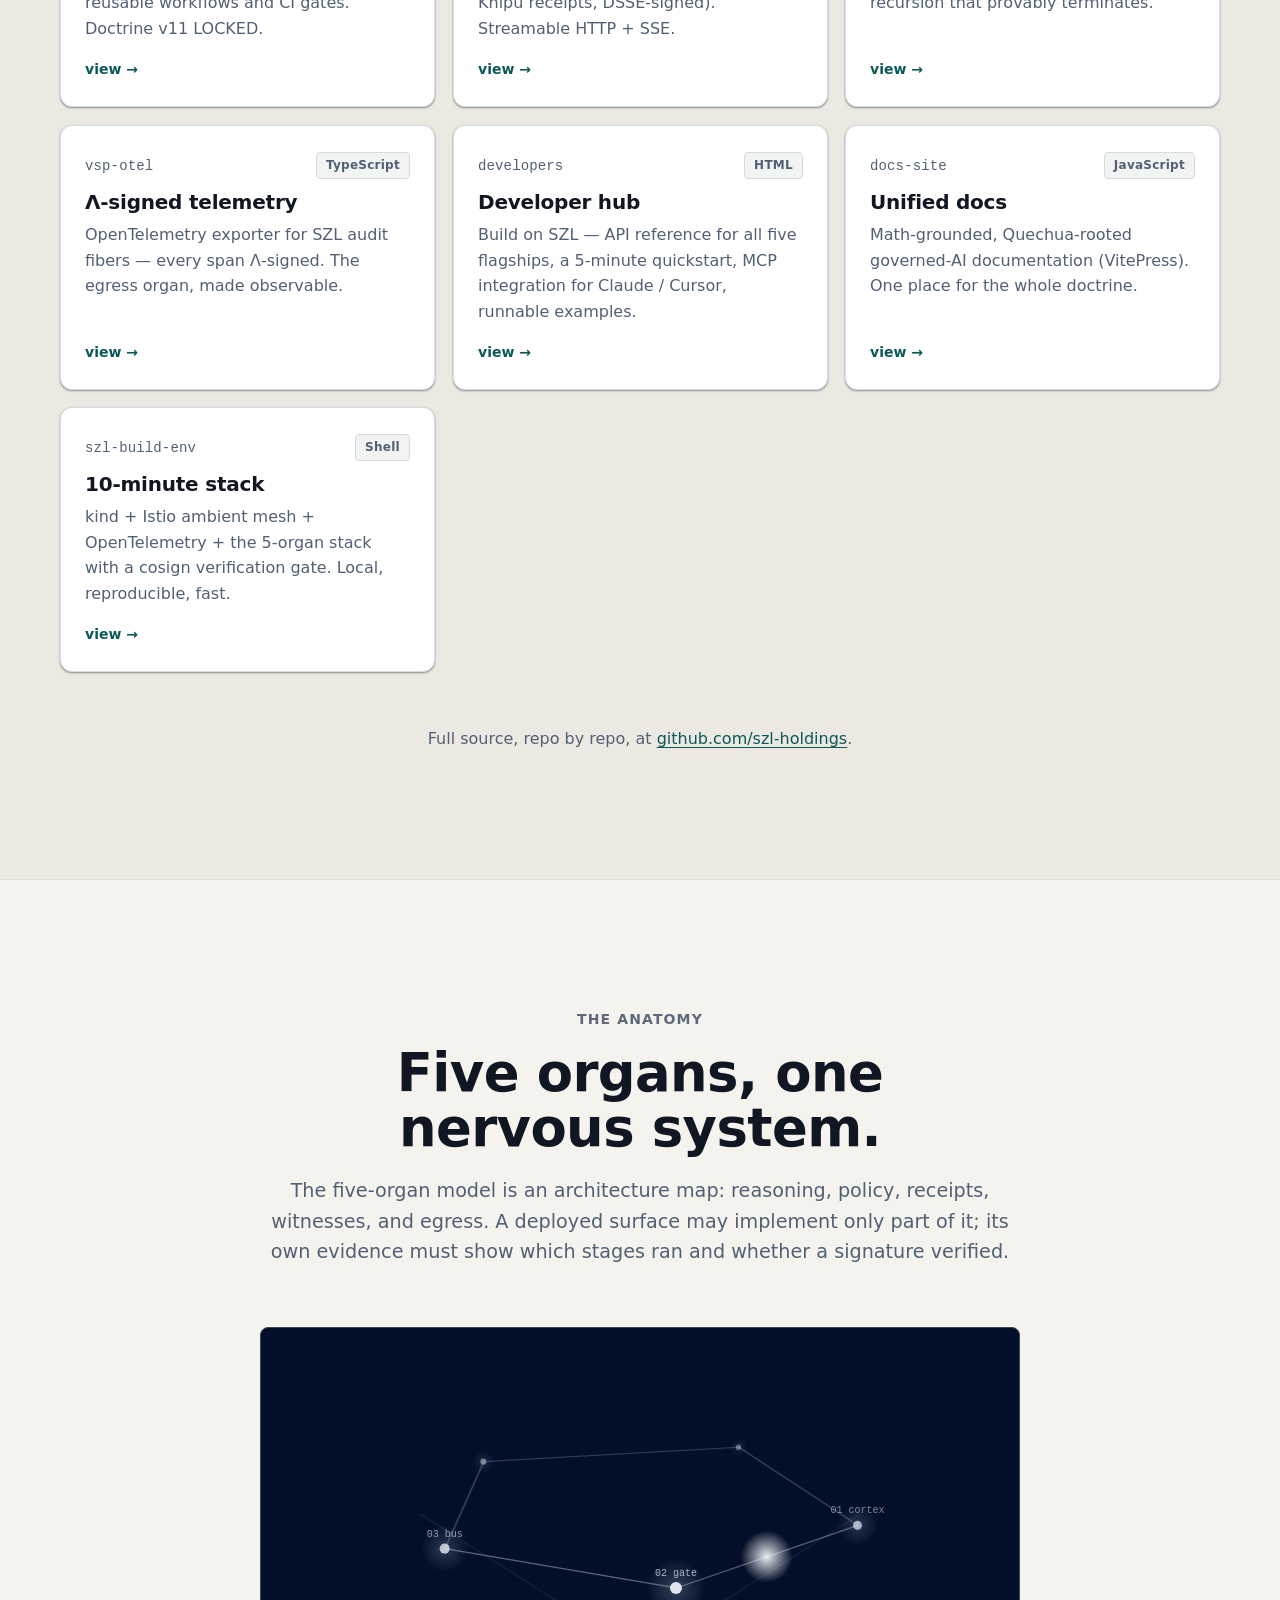
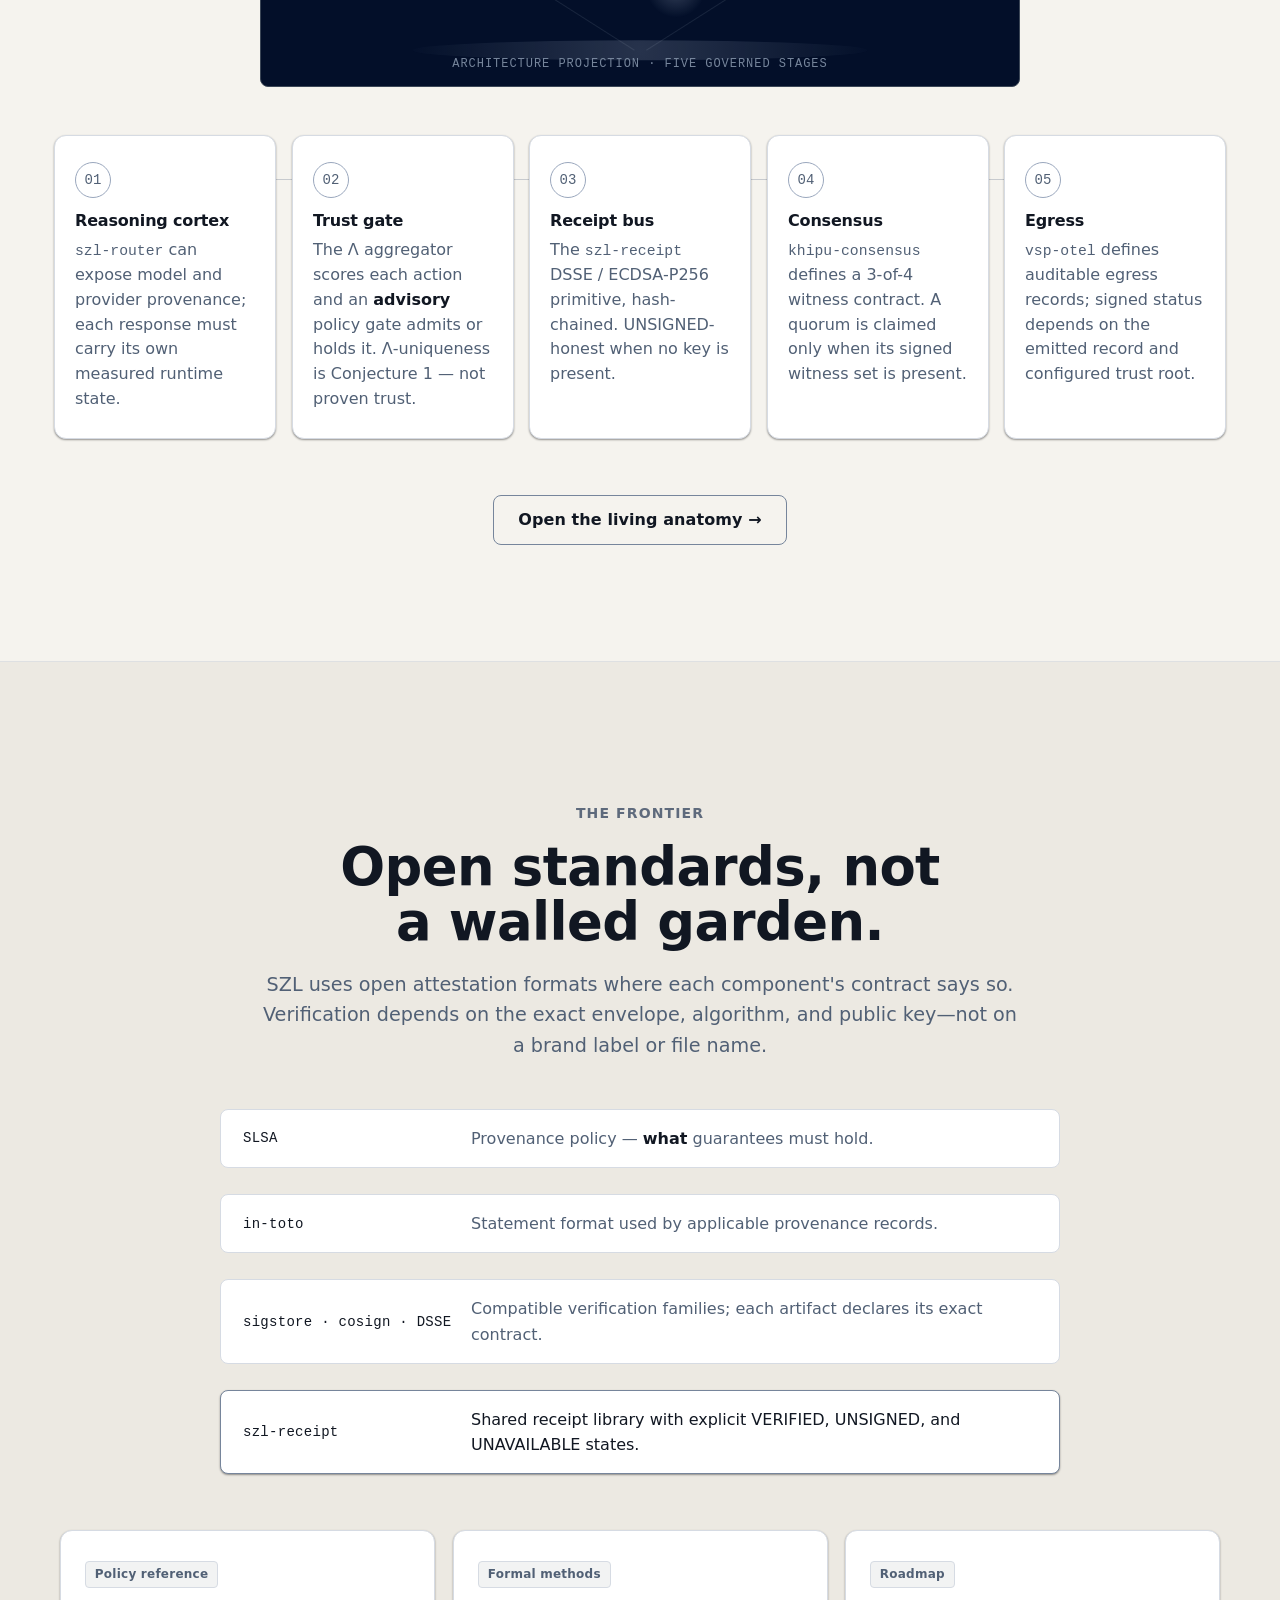
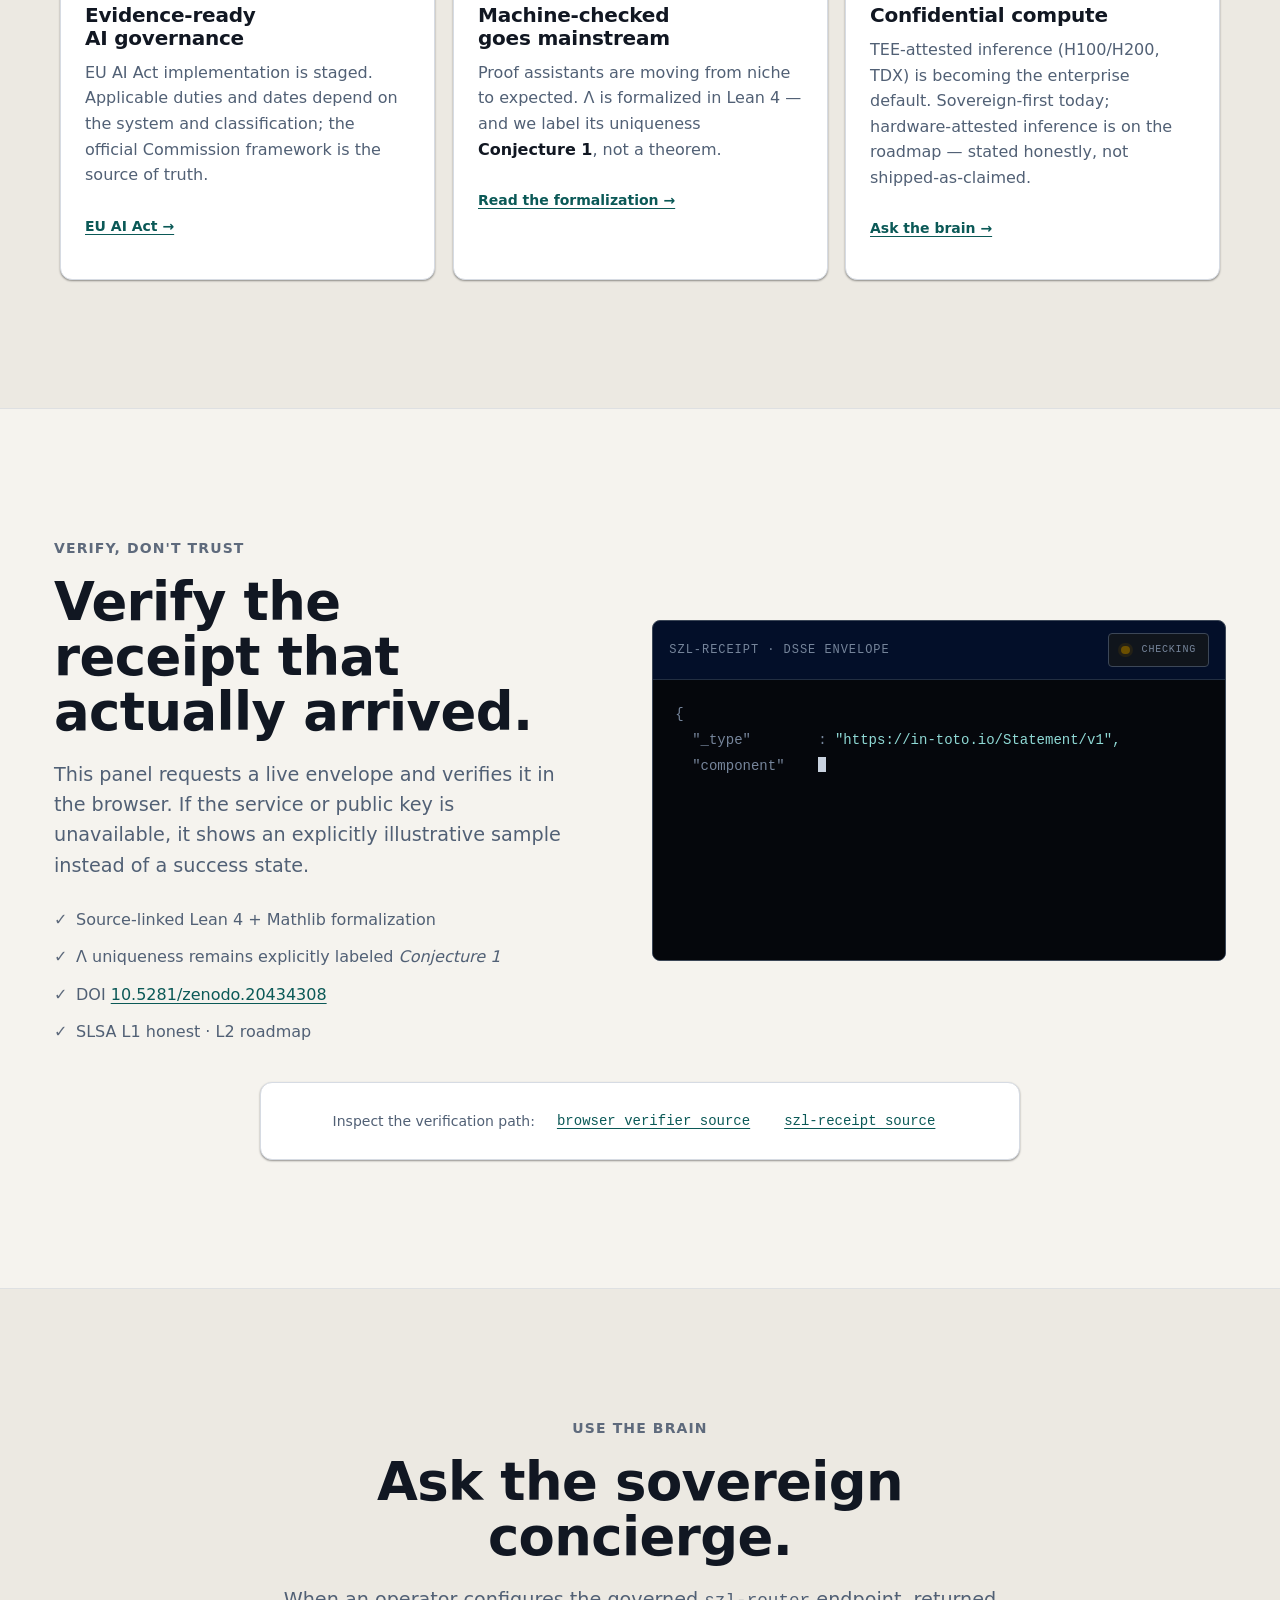
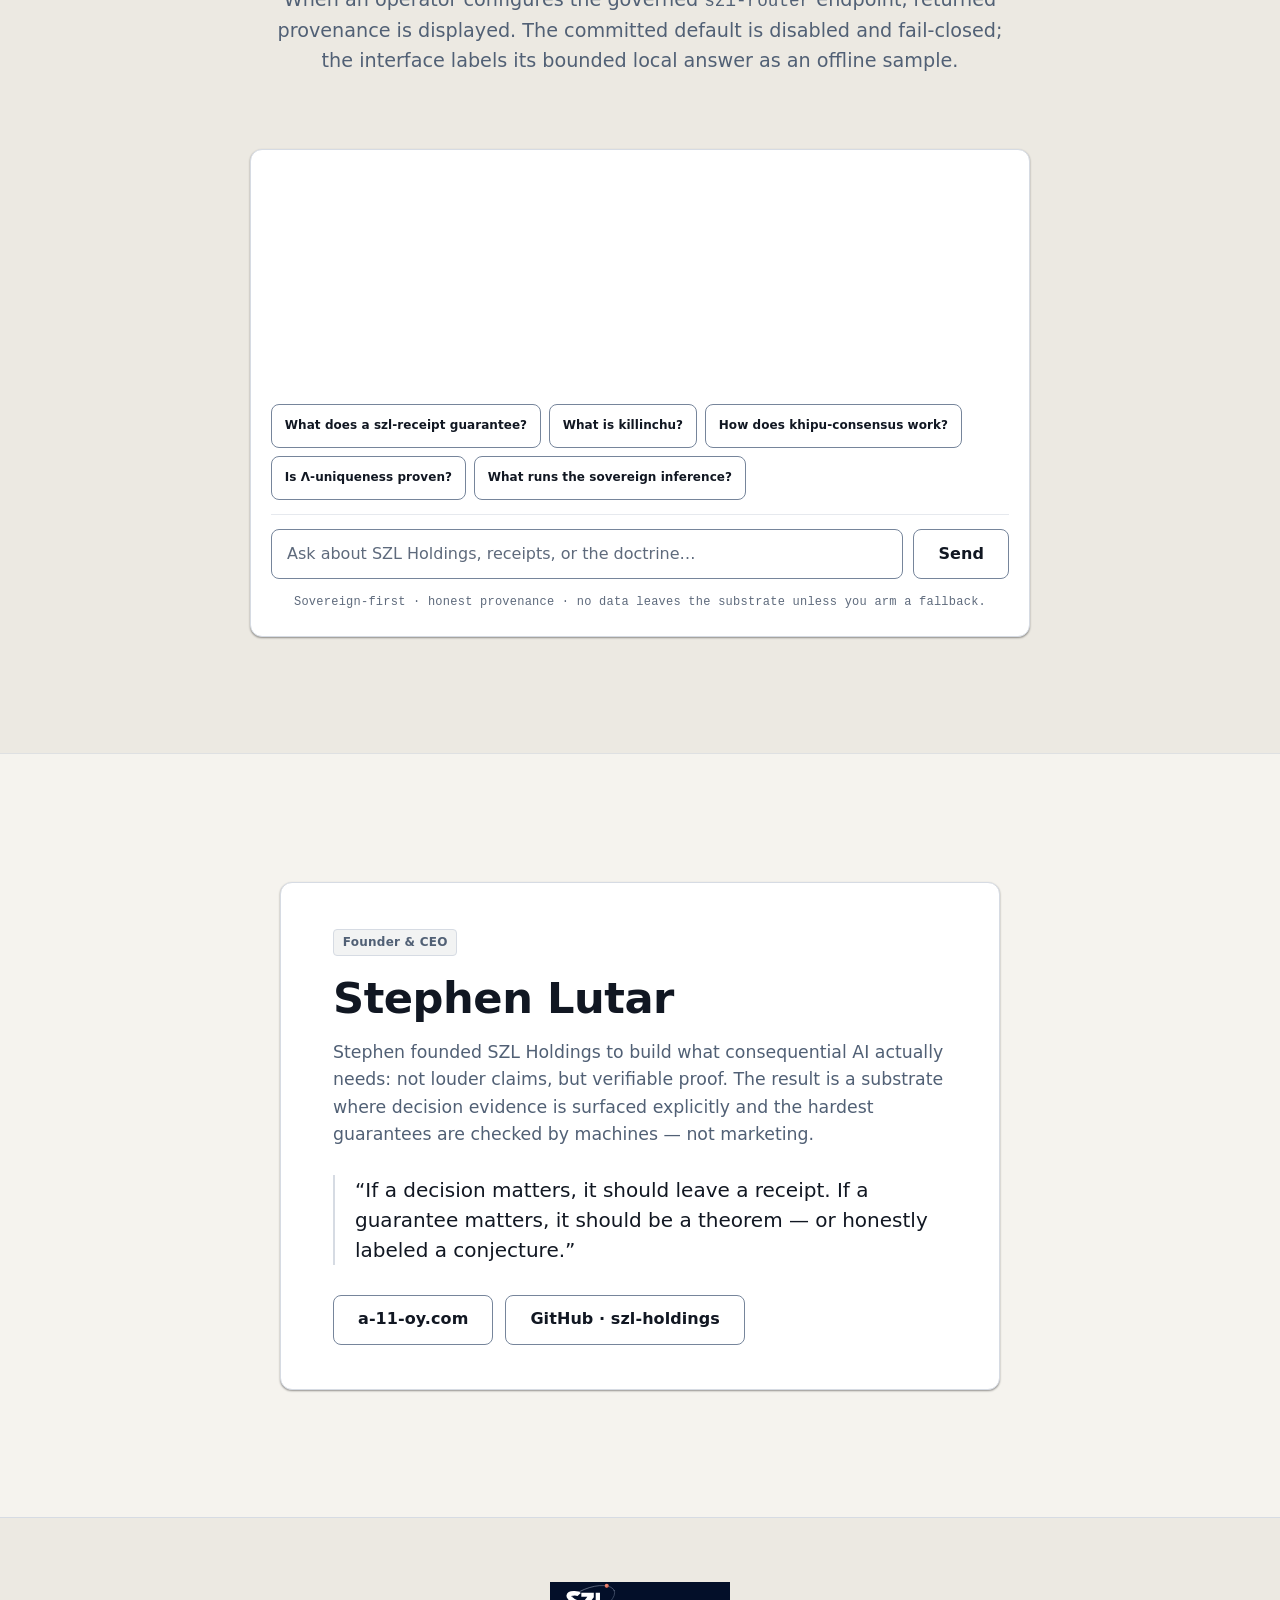
==== commit 2e10dd28: "Clarify local sample key trust boundary" ====
--- a/index.html
+++ b/index.html
@@ -221,7 +221,7 @@
         <article class="pillar card reveal">
           <span class="pillar-no">02 · DEVELOPER / SAMPLE</span>
           <h3>Reproduce a receipt check.</h3>
-          <p>Use the <a href="https://github.com/szl-holdings/szl-receipt#quick-start" target="_blank" rel="noopener">Python receipt quick start</a> to install <code>szl-receipt-dsse</code> and check a local SAMPLE receipt with a trusted public key. Unsigned output stays unverified.</p>
+          <p>Use the <a href="https://github.com/szl-holdings/szl-receipt#quick-start" target="_blank" rel="noopener">Python receipt quick start</a> to install <code>szl-receipt-dsse</code> and check a local SAMPLE receipt with its matching public key. The example does not establish signer trust; unsigned output stays unverified.</p>
           <a class="btn btn-secondary btn-sm" href="https://holdings.a-11-oy.com/docs-site/">Read developer docs <span aria-hidden="true">→</span></a>
         </article>
       </div>
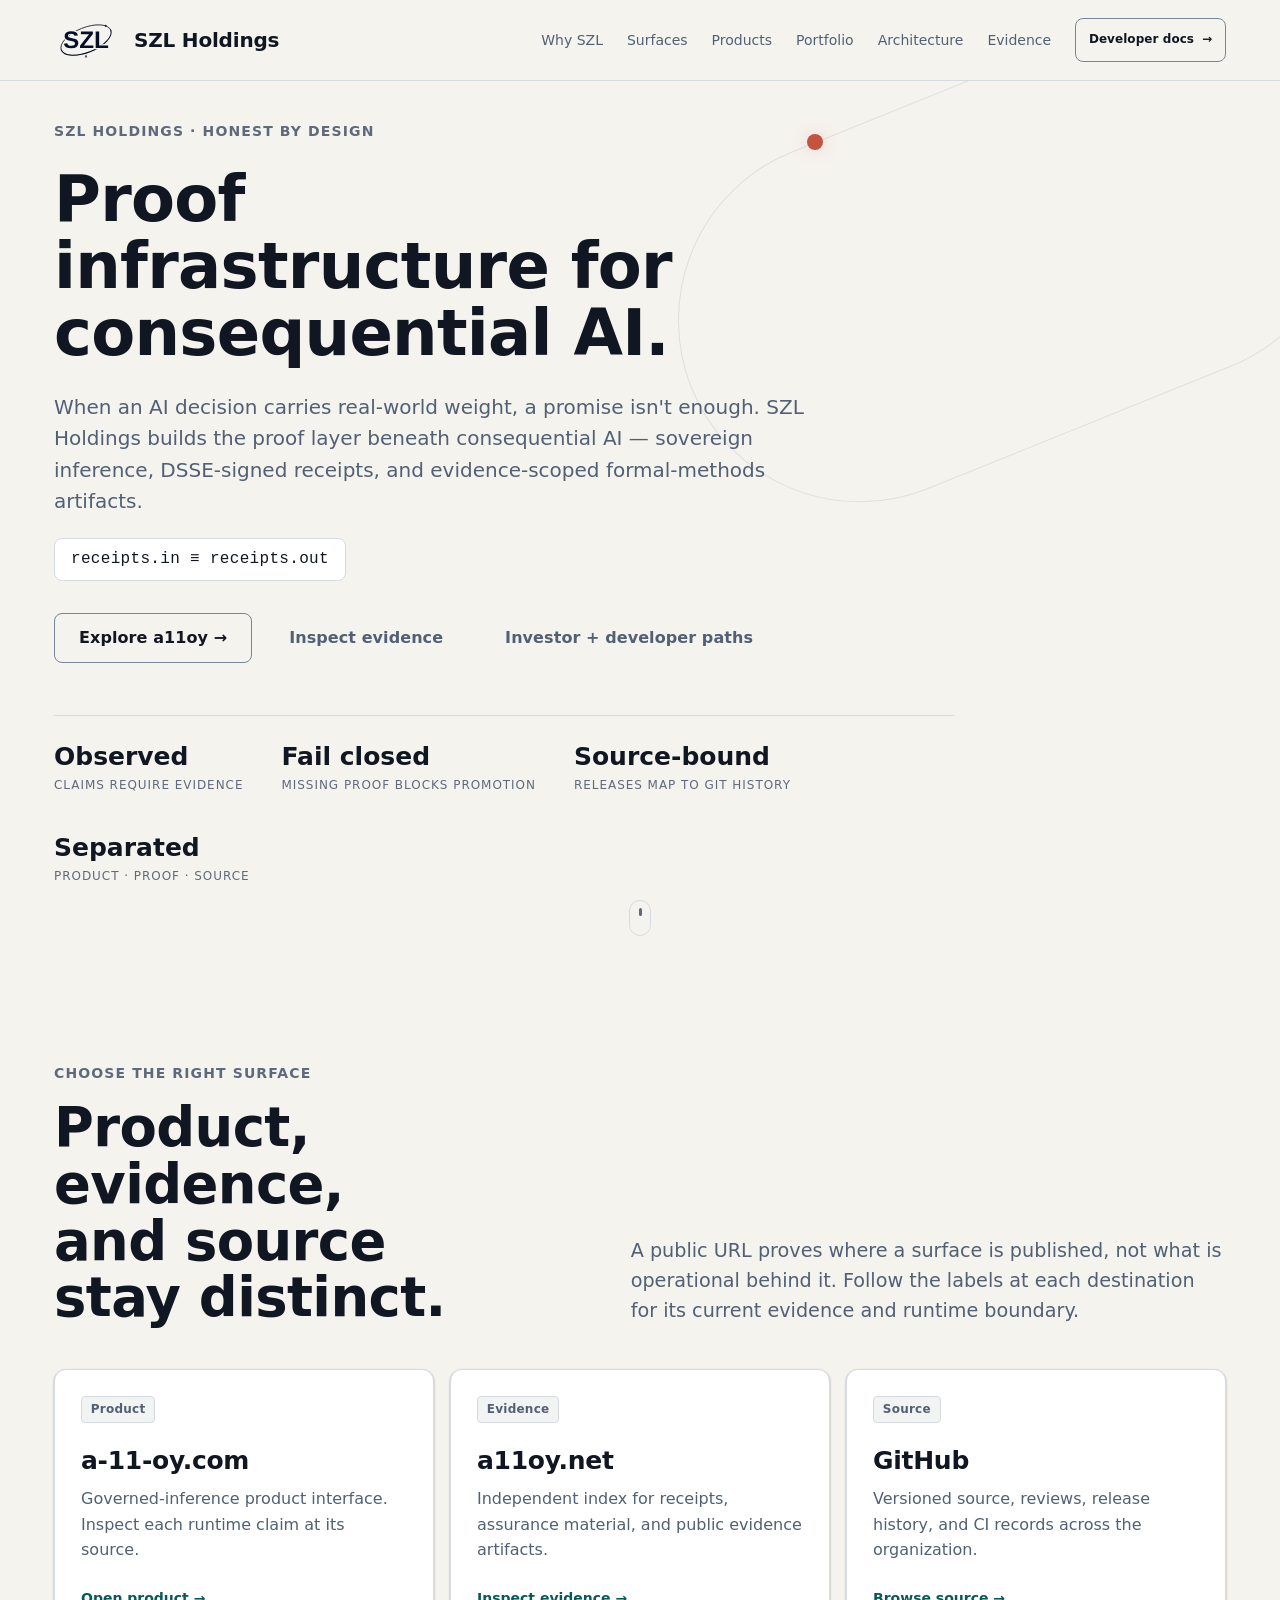
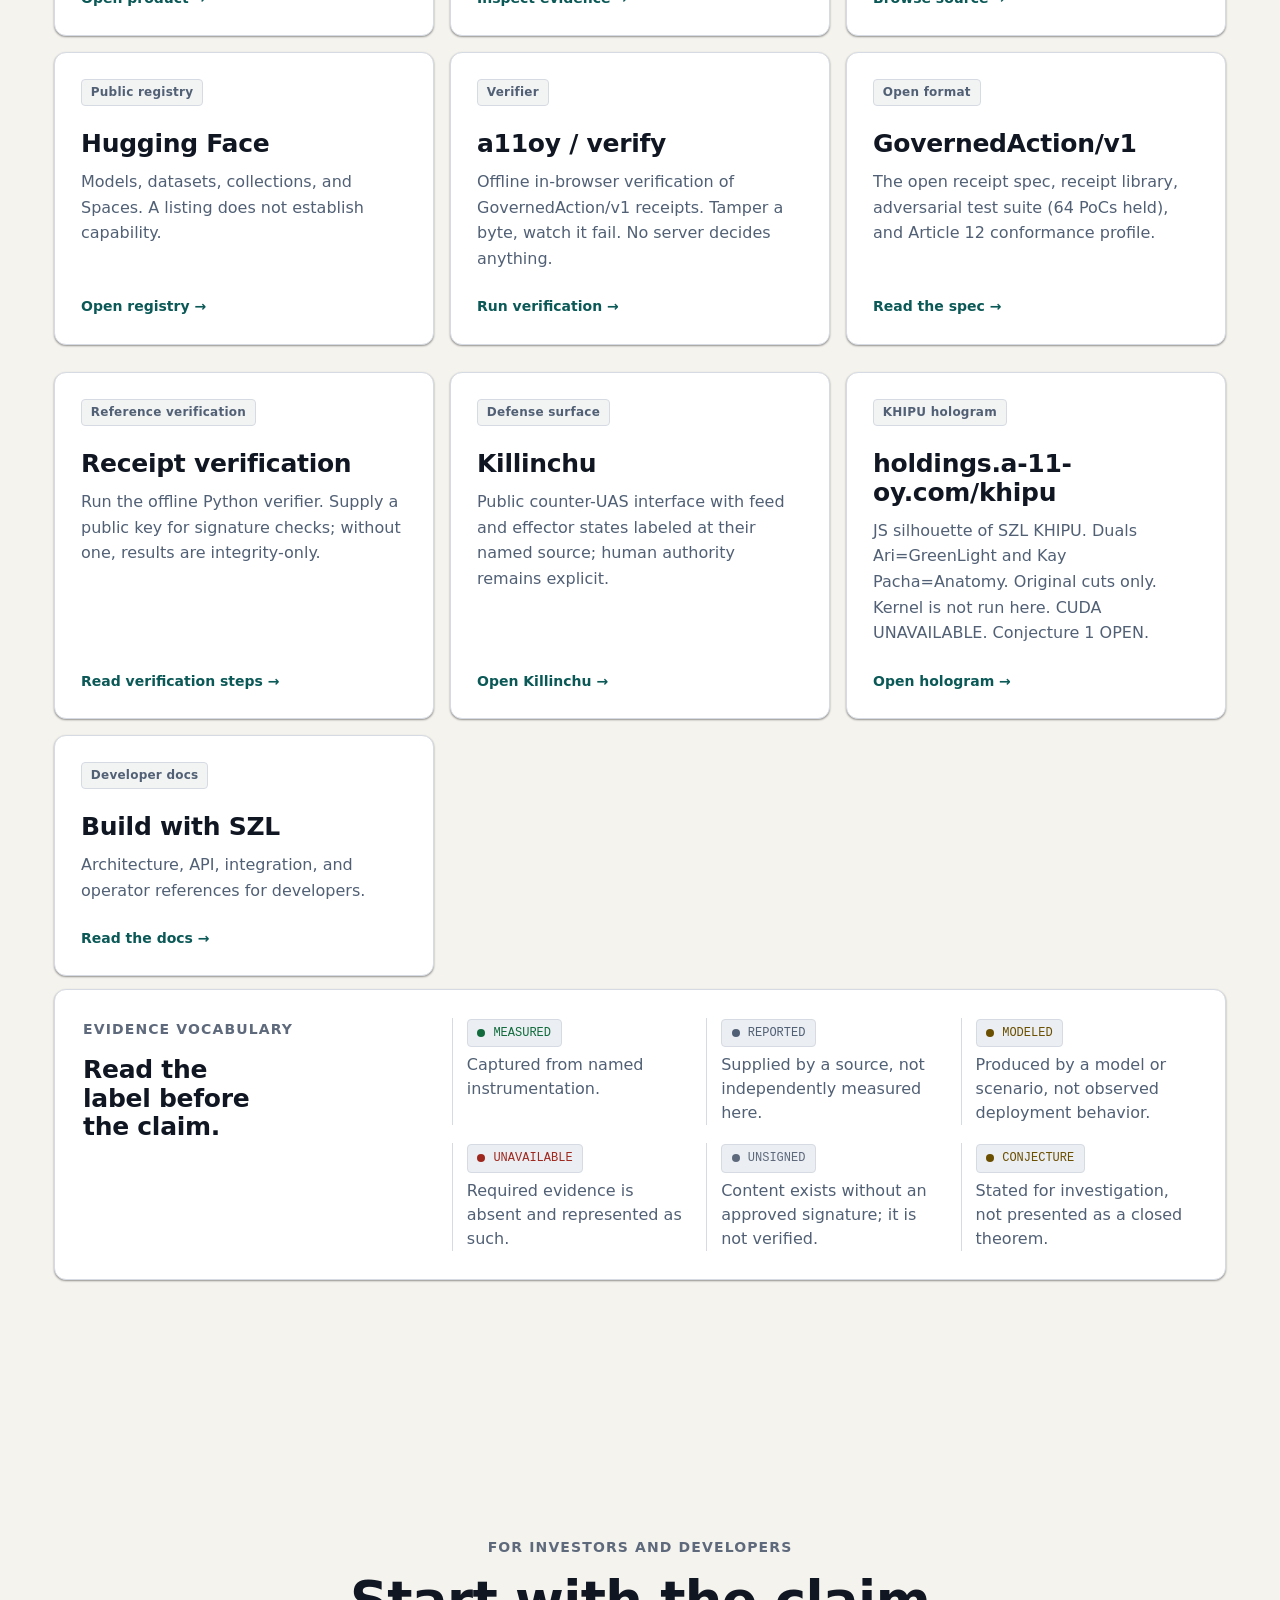
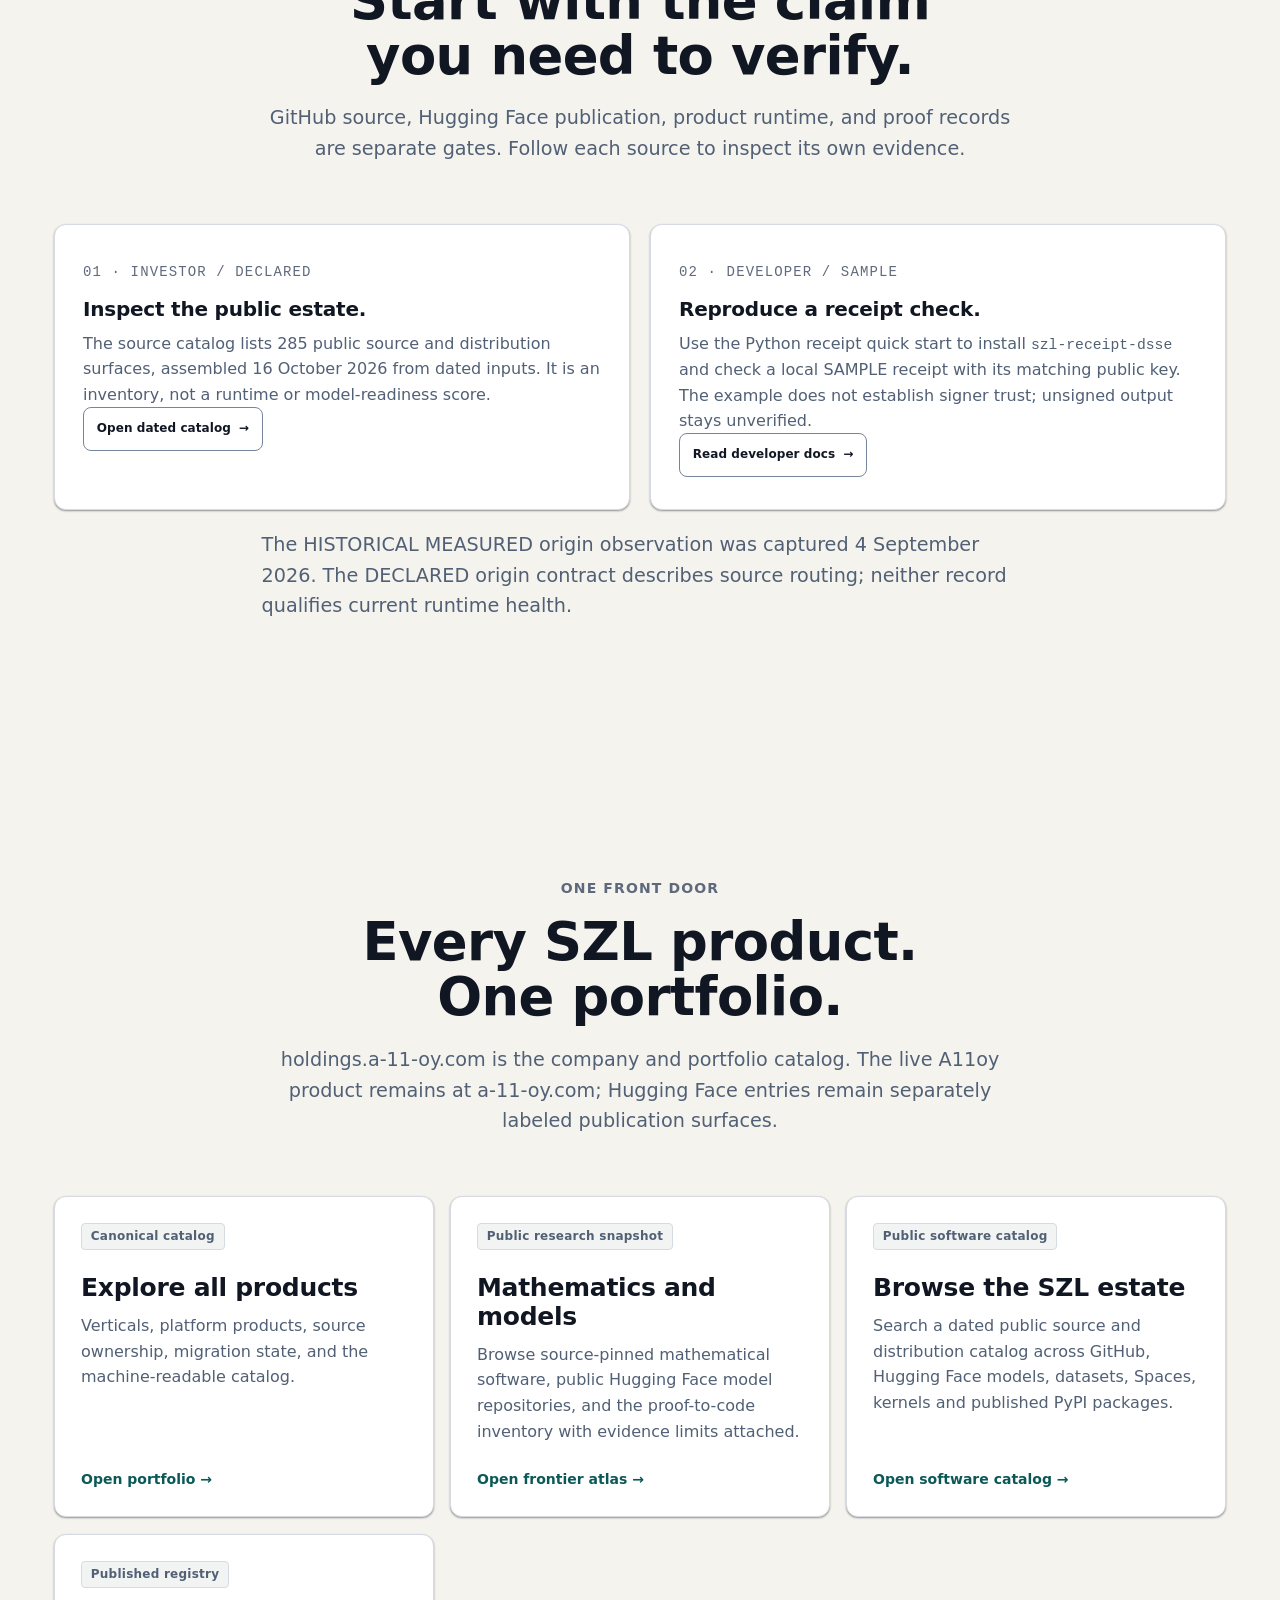
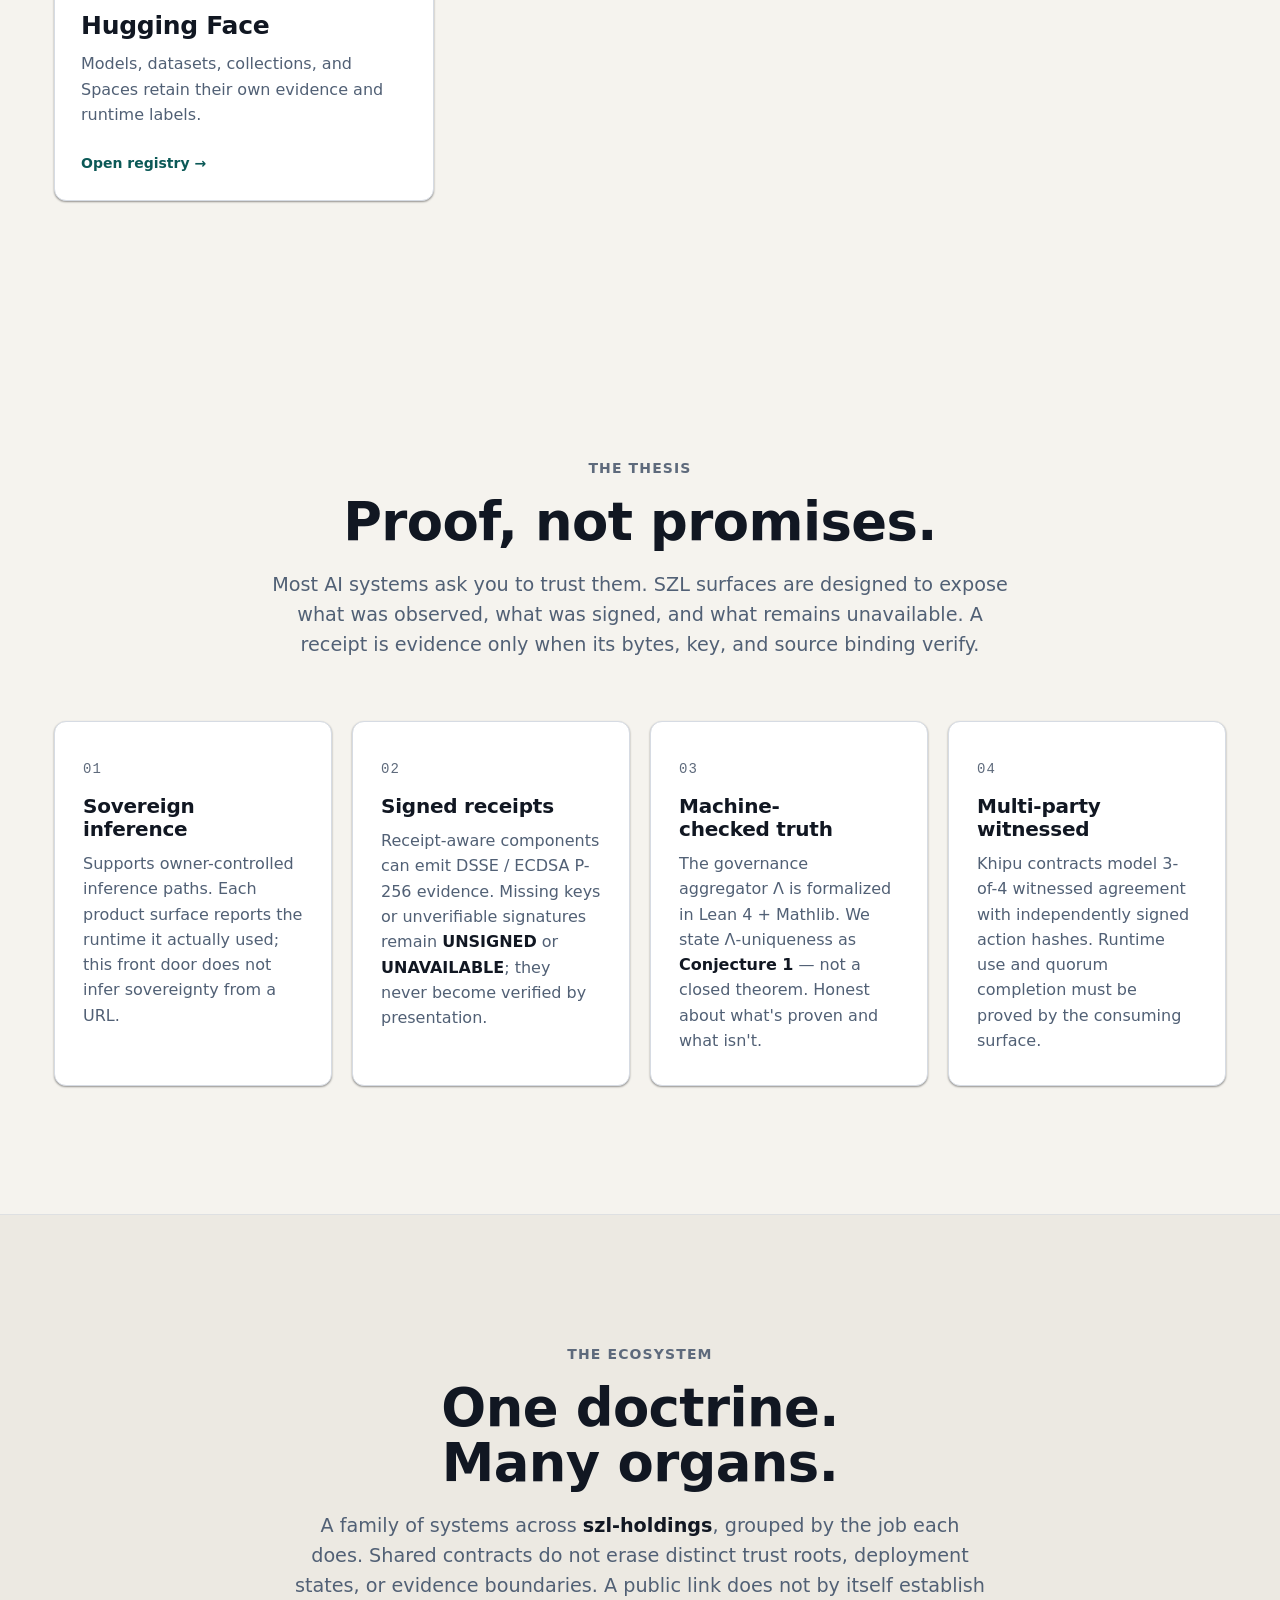
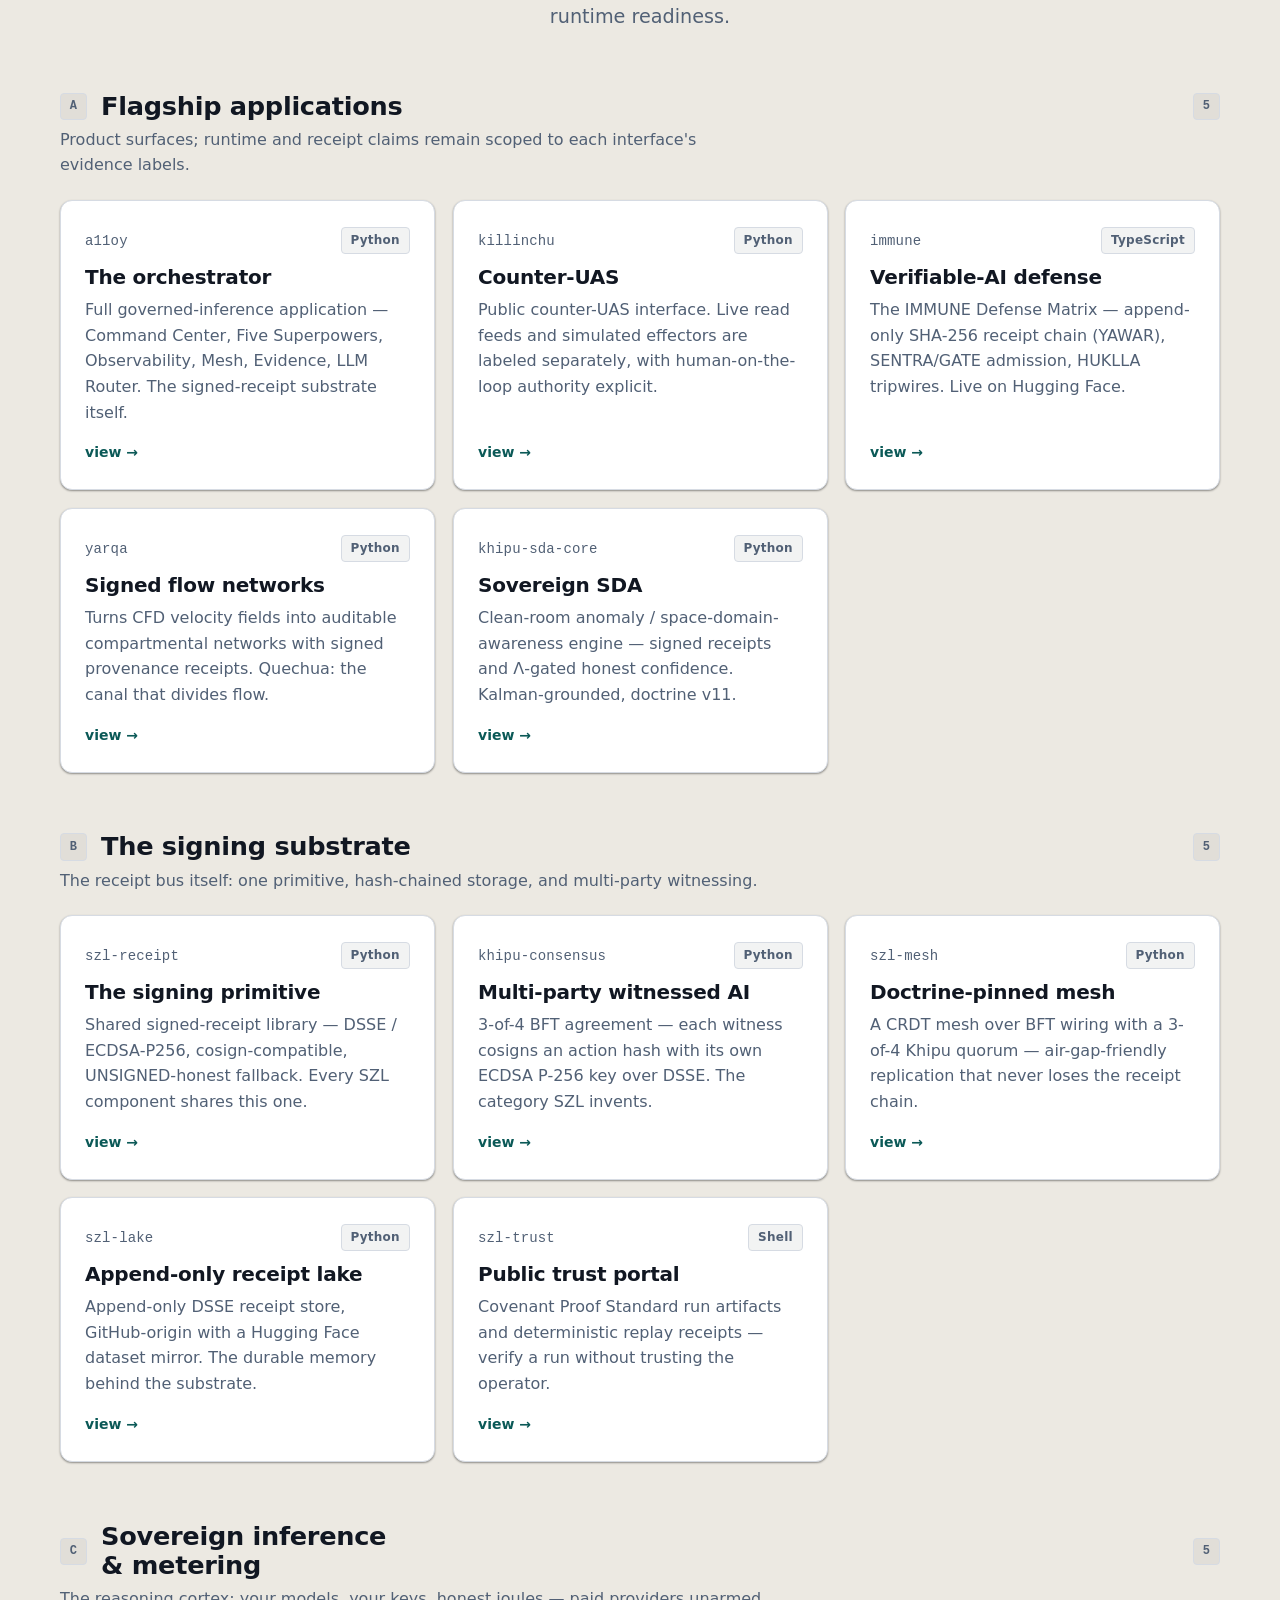
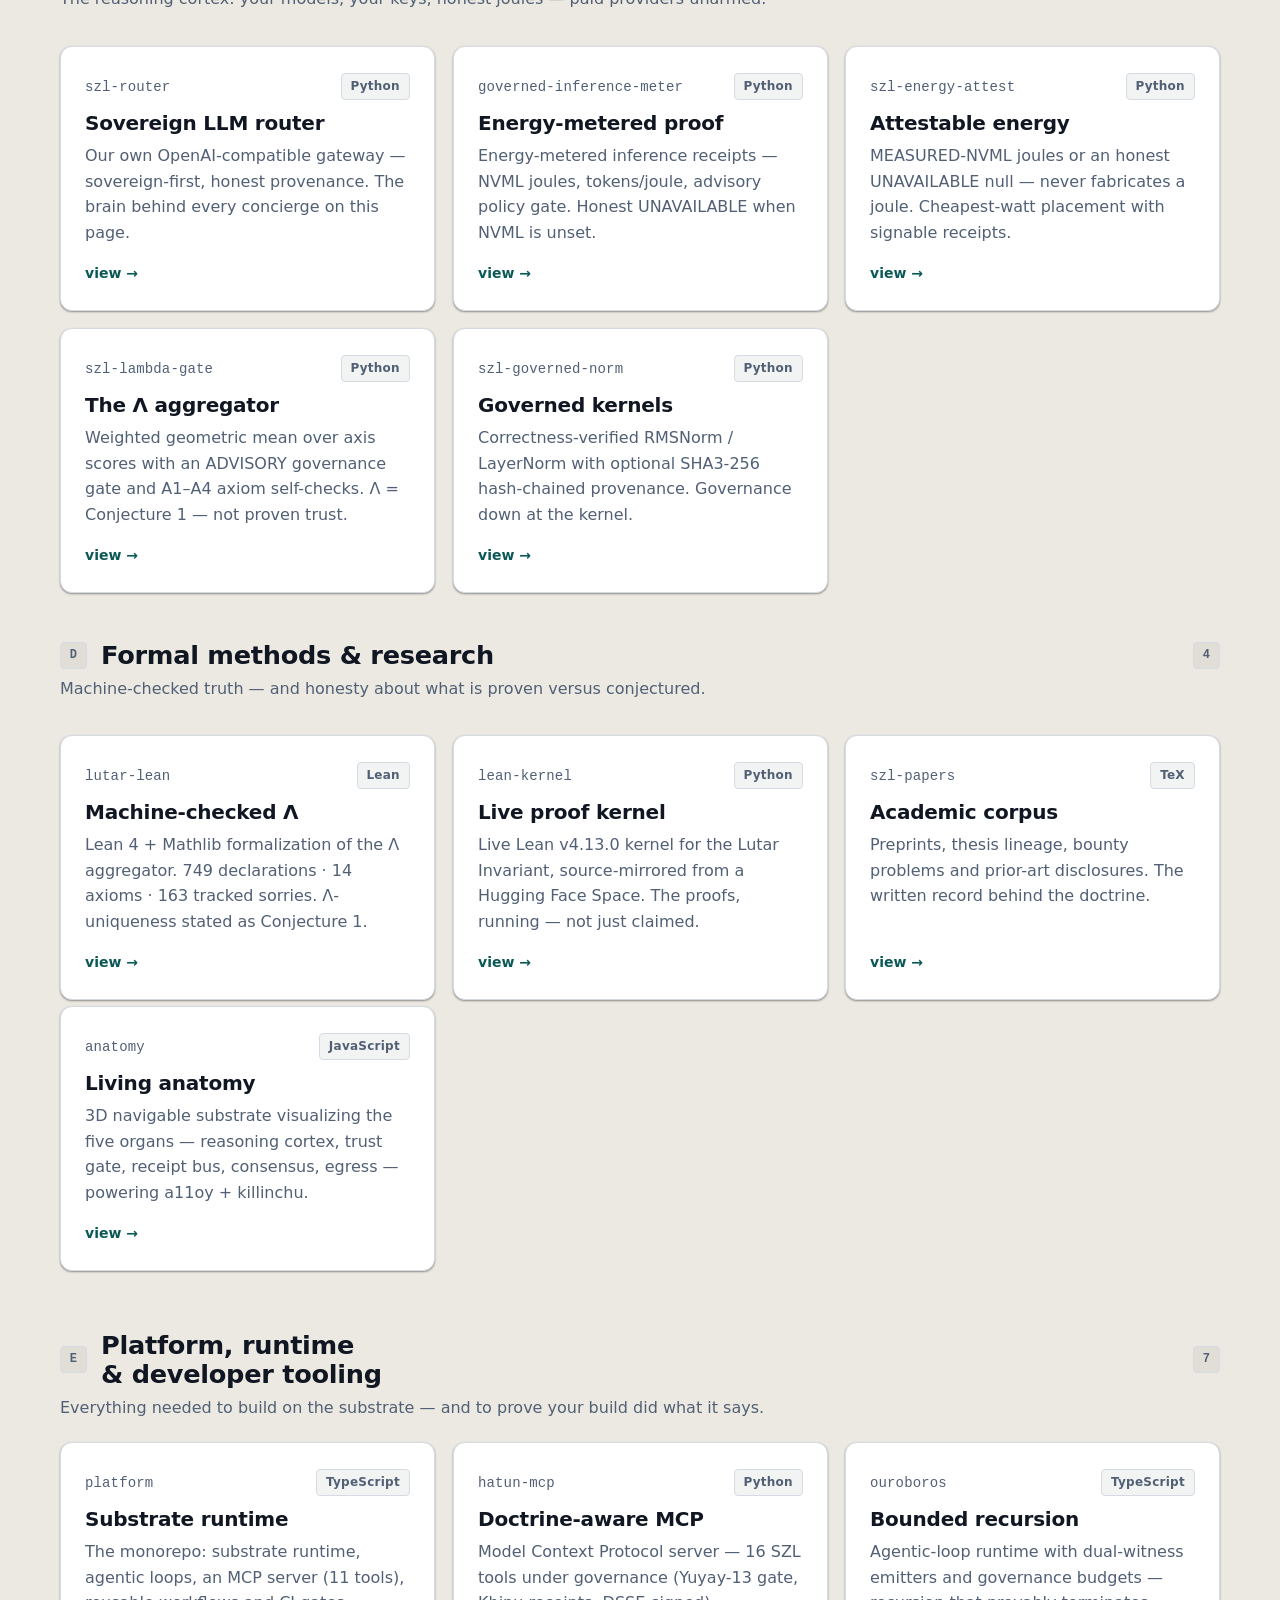
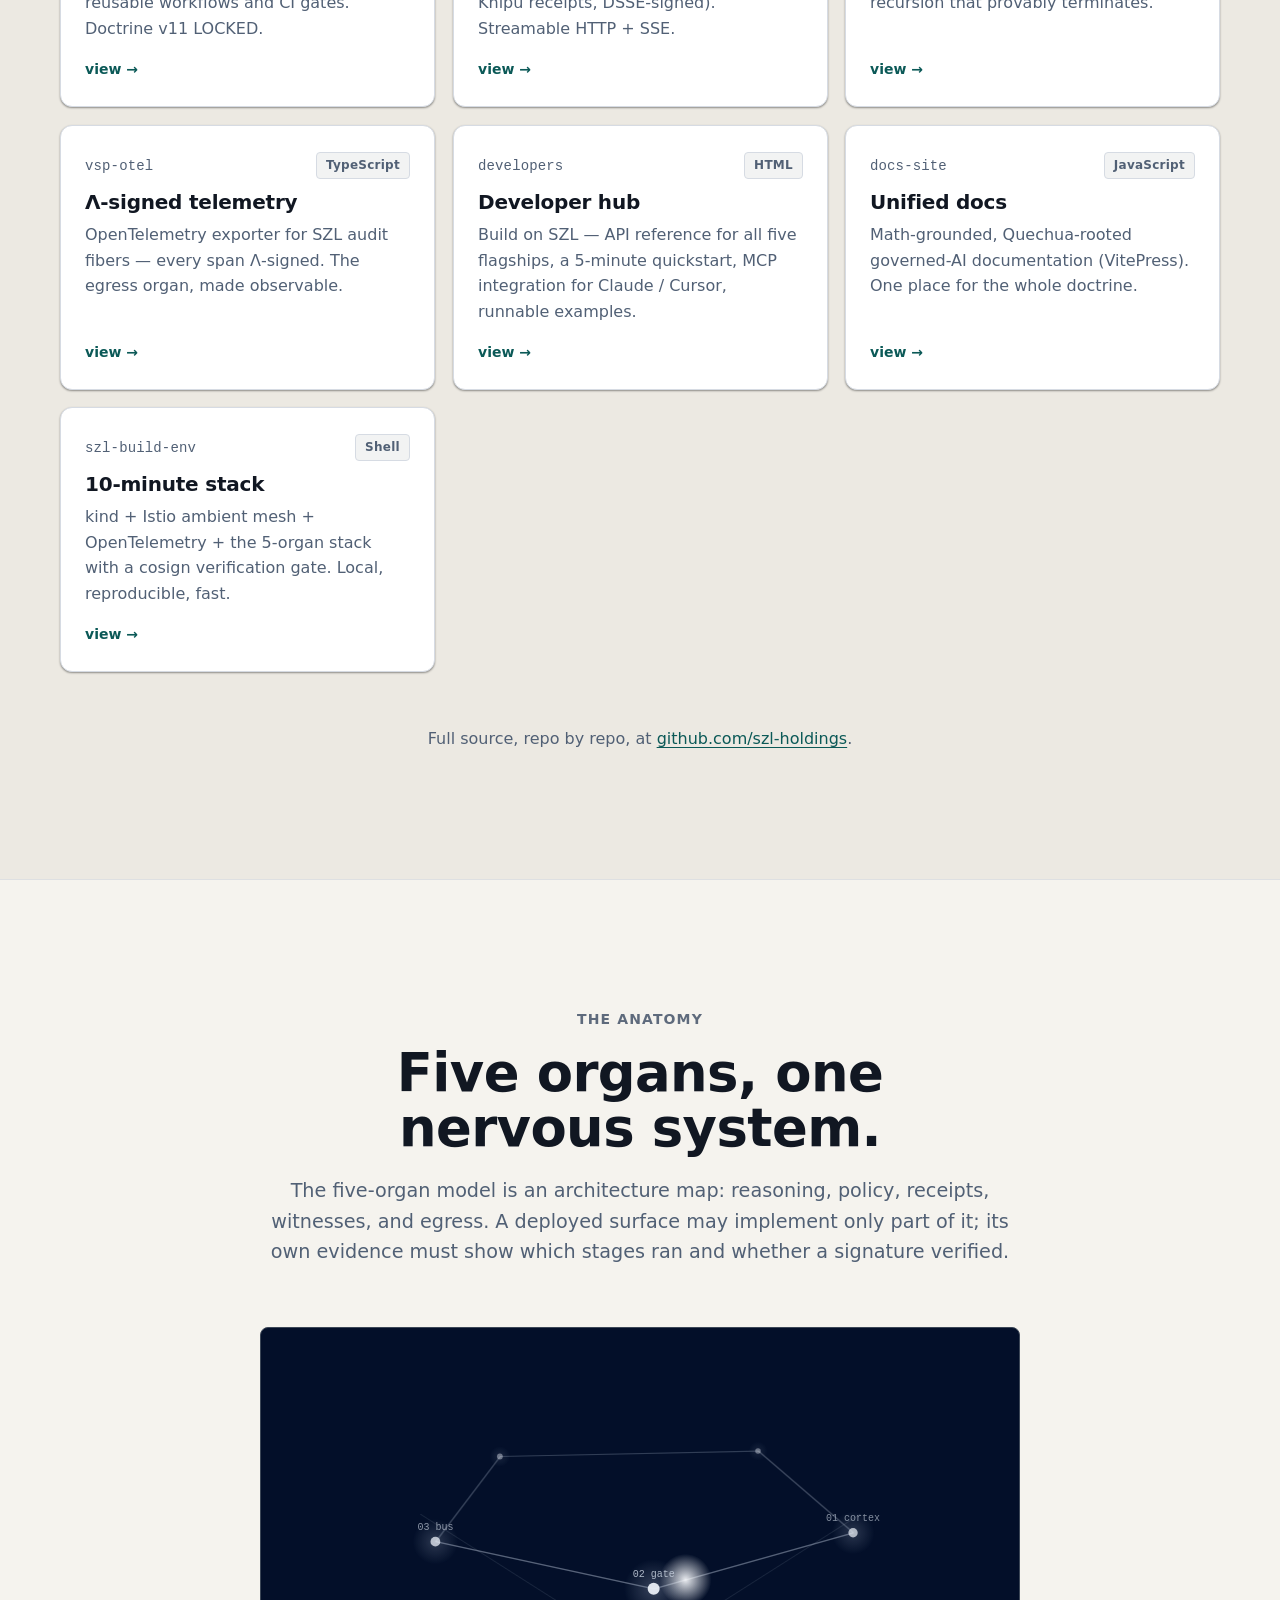
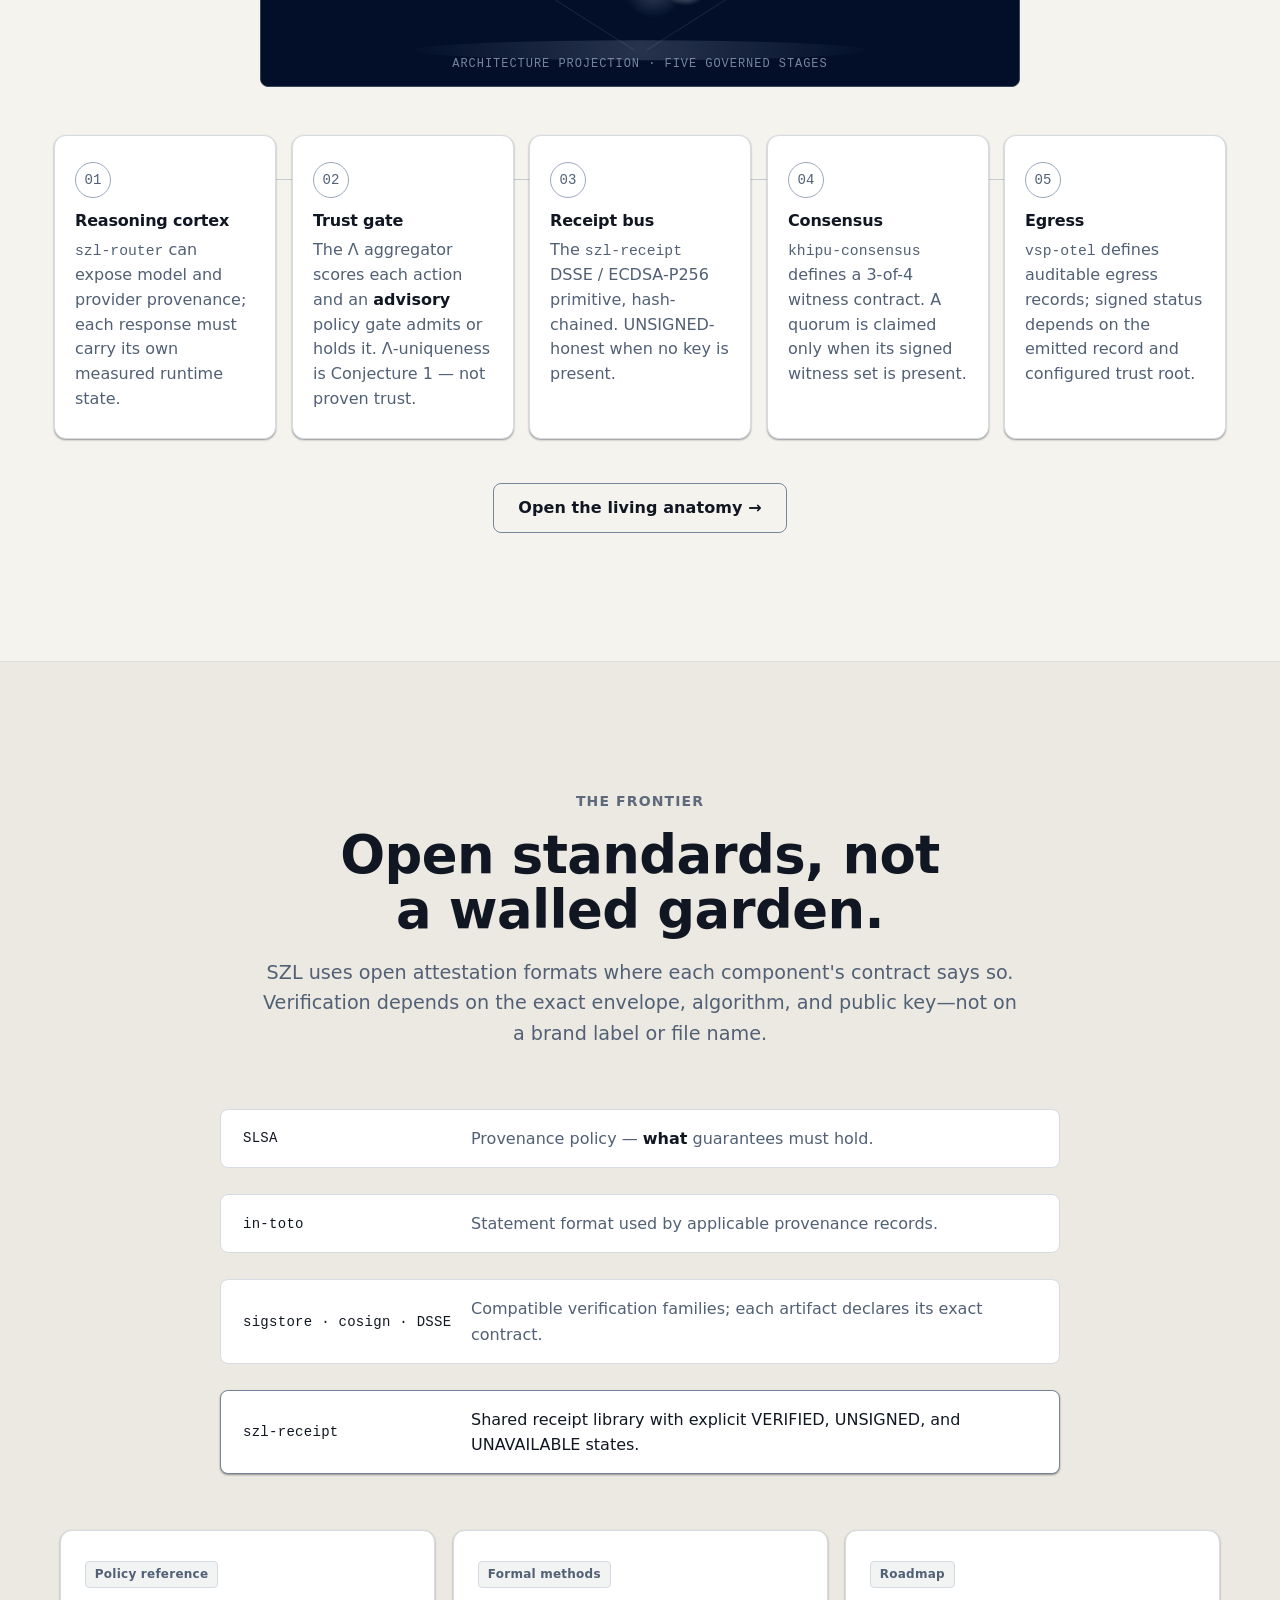
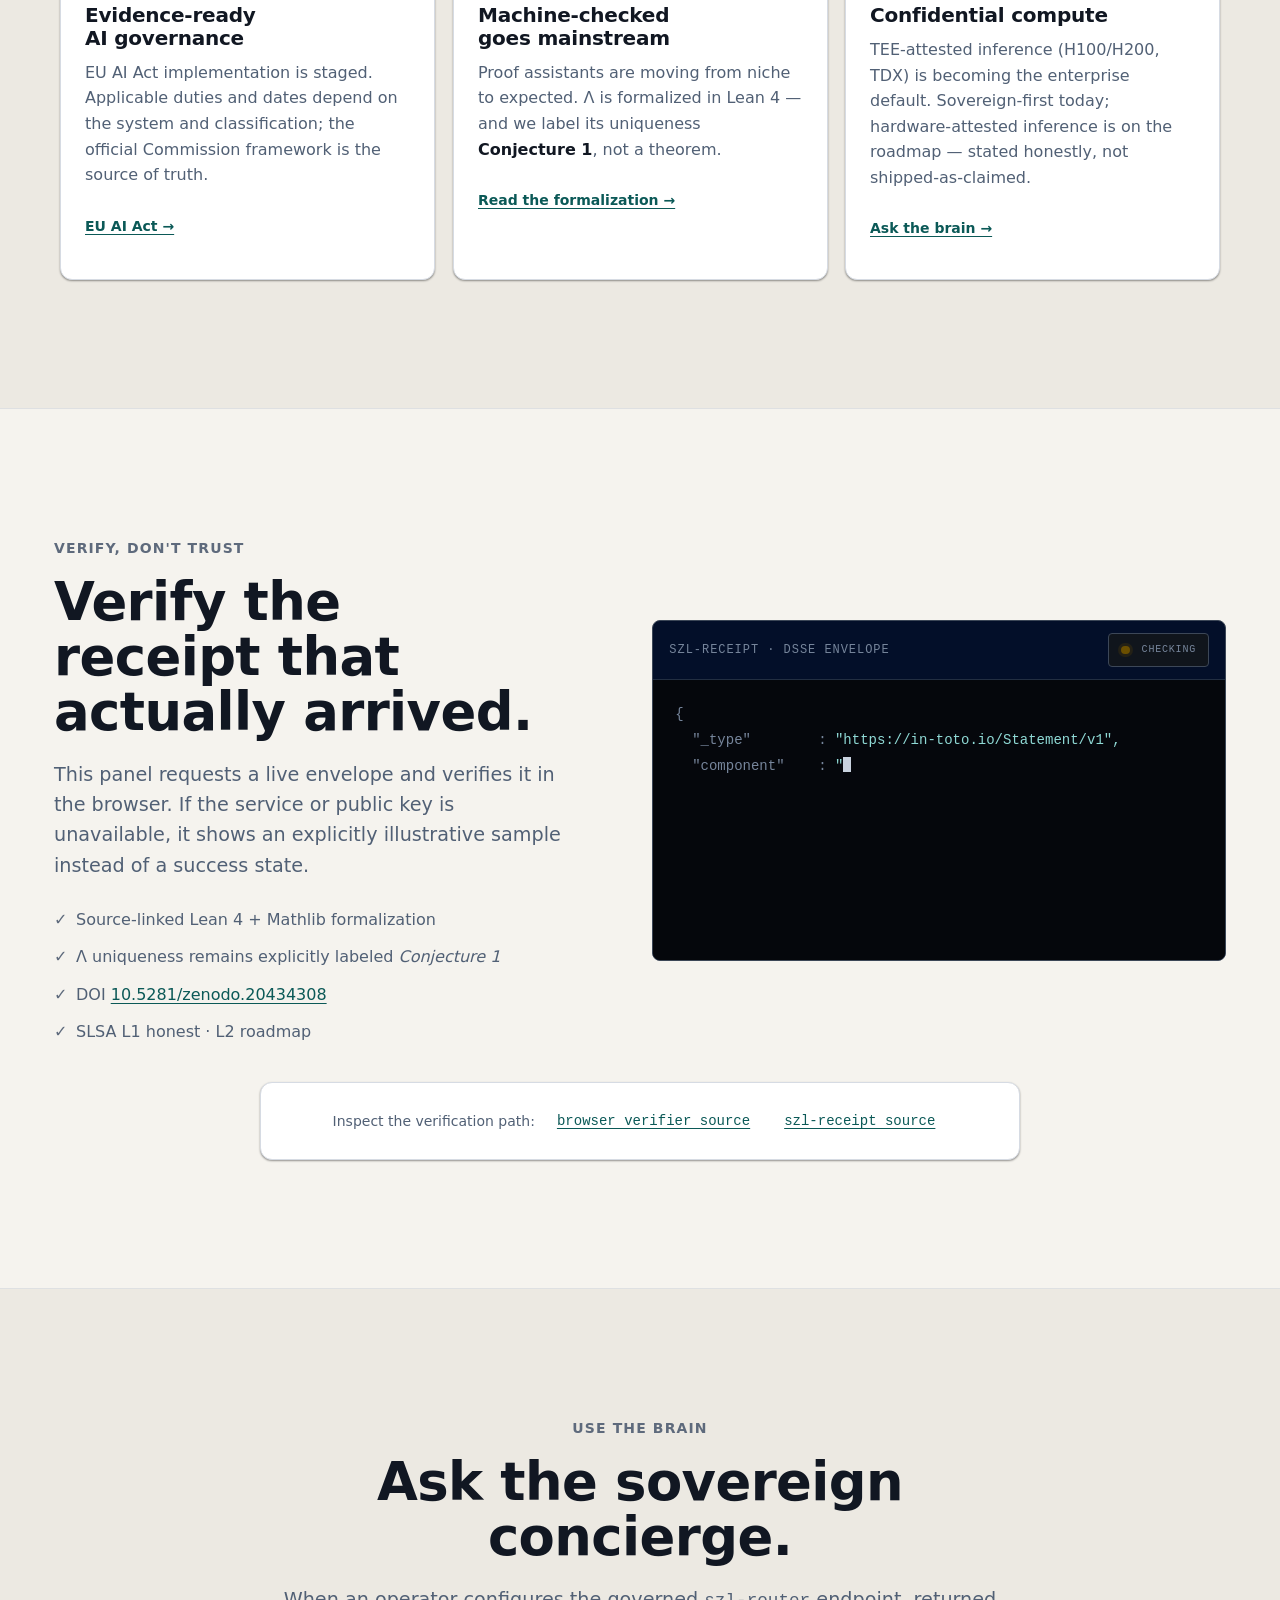
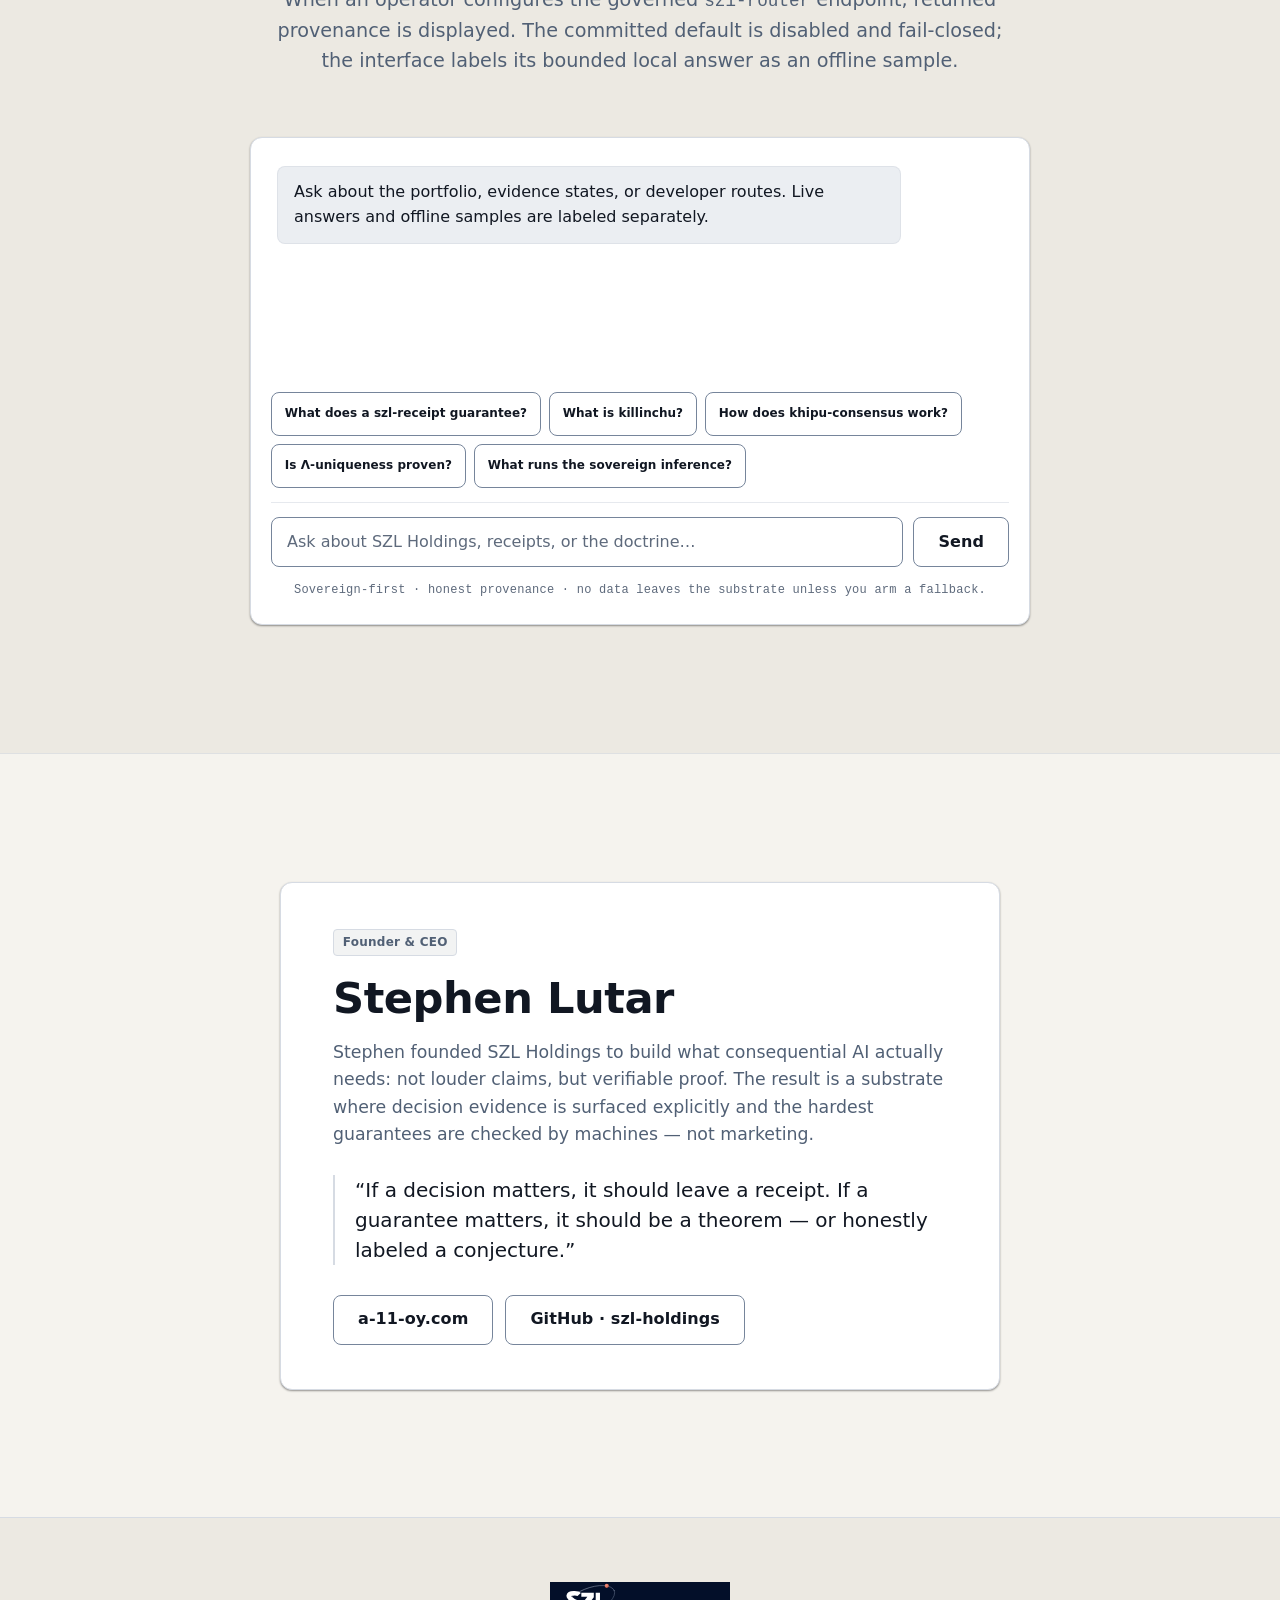
==== commit f4d7f3fe: "Fit hero equation badge at 320px without overflow" ====
--- a/index.html
+++ b/index.html
@@ -28,7 +28,7 @@
   <meta name="twitter:description" content="Sovereign inference. DSSE-signed receipts. Machine-checked in Lean 4. receipts.in ≡ receipts.out." />
   <meta name="twitter:image" content="https://holdings.a-11-oy.com/assets/hero.png" />
   <link rel="stylesheet" href="/assets/szl/szl-design-system.css" />
-  <link rel="stylesheet" href="styles.css?v=5f82f5bbd2a3" />
+  <link rel="stylesheet" href="styles.css?v=db173d545816" />
   <script type="application/ld+json">
   {
     "@context": "https://schema.org",
--- a/styles.css
+++ b/styles.css
@@ -232,6 +232,9 @@
   .status-key dl{grid-template-columns:1fr}
   .footer{padding-bottom:calc(38px + var(--safe-area-bottom))}
 }
+@media(max-width:360px){
+  .hero-eq code{font-size:var(--text-sm);padding-inline:var(--space-3);white-space:nowrap;max-width:100%;overflow-x:auto}
+}
 @media(prefers-reduced-motion:reduce){
   html{scroll-behavior:auto}
   *{animation:none!important}
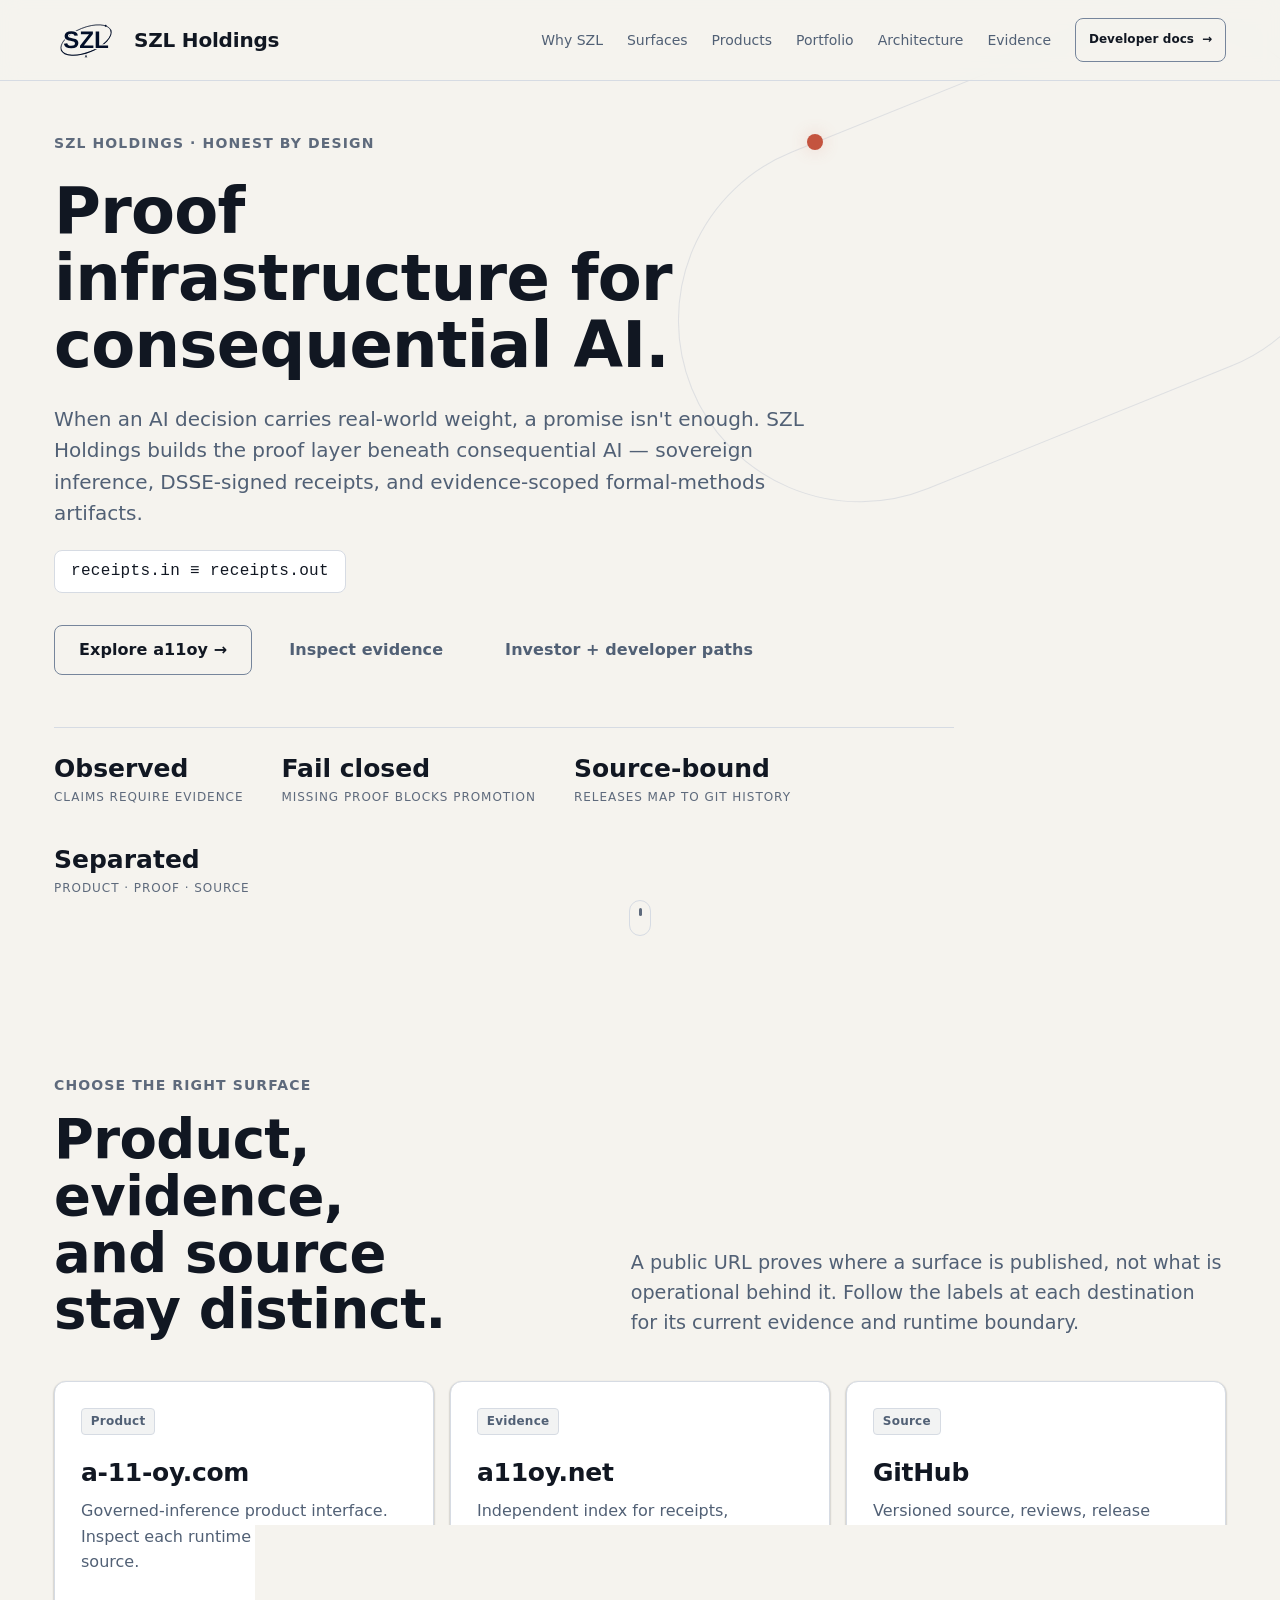
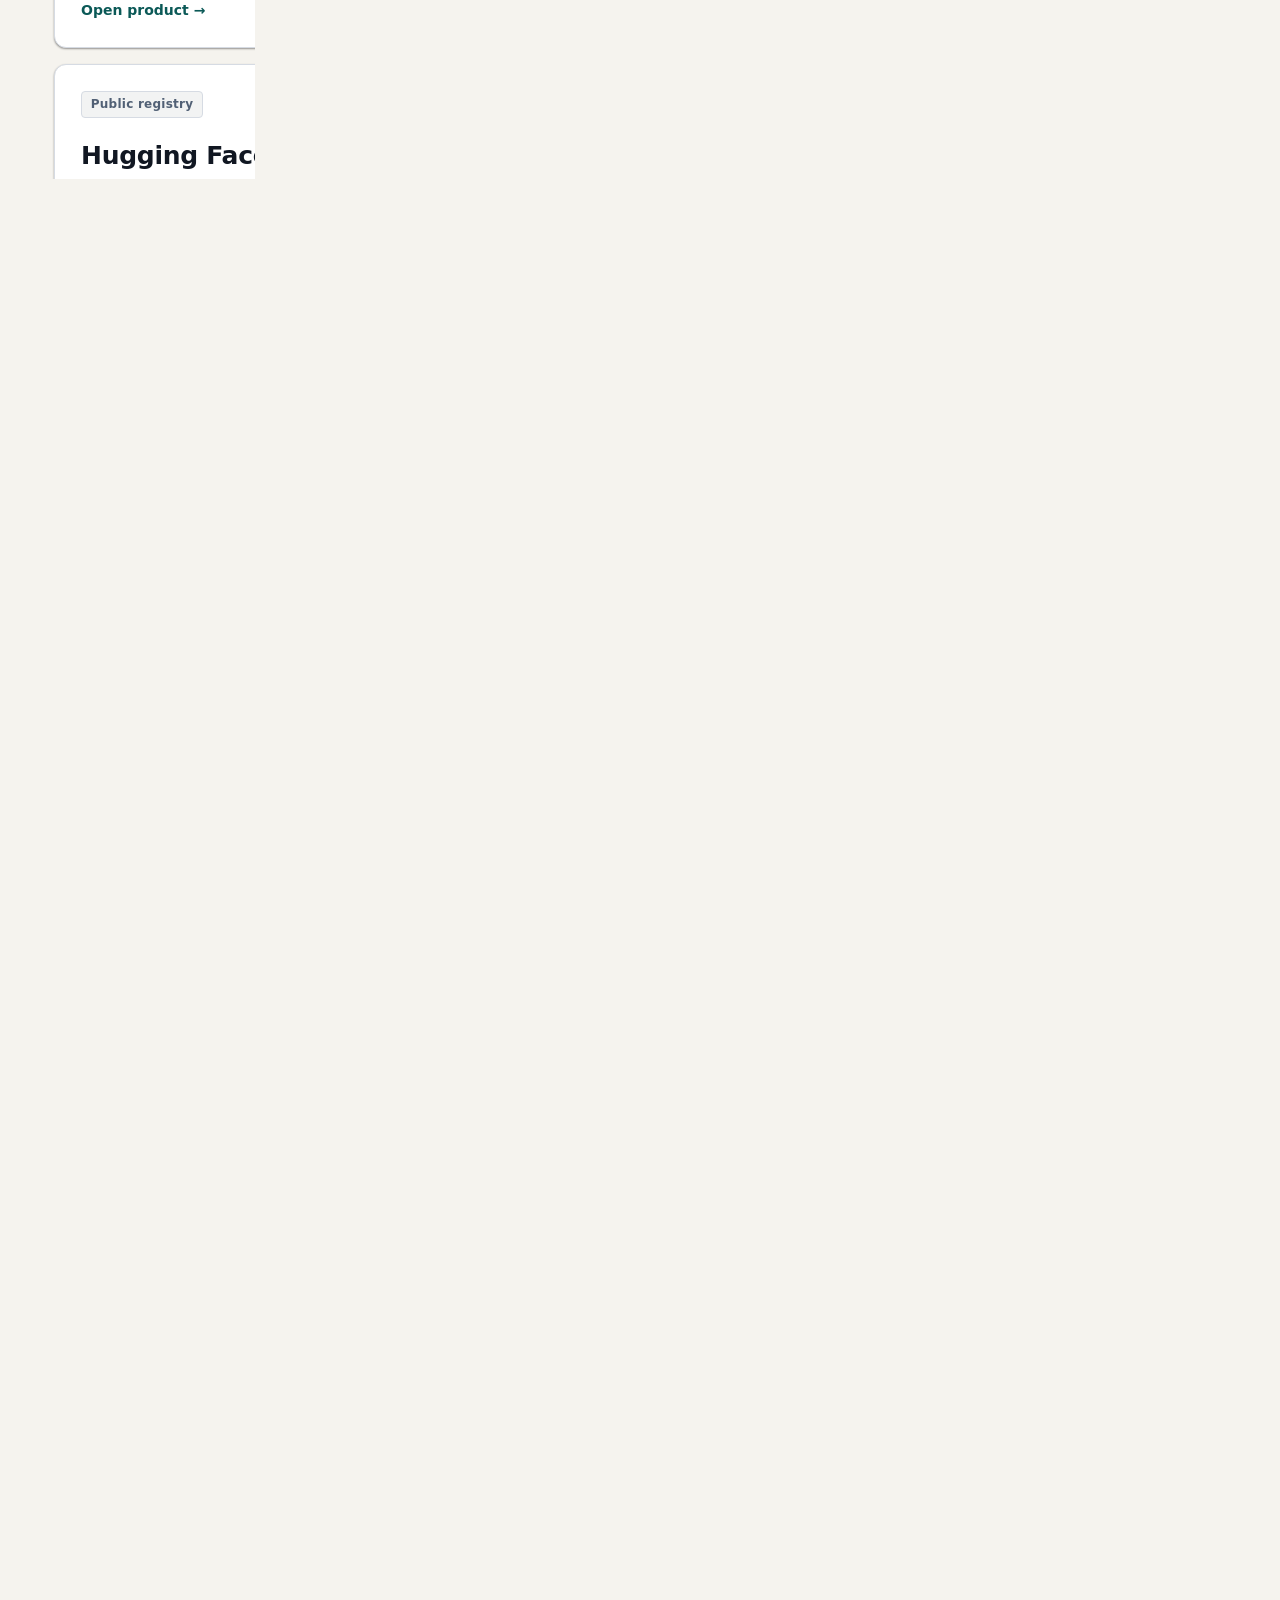
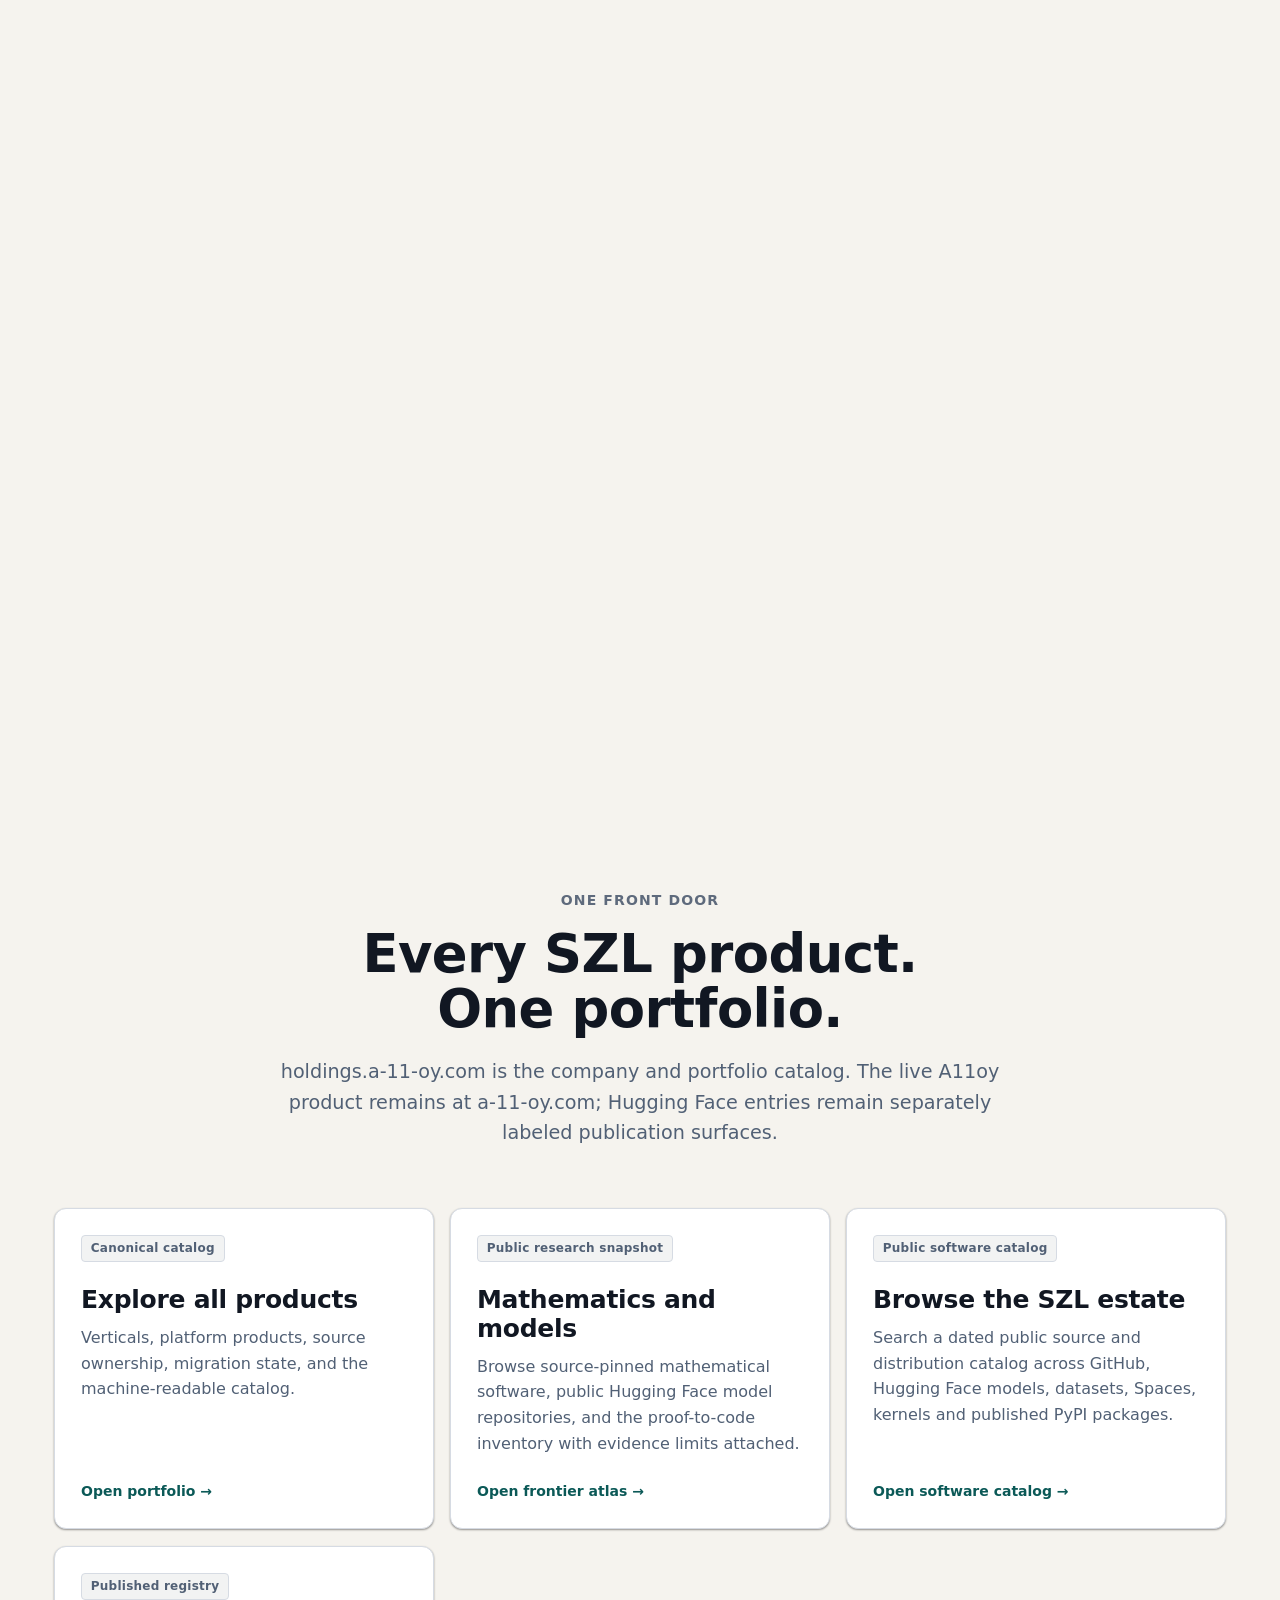
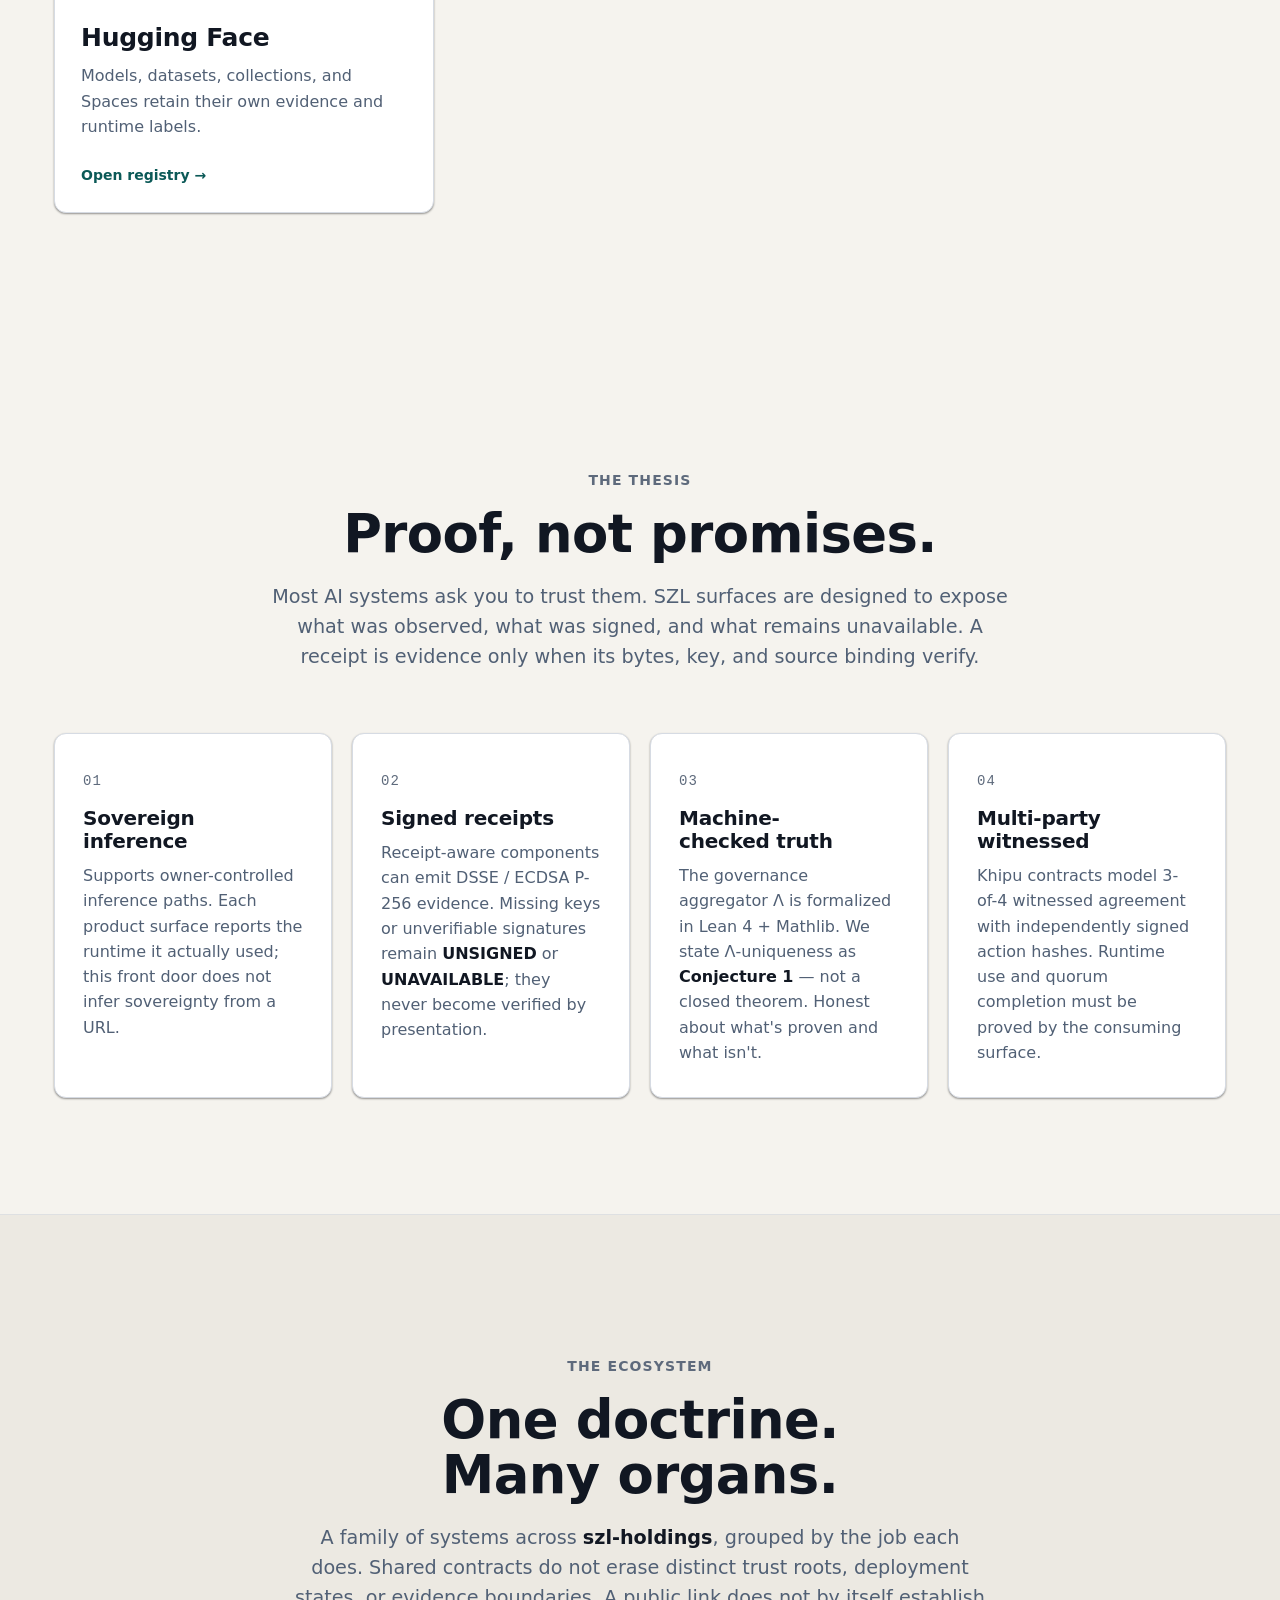
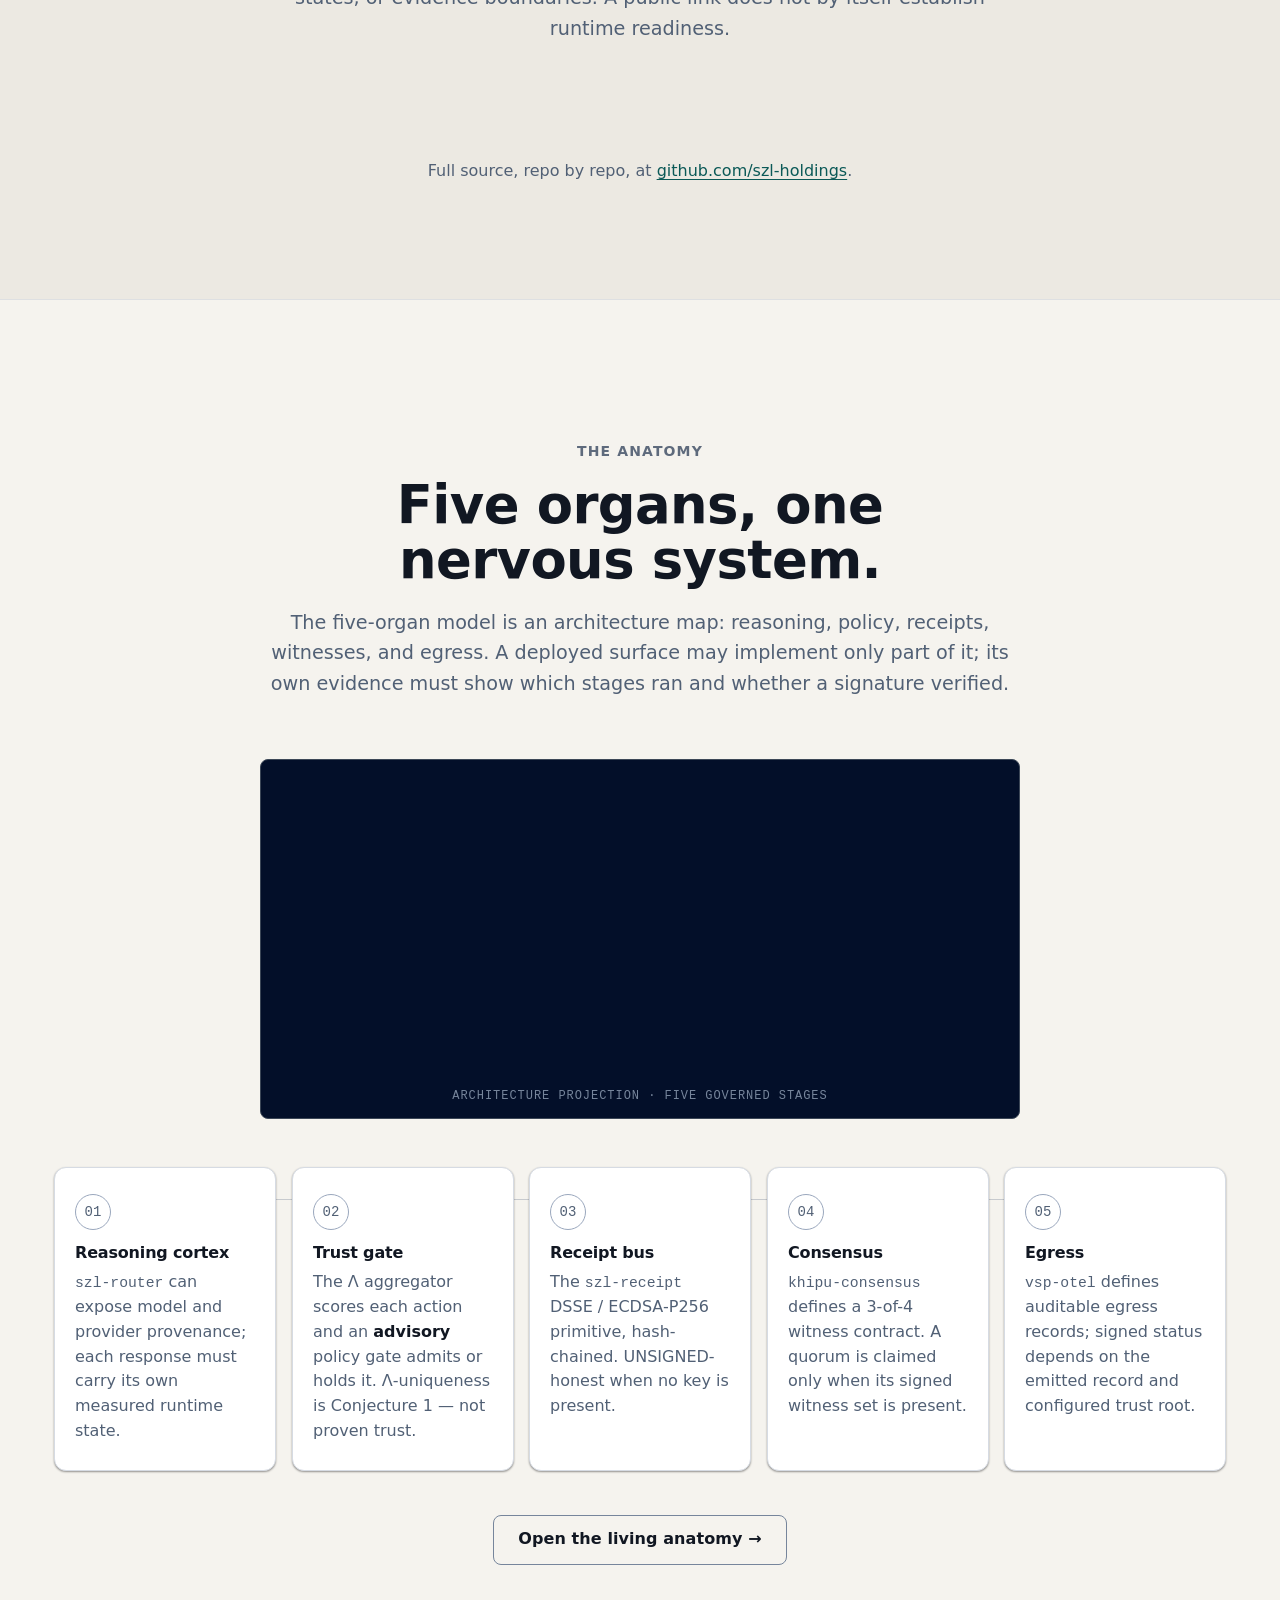
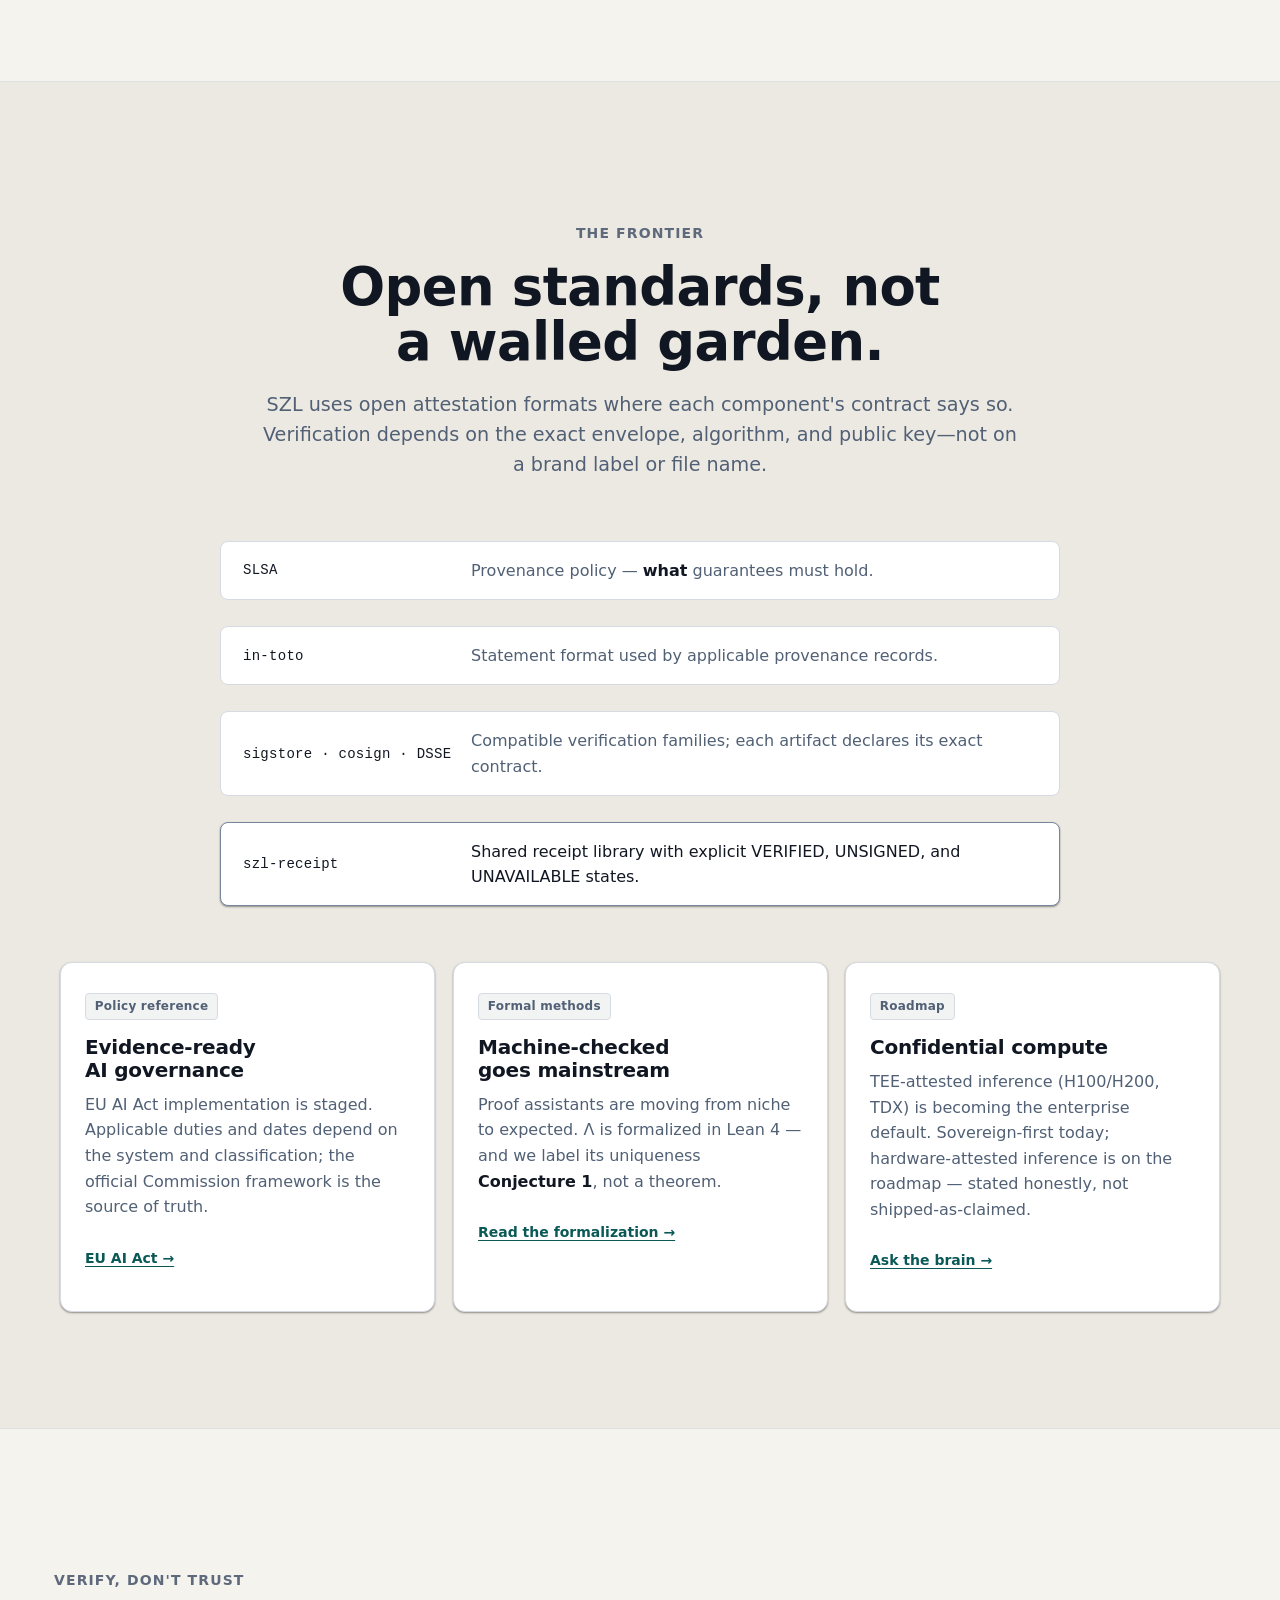
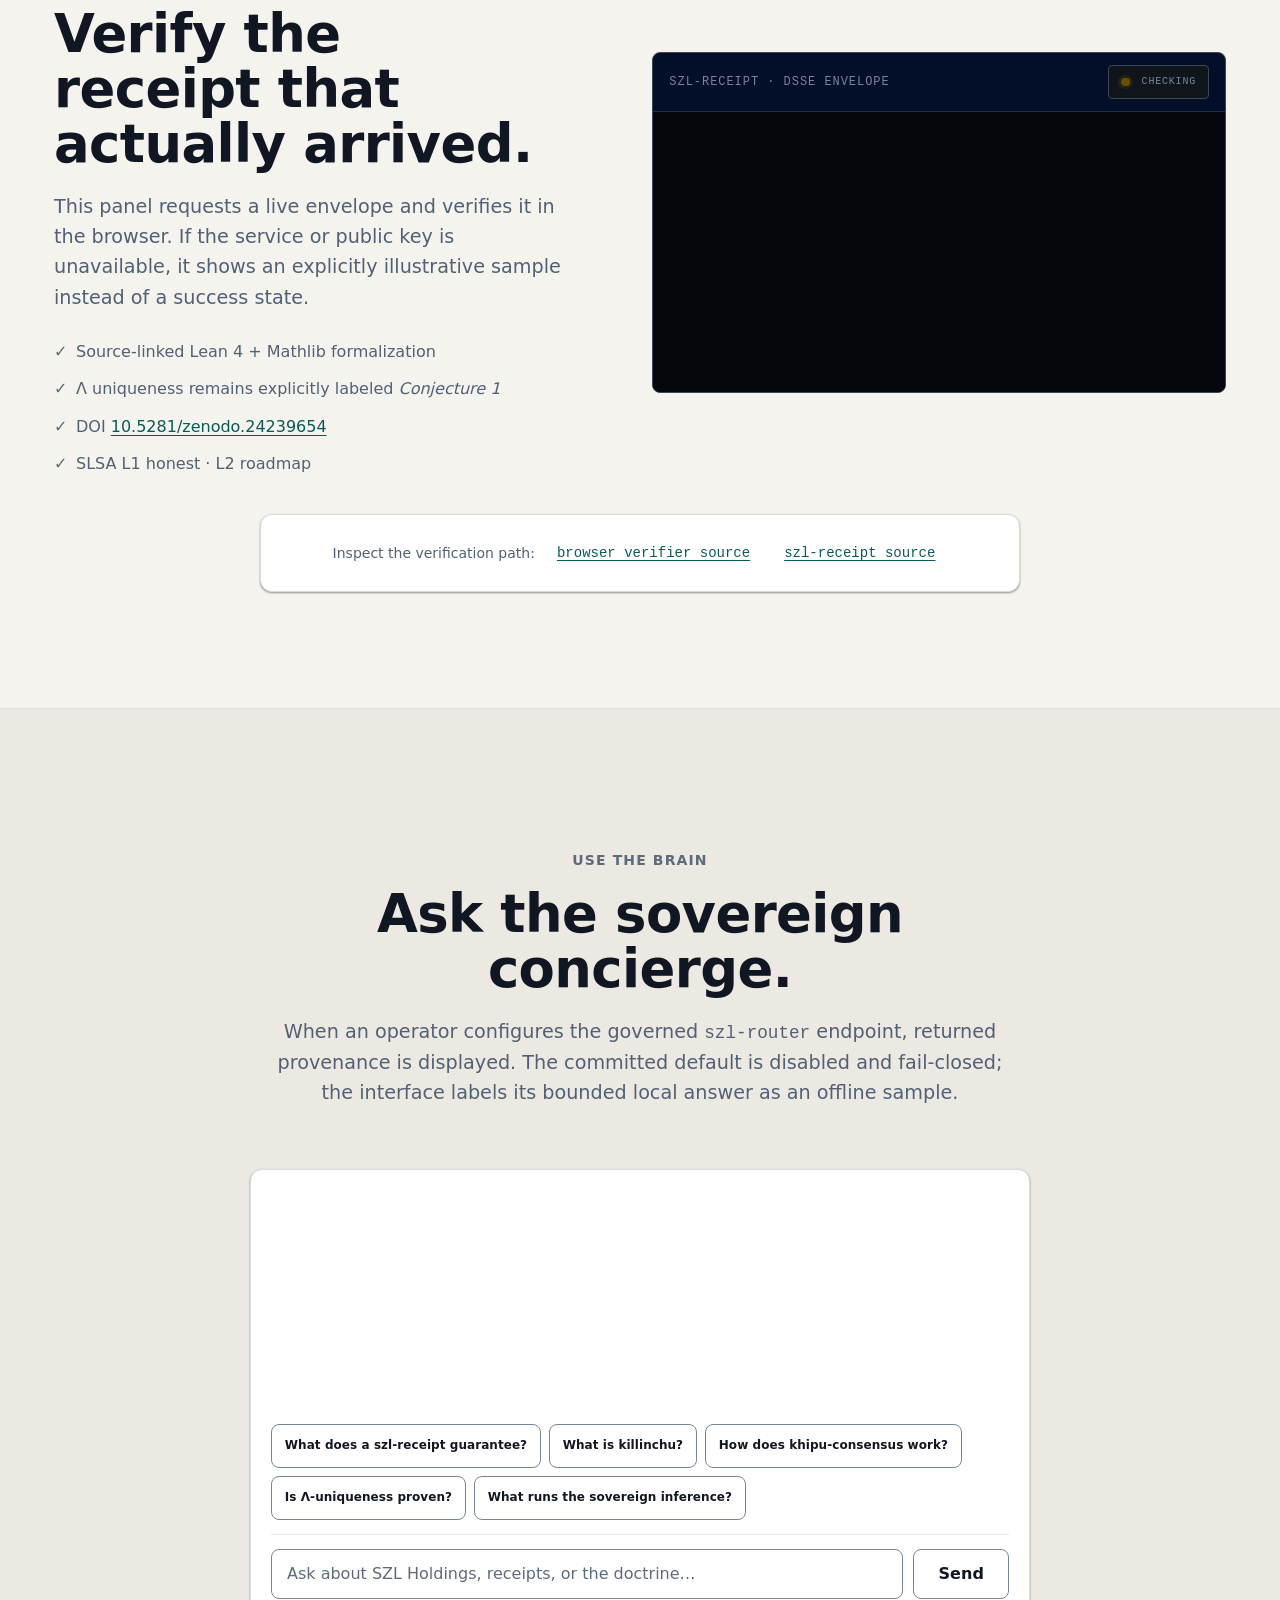
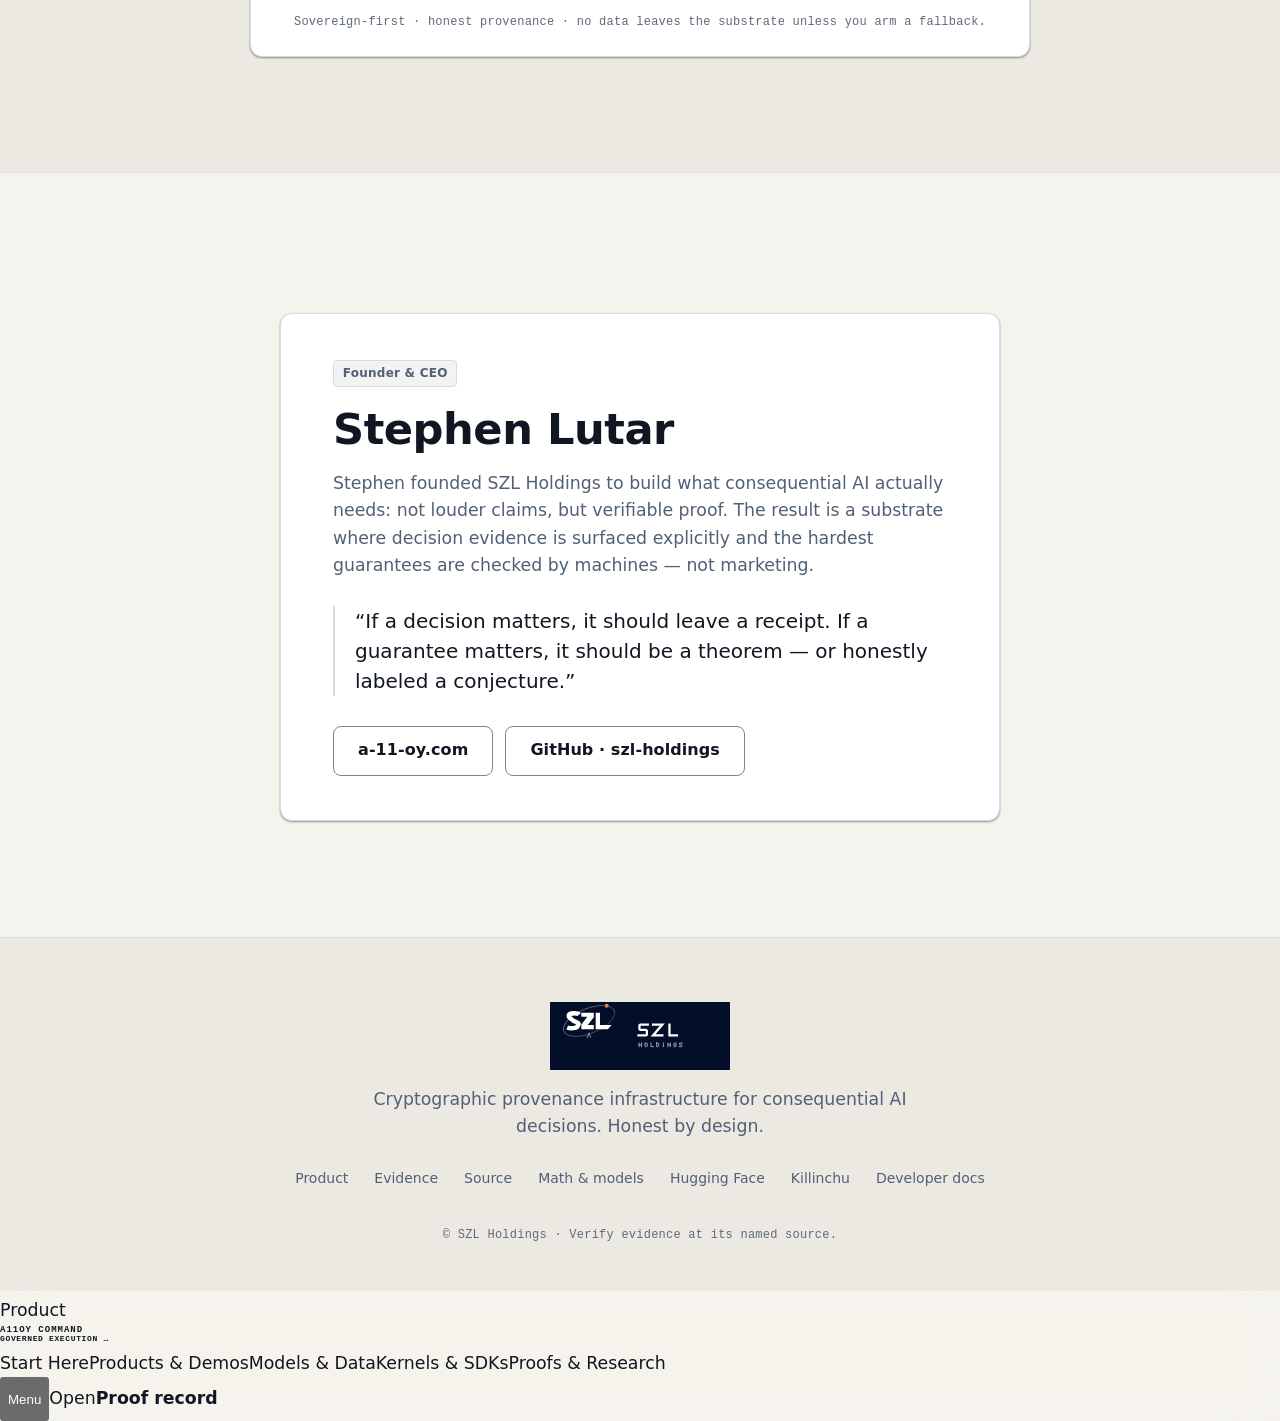
==== commit f915190c: "Replace placeholder DOI with minted Zenodo DOI in index.html" ====
--- a/index.html
+++ b/index.html
@@ -379,7 +379,7 @@
           <span class="badge frontier-tag">Formal methods</span>
           <h3>Machine-checked goes mainstream</h3>
           <p>Proof assistants are moving from niche to expected. Λ is formalized in Lean 4 — and we label its uniqueness <em>Conjecture 1</em>, not a theorem.</p>
-          <a class="frontier-link" href="https://doi.org/10.5281/zenodo.20434308" target="_blank" rel="noopener">Read the formalization →</a>
+          <a class="frontier-link" href="https://doi.org/10.5281/zenodo.24239654" target="_blank" rel="noopener">Read the formalization →</a>
         </article>
         <article class="frontier-card card reveal" data-d="3">
           <span class="badge frontier-tag">Roadmap</span>
@@ -404,7 +404,7 @@
           <ul class="proof-facts">
             <li>Source-linked Lean 4 + Mathlib formalization</li>
             <li>Λ uniqueness remains explicitly labeled <em>Conjecture 1</em></li>
-            <li>DOI <a href="https://doi.org/10.5281/zenodo.20434308" target="_blank" rel="noopener">10.5281/zenodo.20434308</a></li>
+            <li>DOI <a href="https://doi.org/10.5281/zenodo.24239654" target="_blank" rel="noopener">10.5281/zenodo.24239654</a></li>
             <li>SLSA L1 honest · L2 roadmap</li>
           </ul>
         </div>
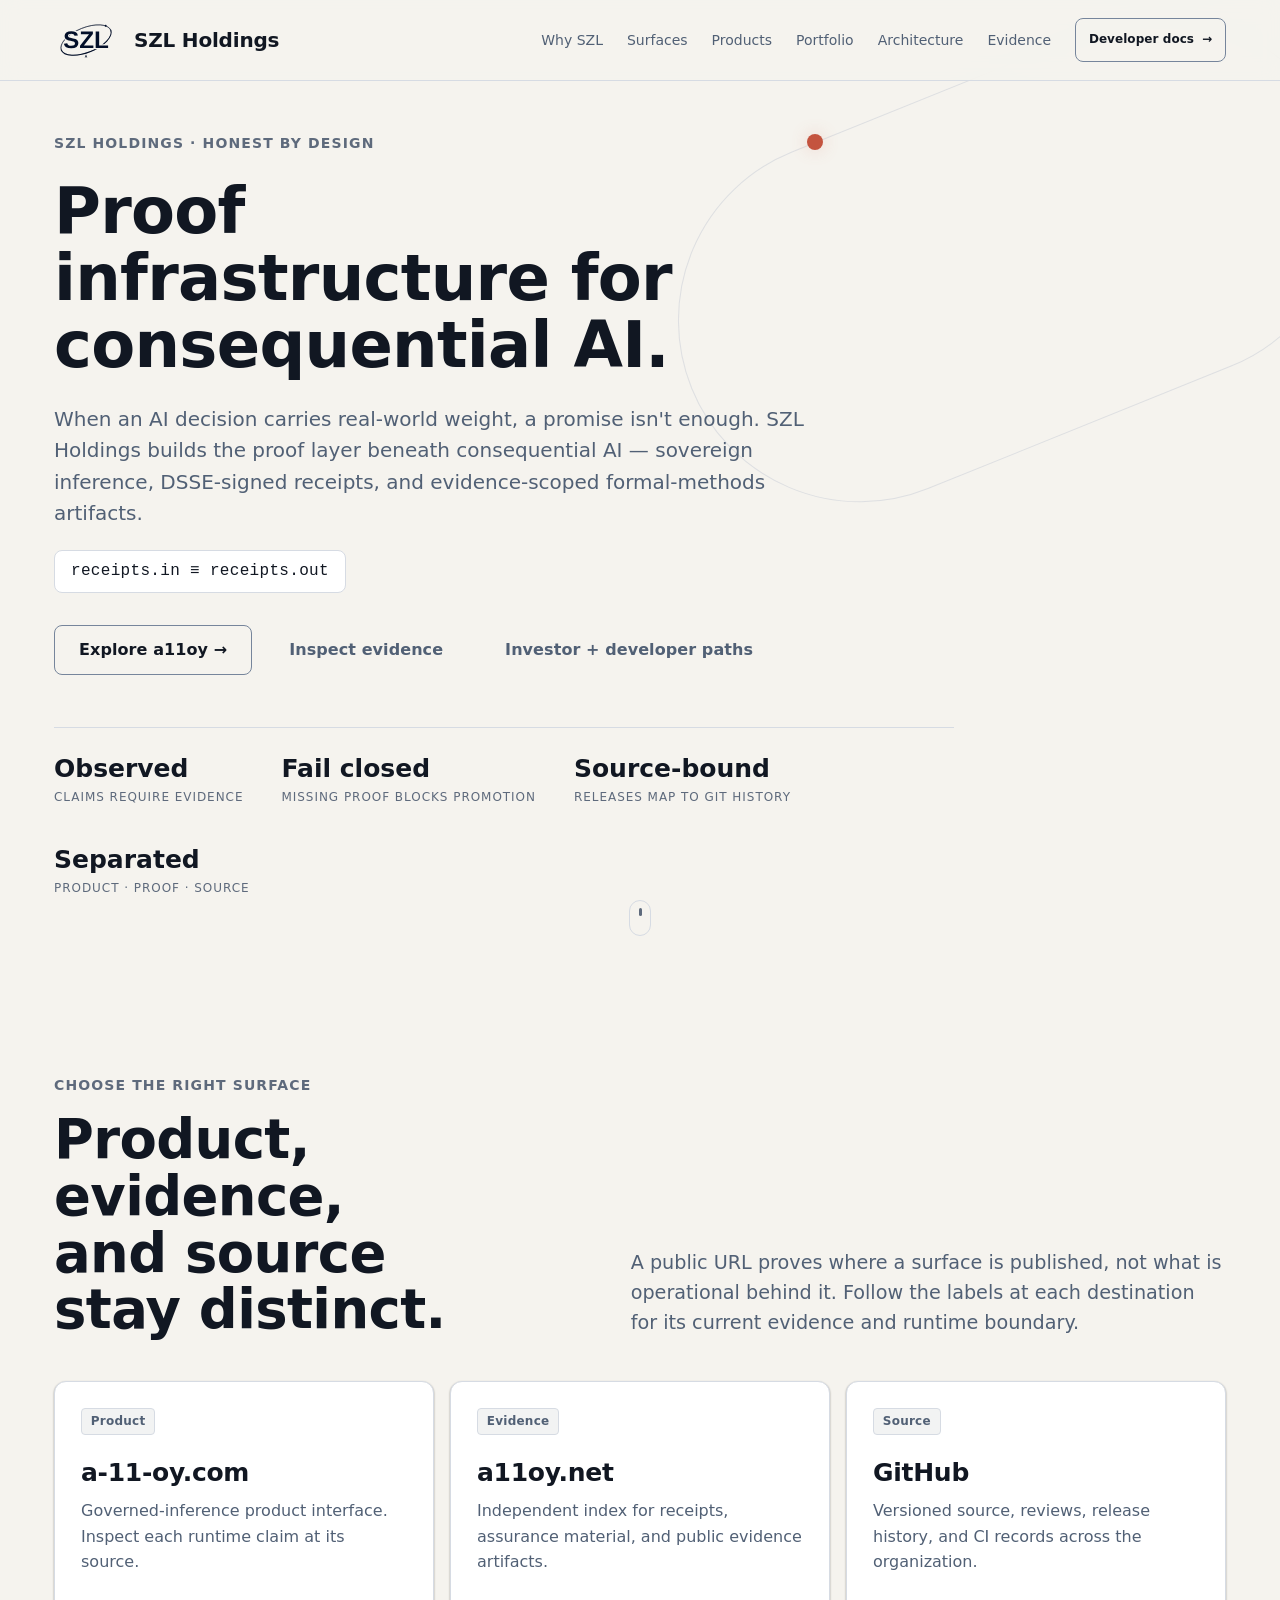
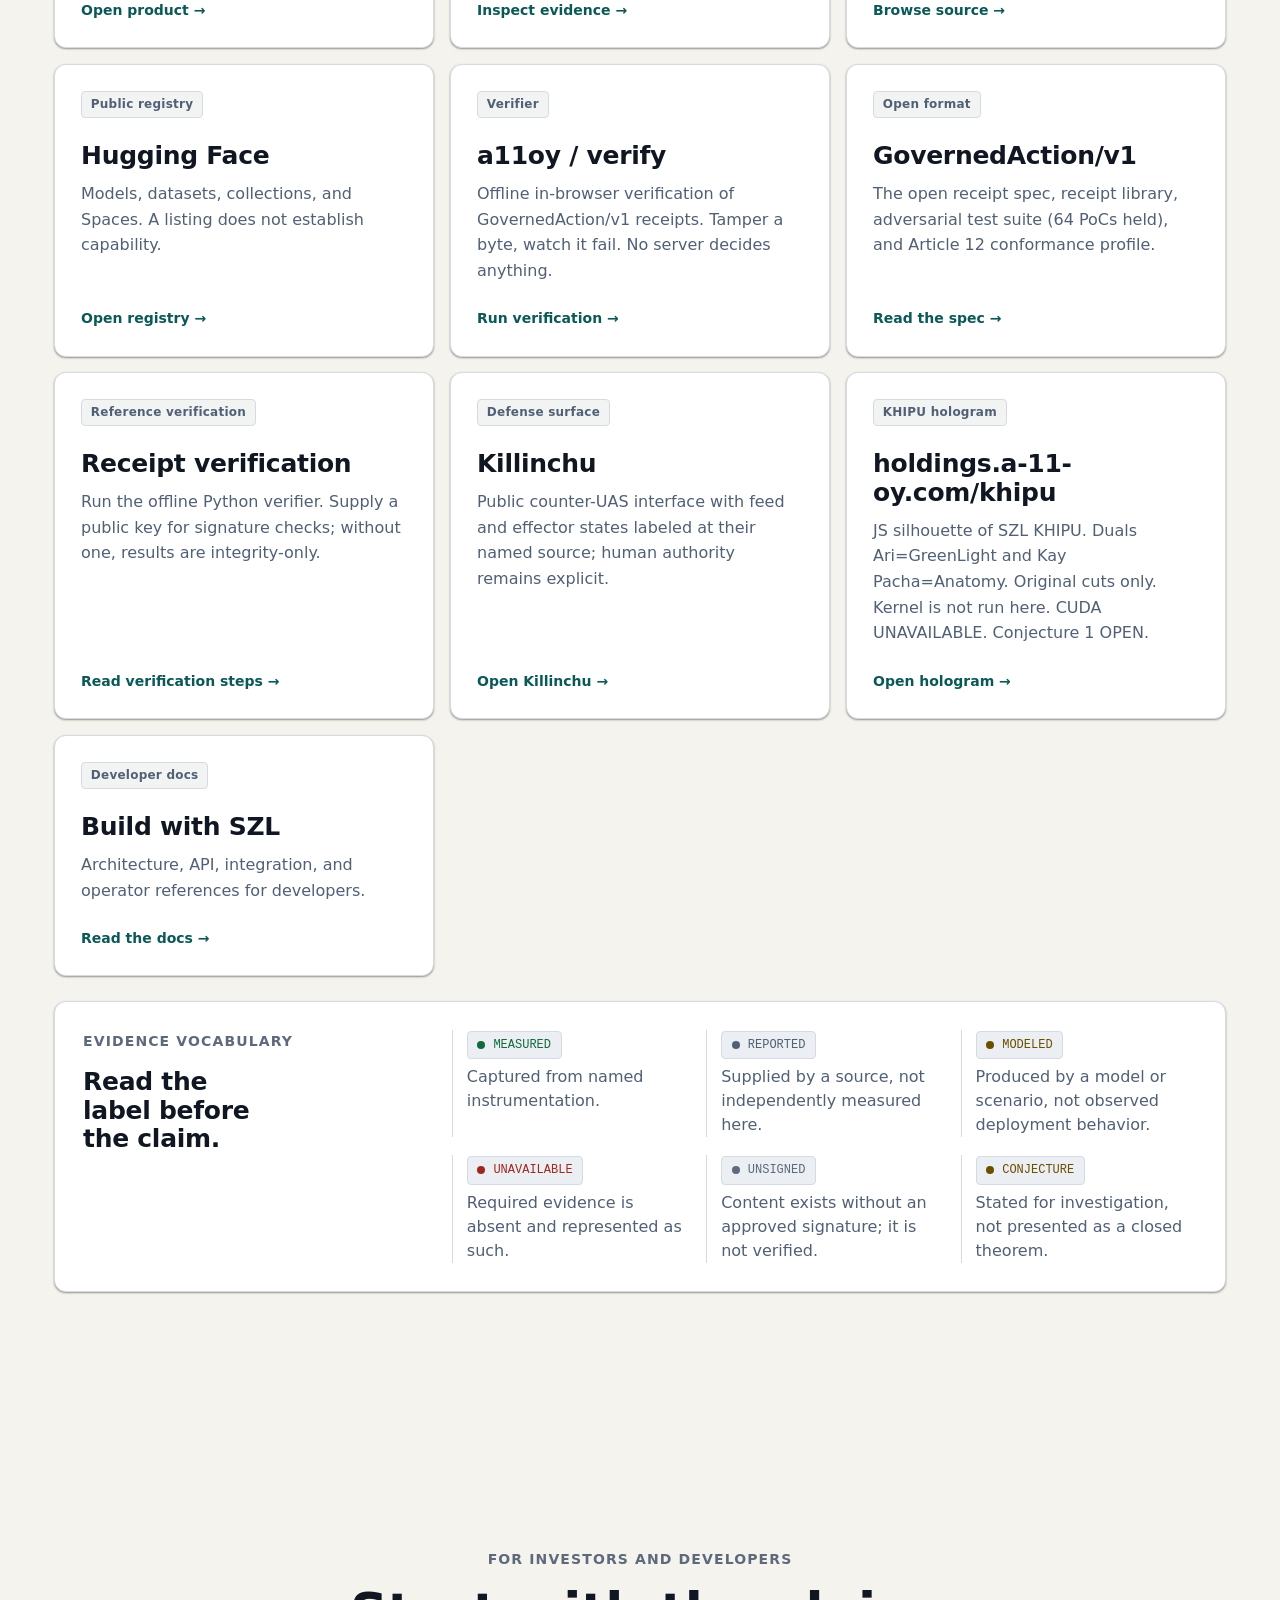
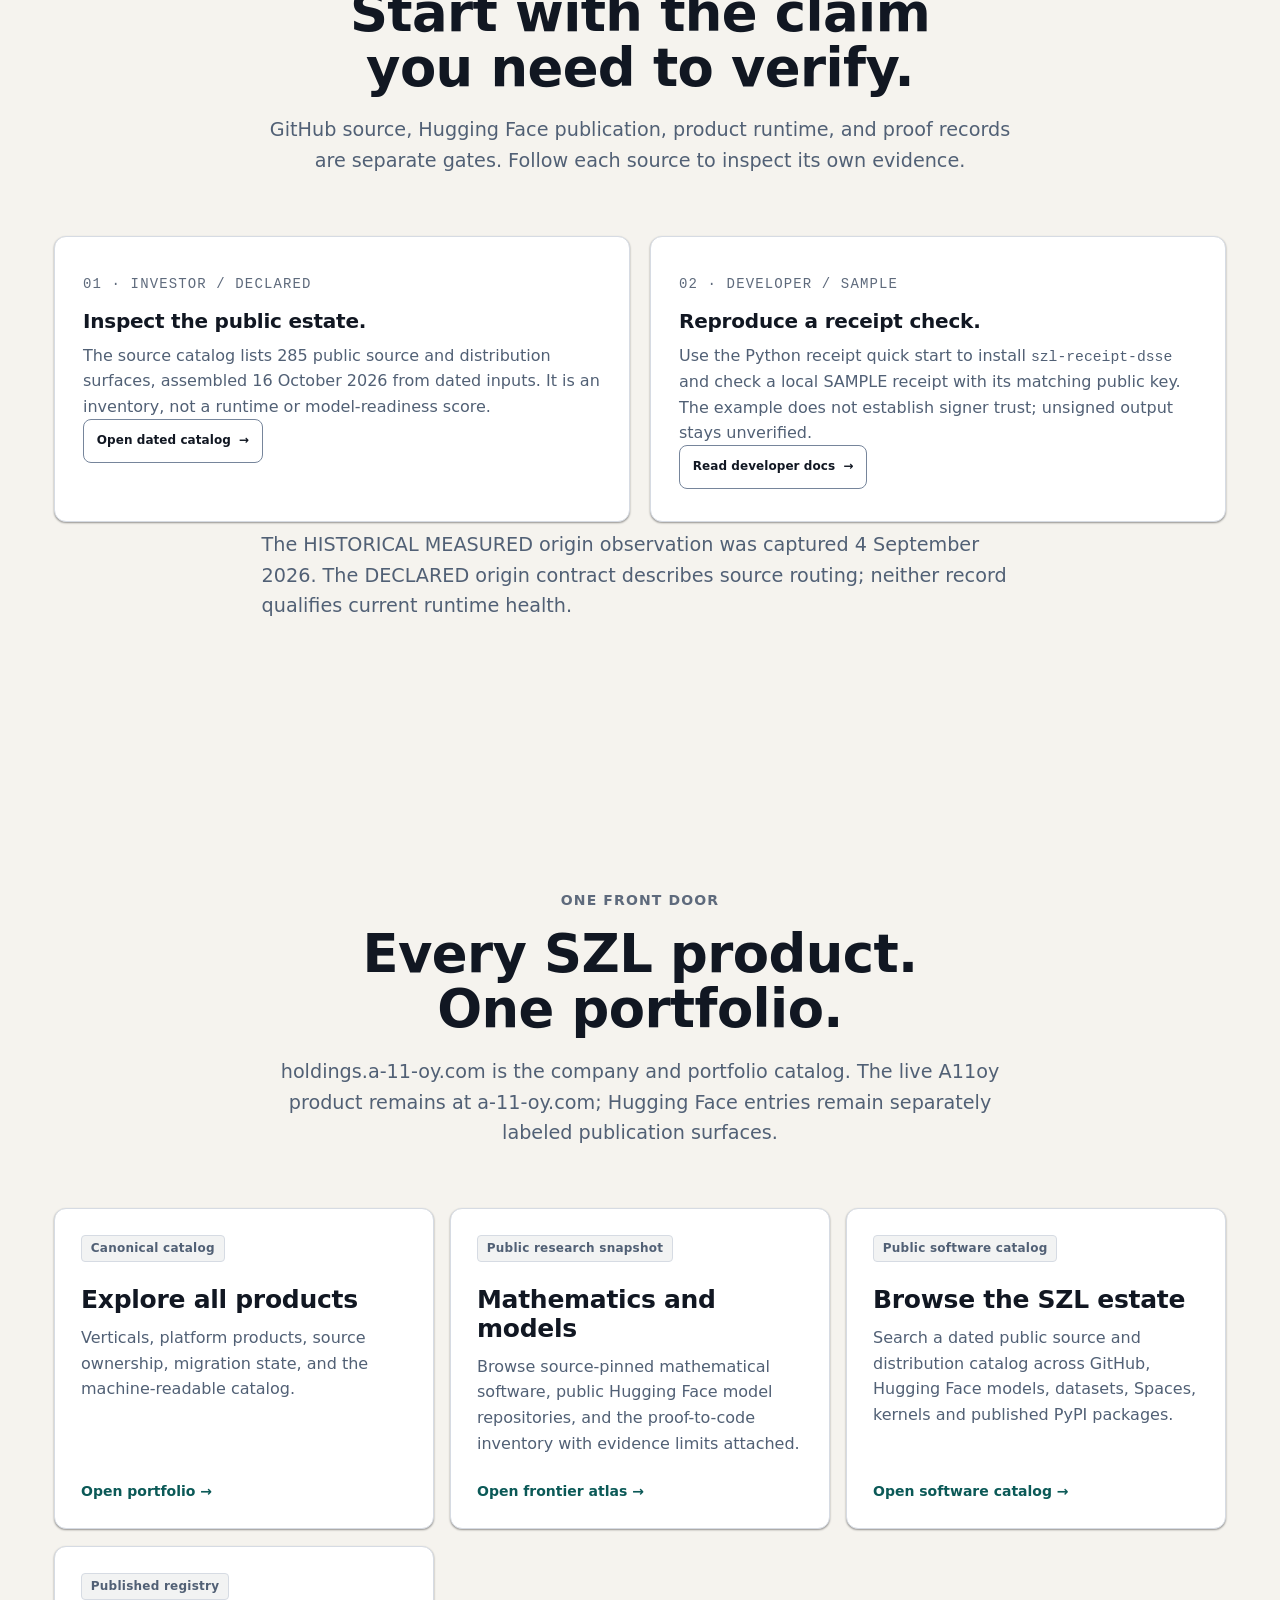
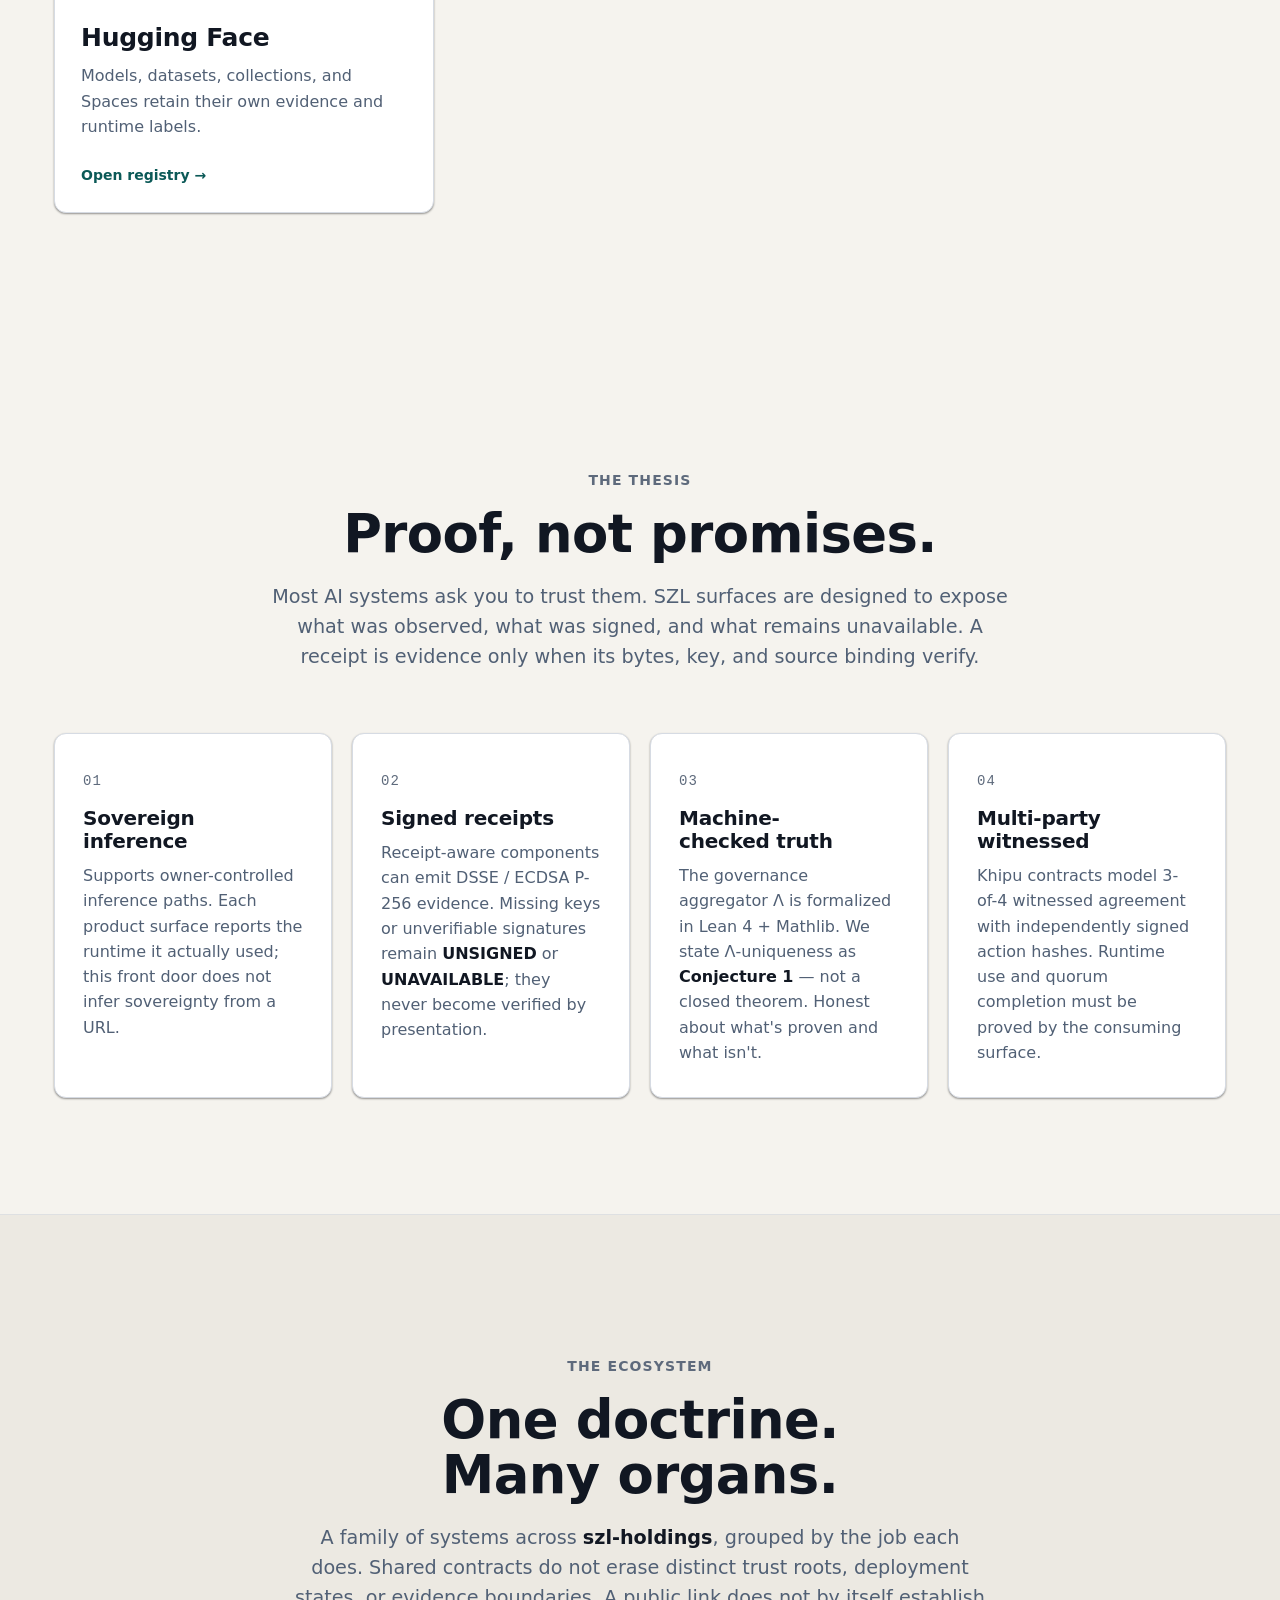
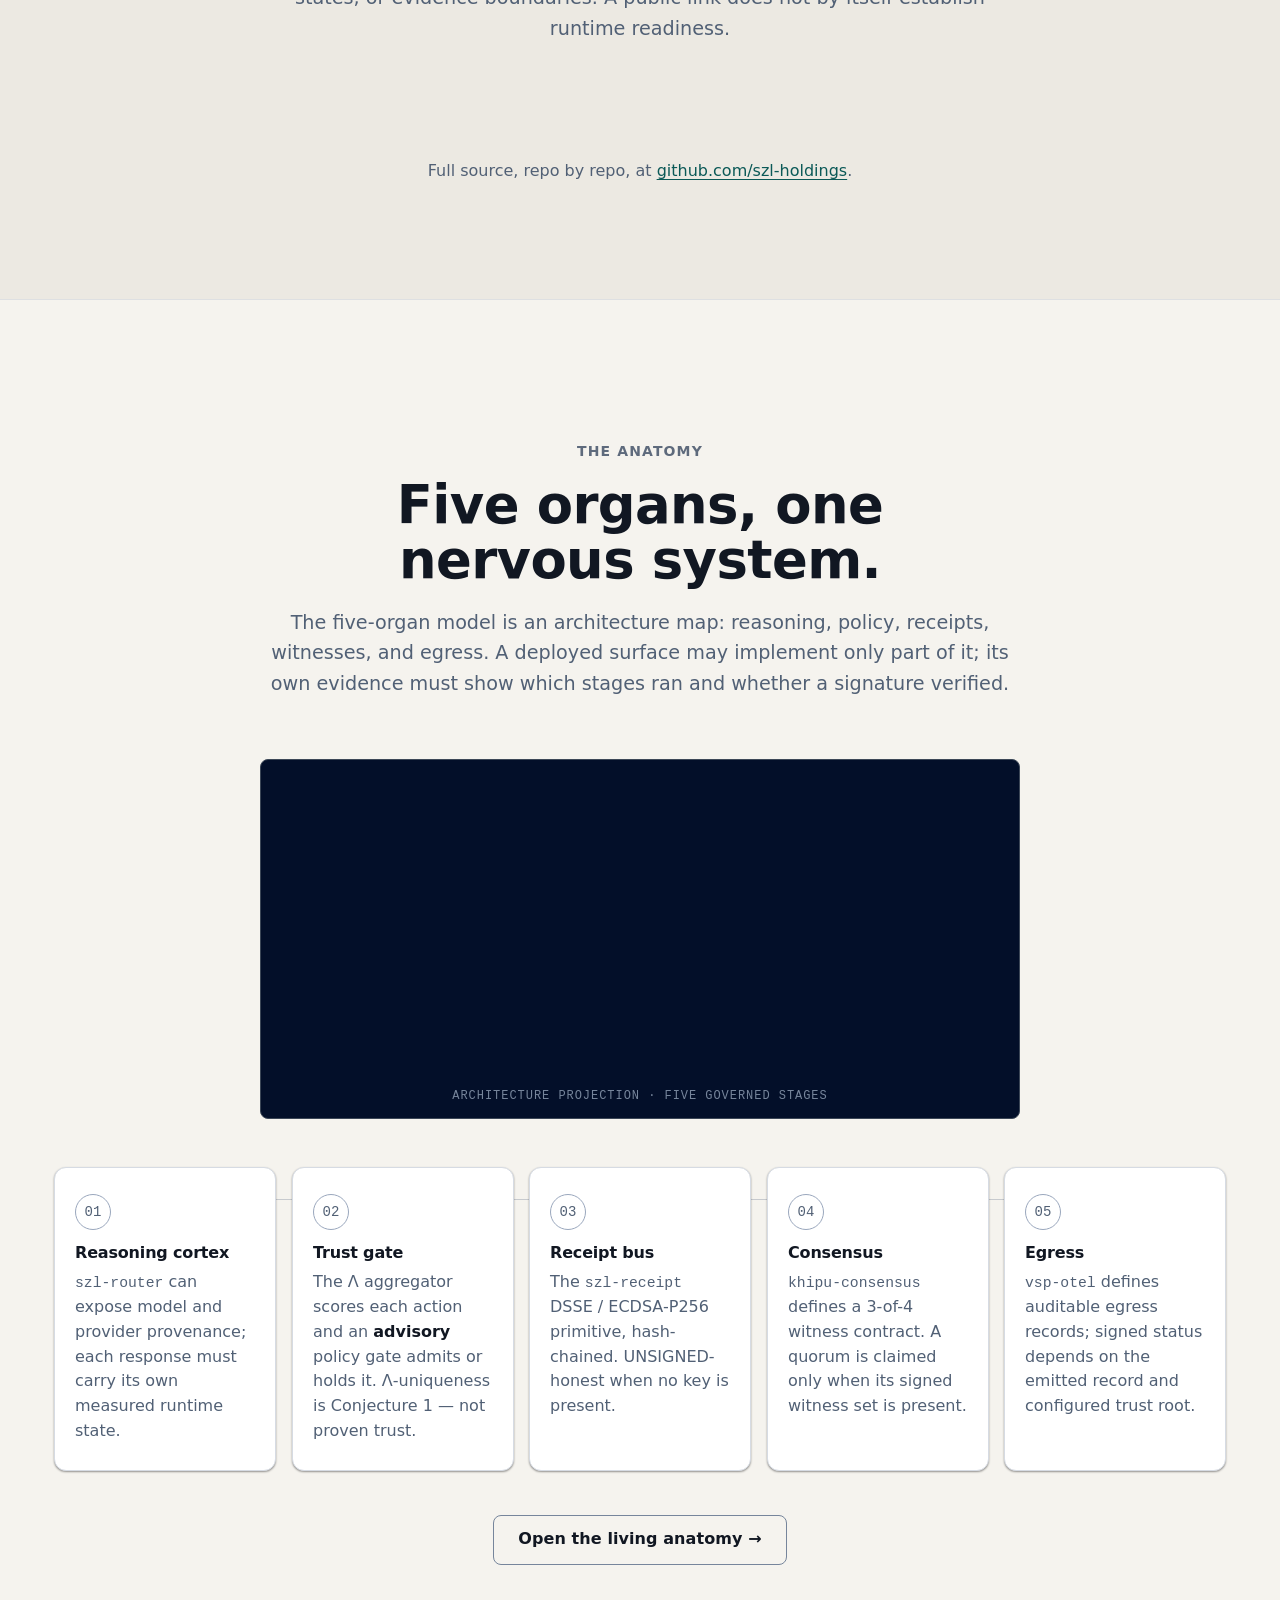
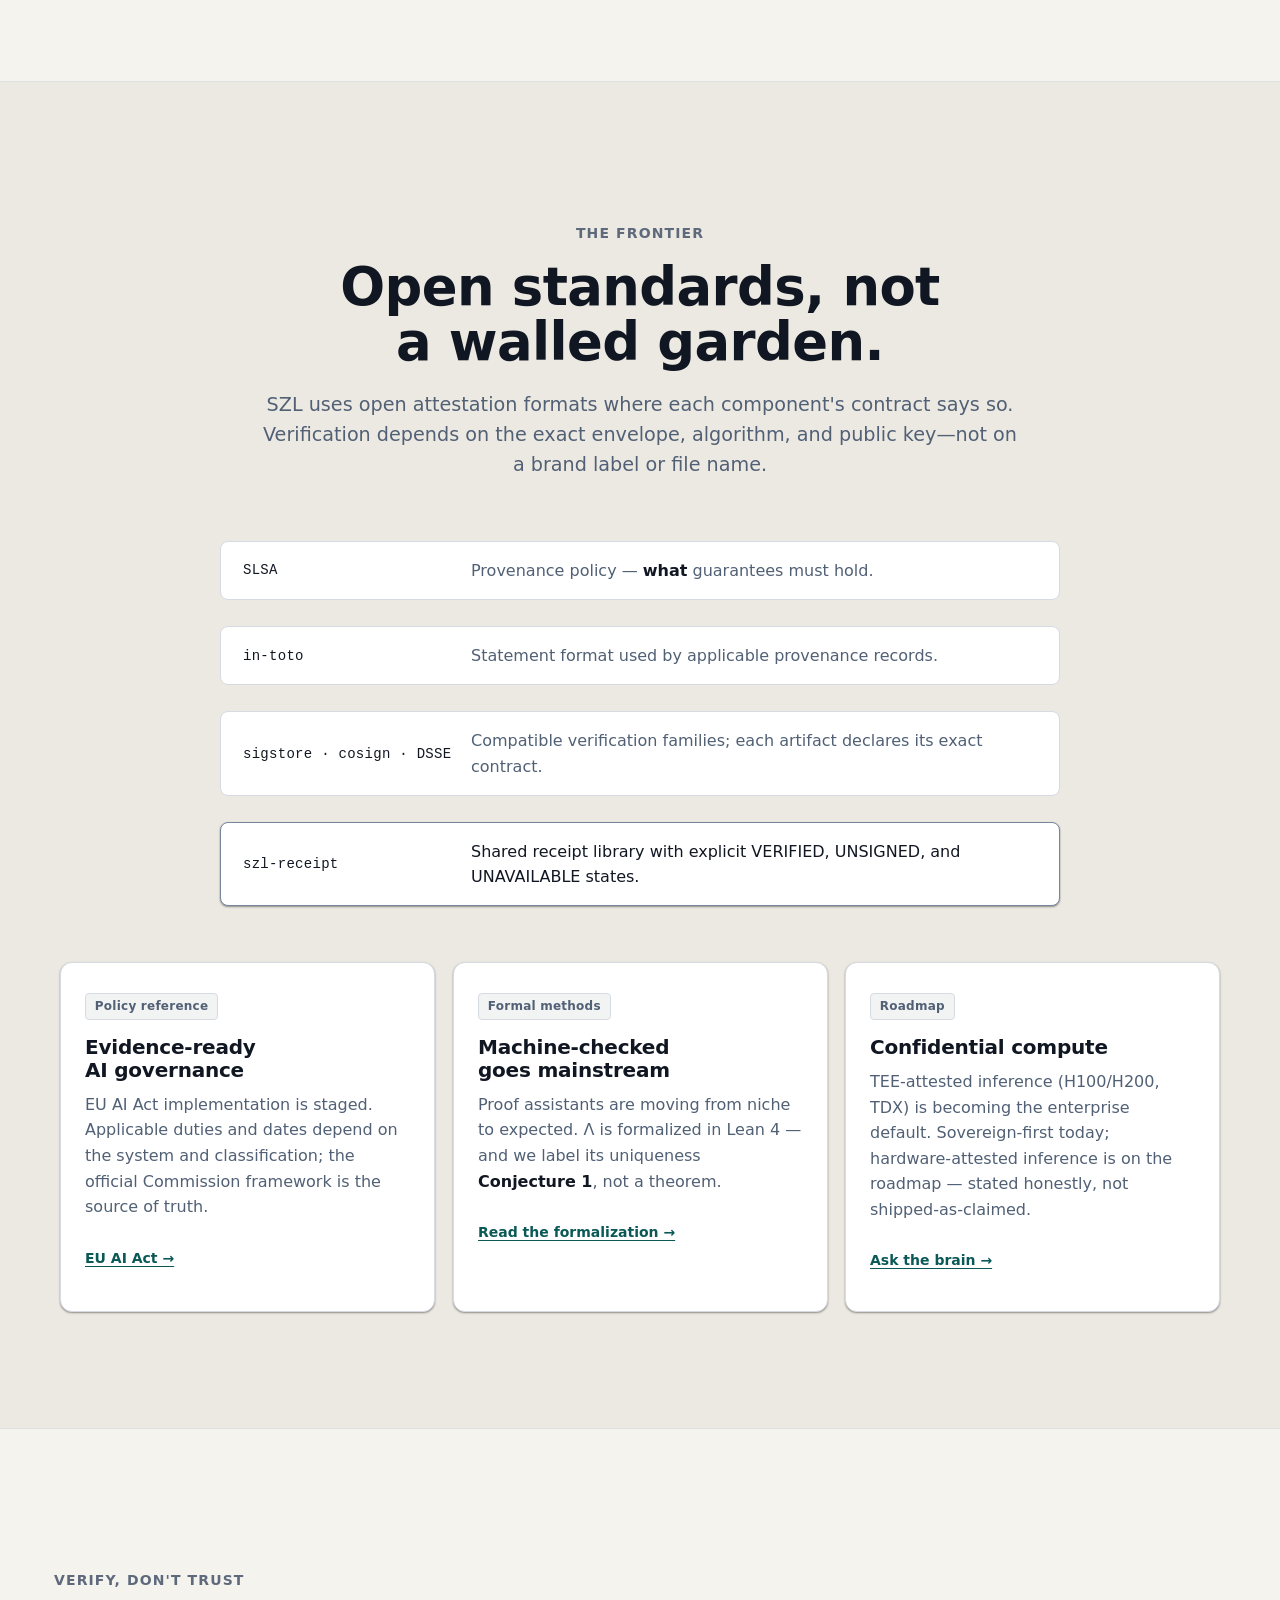
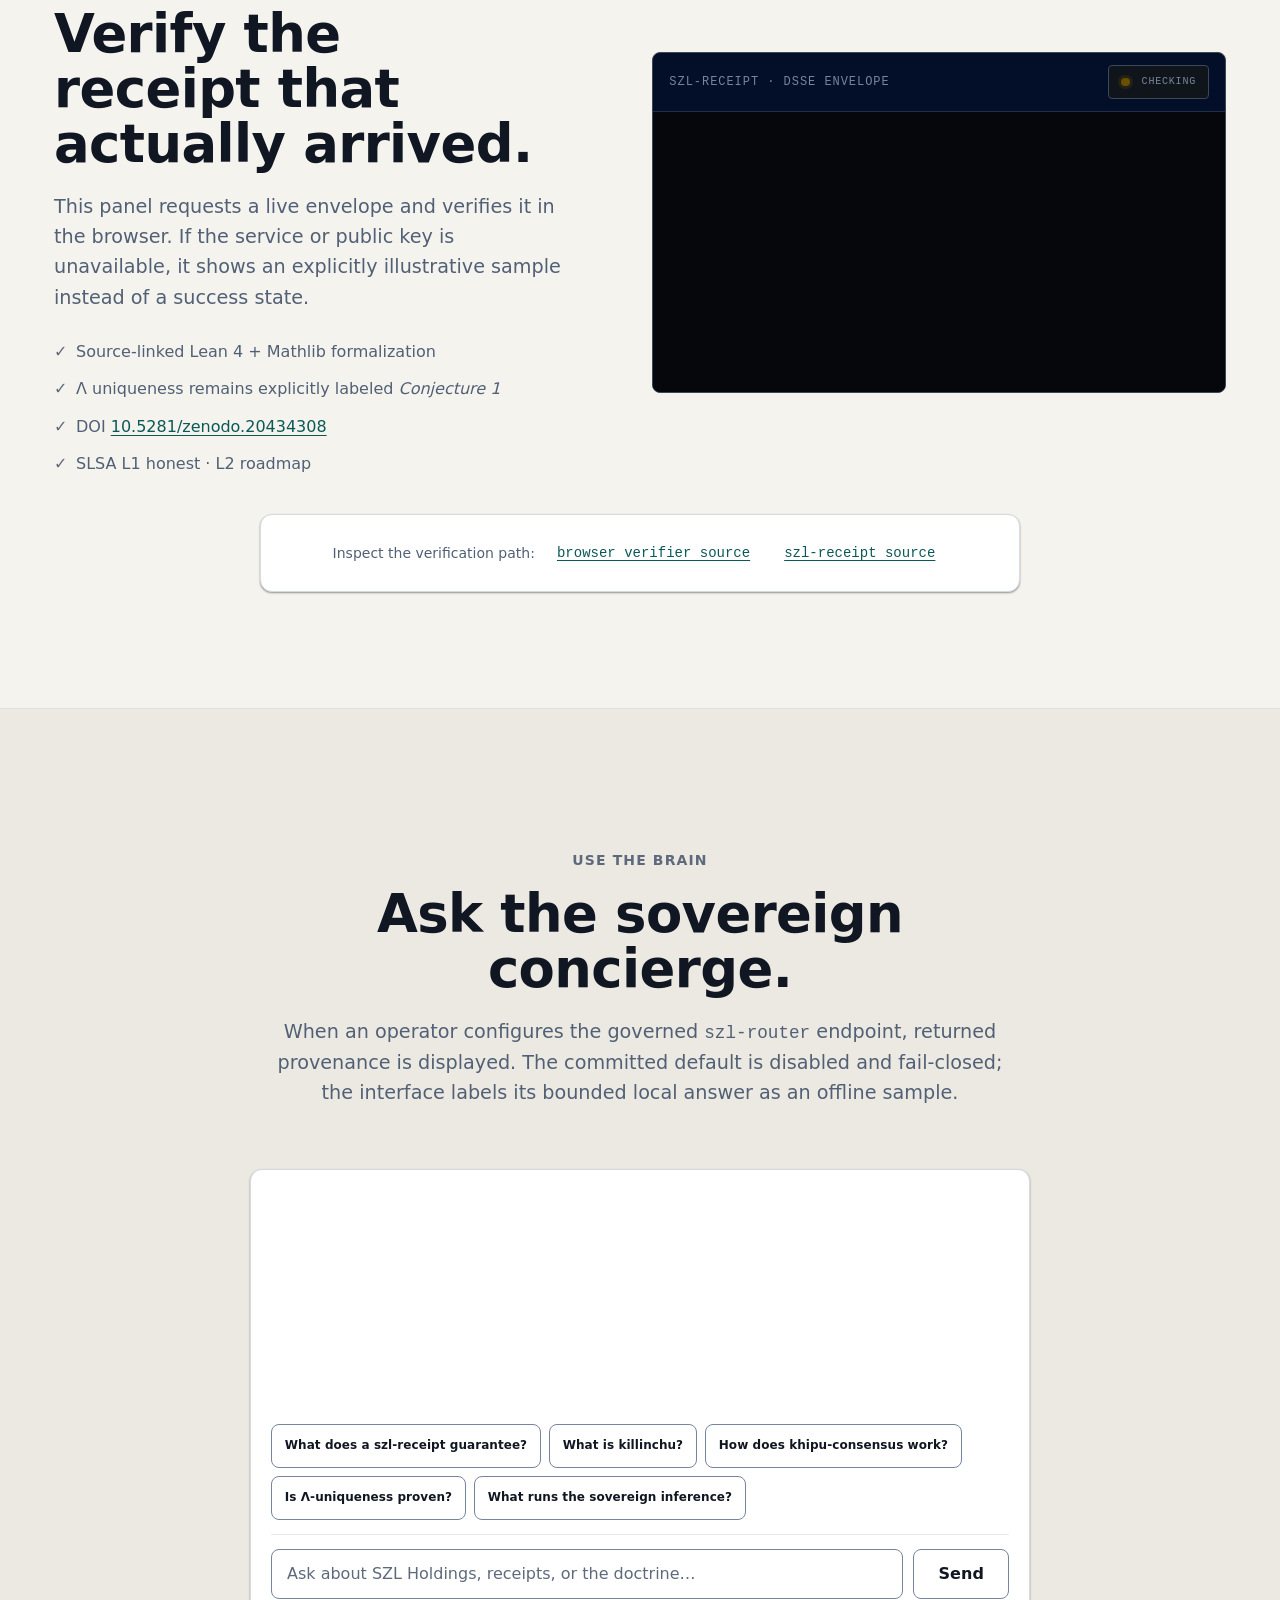
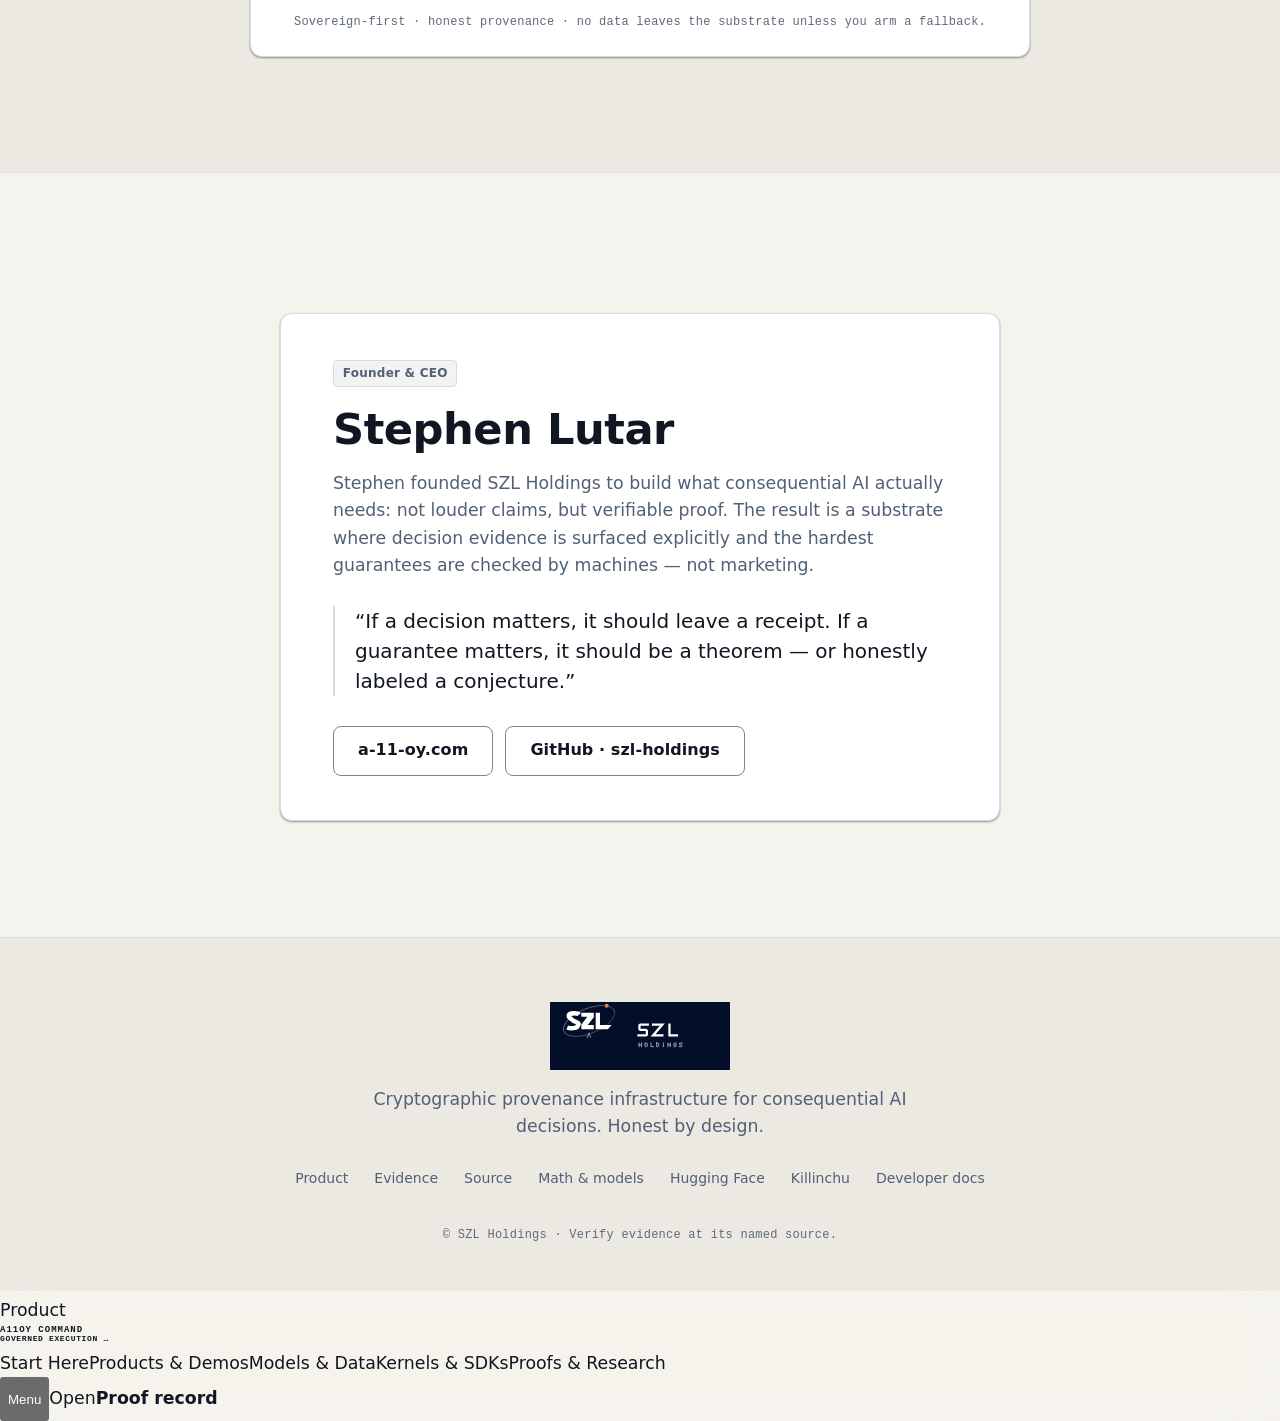
==== commit 15cbe9ef: "fix(a11y): finish the spectral section reveal before the section is read The hash-pinned /assets/szl" ====
--- a/index.html
+++ b/index.html
@@ -28,7 +28,7 @@
   <meta name="twitter:description" content="Sovereign inference. DSSE-signed receipts. Machine-checked in Lean 4. receipts.in ≡ receipts.out." />
   <meta name="twitter:image" content="https://holdings.a-11-oy.com/assets/hero.png" />
   <link rel="stylesheet" href="/assets/szl/szl-design-system.css" />
-  <link rel="stylesheet" href="styles.css?v=db173d545816" />
+  <link rel="stylesheet" href="styles.css?v=16aacc267290" />
   <script type="application/ld+json">
   {
     "@context": "https://schema.org",
@@ -379,7 +379,7 @@
           <span class="badge frontier-tag">Formal methods</span>
           <h3>Machine-checked goes mainstream</h3>
           <p>Proof assistants are moving from niche to expected. Λ is formalized in Lean 4 — and we label its uniqueness <em>Conjecture 1</em>, not a theorem.</p>
-          <a class="frontier-link" href="https://doi.org/10.5281/zenodo.24239654" target="_blank" rel="noopener">Read the formalization →</a>
+          <a class="frontier-link" href="https://doi.org/10.5281/zenodo.20434308" target="_blank" rel="noopener">Read the formalization →</a>
         </article>
         <article class="frontier-card card reveal" data-d="3">
           <span class="badge frontier-tag">Roadmap</span>
@@ -404,7 +404,7 @@
           <ul class="proof-facts">
             <li>Source-linked Lean 4 + Mathlib formalization</li>
             <li>Λ uniqueness remains explicitly labeled <em>Conjecture 1</em></li>
-            <li>DOI <a href="https://doi.org/10.5281/zenodo.24239654" target="_blank" rel="noopener">10.5281/zenodo.24239654</a></li>
+            <li>DOI <a href="https://doi.org/10.5281/zenodo.20434308" target="_blank" rel="noopener">10.5281/zenodo.20434308</a></li>
             <li>SLSA L1 honest · L2 roadmap</li>
           </ul>
         </div>
--- a/styles.css
+++ b/styles.css
@@ -242,6 +242,17 @@
   .nav-links,.surface-card{transition:none}
 }
 
+/* ---- spectral section reveal: finish before the section is read ----
+   /assets/szl-spectral-v2.css (hash-pinned product asset, not edited here) ends its
+   scroll-driven reveal at "cover 28%". That range grows with section height, so a tall
+   section (#ecosystem, #front-door) is still at ~0.8 opacity with a 2px blur when its top
+   sits in reading position, including after a nav-anchor jump. Ending the reveal inside the
+   entry range ties it to the viewport instead: the section is fully opaque and sharp once
+   its top edge reaches the middle of the viewport. Same selector set, higher specificity. */
+@supports (animation-timeline: view()){
+  body[data-szl-spectral="product"] :is(main > section,main > article,[data-szl-reveal="true"]){animation-range:entry 0% entry 50%}
+}
+
 /* ---- verifiable receipts (concierge receipt chips) ---- */
 .msg .receipt-chip{margin-top:10px;cursor:pointer;line-height:1}
 .msg .receipt-chip:hover{border-color:var(--control-edge);color:var(--text)}
